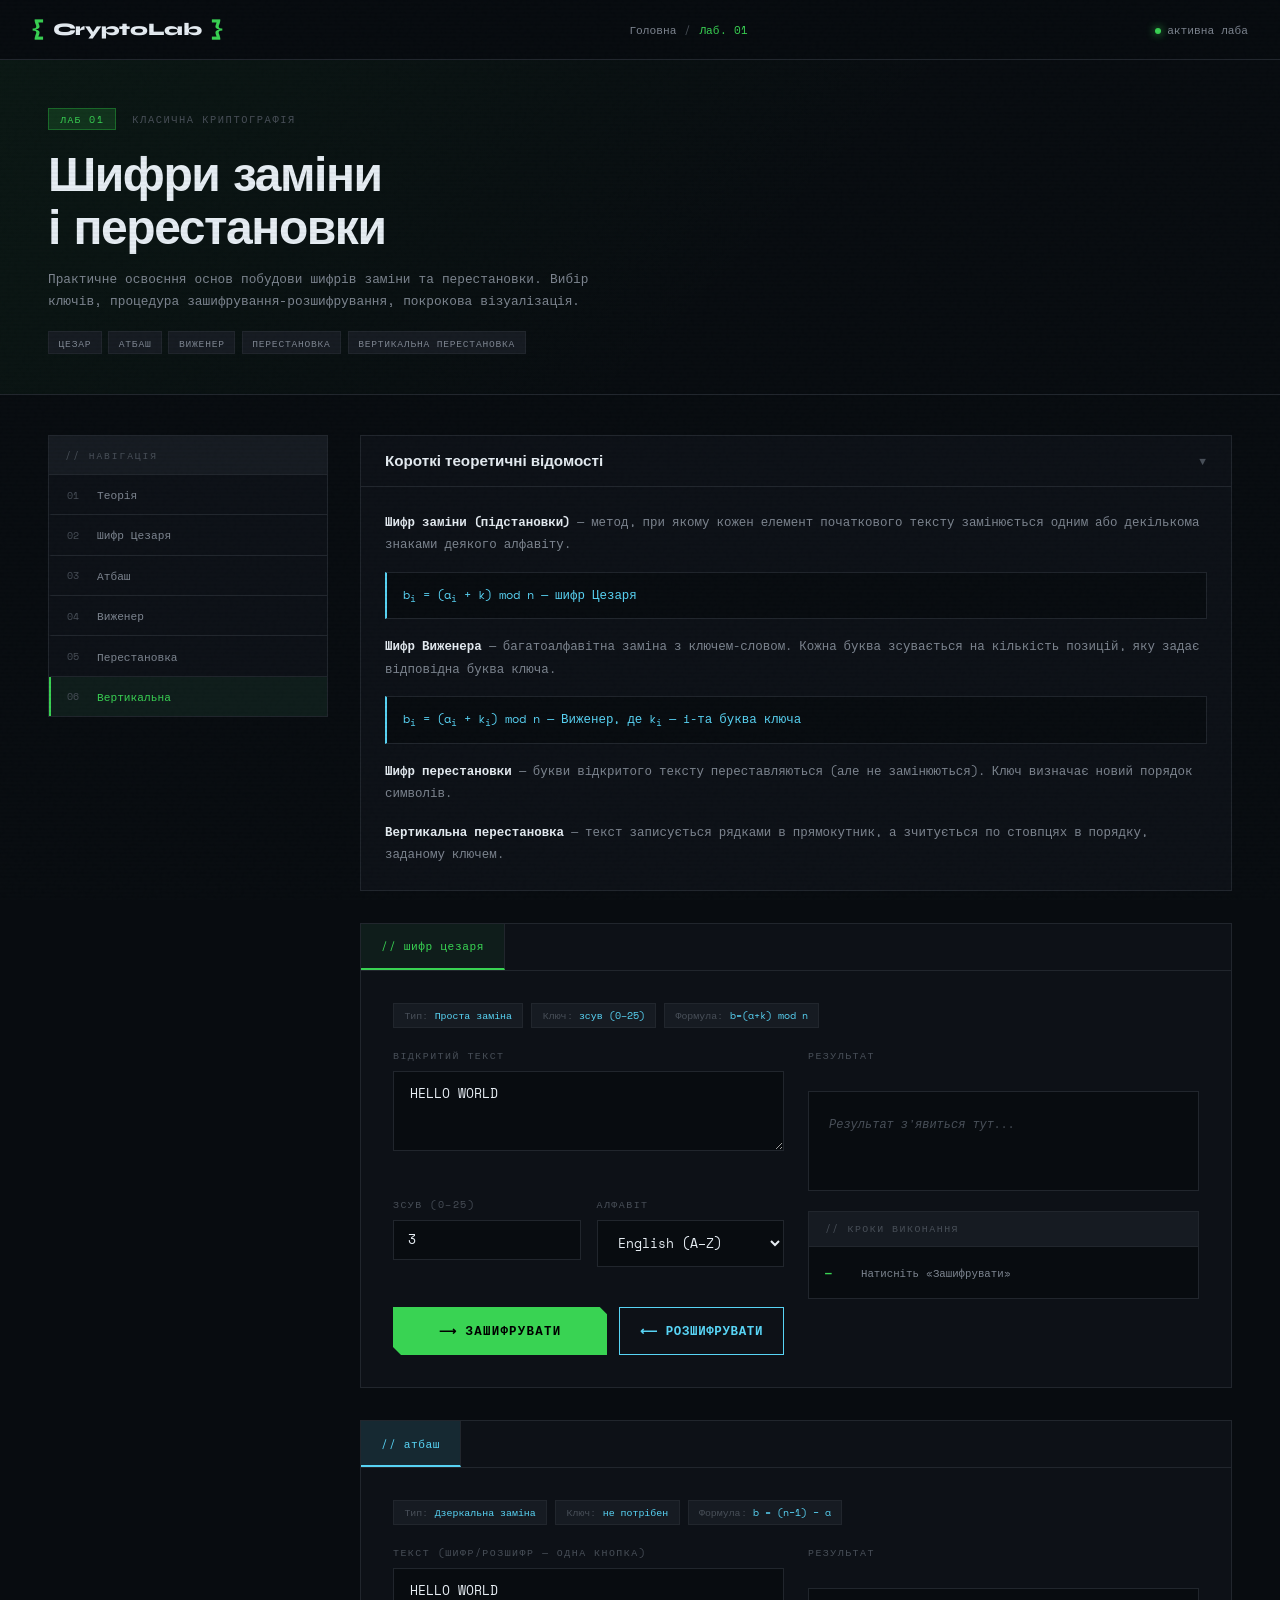
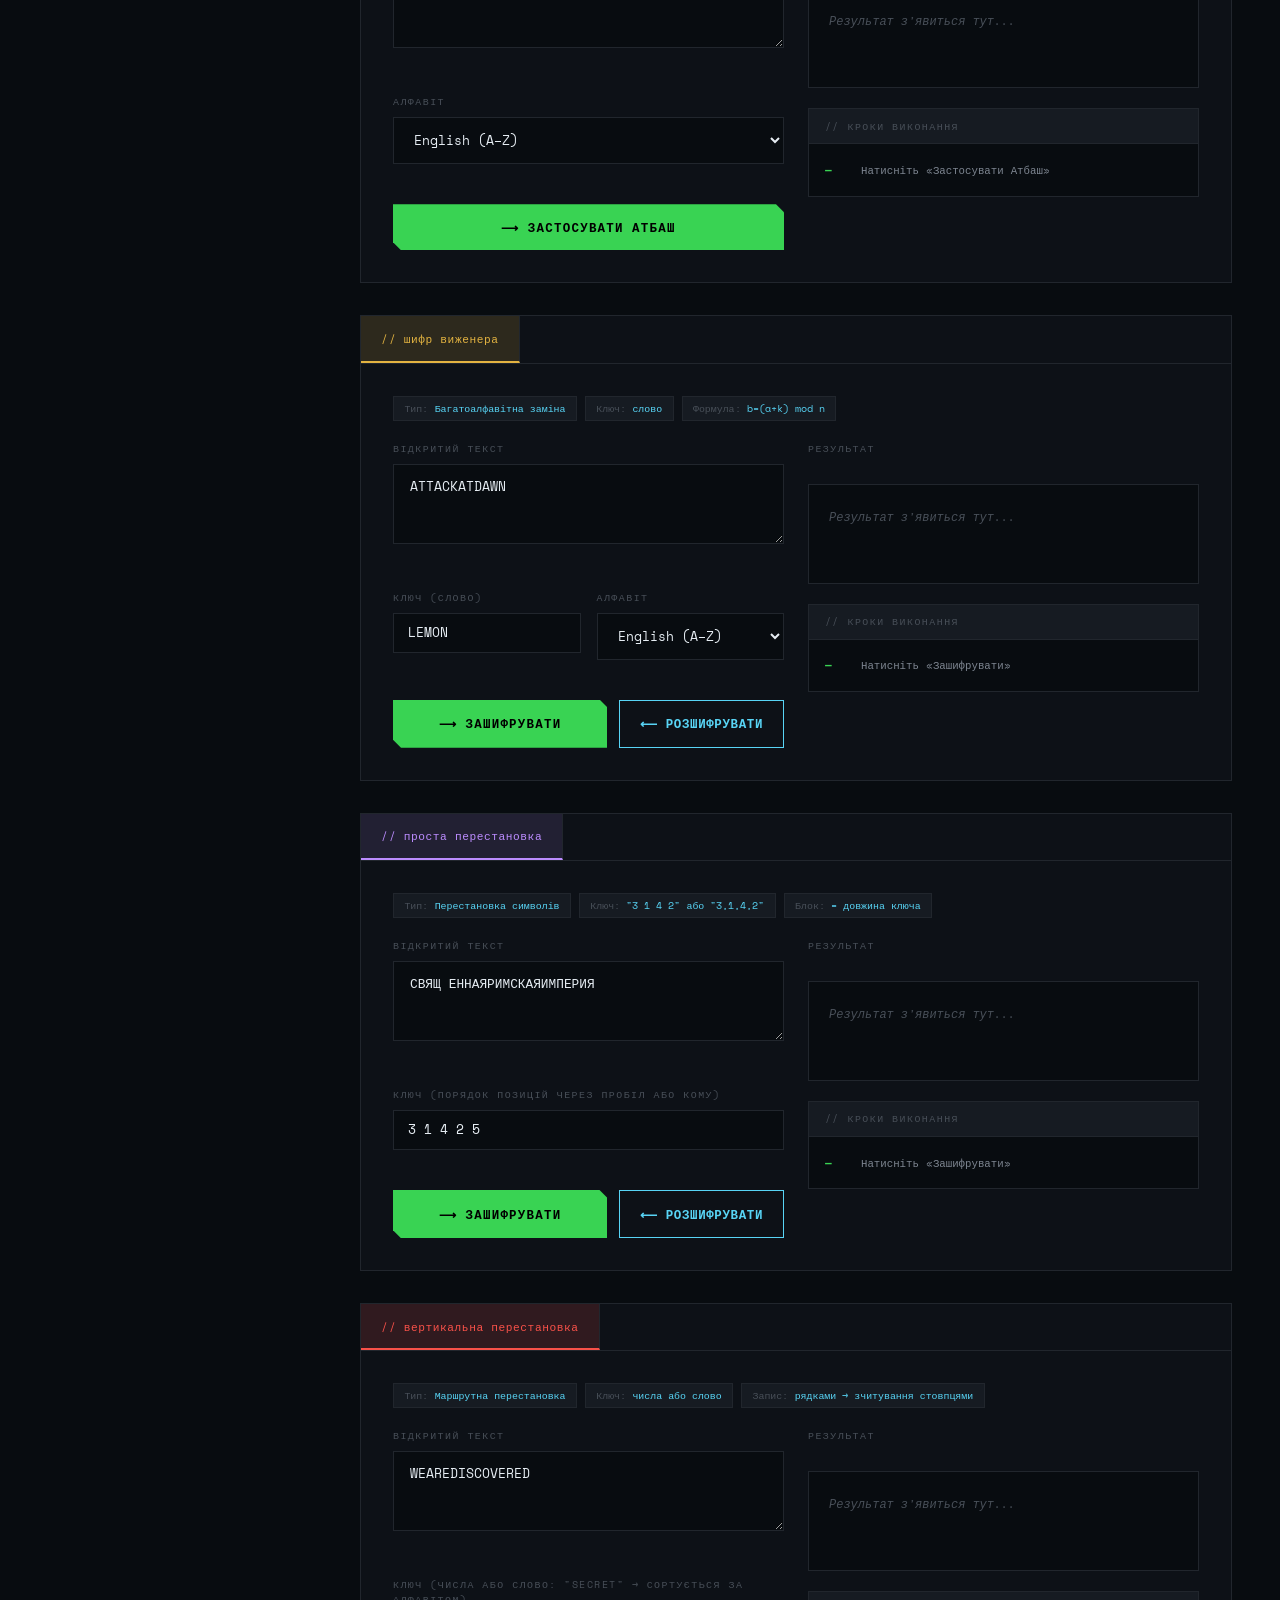
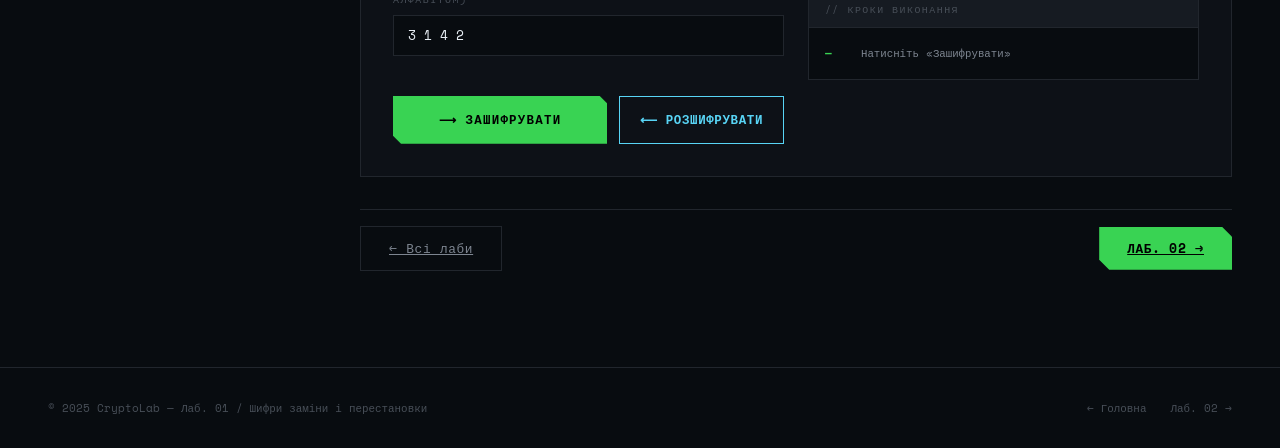
==== labs/lab01.html @ 8c00266a "feat: init CryptoLab project structure - index.html — landing page with 8 lab cards and live cipher " ====
<!DOCTYPE html>
<html lang="uk">
<head>
<meta charset="UTF-8">
<meta name="viewport" content="width=device-width, initial-scale=1.0">
<title>Лаб. 1 — Шифри заміни і перестановки | CryptoLab</title>
<link href="https://fonts.googleapis.com/css2?family=Space+Mono:ital,wght@0,400;0,700;1,400&family=Syne:wght@400;600;700;800&display=swap" rel="stylesheet">
<link rel="stylesheet" href="../css/styles.css">
</head>
<body>

<!-- HEADER -->
<header>
  <a href="../index.html" class="logo">
    <span class="logo-bracket">{</span>
    <span class="logo-text">CryptoLab</span>
    <span class="logo-bracket">}</span>
  </a>
  <div class="breadcrumb">
    <a href="../index.html">Головна</a>
    <span class="breadcrumb-sep">/</span>
    <span class="breadcrumb-current">Лаб. 01</span>
  </div>
  <div class="header-right">
    <span><span class="status-dot"></span>активна лаба</span>
  </div>
</header>

<div class="lab-page">

  <!-- LAB HERO -->
  <div class="lab-hero">
    <div class="lab-hero-inner">
      <div class="lab-hero-meta">
        <span class="lab-index-badge">ЛАБ 01</span>
        <span style="font-size:0.65rem;color:var(--text-dim);letter-spacing:0.15em;">КЛАСИЧНА КРИПТОГРАФІЯ</span>
      </div>
      <h1 class="lab-hero-title">Шифри заміни<br>і перестановки</h1>
      <p class="lab-hero-sub">
        Практичне освоєння основ побудови шифрів заміни та перестановки.
        Вибір ключів, процедура зашифрування-розшифрування, покрокова візуалізація.
      </p>
      <div class="lab-hero-chips">
        <span class="tag">Цезар</span>
        <span class="tag">Атбаш</span>
        <span class="tag">Виженер</span>
        <span class="tag">Перестановка</span>
        <span class="tag">Вертикальна перестановка</span>
      </div>
    </div>
  </div>

  <!-- CONTENT -->
  <div class="lab-content">
    <div class="lab-layout">

      <!-- SIDEBAR -->
      <aside class="lab-sidebar">
        <nav class="sidebar-nav">
          <div class="sidebar-nav-title">// навігація</div>
          <div class="sidebar-nav-item active" data-section="theory">
            <span class="sidebar-nav-num">01</span> Теорія
          </div>
          <div class="sidebar-nav-item" data-section="caesar">
            <span class="sidebar-nav-num">02</span> Шифр Цезаря
          </div>
          <div class="sidebar-nav-item" data-section="atbash">
            <span class="sidebar-nav-num">03</span> Атбаш
          </div>
          <div class="sidebar-nav-item" data-section="vigenere">
            <span class="sidebar-nav-num">04</span> Виженер
          </div>
          <div class="sidebar-nav-item" data-section="transposition">
            <span class="sidebar-nav-num">05</span> Перестановка
          </div>
          <div class="sidebar-nav-item" data-section="vertical">
            <span class="sidebar-nav-num">06</span> Вертикальна
          </div>
        </nav>
      </aside>

      <!-- MAIN -->
      <main>

        <!-- ── THEORY ─────────────────────────────────────── -->
        <section id="theory">
          <div class="theory-block">
            <div class="theory-header">
              <span class="theory-title">Короткі теоретичні відомості</span>
              <span class="theory-toggle">▼</span>
            </div>
            <div class="theory-body open">
              <p><strong>Шифр заміни (підстановки)</strong> — метод, при якому кожен елемент початкового тексту замінюється одним або декількома знаками деякого алфавіту.</p>
              <div class="formula">b<sub>i</sub> = (a<sub>i</sub> + k) mod n — шифр Цезаря</div>
              <p><strong>Шифр Виженера</strong> — багатоалфавітна заміна з ключем-словом. Кожна буква зсувається на кількість позицій, яку задає відповідна буква ключа.</p>
              <div class="formula">b<sub>i</sub> = (a<sub>i</sub> + k<sub>i</sub>) mod n — Виженер, де k<sub>i</sub> — i-та буква ключа</div>
              <p><strong>Шифр перестановки</strong> — букви відкритого тексту переставляються (але не замінюються). Ключ визначає новий порядок символів.</p>
              <p><strong>Вертикальна перестановка</strong> — текст записується рядками в прямокутник, а зчитується по стовпцях в порядку, заданому ключем.</p>
            </div>
          </div>
        </section>

        <!-- ── CAESAR ─────────────────────────────────────── -->
        <section id="caesar">
          <div class="cipher-workspace" style="margin-bottom:2rem;">
            <div class="workspace-tabs">
              <div class="workspace-tab active" style="cursor:default;color:var(--green);border-bottom-color:var(--green);background:var(--green-subtle);">
                // шифр цезаря
              </div>
            </div>
            <div class="workspace-panel active" style="display:block;">
              <div class="info-chips">
                <div class="info-chip"><span class="chip-label">Тип:</span><span class="chip-val">Проста заміна</span></div>
                <div class="info-chip"><span class="chip-label">Ключ:</span><span class="chip-val">зсув (0–25)</span></div>
                <div class="info-chip"><span class="chip-label">Формула:</span><span class="chip-val">b=(a+k) mod n</span></div>
              </div>

              <div class="workspace-grid">
                <div class="workspace-col">
                  <div class="input-group">
                    <label class="input-label">Відкритий текст</label>
                    <textarea class="input-field" id="caesar-text" placeholder="Введіть повідомлення...">HELLO WORLD</textarea>
                  </div>
                  <div class="input-row">
                    <div class="input-group">
                      <label class="input-label">Зсув (0–25)</label>
                      <input class="input-field-sm" id="caesar-shift" type="number" min="0" max="25" value="3">
                    </div>
                    <div class="input-group">
                      <label class="input-label">Алфавіт</label>
                      <select class="input-field-sm" id="caesar-lang">
                        <option value="en">English (A–Z)</option>
                        <option value="uk">Українська</option>
                      </select>
                    </div>
                  </div>
                  <div class="action-row">
                    <button class="encrypt-btn" onclick="runCaesar(false)">⟶ Зашифрувати</button>
                    <button class="decrypt-btn" onclick="runCaesar(true)">⟵ Розшифрувати</button>
                  </div>
                </div>

                <div class="workspace-col">
                  <label class="input-label">Результат</label>
                  <div class="result-box" id="caesar-output">
                    <span class="result-empty">Результат з'явиться тут...</span>
                  </div>
                  <div class="steps-log">
                    <div class="steps-log-header">// кроки виконання</div>
                    <div class="steps-log-body" id="caesar-steps">
                      <div class="log-line"><span class="log-idx">—</span><span class="log-text">Натисніть «Зашифрувати»</span></div>
                    </div>
                  </div>
                </div>
              </div>
            </div>
          </div>
        </section>

        <!-- ── ATBASH ──────────────────────────────────────── -->
        <section id="atbash">
          <div class="cipher-workspace" style="margin-bottom:2rem;">
            <div class="workspace-tabs">
              <div class="workspace-tab active" style="cursor:default;color:var(--cyan);border-bottom-color:var(--cyan);background:var(--cyan-dim);">
                // атбаш
              </div>
            </div>
            <div class="workspace-panel active" style="display:block;">
              <div class="info-chips">
                <div class="info-chip"><span class="chip-label">Тип:</span><span class="chip-val">Дзеркальна заміна</span></div>
                <div class="info-chip"><span class="chip-label">Ключ:</span><span class="chip-val">не потрібен</span></div>
                <div class="info-chip"><span class="chip-label">Формула:</span><span class="chip-val">b = (n−1) − a</span></div>
              </div>

              <div class="workspace-grid">
                <div class="workspace-col">
                  <div class="input-group">
                    <label class="input-label">Текст (шифр/розшифр — одна кнопка)</label>
                    <textarea class="input-field" id="atbash-text" placeholder="Введіть повідомлення...">HELLO WORLD</textarea>
                  </div>
                  <div class="input-group">
                    <label class="input-label">Алфавіт</label>
                    <select class="input-field-sm" id="atbash-lang">
                      <option value="en">English (A–Z)</option>
                      <option value="uk">Українська</option>
                    </select>
                  </div>
                  <div class="action-row">
                    <button class="encrypt-btn" onclick="runAtbash()">⟶ Застосувати Атбаш</button>
                  </div>
                </div>
                <div class="workspace-col">
                  <label class="input-label">Результат</label>
                  <div class="result-box" id="atbash-output"><span class="result-empty">Результат з'явиться тут...</span></div>
                  <div class="steps-log">
                    <div class="steps-log-header">// кроки виконання</div>
                    <div class="steps-log-body" id="atbash-steps">
                      <div class="log-line"><span class="log-idx">—</span><span class="log-text">Натисніть «Застосувати Атбаш»</span></div>
                    </div>
                  </div>
                </div>
              </div>
            </div>
          </div>
        </section>

        <!-- ── VIGENERE ────────────────────────────────────── -->
        <section id="vigenere">
          <div class="cipher-workspace" style="margin-bottom:2rem;">
            <div class="workspace-tabs">
              <div class="workspace-tab active" style="cursor:default;color:var(--yellow);border-bottom-color:var(--yellow);background:var(--yellow-dim);">
                // шифр виженера
              </div>
            </div>
            <div class="workspace-panel active" style="display:block;">
              <div class="info-chips">
                <div class="info-chip"><span class="chip-label">Тип:</span><span class="chip-val">Багатоалфавітна заміна</span></div>
                <div class="info-chip"><span class="chip-label">Ключ:</span><span class="chip-val">слово</span></div>
                <div class="info-chip"><span class="chip-label">Формула:</span><span class="chip-val">b=(a+k) mod n</span></div>
              </div>

              <div class="workspace-grid">
                <div class="workspace-col">
                  <div class="input-group">
                    <label class="input-label">Відкритий текст</label>
                    <textarea class="input-field" id="vigenere-text" placeholder="Введіть повідомлення...">ATTACKATDAWN</textarea>
                  </div>
                  <div class="input-row">
                    <div class="input-group">
                      <label class="input-label">Ключ (слово)</label>
                      <input class="input-field-sm" id="vigenere-key" value="LEMON" placeholder="Ключ...">
                    </div>
                    <div class="input-group">
                      <label class="input-label">Алфавіт</label>
                      <select class="input-field-sm" id="vigenere-lang">
                        <option value="en">English (A–Z)</option>
                        <option value="uk">Українська</option>
                      </select>
                    </div>
                  </div>
                  <div class="action-row">
                    <button class="encrypt-btn" onclick="runVigenere(false)">⟶ Зашифрувати</button>
                    <button class="decrypt-btn" onclick="runVigenere(true)">⟵ Розшифрувати</button>
                  </div>
                </div>
                <div class="workspace-col">
                  <label class="input-label">Результат</label>
                  <div class="result-box" id="vigenere-output"><span class="result-empty">Результат з'явиться тут...</span></div>
                  <div class="steps-log">
                    <div class="steps-log-header">// кроки виконання</div>
                    <div class="steps-log-body" id="vigenere-steps">
                      <div class="log-line"><span class="log-idx">—</span><span class="log-text">Натисніть «Зашифрувати»</span></div>
                    </div>
                  </div>
                </div>
              </div>
            </div>
          </div>
        </section>

        <!-- ── TRANSPOSITION ──────────────────────────────── -->
        <section id="transposition">
          <div class="cipher-workspace" style="margin-bottom:2rem;">
            <div class="workspace-tabs">
              <div class="workspace-tab active" style="cursor:default;color:var(--purple);border-bottom-color:var(--purple);background:var(--purple-dim);">
                // проста перестановка
              </div>
            </div>
            <div class="workspace-panel active" style="display:block;">
              <div class="info-chips">
                <div class="info-chip"><span class="chip-label">Тип:</span><span class="chip-val">Перестановка символів</span></div>
                <div class="info-chip"><span class="chip-label">Ключ:</span><span class="chip-val">"3 1 4 2" або "3,1,4,2"</span></div>
                <div class="info-chip"><span class="chip-label">Блок:</span><span class="chip-val">= довжина ключа</span></div>
              </div>

              <div class="workspace-grid">
                <div class="workspace-col">
                  <div class="input-group">
                    <label class="input-label">Відкритий текст</label>
                    <textarea class="input-field" id="transp-text" placeholder="Введіть повідомлення...">СВЯЩ ЕННАЯРИМСКАЯИМПЕРИЯ</textarea>
                  </div>
                  <div class="input-group">
                    <label class="input-label">Ключ (порядок позицій через пробіл або кому)</label>
                    <input class="input-field-sm" id="transp-key" value="3 1 4 2 5" placeholder="напр. 3 1 4 2">
                  </div>
                  <div class="action-row">
                    <button class="encrypt-btn" onclick="runTransp(false)">⟶ Зашифрувати</button>
                    <button class="decrypt-btn" onclick="runTransp(true)">⟵ Розшифрувати</button>
                  </div>
                </div>
                <div class="workspace-col">
                  <label class="input-label">Результат</label>
                  <div class="result-box" id="transp-output"><span class="result-empty">Результат з'явиться тут...</span></div>
                  <div class="steps-log">
                    <div class="steps-log-header">// кроки виконання</div>
                    <div class="steps-log-body" id="transp-steps">
                      <div class="log-line"><span class="log-idx">—</span><span class="log-text">Натисніть «Зашифрувати»</span></div>
                    </div>
                  </div>
                </div>
              </div>
            </div>
          </div>
        </section>

        <!-- ── VERTICAL TRANSPOSITION ──────────────────────── -->
        <section id="vertical">
          <div class="cipher-workspace" style="margin-bottom:2rem;">
            <div class="workspace-tabs">
              <div class="workspace-tab active" style="cursor:default;color:var(--red);border-bottom-color:var(--red);background:var(--red-dim);">
                // вертикальна перестановка
              </div>
            </div>
            <div class="workspace-panel active" style="display:block;">
              <div class="info-chips">
                <div class="info-chip"><span class="chip-label">Тип:</span><span class="chip-val">Маршрутна перестановка</span></div>
                <div class="info-chip"><span class="chip-label">Ключ:</span><span class="chip-val">числа або слово</span></div>
                <div class="info-chip"><span class="chip-label">Запис:</span><span class="chip-val">рядками → зчитування стовпцями</span></div>
              </div>

              <div class="workspace-grid">
                <div class="workspace-col">
                  <div class="input-group">
                    <label class="input-label">Відкритий текст</label>
                    <textarea class="input-field" id="vert-text" placeholder="Введіть повідомлення...">WEAREDISCOVERED</textarea>
                  </div>
                  <div class="input-group">
                    <label class="input-label">Ключ (числа або слово: "SECRET" → сортується за алфавітом)</label>
                    <input class="input-field-sm" id="vert-key" value="3 1 4 2" placeholder="напр. 3 1 4 2 або SECRET">
                  </div>
                  <div class="action-row">
                    <button class="encrypt-btn" onclick="runVert(false)">⟶ Зашифрувати</button>
                    <button class="decrypt-btn" onclick="runVert(true)">⟵ Розшифрувати</button>
                  </div>
                </div>
                <div class="workspace-col">
                  <label class="input-label">Результат</label>
                  <div class="result-box" id="vert-output"><span class="result-empty">Результат з'явиться тут...</span></div>
                  <div class="steps-log">
                    <div class="steps-log-header">// кроки виконання</div>
                    <div class="steps-log-body" id="vert-steps">
                      <div class="log-line"><span class="log-idx">—</span><span class="log-text">Натисніть «Зашифрувати»</span></div>
                    </div>
                  </div>
                </div>
              </div>
            </div>
          </div>
        </section>

        <!-- NAV BETWEEN LABS -->
        <div style="display:flex;justify-content:space-between;align-items:center;padding-top:1rem;border-top:1px solid var(--border);">
          <a href="../index.html" class="btn-secondary">← Всі лаби</a>
          <a href="lab02.html" class="btn-primary">Лаб. 02 →</a>
        </div>

      </main>
    </div>
  </div>
</div>

<!-- FOOTER -->
<footer>
  <span>© 2025 CryptoLab — Лаб. 01 / Шифри заміни і перестановки</span>
  <div class="footer-links">
    <a href="../index.html" class="footer-link">← Головна</a>
    <a href="lab02.html" class="footer-link">Лаб. 02 →</a>
  </div>
</footer>

<!-- SCRIPTS -->
<script src="../js/common.js"></script>
<script src="../js/ciphers/classical.js"></script>
<script>

function getVal(id) { return document.getElementById(id).value; }

function displayResult(outputId, stepsId, data) {
  renderOutput(outputId, data.result);
  renderSteps(stepsId, data.steps);
}

/* ── Caesar ─────────────────────────────────────────── */
function runCaesar(decrypt) {
  const text  = getVal('caesar-text');
  const shift = parseInt(getVal('caesar-shift')) || 3;
  const lang  = getVal('caesar-lang');
  const data  = CL.Caesar.run(text, shift, decrypt, lang);
  displayResult('caesar-output', 'caesar-steps', data);
}

/* ── Atbash ─────────────────────────────────────────── */
function runAtbash() {
  const text = getVal('atbash-text');
  const lang = getVal('atbash-lang');
  const data = CL.Atbash.run(text, lang);
  displayResult('atbash-output', 'atbash-steps', data);
}

/* ── Vigenere ───────────────────────────────────────── */
function runVigenere(decrypt) {
  const text = getVal('vigenere-text');
  const key  = getVal('vigenere-key');
  const lang = getVal('vigenere-lang');
  const data = CL.Vigenere.run(text, key, decrypt, lang);
  displayResult('vigenere-output', 'vigenere-steps', data);
}

/* ── Simple Transposition ───────────────────────────── */
function runTransp(decrypt) {
  const text = getVal('transp-text');
  const key  = getVal('transp-key');
  const data = CL.SimpleTransposition.run(text, key, decrypt);
  displayResult('transp-output', 'transp-steps', data);
}

/* ── Vertical Transposition ─────────────────────────── */
function runVert(decrypt) {
  const text = getVal('vert-text');
  const key  = getVal('vert-key');
  const data = CL.VerticalTransposition.run(text, key, decrypt);
  displayResult('vert-output', 'vert-steps', data);
}

/* ── ScrollSpy ──────────────────────────────────────── */
document.addEventListener('DOMContentLoaded', () => {
  initScrollSpy(['theory','caesar','atbash','vigenere','transposition','vertical']);
});

</script>
</body>
</html>
---- css/styles.css ----
/* ============================================================
   CryptoLab — Global Styles
   ============================================================ */

:root {
  --bg:           #080c10;
  --surface:      #0d1117;
  --surface2:     #161b22;
  --surface3:     #1c2128;
  --border:       #21262d;
  --border2:      #30363d;
  --green:        #39d353;
  --green-dim:    #1a6b2a;
  --green-glow:   rgba(57, 211, 83, 0.15);
  --green-subtle: rgba(57, 211, 83, 0.06);
  --cyan:         #58d4f5;
  --cyan-dim:     rgba(88, 212, 245, 0.12);
  --yellow:       #e3b341;
  --yellow-dim:   rgba(227, 179, 65, 0.15);
  --red:          #f85149;
  --red-dim:      rgba(248, 81, 73, 0.15);
  --purple:       #bc8cff;
  --purple-dim:   rgba(188, 140, 255, 0.12);
  --text:         #e6edf3;
  --text-muted:   #7d8590;
  --text-dim:     #484f58;
  --font-mono:    'Space Mono', monospace;
  --font-sans:    'Syne', sans-serif;
  --radius:       4px;
  --transition:   0.2s ease;
}

*, *::before, *::after { box-sizing: border-box; margin: 0; padding: 0; }

html { scroll-behavior: smooth; }

body {
  background: var(--bg);
  color: var(--text);
  font-family: var(--font-mono);
  overflow-x: hidden;
  cursor: default;
  min-height: 100vh;
}

/* ── Noise & Scanlines ─────────────────────────────────────── */
body::before {
  content: '';
  position: fixed; inset: 0;
  background-image: url("data:image/svg+xml,%3Csvg viewBox='0 0 256 256' xmlns='http://www.w3.org/2000/svg'%3E%3Cfilter id='noise'%3E%3CfeTurbulence type='fractalNoise' baseFrequency='0.9' numOctaves='4' stitchTiles='stitch'/%3E%3C/filter%3E%3Crect width='100%25' height='100%25' filter='url(%23noise)' opacity='0.04'/%3E%3C/svg%3E");
  pointer-events: none; z-index: 9999; opacity: 0.4;
}
body::after {
  content: '';
  position: fixed; inset: 0;
  background: repeating-linear-gradient(0deg, transparent, transparent 2px, rgba(0,0,0,0.03) 2px, rgba(0,0,0,0.03) 4px);
  pointer-events: none; z-index: 9998;
}

/* ── Scrollbar ─────────────────────────────────────────────── */
::-webkit-scrollbar { width: 6px; height: 6px; }
::-webkit-scrollbar-track { background: var(--surface); }
::-webkit-scrollbar-thumb { background: var(--border2); border-radius: 3px; }
::-webkit-scrollbar-thumb:hover { background: var(--text-dim); }

/* ── Typography helpers ────────────────────────────────────── */
.font-sans { font-family: var(--font-sans); }
.text-green { color: var(--green); }
.text-cyan  { color: var(--cyan); }
.text-muted { color: var(--text-muted); }
.text-dim   { color: var(--text-dim); }

/* ============================================================
   HEADER
   ============================================================ */
header {
  position: fixed; top: 0; left: 0; right: 0; z-index: 100;
  padding: 0 2rem; height: 60px;
  display: flex; align-items: center; justify-content: space-between;
  background: rgba(8, 12, 16, 0.9);
  backdrop-filter: blur(16px);
  border-bottom: 1px solid var(--border);
}

.logo {
  font-family: var(--font-sans); font-weight: 800;
  font-size: 1.1rem; letter-spacing: -0.02em;
  display: flex; align-items: center; gap: 0.5rem;
  text-decoration: none; color: var(--text);
}
.logo-bracket { color: var(--green); font-size: 1.3rem; }

.header-right {
  display: flex; align-items: center;
  gap: 1.5rem; font-size: 0.7rem; color: var(--text-muted);
}

.status-dot {
  width: 6px; height: 6px; border-radius: 50%;
  background: var(--green); box-shadow: 0 0 8px var(--green);
  animation: pulse 2s infinite; display: inline-block; margin-right: 0.4rem;
}

/* Breadcrumb */
.breadcrumb {
  display: flex; align-items: center; gap: 0.5rem;
  font-size: 0.7rem; color: var(--text-dim);
}
.breadcrumb a { color: var(--text-muted); text-decoration: none; transition: color var(--transition); }
.breadcrumb a:hover { color: var(--green); }
.breadcrumb-sep { color: var(--text-dim); }
.breadcrumb-current { color: var(--green); }

/* ============================================================
   HERO  (index page)
   ============================================================ */
.hero {
  min-height: 100vh;
  display: flex; flex-direction: column; justify-content: center;
  padding: 80px 3rem 3rem; position: relative; overflow: hidden;
}

.hero-grid {
  position: absolute; inset: 0;
  background-image:
    linear-gradient(rgba(57,211,83,0.04) 1px, transparent 1px),
    linear-gradient(90deg, rgba(57,211,83,0.04) 1px, transparent 1px);
  background-size: 60px 60px;
  mask-image: radial-gradient(ellipse 80% 60% at 50% 50%, black 30%, transparent 100%);
}
.hero-glow {
  position: absolute; width: 600px; height: 600px; border-radius: 50%;
  background: radial-gradient(circle, rgba(57,211,83,0.08) 0%, transparent 70%);
  top: 50%; left: 50%; transform: translate(-50%, -50%); pointer-events: none;
}

.hero-label {
  font-size: 0.7rem; color: var(--green); letter-spacing: 0.25em;
  text-transform: uppercase; margin-bottom: 1.5rem;
  display: flex; align-items: center; gap: 0.75rem;
  animation: fadeIn 0.6s ease both;
}
.hero-label::before { content: ''; width: 2rem; height: 1px; background: var(--green); }

.hero-title {
  font-family: var(--font-sans);
  font-size: clamp(3rem, 8vw, 6.5rem);
  font-weight: 800; line-height: 0.95;
  letter-spacing: -0.03em; max-width: 900px;
  animation: fadeUp 0.8s ease 0.1s both;
}
.hero-title .accent { color: var(--green); }
.hero-title .dim    { color: var(--text-dim); display: block; }

.hero-sub {
  margin-top: 2rem; font-size: 0.85rem; color: var(--text-muted);
  line-height: 1.8; max-width: 480px; animation: fadeUp 0.8s ease 0.2s both;
}
.hero-actions {
  margin-top: 2.5rem; display: flex; gap: 1rem;
  animation: fadeUp 0.8s ease 0.3s both;
}

/* ============================================================
   BUTTONS
   ============================================================ */
.btn-primary {
  padding: 0.75rem 1.75rem; background: var(--green); color: #000;
  font-family: var(--font-mono); font-size: 0.8rem; font-weight: 700;
  border: none; cursor: pointer;
  clip-path: polygon(0 0, calc(100% - 10px) 0, 100% 10px, 100% 100%, 10px 100%, 0 calc(100% - 10px));
  transition: all var(--transition); letter-spacing: 0.05em; text-transform: uppercase;
}
.btn-primary:hover { background: #5eff87; box-shadow: 0 0 30px rgba(57,211,83,0.4); transform: translateY(-1px); }

.btn-secondary {
  padding: 0.75rem 1.75rem; background: transparent; color: var(--text-muted);
  font-family: var(--font-mono); font-size: 0.8rem; border: 1px solid var(--border);
  cursor: pointer; transition: all var(--transition); letter-spacing: 0.05em;
}
.btn-secondary:hover { border-color: var(--green-dim); color: var(--green); }

.btn-icon {
  padding: 0.5rem 0.75rem; background: transparent; color: var(--text-dim);
  font-family: var(--font-mono); font-size: 0.7rem; border: 1px solid var(--border);
  cursor: pointer; transition: all var(--transition); letter-spacing: 0.08em;
}
.btn-icon:hover { color: var(--green); border-color: var(--green-dim); }

/* ============================================================
   TERMINAL WIDGET  (hero decoration)
   ============================================================ */
.terminal-preview {
  position: absolute; right: 3rem; top: 50%; transform: translateY(-50%);
  width: 380px; background: var(--surface); border: 1px solid var(--border);
  border-radius: 8px; overflow: hidden;
  box-shadow: 0 40px 80px rgba(0,0,0,0.6), 0 0 0 1px rgba(57,211,83,0.05);
  animation: fadeIn 1s ease 0.4s both;
}
.terminal-bar {
  padding: 0.6rem 1rem; background: var(--surface2);
  border-bottom: 1px solid var(--border);
  display: flex; align-items: center; gap: 0.5rem;
}
.dot { width: 10px; height: 10px; border-radius: 50%; }
.dot-r { background: #ff5f57; } .dot-y { background: #febc2e; } .dot-g { background: #28c840; }
.terminal-title { margin-left: 0.5rem; font-size: 0.7rem; color: var(--text-muted); letter-spacing: 0.05em; }
.terminal-body { padding: 1.25rem; font-size: 0.72rem; line-height: 2; }
.t-comment { color: var(--text-dim); }
.t-cmd     { color: var(--green); }
.t-key     { color: var(--cyan); }
.t-val     { color: var(--yellow); }
.t-out     { color: var(--text-muted); }
.t-cursor  { display: inline-block; width: 7px; height: 1em; background: var(--green); vertical-align: middle; animation: blink 1s step-end infinite; }

/* ============================================================
   STATS BAR
   ============================================================ */
.stats-bar {
  border-top: 1px solid var(--border); border-bottom: 1px solid var(--border);
  padding: 1.5rem 3rem; display: flex; gap: 3rem; align-items: center; flex-wrap: wrap;
}
.stat-item  { display: flex; flex-direction: column; gap: 0.2rem; }
.stat-val   { font-family: var(--font-sans); font-size: 2rem; font-weight: 800; color: var(--green); line-height: 1; letter-spacing: -0.03em; }
.stat-label { font-size: 0.65rem; color: var(--text-dim); letter-spacing: 0.15em; text-transform: uppercase; }
.stat-divider { width: 1px; height: 40px; background: var(--border); }

/* ============================================================
   SECTION  (index — labs grid)
   ============================================================ */
.section { padding: 6rem 3rem; max-width: 1300px; margin: 0 auto; }

.section-header {
  margin-bottom: 3rem;
  display: flex; align-items: flex-end; justify-content: space-between;
  gap: 2rem; flex-wrap: wrap;
}
.section-tag   { font-size: 0.65rem; color: var(--green); letter-spacing: 0.3em; text-transform: uppercase; margin-bottom: 0.75rem; }
.section-title { font-family: var(--font-sans); font-size: 2.5rem; font-weight: 800; letter-spacing: -0.03em; line-height: 1; }
.section-count { font-size: 0.75rem; color: var(--text-dim); padding-bottom: 0.25rem; }

/* ── Lab cards grid ─────────────────────────────────────────── */
.labs-grid {
  display: grid; grid-template-columns: repeat(auto-fill, minmax(340px, 1fr));
  gap: 1px; background: var(--border); border: 1px solid var(--border);
}

.lab-card {
  background: var(--surface); padding: 1.75rem; cursor: pointer;
  position: relative; overflow: hidden; transition: background var(--transition);
  text-decoration: none; display: block;
  animation: fadeUp 0.5s ease both;
}
.lab-card::before {
  content: ''; position: absolute; inset: 0;
  background: var(--green-glow); opacity: 0; transition: opacity 0.3s;
}
.lab-card:hover { background: var(--surface2); }
.lab-card:hover::before { opacity: 1; }
.lab-card:hover .lab-arrow { transform: translate(3px, -3px); color: var(--green); }
.lab-card:hover .tag { border-color: var(--green-dim); color: var(--green); }

.lab-card.featured { background: linear-gradient(135deg, var(--surface) 0%, rgba(57,211,83,0.05) 100%); border-left: 2px solid var(--green); }

.lab-card:nth-child(1) { animation-delay: 0.05s; }
.lab-card:nth-child(2) { animation-delay: 0.10s; }
.lab-card:nth-child(3) { animation-delay: 0.15s; }
.lab-card:nth-child(4) { animation-delay: 0.20s; }
.lab-card:nth-child(5) { animation-delay: 0.25s; }
.lab-card:nth-child(6) { animation-delay: 0.30s; }
.lab-card:nth-child(7) { animation-delay: 0.35s; }
.lab-card:nth-child(8) { animation-delay: 0.40s; }

.lab-num {
  font-size: 0.65rem; color: var(--text-dim); letter-spacing: 0.2em;
  margin-bottom: 1.25rem; display: flex; align-items: center; gap: 0.75rem;
}
.lab-num::after { content: ''; flex: 1; height: 1px; background: var(--border); }

.lab-title   { font-family: var(--font-sans); font-size: 1.1rem; font-weight: 700; margin-bottom: 0.75rem; line-height: 1.3; color: var(--text); }
.lab-desc    { font-size: 0.72rem; color: var(--text-muted); line-height: 1.7; margin-bottom: 1.5rem; }
.lab-tags    { display: flex; flex-wrap: wrap; gap: 0.4rem; margin-bottom: 1.25rem; }

.tag {
  font-size: 0.6rem; padding: 0.2rem 0.6rem;
  background: var(--surface2); border: 1px solid var(--border);
  color: var(--text-muted); letter-spacing: 0.08em; text-transform: uppercase;
  transition: all var(--transition);
}

.lab-footer  { display: flex; align-items: center; justify-content: space-between; margin-top: auto; }
.lab-difficulty { font-size: 0.62rem; color: var(--text-dim); display: flex; align-items: center; gap: 0.5rem; }
.diff-bars   { display: flex; gap: 2px; }
.diff-bar    { width: 12px; height: 3px; background: var(--border); transition: background var(--transition); }
.diff-bar.active { background: var(--green); }
.diff-bar.medium { background: var(--yellow); }
.diff-bar.hard   { background: var(--red); }
.lab-arrow   { font-size: 0.85rem; color: var(--text-dim); transition: all var(--transition); }

/* ============================================================
   DEMO SECTION  (index page)
   ============================================================ */
.demo-section { padding: 4rem 3rem 6rem; border-top: 1px solid var(--border); }
.demo-wrapper { max-width: 1300px; margin: 0 auto; }
.demo-container { display: grid; grid-template-columns: 1fr 1fr; gap: 1px; background: var(--border); border: 1px solid var(--border); margin-top: 3rem; }

.demo-panel { background: var(--surface); padding: 2rem; }
.demo-panel-header {
  display: flex; align-items: center; justify-content: space-between;
  margin-bottom: 1.5rem; padding-bottom: 1rem; border-bottom: 1px solid var(--border);
}
.demo-panel-title { font-size: 0.7rem; color: var(--text-muted); letter-spacing: 0.2em; text-transform: uppercase; }
.demo-badge { font-size: 0.6rem; padding: 0.15rem 0.5rem; background: var(--green-glow); border: 1px solid var(--green-dim); color: var(--green); letter-spacing: 0.1em; }

/* ── Cipher selector tabs ──────────────────────────────────── */
.cipher-selector { display: flex; gap: 0.5rem; margin-bottom: 1.5rem; flex-wrap: wrap; }
.cipher-btn {
  font-family: var(--font-mono); font-size: 0.68rem; padding: 0.4rem 0.9rem;
  background: transparent; border: 1px solid var(--border);
  color: var(--text-muted); cursor: pointer; transition: all var(--transition); letter-spacing: 0.05em;
}
.cipher-btn.active, .cipher-btn:hover { border-color: var(--green); color: var(--green); background: var(--green-glow); }

/* ── Form inputs ───────────────────────────────────────────── */
.input-group  { margin-bottom: 1.25rem; }
.input-label  { font-size: 0.62rem; color: var(--text-dim); letter-spacing: 0.15em; text-transform: uppercase; margin-bottom: 0.5rem; display: block; }
.input-row    { display: grid; grid-template-columns: 1fr 1fr; gap: 1rem; }

.input-field, .input-field-sm, select.input-field-sm {
  width: 100%; background: var(--bg); border: 1px solid var(--border);
  color: var(--text); font-family: var(--font-mono); font-size: 0.8rem;
  padding: 0.75rem 1rem; outline: none; transition: border-color var(--transition);
}
.input-field     { resize: vertical; min-height: 80px; }
.input-field-sm  { padding: 0.6rem 0.85rem; }
.input-field:focus,
.input-field-sm:focus { border-color: var(--green-dim); }

.encrypt-btn {
  width: 100%; padding: 0.85rem; background: var(--green); color: #000;
  font-family: var(--font-mono); font-size: 0.78rem; font-weight: 700;
  border: none; cursor: pointer; letter-spacing: 0.1em; text-transform: uppercase;
  transition: all var(--transition);
  clip-path: polygon(0 0, calc(100% - 8px) 0, 100% 8px, 100% 100%, 8px 100%, 0 calc(100% - 8px));
}
.encrypt-btn:hover { background: #5eff87; box-shadow: 0 0 25px rgba(57,211,83,0.35); }

/* ── Output & Steps ────────────────────────────────────────── */
.output-area {
  background: var(--bg); border: 1px solid var(--border);
  padding: 1.25rem; font-size: 0.78rem; line-height: 1.9; min-height: 120px;
  color: var(--green); word-break: break-all; position: relative; margin-bottom: 1.5rem;
}
.output-placeholder { color: var(--text-dim); font-style: italic; }

.steps-area { background: var(--bg); border: 1px solid var(--border); padding: 1.25rem; }
.step-item {
  display: flex; gap: 1rem; font-size: 0.68rem; padding: 0.5rem 0;
  border-bottom: 1px solid var(--border); color: var(--text-muted); align-items: flex-start;
}
.step-item:last-child { border-bottom: none; }
.step-num    { color: var(--green); min-width: 20px; font-weight: 700; }
.step-detail { color: var(--cyan); }

.copy-btn {
  position: absolute; top: 0.5rem; right: 0.5rem;
  font-size: 0.6rem; padding: 0.2rem 0.6rem;
  background: var(--surface2); border: 1px solid var(--border);
  color: var(--text-dim); cursor: pointer; font-family: var(--font-mono);
  letter-spacing: 0.08em; transition: all var(--transition);
}
.copy-btn:hover { color: var(--green); border-color: var(--green-dim); }

/* ============================================================
   LAB PAGE LAYOUT
   ============================================================ */
.lab-page { padding-top: 60px; }

/* ── Lab hero (top banner) ─────────────────────────────────── */
.lab-hero {
  padding: 3rem 3rem 2.5rem;
  border-bottom: 1px solid var(--border);
  position: relative; overflow: hidden;
}
.lab-hero::before {
  content: '';  position: absolute; inset: 0;
  background: linear-gradient(135deg, var(--green-subtle) 0%, transparent 60%);
  pointer-events: none;
}
.lab-hero-inner { max-width: 1300px; margin: 0 auto; position: relative; }

.lab-hero-meta {
  display: flex; align-items: center; gap: 1rem;
  margin-bottom: 1.25rem;
}
.lab-index-badge {
  font-size: 0.6rem; padding: 0.2rem 0.7rem;
  background: var(--green-glow); border: 1px solid var(--green-dim);
  color: var(--green); letter-spacing: 0.15em; text-transform: uppercase;
}
.lab-hero-title {
  font-family: var(--font-sans); font-size: clamp(1.8rem, 4vw, 3rem);
  font-weight: 800; letter-spacing: -0.03em; line-height: 1.1;
  margin-bottom: 0.75rem;
}
.lab-hero-sub { font-size: 0.8rem; color: var(--text-muted); line-height: 1.7; max-width: 600px; }
.lab-hero-chips { display: flex; flex-wrap: wrap; gap: 0.4rem; margin-top: 1.25rem; }

/* ── Content layout ────────────────────────────────────────── */
.lab-content { max-width: 1300px; margin: 0 auto; padding: 2.5rem 3rem 6rem; }
.lab-layout  { display: grid; grid-template-columns: 280px 1fr; gap: 2rem; align-items: start; }

/* ── Sidebar nav ───────────────────────────────────────────── */
.lab-sidebar { position: sticky; top: 80px; }

.sidebar-nav { background: var(--surface); border: 1px solid var(--border); padding: 0; overflow: hidden; }
.sidebar-nav-title {
  padding: 0.75rem 1rem; font-size: 0.6rem; color: var(--text-dim);
  letter-spacing: 0.2em; text-transform: uppercase;
  background: var(--surface2); border-bottom: 1px solid var(--border);
}
.sidebar-nav-item {
  display: flex; align-items: center; gap: 0.75rem;
  padding: 0.7rem 1rem; font-size: 0.7rem; color: var(--text-muted);
  text-decoration: none; border-bottom: 1px solid var(--border);
  transition: all var(--transition); cursor: pointer; border-left: 2px solid transparent;
}
.sidebar-nav-item:last-child { border-bottom: none; }
.sidebar-nav-item:hover { color: var(--text); background: var(--surface2); }
.sidebar-nav-item.active { color: var(--green); border-left-color: var(--green); background: var(--green-subtle); }
.sidebar-nav-num { color: var(--text-dim); font-size: 0.6rem; min-width: 18px; }

/* ── Theory block ──────────────────────────────────────────── */
.theory-block {
  background: var(--surface); border: 1px solid var(--border); margin-bottom: 2rem;
}
.theory-header {
  padding: 1rem 1.5rem; display: flex; align-items: center;
  justify-content: space-between; cursor: pointer;
  border-bottom: 1px solid var(--border); user-select: none;
  transition: background var(--transition);
}
.theory-header:hover { background: var(--surface2); }
.theory-title { font-family: var(--font-sans); font-size: 0.95rem; font-weight: 700; }
.theory-toggle { font-size: 0.7rem; color: var(--text-dim); letter-spacing: 0.1em; transition: transform var(--transition); }
.theory-toggle.open { transform: rotate(180deg); }
.theory-body { padding: 1.5rem; display: none; }
.theory-body.open { display: block; }
.theory-body p  { font-size: 0.78rem; color: var(--text-muted); line-height: 1.8; margin-bottom: 1rem; }
.theory-body p:last-child { margin-bottom: 0; }
.theory-body .formula {
  background: var(--bg); border: 1px solid var(--border); border-left: 2px solid var(--cyan);
  padding: 0.75rem 1rem; margin: 1rem 0; font-size: 0.78rem; color: var(--cyan);
  font-family: var(--font-mono);
}
.theory-body strong { color: var(--text); }

/* ── Cipher workspace ──────────────────────────────────────── */
.cipher-workspace { background: var(--surface); border: 1px solid var(--border); margin-bottom: 2rem; }

.workspace-tabs {
  display: flex; border-bottom: 1px solid var(--border); overflow-x: auto;
}
.workspace-tab {
  padding: 0.85rem 1.25rem; font-size: 0.7rem; color: var(--text-dim);
  cursor: pointer; border-bottom: 2px solid transparent;
  transition: all var(--transition); white-space: nowrap; letter-spacing: 0.05em;
  background: transparent; border-right: 1px solid var(--border); font-family: var(--font-mono);
}
.workspace-tab:hover  { color: var(--text); background: var(--surface2); }
.workspace-tab.active { color: var(--green); border-bottom-color: var(--green); background: var(--green-subtle); }

.workspace-panel { padding: 2rem; display: none; }
.workspace-panel.active { display: block; }

.workspace-grid { display: grid; grid-template-columns: 1fr 1fr; gap: 1.5rem; }
.workspace-col  { display: flex; flex-direction: column; gap: 1.25rem; }

/* ── Info chips (key info) ─────────────────────────────────── */
.info-chips { display: flex; flex-wrap: wrap; gap: 0.5rem; margin-bottom: 1.25rem; }
.info-chip  {
  font-size: 0.62rem; padding: 0.25rem 0.65rem;
  background: var(--surface2); border: 1px solid var(--border);
  color: var(--text-muted); display: flex; align-items: center; gap: 0.4rem;
}
.info-chip .chip-label { color: var(--text-dim); }
.info-chip .chip-val   { color: var(--cyan); }

/* ── Result output ─────────────────────────────────────────── */
.result-box {
  background: var(--bg); border: 1px solid var(--border);
  padding: 1.25rem; min-height: 100px; word-break: break-all;
  font-size: 0.82rem; line-height: 1.8; color: var(--green);
  position: relative;
}
.result-empty { color: var(--text-dim); font-style: italic; font-size: 0.75rem; }

/* ── Steps log ─────────────────────────────────────────────── */
.steps-log { background: var(--bg); border: 1px solid var(--border); overflow: hidden; }
.steps-log-header {
  padding: 0.6rem 1rem; background: var(--surface2);
  border-bottom: 1px solid var(--border);
  font-size: 0.62rem; color: var(--text-dim); letter-spacing: 0.15em; text-transform: uppercase;
}
.steps-log-body { padding: 0.75rem 0; max-height: 280px; overflow-y: auto; }
.log-line {
  display: grid; grid-template-columns: 28px 1fr; gap: 0.5rem;
  padding: 0.35rem 1rem; font-size: 0.67rem; line-height: 1.5;
  border-bottom: 1px solid rgba(33,38,45,0.5);
}
.log-line:last-child { border-bottom: none; }
.log-idx { color: var(--green); font-weight: 700; }
.log-text { color: var(--text-muted); }
.log-text .hl { color: var(--cyan); }
.log-text .val { color: var(--yellow); }

/* ── Action row ────────────────────────────────────────────── */
.action-row { display: flex; gap: 0.75rem; }
.action-row .encrypt-btn { flex: 1; }

.decrypt-btn {
  padding: 0.85rem 1.25rem; background: transparent; color: var(--cyan);
  font-family: var(--font-mono); font-size: 0.78rem; font-weight: 700;
  border: 1px solid var(--cyan); cursor: pointer; letter-spacing: 0.05em;
  text-transform: uppercase; transition: all var(--transition); white-space: nowrap;
}
.decrypt-btn:hover { background: var(--cyan-dim); box-shadow: 0 0 20px rgba(88,212,245,0.2); }

/* ── Notification toast ────────────────────────────────────── */
.toast {
  position: fixed; bottom: 2rem; right: 2rem; z-index: 9000;
  background: var(--surface2); border: 1px solid var(--green-dim); color: var(--green);
  padding: 0.65rem 1.25rem; font-size: 0.72rem; letter-spacing: 0.05em;
  opacity: 0; transform: translateY(8px); transition: all 0.3s;
  pointer-events: none;
}
.toast.show { opacity: 1; transform: translateY(0); }

/* ============================================================
   FOOTER
   ============================================================ */
footer {
  padding: 2rem 3rem; border-top: 1px solid var(--border);
  display: flex; align-items: center; justify-content: space-between;
  font-size: 0.68rem; color: var(--text-dim); flex-wrap: wrap; gap: 1rem;
}
.footer-links { display: flex; gap: 1.5rem; }
.footer-link  { color: var(--text-dim); text-decoration: none; transition: color var(--transition); }
.footer-link:hover { color: var(--green); }

/* ============================================================
   ANIMATIONS
   ============================================================ */
@keyframes pulse   { 0%, 100% { opacity: 1; }  50% { opacity: 0.3; } }
@keyframes blink   { 50% { opacity: 0; } }
@keyframes fadeIn  { from { opacity: 0; } to { opacity: 1; } }
@keyframes fadeUp  { from { opacity: 0; transform: translateY(20px); } to { opacity: 1; transform: translateY(0); } }
@keyframes slideIn { from { opacity: 0; transform: translateX(-10px); } to { opacity: 1; transform: translateX(0); } }

/* ============================================================
   RESPONSIVE
   ============================================================ */
@media (max-width: 1024px) {
  .lab-layout { grid-template-columns: 1fr; }
  .lab-sidebar { position: static; }
}
@media (max-width: 900px) {
  .terminal-preview { display: none; }
  .demo-container   { grid-template-columns: 1fr; }
  .workspace-grid   { grid-template-columns: 1fr; }
  .hero             { padding: 100px 1.5rem 3rem; }
  .section          { padding: 4rem 1.5rem; }
  .stats-bar        { padding: 1.5rem; gap: 1.5rem; }
  .lab-hero         { padding: 2rem 1.5rem; }
  .lab-content      { padding: 1.5rem 1.5rem 4rem; }
}
@media (max-width: 600px) {
  .input-row { grid-template-columns: 1fr; }
  .action-row { flex-direction: column; }
}
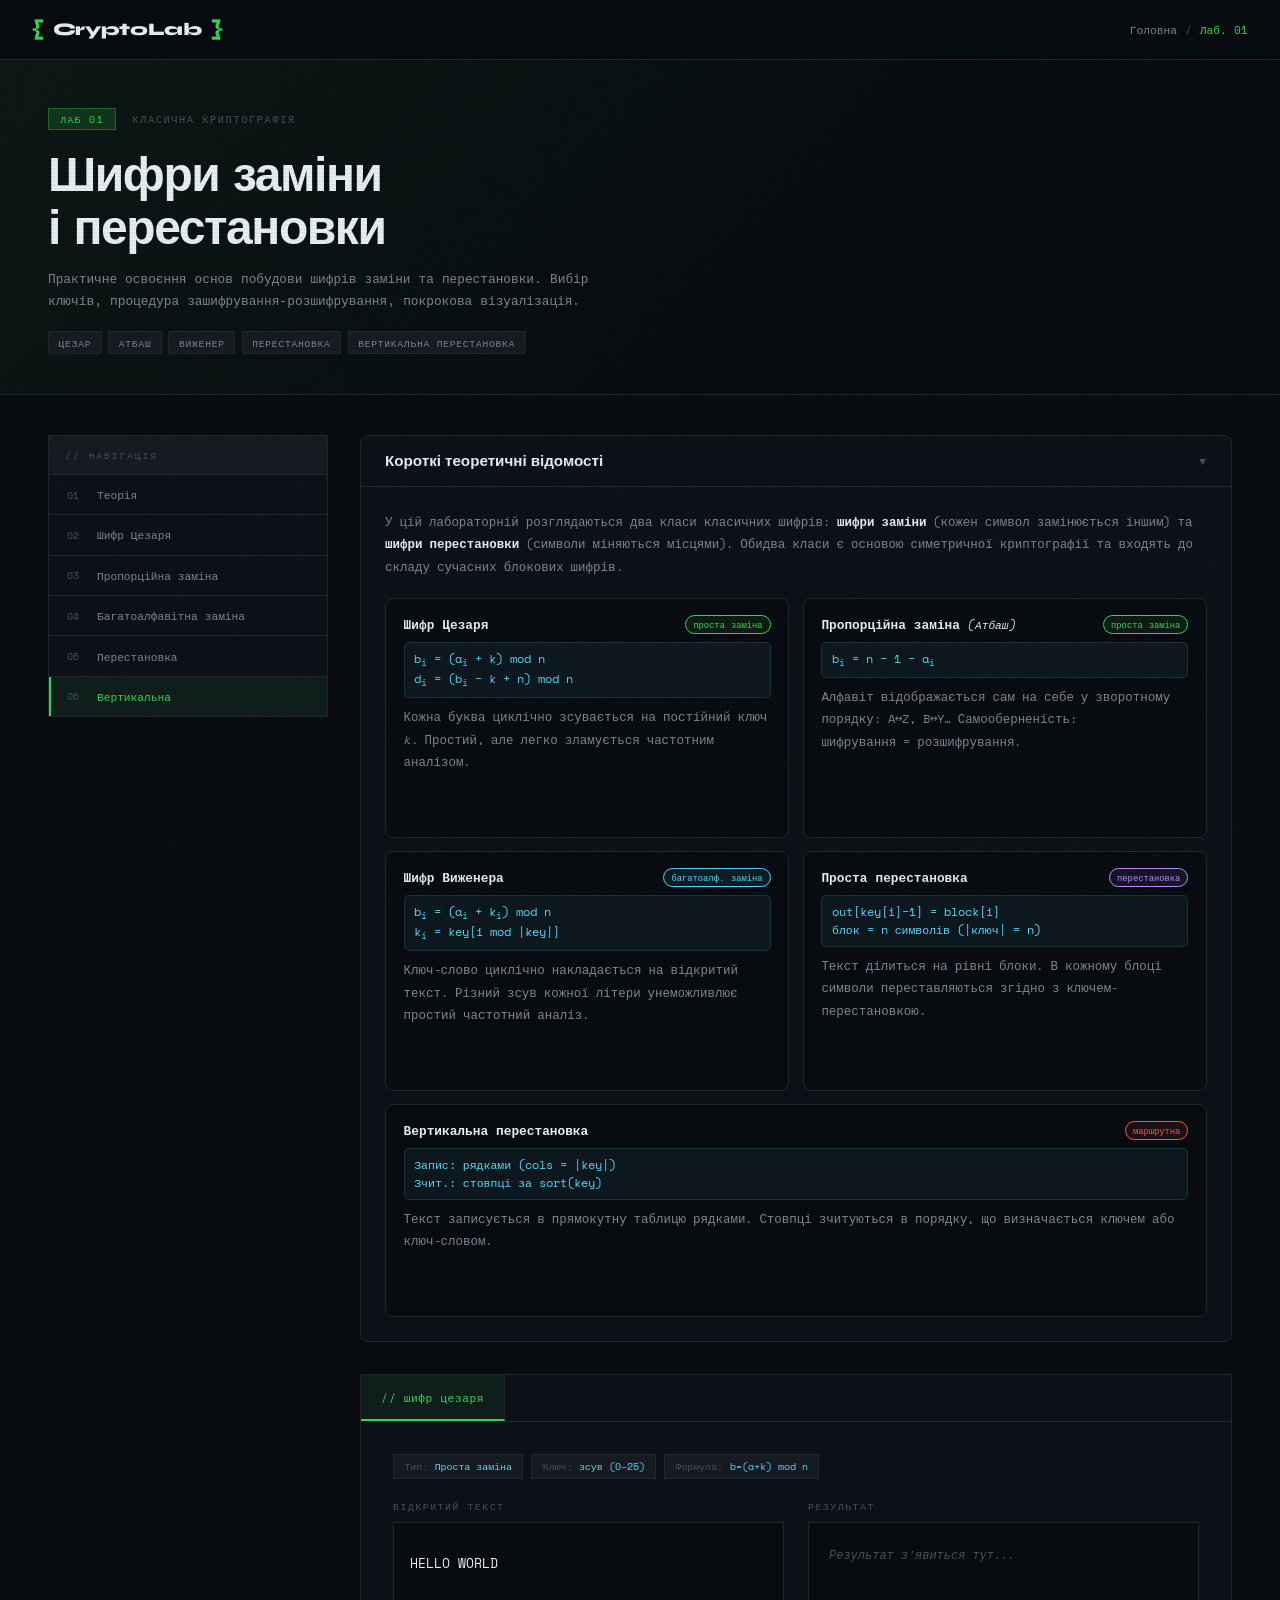
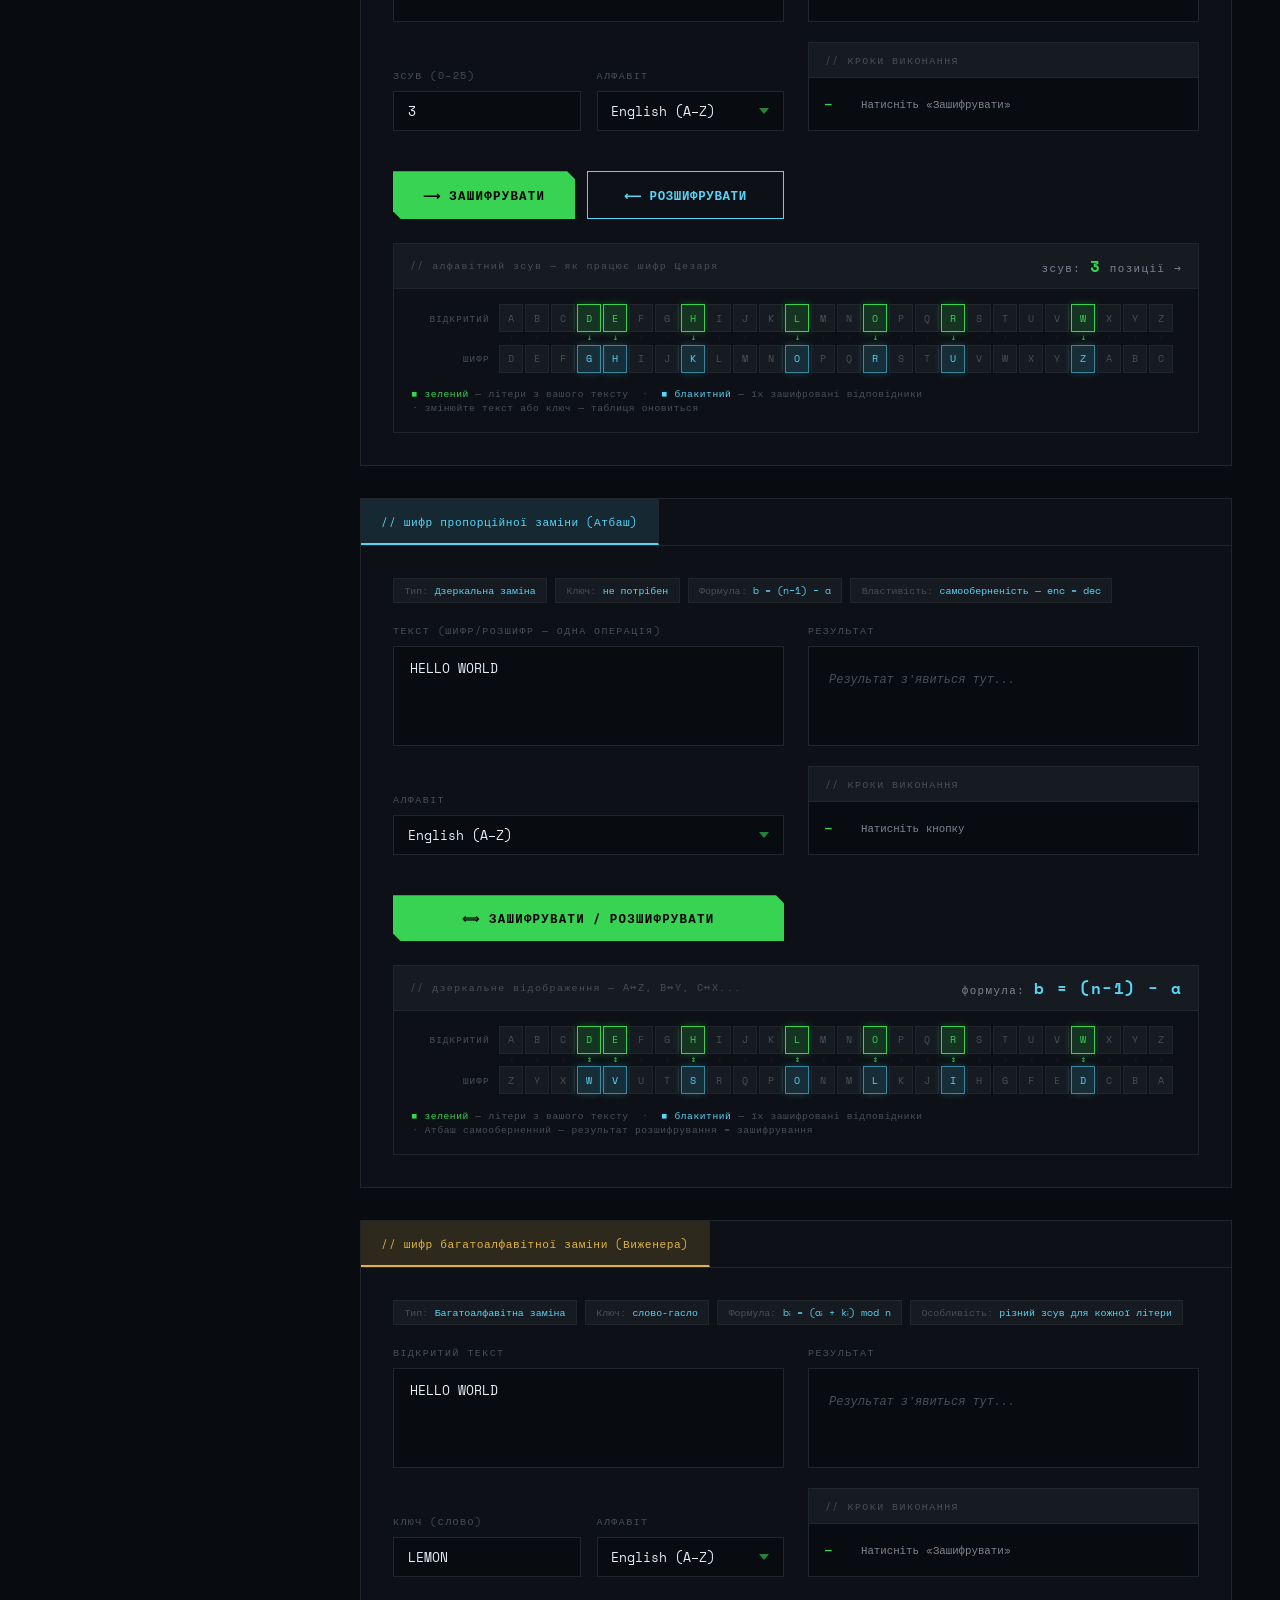
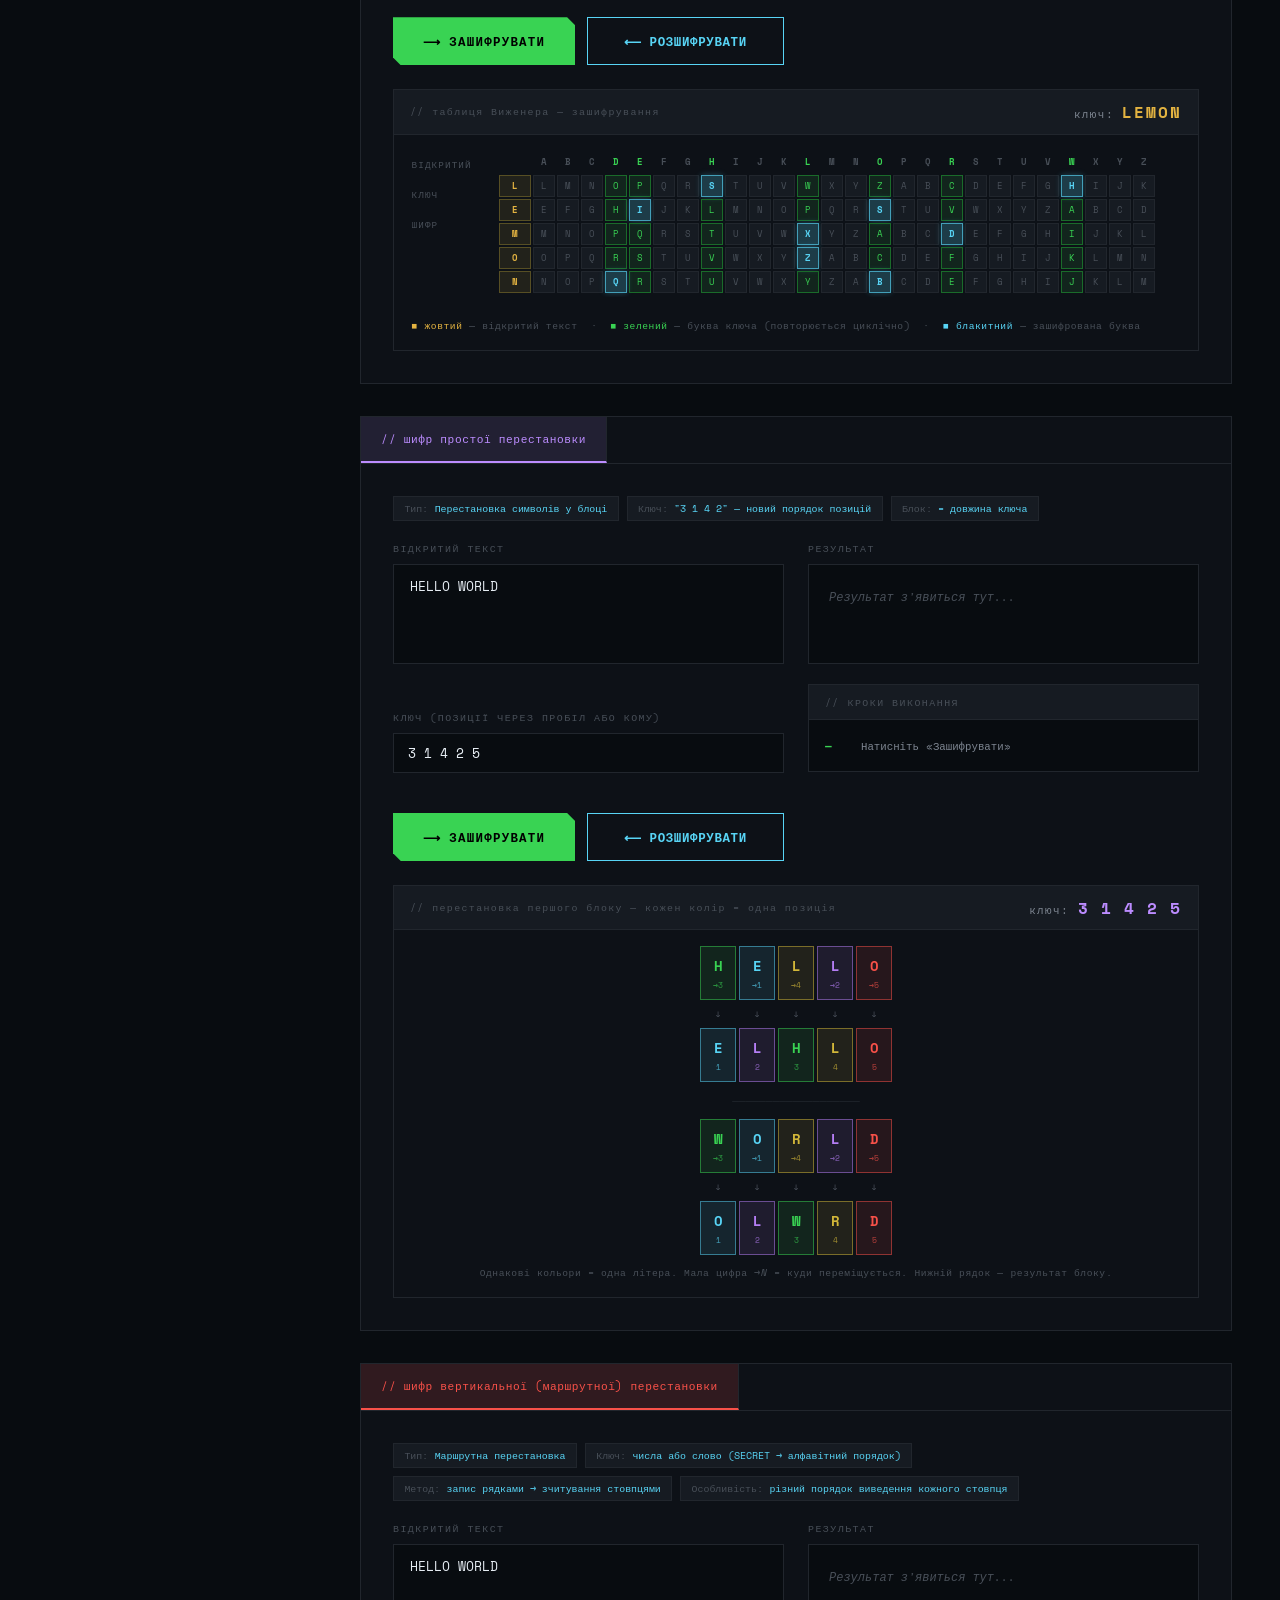
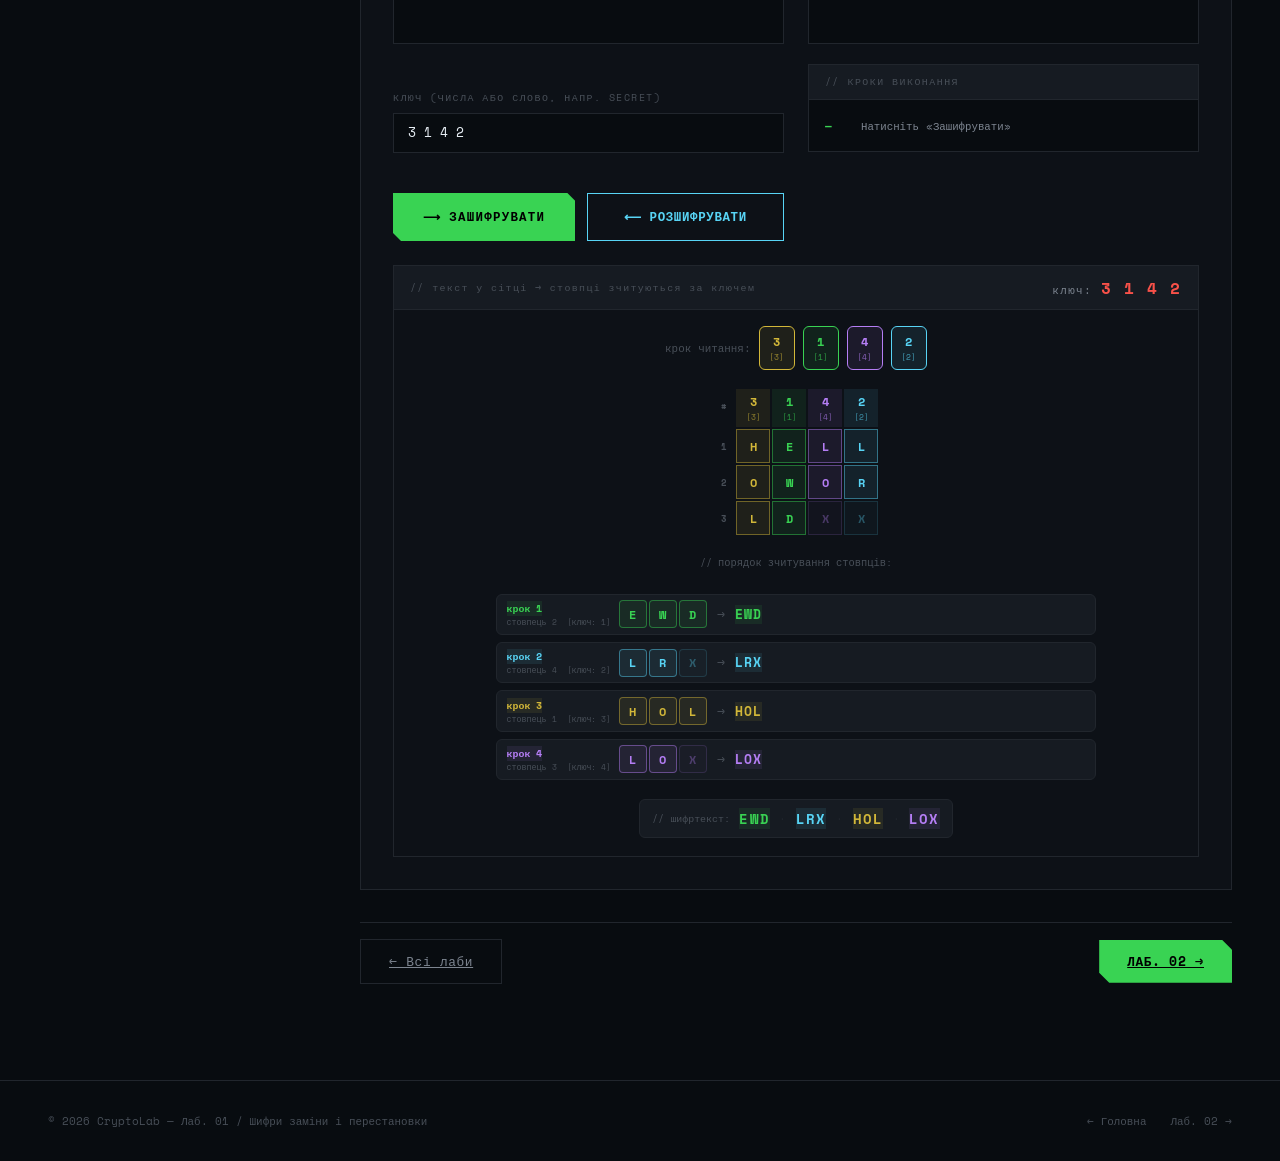
==== commit 868e155b: "feat(lab01): classical ciphers with interactive visualizers - Caesar, Atbash (proportional), Vigener" ====
--- a/labs/lab01.html
+++ b/labs/lab01.html
@@ -1,432 +1,2045 @@
-<!DOCTYPE html>
+<!doctype html>
 <html lang="uk">
-<head>
-<meta charset="UTF-8">
-<meta name="viewport" content="width=device-width, initial-scale=1.0">
-<title>Лаб. 1 — Шифри заміни і перестановки | CryptoLab</title>
-<link href="https://fonts.googleapis.com/css2?family=Space+Mono:ital,wght@0,400;0,700;1,400&family=Syne:wght@400;600;700;800&display=swap" rel="stylesheet">
-<link rel="stylesheet" href="../css/styles.css">
-</head>
-<body>
-
-<!-- HEADER -->
-<header>
-  <a href="../index.html" class="logo">
-    <span class="logo-bracket">{</span>
-    <span class="logo-text">CryptoLab</span>
-    <span class="logo-bracket">}</span>
-  </a>
-  <div class="breadcrumb">
-    <a href="../index.html">Головна</a>
-    <span class="breadcrumb-sep">/</span>
-    <span class="breadcrumb-current">Лаб. 01</span>
-  </div>
-  <div class="header-right">
-    <span><span class="status-dot"></span>активна лаба</span>
-  </div>
-</header>
-
-<div class="lab-page">
-
-  <!-- LAB HERO -->
-  <div class="lab-hero">
-    <div class="lab-hero-inner">
-      <div class="lab-hero-meta">
-        <span class="lab-index-badge">ЛАБ 01</span>
-        <span style="font-size:0.65rem;color:var(--text-dim);letter-spacing:0.15em;">КЛАСИЧНА КРИПТОГРАФІЯ</span>
+  <head>
+    <meta charset="UTF-8" />
+    <meta name="viewport" content="width=device-width, initial-scale=1.0" />
+    <title>Лаб. 1 — Шифри заміни і перестановки | CryptoLab</title>
+    <link
+      href="https://fonts.googleapis.com/css2?family=Space+Mono:ital,wght@0,400;0,700;1,400&family=Syne:wght@400;600;700;800&display=swap"
+      rel="stylesheet"
+    />
+    <link rel="stylesheet" href="../css/styles.css" />
+    <style>
+      /* ── Caesar alphabet visualizer ─────────────────────── */
+      .caesar-vis {
+        margin-top: 1.5rem;
+        border: 1px solid var(--border);
+        background: var(--surface);
+        overflow: hidden;
+        animation: fadeIn 0.5s ease both;
+      }
+      .cvis-header {
+        padding: 0.6rem 1rem;
+        background: var(--surface2);
+        border-bottom: 1px solid var(--border);
+        display: flex;
+        justify-content: space-between;
+        align-items: center;
+        font-size: 0.62rem;
+        letter-spacing: 0.14em;
+        color: var(--text-dim);
+      }
+      .cvis-shift-pill {
+        font-size: 0.68rem;
+        color: var(--text-muted);
+      }
+      .cvis-shift-pill strong {
+        color: var(--green);
+        font-size: 1rem;
+      }
+      .cvis-body {
+        padding: 1rem 1.1rem 1.1rem;
+        overflow-x: auto;
+      }
+      .cvis-strip {
+        display: flex;
+        align-items: center;
+        gap: 0.6rem;
+        white-space: nowrap;
+      }
+      .cvis-lbl {
+        font-size: 0.58rem;
+        color: var(--text-dim);
+        letter-spacing: 0.12em;
+        text-transform: uppercase;
+        min-width: 78px;
+        text-align: right;
+        flex-shrink: 0;
+      }
+      .cvis-row {
+        display: inline-flex;
+        gap: 2px;
+      }
+      .cvis-cell {
+        width: 24px;
+        height: 28px;
+        display: flex;
+        align-items: center;
+        justify-content: center;
+        font-size: 0.64rem;
+        font-family: var(--font-mono);
+        background: var(--surface2);
+        border: 1px solid var(--border);
+        color: var(--text-dim);
+        transition:
+          background 0.15s,
+          border-color 0.15s,
+          color 0.15s,
+          box-shadow 0.15s;
+        flex-shrink: 0;
+      }
+      .cvis-cell.hi-plain {
+        background: rgba(57, 211, 83, 0.18);
+        border-color: var(--green);
+        color: var(--green);
+        box-shadow: 0 0 7px rgba(57, 211, 83, 0.3);
+      }
+      .cvis-cell.hi-cipher {
+        background: rgba(88, 212, 245, 0.14);
+        border-color: rgba(88, 212, 245, 0.55);
+        color: #58d4f5;
+        box-shadow: 0 0 7px rgba(88, 212, 245, 0.22);
+      }
+      .cvis-mid {
+        display: flex;
+        align-items: center;
+        gap: 0.6rem;
+        margin: 2px 0;
+      }
+      .cvis-mid-spc {
+        min-width: 78px;
+        flex-shrink: 0;
+      }
+      .cvis-arrows {
+        display: inline-flex;
+        gap: 2px;
+      }
+      .cvis-arr {
+        width: 24px;
+        text-align: center;
+        font-size: 0.52rem;
+        color: var(--surface2);
+        flex-shrink: 0;
+        line-height: 1;
+        transition: color 0.15s;
+      }
+      .cvis-arr.hi {
+        color: var(--green);
+      }
+      .cvis-hint {
+        margin-top: 0.85rem;
+        font-size: 0.6rem;
+        color: var(--text-dim);
+        letter-spacing: 0.06em;
+      }
+      .cvis-hint .hi-p {
+        color: var(--green);
+      }
+      .cvis-hint .hi-c {
+        color: #58d4f5;
+      }
+
+      /* ── Vigenere Tabula Recta ──────────────────────── */
+      .vig-tab-wrap {
+        overflow-x: auto;
+        padding-bottom: 4px;
+      }
+      .vig-tab {
+        display: inline-flex;
+        flex-direction: column;
+        gap: 2px;
+        white-space: nowrap;
+      }
+      .vig-tab-row {
+        display: flex;
+        gap: 2px;
+      }
+      .vig-tc {
+        width: 22px;
+        height: 22px;
+        display: flex;
+        align-items: center;
+        justify-content: center;
+        font-size: 0.58rem;
+        font-family: var(--font-mono);
+        flex-shrink: 0;
+        transition:
+          background 0.12s,
+          color 0.12s;
+      }
+      .vig-tc-spc {
+        width: 32px;
+        min-width: 32px;
+      }
+      .vig-tc-head {
+        color: var(--text-dim);
+        background: transparent;
+        font-weight: 700;
+      }
+      .vig-tc-head.col-hi {
+        color: var(--green);
+      }
+      .vig-tc-key {
+        width: 32px;
+        min-width: 32px;
+        color: var(--yellow);
+        font-weight: 700;
+        background: rgba(210, 183, 57, 0.1);
+        border: 1px solid rgba(210, 183, 57, 0.3);
+      }
+      .vig-tc-cell {
+        background: var(--surface2);
+        border: 1px solid var(--border);
+        color: var(--text-dim);
+      }
+      .vig-tc-cell.col-hi {
+        background: rgba(57, 211, 83, 0.1);
+        border-color: var(--green-dim);
+        color: var(--green);
+      }
+      .vig-tc-cell.hit {
+        background: rgba(88, 212, 245, 0.22);
+        border-color: rgba(88, 212, 245, 0.65);
+        color: #58d4f5;
+        font-weight: 700;
+        box-shadow: 0 0 6px rgba(88, 212, 245, 0.28);
+      }
+
+      /* ── Vigenere key-expansion cells ──────────────── */
+      .vig-cell {
+        width: 26px;
+        height: 28px;
+        display: flex;
+        align-items: center;
+        justify-content: center;
+        font-size: 0.64rem;
+        font-family: var(--font-mono);
+        border: 1px solid var(--border);
+        background: var(--surface2);
+        color: var(--text-dim);
+        flex-shrink: 0;
+      }
+      .vig-cell.vig-plain {
+        color: var(--yellow);
+        border-color: rgba(210, 183, 57, 0.45);
+        background: rgba(210, 183, 57, 0.08);
+      }
+      .vig-cell.vig-key {
+        color: var(--green);
+        border-color: var(--green-dim);
+        background: var(--green-glow);
+      }
+      .vig-cell.vig-cipher {
+        color: #58d4f5;
+        border-color: rgba(88, 212, 245, 0.45);
+        background: rgba(88, 212, 245, 0.08);
+      }
+      .vig-cell.vig-skip {
+        opacity: 0.28;
+      }
+      .vig-col {
+        display: flex;
+        flex-direction: column;
+        gap: 2px;
+        flex-shrink: 0;
+      }
+
+      /* ── Transposition visualizer ───────────────────── */
+      .trsp-block {
+        display: flex;
+        gap: 3px;
+        overflow-x: auto;
+        flex-wrap: nowrap;
+      }
+      .trsp-cell {
+        width: 36px;
+        height: 54px;
+        display: flex;
+        flex-direction: column;
+        align-items: center;
+        justify-content: center;
+        gap: 3px;
+        background: var(--surface2);
+        border: 1px solid var(--border);
+        font-family: var(--font-mono);
+        flex-shrink: 0;
+        transition: all 0.15s;
+      }
+      .trsp-letter {
+        font-size: 0.88rem;
+        font-weight: 700;
+      }
+      .trsp-pos {
+        font-size: 0.5rem;
+        opacity: 0.7;
+      }
+      .trsp-arrows {
+        display: flex;
+        gap: 3px;
+        margin: 3px 0;
+      }
+      .trsp-arr {
+        width: 36px;
+        text-align: center;
+        font-size: 0.65rem;
+        color: var(--text-dim);
+        flex-shrink: 0;
+      }
+      .tp1 {
+        color: #39d353;
+        border-color: rgba(57, 211, 83, 0.5);
+        background: rgba(57, 211, 83, 0.1);
+      }
+      .tp2 {
+        color: #58d4f5;
+        border-color: rgba(88, 212, 245, 0.5);
+        background: rgba(88, 212, 245, 0.1);
+      }
+      .tp3 {
+        color: #d2b739;
+        border-color: rgba(210, 183, 57, 0.5);
+        background: rgba(210, 183, 57, 0.1);
+      }
+      .tp4 {
+        color: #b57ef5;
+        border-color: rgba(181, 126, 245, 0.5);
+        background: rgba(181, 126, 245, 0.1);
+      }
+      .tp5 {
+        color: #f85149;
+        border-color: rgba(248, 81, 73, 0.5);
+        background: rgba(248, 81, 73, 0.1);
+      }
+      .tp6 {
+        color: #f0883e;
+        border-color: rgba(240, 136, 62, 0.5);
+        background: rgba(240, 136, 62, 0.1);
+      }
+      .tp7 {
+        color: #79c0ff;
+        border-color: rgba(121, 192, 255, 0.5);
+        background: rgba(121, 192, 255, 0.1);
+      }
+      .tp8 {
+        color: #a8ff78;
+        border-color: rgba(168, 255, 120, 0.5);
+        background: rgba(168, 255, 120, 0.1);
+      }
+
+      /* ── Vertical Transposition — redesigned ───────────── */
+      .vert-vis-outer {
+        display: flex;
+        flex-direction: column;
+        gap: 1.2rem;
+      }
+
+      /* Key legend row */
+      .vert-key-legend {
+        display: flex;
+        align-items: center;
+        gap: 0.5rem;
+        flex-wrap: wrap;
+      }
+      .vert-kl-label {
+        font-size: 0.68rem;
+        color: var(--text-dim);
+        font-family: var(--font-mono);
+        flex-shrink: 0;
+      }
+      .vert-kpill {
+        display: inline-flex;
+        flex-direction: column;
+        align-items: center;
+        width: 36px;
+        height: 44px;
+        border-radius: 6px;
+        border: 1px solid;
+        justify-content: center;
+        gap: 1px;
+        font-family: var(--font-mono);
+      }
+      .vert-kpill-step {
+        font-size: 0.75rem;
+        font-weight: 700;
+      }
+      .vert-kpill-val {
+        font-size: 0.5rem;
+        opacity: 0.7;
+      }
+
+      /* Grid */
+      .vert-grid-outer {
+        overflow-x: auto;
+      }
+
+      /* Column strips */
+      .vert-strips {
+        display: flex;
+        flex-direction: column;
+        gap: 0.45rem;
+      }
+      .vert-strip {
+        display: flex;
+        align-items: center;
+        gap: 0.45rem;
+        padding: 0.35rem 0.6rem;
+        border-radius: 6px;
+        border: 1px solid var(--border);
+        background: var(--surface2);
+        flex-wrap: nowrap;
+        overflow-x: auto;
+      }
+      .vert-strip-lbl {
+        display: flex;
+        flex-direction: column;
+        align-items: flex-start;
+        min-width: 72px;
+        flex-shrink: 0;
+      }
+      .vert-strip-step {
+        font-size: 0.62rem;
+        font-weight: 700;
+        font-family: var(--font-mono);
+      }
+      .vert-strip-col {
+        font-size: 0.52rem;
+        color: var(--text-dim);
+        font-family: var(--font-mono);
+      }
+      .vert-strip-cells {
+        display: flex;
+        gap: 2px;
+      }
+      .vert-strip-cell {
+        width: 28px;
+        height: 28px;
+        display: flex;
+        align-items: center;
+        justify-content: center;
+        font-size: 0.72rem;
+        font-weight: 700;
+        font-family: var(--font-mono);
+        border-radius: 4px;
+        border: 1px solid;
+        flex-shrink: 0;
+      }
+      .vert-strip-arrow {
+        color: var(--text-dim);
+        font-size: 0.8rem;
+        flex-shrink: 0;
+        margin: 0 0.2rem;
+      }
+      .vert-strip-result {
+        font-family: var(--font-mono);
+        font-size: 0.8rem;
+        font-weight: 700;
+        letter-spacing: 0.08em;
+        flex-shrink: 0;
+      }
+
+      /* ── Vertical Transposition grid ────────────────── */
+      .vert-vis-wrap {
+        overflow-x: auto;
+      }
+      .vert-table {
+        display: inline-flex;
+        flex-direction: column;
+        gap: 2px;
+        white-space: nowrap;
+      }
+      .vert-row {
+        display: flex;
+        gap: 2px;
+      }
+      .vert-hdr {
+        width: 34px;
+        height: 38px;
+        display: flex;
+        flex-direction: column;
+        align-items: center;
+        justify-content: center;
+        flex-shrink: 0;
+        gap: 1px;
+        font-family: var(--font-mono);
+        font-size: 0.55rem;
+      }
+      .vert-hdr-num {
+        font-size: 0.75rem;
+        font-weight: 700;
+      }
+      .vert-cell {
+        width: 34px;
+        height: 34px;
+        display: flex;
+        align-items: center;
+        justify-content: center;
+        font-size: 0.78rem;
+        font-weight: 700;
+        font-family: var(--font-mono);
+        flex-shrink: 0;
+        border: 1px solid var(--border);
+        background: var(--surface2);
+      }
+      .vc1 {
+        color: #39d353;
+        border-color: rgba(57, 211, 83, 0.45);
+        background: rgba(57, 211, 83, 0.09);
+      }
+      .vc2 {
+        color: #58d4f5;
+        border-color: rgba(88, 212, 245, 0.45);
+        background: rgba(88, 212, 245, 0.09);
+      }
+      .vc3 {
+        color: #d2b739;
+        border-color: rgba(210, 183, 57, 0.45);
+        background: rgba(210, 183, 57, 0.09);
+      }
+      .vc4 {
+        color: #b57ef5;
+        border-color: rgba(181, 126, 245, 0.45);
+        background: rgba(181, 126, 245, 0.09);
+      }
+      .vc5 {
+        color: #f85149;
+        border-color: rgba(248, 81, 73, 0.45);
+        background: rgba(248, 81, 73, 0.09);
+      }
+      .vc6 {
+        color: #f0883e;
+        border-color: rgba(240, 136, 62, 0.45);
+        background: rgba(240, 136, 62, 0.09);
+      }
+
+      /* ── Caesar section — consistent sizing ─────────── */
+      #caesar .input-field {
+        resize: none;
+        height: 100px;
+        min-height: unset;
+      }
+      #caesar .result-box {
+        height: 100px;
+        min-height: unset;
+        overflow-y: auto;
+        box-sizing: border-box;
+      }
+      #caesar .input-field-sm,
+      #caesar select.input-field-sm {
+        height: 40px;
+        padding-top: 0;
+        padding-bottom: 0;
+        box-sizing: border-box;
+      }
+      #caesar .action-row .decrypt-btn {
+        flex: 1;
+      }
+    </style>
+  </head>
+  <body>
+    <!-- HEADER -->
+    <header>
+      <a href="../index.html" class="logo">
+        <span class="logo-bracket">{</span>
+        <span class="logo-text">CryptoLab</span>
+        <span class="logo-bracket">}</span>
+      </a>
+      <div class="breadcrumb">
+        <a href="../index.html">Головна</a>
+        <span class="breadcrumb-sep">/</span>
+        <span class="breadcrumb-current">Лаб. 01</span>
       </div>
-      <h1 class="lab-hero-title">Шифри заміни<br>і перестановки</h1>
-      <p class="lab-hero-sub">
-        Практичне освоєння основ побудови шифрів заміни та перестановки.
-        Вибір ключів, процедура зашифрування-розшифрування, покрокова візуалізація.
-      </p>
-      <div class="lab-hero-chips">
-        <span class="tag">Цезар</span>
-        <span class="tag">Атбаш</span>
-        <span class="tag">Виженер</span>
-        <span class="tag">Перестановка</span>
-        <span class="tag">Вертикальна перестановка</span>
+    </header>
+
+    <div class="lab-page">
+      <!-- LAB HERO -->
+      <div class="lab-hero">
+        <div class="lab-hero-inner">
+          <div class="lab-hero-meta">
+            <span class="lab-index-badge">ЛАБ 01</span>
+            <span
+              style="
+                font-size: 0.65rem;
+                color: var(--text-dim);
+                letter-spacing: 0.15em;
+              "
+              >КЛАСИЧНА КРИПТОГРАФІЯ</span
+            >
+          </div>
+          <h1 class="lab-hero-title">Шифри заміни<br />і перестановки</h1>
+          <p class="lab-hero-sub">
+            Практичне освоєння основ побудови шифрів заміни та перестановки.
+            Вибір ключів, процедура зашифрування-розшифрування, покрокова
+            візуалізація.
+          </p>
+          <div class="lab-hero-chips">
+            <span class="tag">Цезар</span>
+            <span class="tag">Атбаш</span>
+            <span class="tag">Виженер</span>
+            <span class="tag">Перестановка</span>
+            <span class="tag">Вертикальна перестановка</span>
+          </div>
+        </div>
       </div>
-    </div>
-  </div>
-
-  <!-- CONTENT -->
-  <div class="lab-content">
-    <div class="lab-layout">
-
-      <!-- SIDEBAR -->
-      <aside class="lab-sidebar">
-        <nav class="sidebar-nav">
-          <div class="sidebar-nav-title">// навігація</div>
-          <div class="sidebar-nav-item active" data-section="theory">
-            <span class="sidebar-nav-num">01</span> Теорія
-          </div>
-          <div class="sidebar-nav-item" data-section="caesar">
-            <span class="sidebar-nav-num">02</span> Шифр Цезаря
-          </div>
-          <div class="sidebar-nav-item" data-section="atbash">
-            <span class="sidebar-nav-num">03</span> Атбаш
-          </div>
-          <div class="sidebar-nav-item" data-section="vigenere">
-            <span class="sidebar-nav-num">04</span> Виженер
-          </div>
-          <div class="sidebar-nav-item" data-section="transposition">
-            <span class="sidebar-nav-num">05</span> Перестановка
-          </div>
-          <div class="sidebar-nav-item" data-section="vertical">
-            <span class="sidebar-nav-num">06</span> Вертикальна
-          </div>
-        </nav>
-      </aside>
-
-      <!-- MAIN -->
-      <main>
-
-        <!-- ── THEORY ─────────────────────────────────────── -->
-        <section id="theory">
-          <div class="theory-block">
-            <div class="theory-header">
-              <span class="theory-title">Короткі теоретичні відомості</span>
-              <span class="theory-toggle">▼</span>
-            </div>
-            <div class="theory-body open">
-              <p><strong>Шифр заміни (підстановки)</strong> — метод, при якому кожен елемент початкового тексту замінюється одним або декількома знаками деякого алфавіту.</p>
-              <div class="formula">b<sub>i</sub> = (a<sub>i</sub> + k) mod n — шифр Цезаря</div>
-              <p><strong>Шифр Виженера</strong> — багатоалфавітна заміна з ключем-словом. Кожна буква зсувається на кількість позицій, яку задає відповідна буква ключа.</p>
-              <div class="formula">b<sub>i</sub> = (a<sub>i</sub> + k<sub>i</sub>) mod n — Виженер, де k<sub>i</sub> — i-та буква ключа</div>
-              <p><strong>Шифр перестановки</strong> — букви відкритого тексту переставляються (але не замінюються). Ключ визначає новий порядок символів.</p>
-              <p><strong>Вертикальна перестановка</strong> — текст записується рядками в прямокутник, а зчитується по стовпцях в порядку, заданому ключем.</p>
-            </div>
-          </div>
-        </section>
-
-        <!-- ── CAESAR ─────────────────────────────────────── -->
-        <section id="caesar">
-          <div class="cipher-workspace" style="margin-bottom:2rem;">
-            <div class="workspace-tabs">
-              <div class="workspace-tab active" style="cursor:default;color:var(--green);border-bottom-color:var(--green);background:var(--green-subtle);">
-                // шифр цезаря
+
+      <!-- CONTENT -->
+      <div class="lab-content">
+        <div class="lab-layout">
+          <!-- SIDEBAR -->
+          <aside class="lab-sidebar">
+            <nav class="sidebar-nav">
+              <div class="sidebar-nav-title">// навігація</div>
+              <div class="sidebar-nav-item active" data-section="theory">
+                <span class="sidebar-nav-num">01</span> Теорія
               </div>
-            </div>
-            <div class="workspace-panel active" style="display:block;">
-              <div class="info-chips">
-                <div class="info-chip"><span class="chip-label">Тип:</span><span class="chip-val">Проста заміна</span></div>
-                <div class="info-chip"><span class="chip-label">Ключ:</span><span class="chip-val">зсув (0–25)</span></div>
-                <div class="info-chip"><span class="chip-label">Формула:</span><span class="chip-val">b=(a+k) mod n</span></div>
+              <div class="sidebar-nav-item" data-section="caesar">
+                <span class="sidebar-nav-num">02</span> Шифр Цезаря
               </div>
-
-              <div class="workspace-grid">
-                <div class="workspace-col">
-                  <div class="input-group">
-                    <label class="input-label">Відкритий текст</label>
-                    <textarea class="input-field" id="caesar-text" placeholder="Введіть повідомлення...">HELLO WORLD</textarea>
-                  </div>
-                  <div class="input-row">
-                    <div class="input-group">
-                      <label class="input-label">Зсув (0–25)</label>
-                      <input class="input-field-sm" id="caesar-shift" type="number" min="0" max="25" value="3">
-                    </div>
-                    <div class="input-group">
-                      <label class="input-label">Алфавіт</label>
-                      <select class="input-field-sm" id="caesar-lang">
-                        <option value="en">English (A–Z)</option>
-                        <option value="uk">Українська</option>
-                      </select>
-                    </div>
-                  </div>
-                  <div class="action-row">
-                    <button class="encrypt-btn" onclick="runCaesar(false)">⟶ Зашифрувати</button>
-                    <button class="decrypt-btn" onclick="runCaesar(true)">⟵ Розшифрувати</button>
+              <div class="sidebar-nav-item" data-section="atbash">
+                <span class="sidebar-nav-num">03</span> Пропорційна заміна
+              </div>
+              <div class="sidebar-nav-item" data-section="vigenere">
+                <span class="sidebar-nav-num">04</span> Багатоалфавітна заміна
+              </div>
+              <div class="sidebar-nav-item" data-section="transposition">
+                <span class="sidebar-nav-num">05</span> Перестановка
+              </div>
+              <div class="sidebar-nav-item" data-section="vertical">
+                <span class="sidebar-nav-num">06</span> Вертикальна
+              </div>
+            </nav>
+          </aside>
+
+          <!-- MAIN -->
+          <main>
+            <!-- ── THEORY ─────────────────────────────────────── -->
+            <section id="theory">
+              <div class="theory-block">
+                <div class="theory-header">
+                  <span class="theory-title">Короткі теоретичні відомості</span>
+                  <span class="theory-toggle">▼</span>
+                </div>
+                <div class="theory-body open">
+                  <div class="theory-body-inner">
+                    <p>
+                      У цій лабораторній розглядаються два класи класичних шифрів:
+                      <strong>шифри заміни</strong> (кожен символ замінюється іншим)
+                      та <strong>шифри перестановки</strong> (символи міняються місцями).
+                      Обидва класи є основою симетричної криптографії та входять до
+                      складу сучасних блокових шифрів.
+                    </p>
+
+                    <div class="algo-cards">
+
+                      <!-- Caesar -->
+                      <div class="algo-card" data-target="caesar">
+                        <div class="algo-card-head">
+                          <span class="algo-card-name">Шифр Цезаря</span>
+                          <span class="algo-card-badge badge-sub">проста заміна</span>
+                        </div>
+                        <div class="algo-card-formula">
+                          b<sub>i</sub> = (a<sub>i</sub> + k) mod n<br>
+                          d<sub>i</sub> = (b<sub>i</sub> &minus; k + n) mod n
+                        </div>
+                        <p class="algo-card-desc">
+                          Кожна буква циклічно зсувається на постійний ключ <em>k</em>.
+                          Простий, але легко зламується частотним аналізом.
+                        </p>
+                        <span class="algo-card-goto">перейти до розділу ↓</span>
+                      </div>
+
+                      <!-- Atbash -->
+                      <div class="algo-card" data-target="atbash">
+                        <div class="algo-card-head">
+                          <span class="algo-card-name">Пропорційна заміна <em style="font-weight:400;font-size:0.7rem;">(Атбаш)</em></span>
+                          <span class="algo-card-badge badge-sub">проста заміна</span>
+                        </div>
+                        <div class="algo-card-formula">
+                          b<sub>i</sub> = n &minus; 1 &minus; a<sub>i</sub>
+                        </div>
+                        <p class="algo-card-desc">
+                          Алфавіт відображається сам на себе у зворотному порядку:
+                          A&harr;Z, B&harr;Y&hellip; Самооберненість: шифрування&nbsp;=&nbsp;розшифрування.
+                        </p>
+                        <span class="algo-card-goto">перейти до розділу ↓</span>
+                      </div>
+
+                      <!-- Vigenere -->
+                      <div class="algo-card" data-target="vigenere">
+                        <div class="algo-card-head">
+                          <span class="algo-card-name">Шифр Виженера</span>
+                          <span class="algo-card-badge badge-poly">багатоалф. заміна</span>
+                        </div>
+                        <div class="algo-card-formula">
+                          b<sub>i</sub> = (a<sub>i</sub> + k<sub>i</sub>) mod n<br>
+                          k<sub>i</sub> = key[i mod |key|]
+                        </div>
+                        <p class="algo-card-desc">
+                          Ключ-слово циклічно накладається на відкритий текст.
+                          Різний зсув кожної літери унеможливлює простий частотний аналіз.
+                        </p>
+                        <span class="algo-card-goto">перейти до розділу ↓</span>
+                      </div>
+
+                      <!-- Simple transposition -->
+                      <div class="algo-card" data-target="transposition">
+                        <div class="algo-card-head">
+                          <span class="algo-card-name">Проста перестановка</span>
+                          <span class="algo-card-badge badge-perm">перестановка</span>
+                        </div>
+                        <div class="algo-card-formula">
+                          out[key[i]&minus;1] = block[i]<br>
+                          блок = n символів (|ключ| = n)
+                        </div>
+                        <p class="algo-card-desc">
+                          Текст ділиться на рівні блоки. В кожному блоці символи
+                          переставляються згідно з ключем-перестановкою.
+                        </p>
+                        <span class="algo-card-goto">перейти до розділу ↓</span>
+                      </div>
+
+                      <!-- Vertical transposition — last + odd → spans 2 cols -->
+                      <div class="algo-card" data-target="vertical">
+                        <div class="algo-card-head">
+                          <span class="algo-card-name">Вертикальна перестановка</span>
+                          <span class="algo-card-badge badge-vperm">маршрутна</span>
+                        </div>
+                        <div class="algo-card-formula">
+                          Запис: рядками (cols = |key|)<br>
+                          Зчит.: стовпці за sort(key)
+                        </div>
+                        <p class="algo-card-desc">
+                          Текст записується в прямокутну таблицю рядками.
+                          Стовпці зчитуються в порядку, що визначається ключем або ключ-словом.
+                        </p>
+                        <span class="algo-card-goto">перейти до розділу ↓</span>
+                      </div>
+
+                    </div><!-- /algo-cards -->
+                  </div><!-- /theory-body-inner -->
+                </div>
+              </div>
+            </section>
+
+            <!-- ── CAESAR ─────────────────────────────────────── -->
+            <section id="caesar">
+              <div class="cipher-workspace" style="margin-bottom: 2rem">
+                <div class="workspace-tabs">
+                  <div
+                    class="workspace-tab active"
+                    style="
+                      cursor: default;
+                      color: var(--green);
+                      border-bottom-color: var(--green);
+                      background: var(--green-subtle);
+                    "
+                  >
+                    // шифр цезаря
                   </div>
                 </div>
-
-                <div class="workspace-col">
-                  <label class="input-label">Результат</label>
-                  <div class="result-box" id="caesar-output">
-                    <span class="result-empty">Результат з'явиться тут...</span>
+                <div class="workspace-panel active" style="display: block">
+                  <div class="info-chips">
+                    <div class="info-chip">
+                      <span class="chip-label">Тип:</span
+                      ><span class="chip-val">Проста заміна</span>
+                    </div>
+                    <div class="info-chip">
+                      <span class="chip-label">Ключ:</span
+                      ><span class="chip-val">зсув (0–25)</span>
+                    </div>
+                    <div class="info-chip">
+                      <span class="chip-label">Формула:</span
+                      ><span class="chip-val">b=(a+k) mod n</span>
+                    </div>
                   </div>
-                  <div class="steps-log">
-                    <div class="steps-log-header">// кроки виконання</div>
-                    <div class="steps-log-body" id="caesar-steps">
-                      <div class="log-line"><span class="log-idx">—</span><span class="log-text">Натисніть «Зашифрувати»</span></div>
+
+                  <div class="workspace-grid">
+                    <!-- LEFT -->
+                    <div class="workspace-col">
+                      <div class="input-group">
+                        <div>
+                          <label class="input-label">Відкритий текст</label>
+                          <textarea
+                            class="input-field"
+                            id="caesar-text"
+                            placeholder="Введіть повідомлення..."
+                            style="
+                              resize: none;
+                              height: 100px;
+                              min-height: unset;
+                            "
+                          >
+                        
+HELLO WORLD</textarea
+                          >
+                        </div>
+                      </div>
+                      <div class="input-row">
+                        <div class="input-group">
+                          <label class="input-label">Зсув (0–25)</label>
+                          <input
+                            class="input-field-sm"
+                            id="caesar-shift"
+                            type="number"
+                            min="0"
+                            max="25"
+                            value="3"
+                            style="height: 40px"
+                          />
+                        </div>
+                        <div class="input-group">
+                          <label class="input-label">Алфавіт</label>
+                          <select
+                            class="input-field-sm"
+                            id="caesar-lang"
+                            style="height: 40px"
+                          >
+                            <option value="en">English (A–Z)</option>
+                            <option value="uk">Українська</option>
+                          </select>
+                        </div>
+                      </div>
+                      <div class="action-row">
+                        <button
+                          class="encrypt-btn"
+                          style="flex: 1"
+                          onclick="runCaesar(false)"
+                        >
+                          ⟶ Зашифрувати
+                        </button>
+                        <button
+                          class="decrypt-btn"
+                          style="flex: 1"
+                          onclick="runCaesar(true)"
+                        >
+                          ⟵ Розшифрувати
+                        </button>
+                      </div>
+                    </div>
+
+                    <!-- RIGHT -->
+                    <div class="workspace-col">
+                      <div>
+                        <label class="input-label">Результат</label>
+                        <div
+                          class="result-box"
+                          id="caesar-output"
+                          style="
+                            height: 100px;
+                            min-height: unset;
+                            overflow-y: auto;
+                            box-sizing: border-box;
+                          "
+                        >
+                          <span class="result-empty"
+                            >Результат з'явиться тут...</span
+                          >
+                        </div>
+                      </div>
+                      <div class="steps-log">
+                        <div class="steps-log-header">// кроки виконання</div>
+                        <div class="steps-log-body" id="caesar-steps">
+                          <div class="log-line">
+                            <span class="log-idx">—</span>
+                            <span class="log-text"
+                              >Натисніть «Зашифрувати»</span
+                            >
+                          </div>
+                        </div>
+                      </div>
+                    </div>
+                  </div>
+
+                  <!-- CAESAR VISUALIZER — всередині того самого workspace -->
+                  <div
+                    class="caesar-vis"
+                    id="caesar-vis"
+                    style="margin-top: 1.5rem"
+                  >
+                    <div class="cvis-header">
+                      // алфавітний зсув — як працює шифр Цезаря
+                      <span class="cvis-shift-pill"
+                        >зсув: <strong id="cvis-k">3</strong> позиції →</span
+                      >
+                    </div>
+                    <div class="cvis-body">
+                      <div class="cvis-strip">
+                        <span class="cvis-lbl">відкритий</span>
+                        <div class="cvis-row" id="cvis-plain"></div>
+                      </div>
+                      <div class="cvis-mid">
+                        <span class="cvis-mid-spc"></span>
+                        <div class="cvis-arrows" id="cvis-arrows"></div>
+                      </div>
+                      <div class="cvis-strip">
+                        <span class="cvis-lbl">шифр</span>
+                        <div class="cvis-row" id="cvis-cipher"></div>
+                      </div>
+                      <div class="cvis-hint">
+                        <span class="hi-p">■ зелений</span> — літери з вашого
+                        тексту &nbsp;·&nbsp;
+                        <span class="hi-c">■ блакитний</span> — їх зашифровані
+                        відповідники &nbsp;<br />·&nbsp;змінюйте текст або ключ
+                        — таблиця оновиться
+                      </div>
                     </div>
                   </div>
                 </div>
               </div>
-            </div>
-          </div>
-        </section>
-
-        <!-- ── ATBASH ──────────────────────────────────────── -->
-        <section id="atbash">
-          <div class="cipher-workspace" style="margin-bottom:2rem;">
-            <div class="workspace-tabs">
-              <div class="workspace-tab active" style="cursor:default;color:var(--cyan);border-bottom-color:var(--cyan);background:var(--cyan-dim);">
-                // атбаш
-              </div>
-            </div>
-            <div class="workspace-panel active" style="display:block;">
-              <div class="info-chips">
-                <div class="info-chip"><span class="chip-label">Тип:</span><span class="chip-val">Дзеркальна заміна</span></div>
-                <div class="info-chip"><span class="chip-label">Ключ:</span><span class="chip-val">не потрібен</span></div>
-                <div class="info-chip"><span class="chip-label">Формула:</span><span class="chip-val">b = (n−1) − a</span></div>
-              </div>
-
-              <div class="workspace-grid">
-                <div class="workspace-col">
-                  <div class="input-group">
-                    <label class="input-label">Текст (шифр/розшифр — одна кнопка)</label>
-                    <textarea class="input-field" id="atbash-text" placeholder="Введіть повідомлення...">HELLO WORLD</textarea>
-                  </div>
-                  <div class="input-group">
-                    <label class="input-label">Алфавіт</label>
-                    <select class="input-field-sm" id="atbash-lang">
-                      <option value="en">English (A–Z)</option>
-                      <option value="uk">Українська</option>
-                    </select>
-                  </div>
-                  <div class="action-row">
-                    <button class="encrypt-btn" onclick="runAtbash()">⟶ Застосувати Атбаш</button>
+            </section>
+
+            <!-- ── ATBASH ──────────────────────────────────────── -->
+            <section id="atbash">
+              <div class="cipher-workspace" style="margin-bottom: 2rem">
+                <div class="workspace-tabs">
+                  <div
+                    class="workspace-tab active"
+                    style="
+                      cursor: default;
+                      color: var(--cyan);
+                      border-bottom-color: var(--cyan);
+                      background: var(--cyan-dim);
+                    "
+                  >
+                    // шифр пропорційної заміни (Атбаш)
                   </div>
                 </div>
-                <div class="workspace-col">
-                  <label class="input-label">Результат</label>
-                  <div class="result-box" id="atbash-output"><span class="result-empty">Результат з'явиться тут...</span></div>
-                  <div class="steps-log">
-                    <div class="steps-log-header">// кроки виконання</div>
-                    <div class="steps-log-body" id="atbash-steps">
-                      <div class="log-line"><span class="log-idx">—</span><span class="log-text">Натисніть «Застосувати Атбаш»</span></div>
+                <div class="workspace-panel active" style="display: block">
+                  <div class="info-chips">
+                    <div class="info-chip">
+                      <span class="chip-label">Тип:</span
+                      ><span class="chip-val">Дзеркальна заміна</span>
+                    </div>
+                    <div class="info-chip">
+                      <span class="chip-label">Ключ:</span
+                      ><span class="chip-val">не потрібен</span>
+                    </div>
+                    <div class="info-chip">
+                      <span class="chip-label">Формула:</span
+                      ><span class="chip-val">b = (n−1) − a</span>
+                    </div>
+                    <div class="info-chip">
+                      <span class="chip-label">Властивість:</span
+                      ><span class="chip-val">самооберненість — enc = dec</span>
+                    </div>
+                  </div>
+
+                  <div class="workspace-grid">
+                    <!-- LEFT -->
+                    <div class="workspace-col">
+                      <div class="input-group">
+                        <label class="input-label"
+                          >Текст (шифр/розшифр — одна операція)</label
+                        >
+                        <textarea
+                          class="input-field"
+                          id="atbash-text"
+                          placeholder="Введіть повідомлення..."
+                          style="resize: none; height: 100px; min-height: unset"
+                        >
+HELLO WORLD</textarea
+                        >
+                      </div>
+                      <div class="input-group">
+                        <label class="input-label">Алфавіт</label>
+                        <select
+                          class="input-field-sm"
+                          id="atbash-lang"
+                          style="height: 40px"
+                        >
+                          <option value="en">English (A–Z)</option>
+                          <option value="uk">Українська</option>
+                        </select>
+                      </div>
+                      <div class="action-row">
+                        <button
+                          class="encrypt-btn"
+                          style="flex: 1"
+                          onclick="runAtbash()"
+                        >
+                          ⟺ Зашифрувати / Розшифрувати
+                        </button>
+                      </div>
+                    </div>
+
+                    <!-- RIGHT -->
+                    <div class="workspace-col">
+                      <div>
+                        <label class="input-label">Результат</label>
+                        <div
+                          class="result-box"
+                          id="atbash-output"
+                          style="
+                            height: 100px;
+                            min-height: unset;
+                            overflow-y: auto;
+                            box-sizing: border-box;
+                          "
+                        >
+                          <span class="result-empty"
+                            >Результат з'явиться тут...</span
+                          >
+                        </div>
+                      </div>
+                      <div class="steps-log">
+                        <div class="steps-log-header">// кроки виконання</div>
+                        <div class="steps-log-body" id="atbash-steps">
+                          <div class="log-line">
+                            <span class="log-idx">—</span>
+                            <span class="log-text">Натисніть кнопку</span>
+                          </div>
+                        </div>
+                      </div>
+                    </div>
+                  </div>
+
+                  <!-- ATBASH VISUALIZER -->
+                  <div
+                    class="caesar-vis"
+                    id="atbash-vis"
+                    style="margin-top: 1.5rem"
+                  >
+                    <div class="cvis-header">
+                      // дзеркальне відображення — A↔Z, B↔Y, C↔X...
+                      <span class="cvis-shift-pill"
+                        >формула:
+                        <strong style="color: var(--cyan)"
+                          >b = (n−1) − a</strong
+                        ></span
+                      >
+                    </div>
+                    <div class="cvis-body">
+                      <div class="cvis-strip">
+                        <span class="cvis-lbl">відкритий</span>
+                        <div class="cvis-row" id="atbash-cvis-plain"></div>
+                      </div>
+                      <div class="cvis-mid">
+                        <span class="cvis-mid-spc"></span>
+                        <div class="cvis-arrows" id="atbash-cvis-arrows"></div>
+                      </div>
+                      <div class="cvis-strip">
+                        <span class="cvis-lbl">шифр</span>
+                        <div class="cvis-row" id="atbash-cvis-cipher"></div>
+                      </div>
+                      <div class="cvis-hint">
+                        <span class="hi-p">■ зелений</span> — літери з вашого
+                        тексту &nbsp;·&nbsp;
+                        <span class="hi-c">■ блакитний</span> — їх зашифровані
+                        відповідники &nbsp;<br />·&nbsp;Атбаш самооберненний —
+                        результат розшифрування = зашифрування
+                      </div>
                     </div>
                   </div>
                 </div>
               </div>
-            </div>
-          </div>
-        </section>
-
-        <!-- ── VIGENERE ────────────────────────────────────── -->
-        <section id="vigenere">
-          <div class="cipher-workspace" style="margin-bottom:2rem;">
-            <div class="workspace-tabs">
-              <div class="workspace-tab active" style="cursor:default;color:var(--yellow);border-bottom-color:var(--yellow);background:var(--yellow-dim);">
-                // шифр виженера
-              </div>
-            </div>
-            <div class="workspace-panel active" style="display:block;">
-              <div class="info-chips">
-                <div class="info-chip"><span class="chip-label">Тип:</span><span class="chip-val">Багатоалфавітна заміна</span></div>
-                <div class="info-chip"><span class="chip-label">Ключ:</span><span class="chip-val">слово</span></div>
-                <div class="info-chip"><span class="chip-label">Формула:</span><span class="chip-val">b=(a+k) mod n</span></div>
-              </div>
-
-              <div class="workspace-grid">
-                <div class="workspace-col">
-                  <div class="input-group">
-                    <label class="input-label">Відкритий текст</label>
-                    <textarea class="input-field" id="vigenere-text" placeholder="Введіть повідомлення...">ATTACKATDAWN</textarea>
-                  </div>
-                  <div class="input-row">
-                    <div class="input-group">
-                      <label class="input-label">Ключ (слово)</label>
-                      <input class="input-field-sm" id="vigenere-key" value="LEMON" placeholder="Ключ...">
-                    </div>
-                    <div class="input-group">
-                      <label class="input-label">Алфавіт</label>
-                      <select class="input-field-sm" id="vigenere-lang">
-                        <option value="en">English (A–Z)</option>
-                        <option value="uk">Українська</option>
-                      </select>
-                    </div>
-                  </div>
-                  <div class="action-row">
-                    <button class="encrypt-btn" onclick="runVigenere(false)">⟶ Зашифрувати</button>
-                    <button class="decrypt-btn" onclick="runVigenere(true)">⟵ Розшифрувати</button>
+            </section>
+
+            <!-- ── VIGENERE ────────────────────────────────────── -->
+            <section id="vigenere">
+              <div class="cipher-workspace" style="margin-bottom: 2rem">
+                <div class="workspace-tabs">
+                  <div
+                    class="workspace-tab active"
+                    style="
+                      cursor: default;
+                      color: var(--yellow);
+                      border-bottom-color: var(--yellow);
+                      background: var(--yellow-dim);
+                    "
+                  >
+                    // шифр багатоалфавітної заміни (Виженера)
                   </div>
                 </div>
-                <div class="workspace-col">
-                  <label class="input-label">Результат</label>
-                  <div class="result-box" id="vigenere-output"><span class="result-empty">Результат з'явиться тут...</span></div>
-                  <div class="steps-log">
-                    <div class="steps-log-header">// кроки виконання</div>
-                    <div class="steps-log-body" id="vigenere-steps">
-                      <div class="log-line"><span class="log-idx">—</span><span class="log-text">Натисніть «Зашифрувати»</span></div>
+                <div class="workspace-panel active" style="display: block">
+                  <div class="info-chips">
+                    <div class="info-chip">
+                      <span class="chip-label">Тип:</span
+                      ><span class="chip-val">Багатоалфавітна заміна</span>
+                    </div>
+                    <div class="info-chip">
+                      <span class="chip-label">Ключ:</span
+                      ><span class="chip-val">слово-гасло</span>
+                    </div>
+                    <div class="info-chip">
+                      <span class="chip-label">Формула:</span
+                      ><span class="chip-val">bᵢ = (aᵢ + kᵢ) mod n</span>
+                    </div>
+                    <div class="info-chip">
+                      <span class="chip-label">Особливість:</span
+                      ><span class="chip-val"
+                        >різний зсув для кожної літери</span
+                      >
+                    </div>
+                  </div>
+
+                  <div class="workspace-grid">
+                    <!-- LEFT -->
+                    <div class="workspace-col">
+                      <div class="input-group">
+                        <label class="input-label">Відкритий текст</label>
+                        <textarea
+                          class="input-field"
+                          id="vigenere-text"
+                          placeholder="Введіть повідомлення..."
+                          style="resize: none; height: 100px; min-height: unset"
+                        >
+HELLO WORLD</textarea
+                        >
+                      </div>
+                      <div class="input-row">
+                        <div class="input-group">
+                          <label class="input-label">Ключ (слово)</label>
+                          <input
+                            class="input-field-sm"
+                            id="vigenere-key"
+                            value="LEMON"
+                            placeholder="Ключ..."
+                            style="height: 40px"
+                          />
+                        </div>
+                        <div class="input-group">
+                          <label class="input-label">Алфавіт</label>
+                          <select class="input-field-sm" id="vigenere-lang">
+                            <option value="en">English (A–Z)</option>
+                            <option value="uk">Українська</option>
+                          </select>
+                        </div>
+                      </div>
+                      <div class="action-row">
+                        <button
+                          class="encrypt-btn"
+                          style="flex: 1"
+                          onclick="runVigenere(false)"
+                        >
+                          ⟶ Зашифрувати
+                        </button>
+                        <button
+                          class="decrypt-btn"
+                          style="flex: 1"
+                          onclick="runVigenere(true)"
+                        >
+                          ⟵ Розшифрувати
+                        </button>
+                      </div>
+                    </div>
+
+                    <!-- RIGHT -->
+                    <div class="workspace-col">
+                      <div>
+                        <label class="input-label">Результат</label>
+                        <div
+                          class="result-box"
+                          id="vigenere-output"
+                          style="
+                            height: 100px;
+                            min-height: unset;
+                            overflow-y: auto;
+                            box-sizing: border-box;
+                          "
+                        >
+                          <span class="result-empty"
+                            >Результат з'явиться тут...</span
+                          >
+                        </div>
+                      </div>
+                      <div class="steps-log">
+                        <div class="steps-log-header">// кроки виконання</div>
+                        <div class="steps-log-body" id="vigenere-steps">
+                          <div class="log-line">
+                            <span class="log-idx">—</span>
+                            <span class="log-text"
+                              >Натисніть «Зашифрувати»</span
+                            >
+                          </div>
+                        </div>
+                      </div>
+                    </div>
+                  </div>
+
+                  <!-- VIGENERE VISUALIZER: key expansion table -->
+                  <div
+                    class="caesar-vis"
+                    id="vig-vis"
+                    style="margin-top: 1.5rem"
+                  >
+                    <div class="cvis-header">
+                      // розгортання ключа — накладання на відкритий текст
+                      <span class="cvis-shift-pill"
+                        >ключ:
+                        <strong
+                          id="vig-key-disp"
+                          style="color: var(--yellow); letter-spacing: 0.12em"
+                          >LEMON</strong
+                        ></span
+                      >
+                    </div>
+                    <div class="cvis-body">
+                      <div
+                        style="
+                          display: flex;
+                          align-items: flex-start;
+                          gap: 0.6rem;
+                          overflow-x: auto;
+                          padding-bottom: 0.5rem;
+                        "
+                      >
+                        <div
+                          style="
+                            display: flex;
+                            flex-direction: column;
+                            gap: 2px;
+                            min-width: 78px;
+                            align-items: flex-end;
+                            flex-shrink: 0;
+                            padding-top: 0;
+                          "
+                        >
+                          <div
+                            class="cvis-lbl"
+                            style="
+                              height: 28px;
+                              display: flex;
+                              align-items: center;
+                            "
+                          >
+                            відкритий
+                          </div>
+                          <div
+                            class="cvis-lbl"
+                            style="
+                              height: 28px;
+                              display: flex;
+                              align-items: center;
+                            "
+                          >
+                            ключ
+                          </div>
+                          <div
+                            class="cvis-lbl"
+                            style="
+                              height: 28px;
+                              display: flex;
+                              align-items: center;
+                            "
+                          >
+                            шифр
+                          </div>
+                        </div>
+                        <div
+                          id="vig-vis-table"
+                          style="display: flex; gap: 2px; flex-wrap: nowrap"
+                        ></div>
+                      </div>
+                      <div class="cvis-hint">
+                        <span style="color: var(--yellow)">■ жовтий</span> —
+                        відкритий текст &nbsp;·&nbsp;
+                        <span class="hi-p">■ зелений</span> — буква ключа
+                        (повторюється циклічно) &nbsp;·&nbsp;
+                        <span class="hi-c">■ блакитний</span> — зашифрована
+                        буква
+                      </div>
                     </div>
                   </div>
                 </div>
               </div>
-            </div>
-          </div>
-        </section>
-
-        <!-- ── TRANSPOSITION ──────────────────────────────── -->
-        <section id="transposition">
-          <div class="cipher-workspace" style="margin-bottom:2rem;">
-            <div class="workspace-tabs">
-              <div class="workspace-tab active" style="cursor:default;color:var(--purple);border-bottom-color:var(--purple);background:var(--purple-dim);">
-                // проста перестановка
-              </div>
-            </div>
-            <div class="workspace-panel active" style="display:block;">
-              <div class="info-chips">
-                <div class="info-chip"><span class="chip-label">Тип:</span><span class="chip-val">Перестановка символів</span></div>
-                <div class="info-chip"><span class="chip-label">Ключ:</span><span class="chip-val">"3 1 4 2" або "3,1,4,2"</span></div>
-                <div class="info-chip"><span class="chip-label">Блок:</span><span class="chip-val">= довжина ключа</span></div>
-              </div>
-
-              <div class="workspace-grid">
-                <div class="workspace-col">
-                  <div class="input-group">
-                    <label class="input-label">Відкритий текст</label>
-                    <textarea class="input-field" id="transp-text" placeholder="Введіть повідомлення...">СВЯЩ ЕННАЯРИМСКАЯИМПЕРИЯ</textarea>
-                  </div>
-                  <div class="input-group">
-                    <label class="input-label">Ключ (порядок позицій через пробіл або кому)</label>
-                    <input class="input-field-sm" id="transp-key" value="3 1 4 2 5" placeholder="напр. 3 1 4 2">
-                  </div>
-                  <div class="action-row">
-                    <button class="encrypt-btn" onclick="runTransp(false)">⟶ Зашифрувати</button>
-                    <button class="decrypt-btn" onclick="runTransp(true)">⟵ Розшифрувати</button>
+            </section>
+
+            <!-- ── TRANSPOSITION ──────────────────────────────── -->
+            <section id="transposition">
+              <div class="cipher-workspace" style="margin-bottom: 2rem">
+                <div class="workspace-tabs">
+                  <div
+                    class="workspace-tab active"
+                    style="
+                      cursor: default;
+                      color: var(--purple);
+                      border-bottom-color: var(--purple);
+                      background: var(--purple-dim);
+                    "
+                  >
+                    // шифр простої перестановки
                   </div>
                 </div>
-                <div class="workspace-col">
-                  <label class="input-label">Результат</label>
-                  <div class="result-box" id="transp-output"><span class="result-empty">Результат з'явиться тут...</span></div>
-                  <div class="steps-log">
-                    <div class="steps-log-header">// кроки виконання</div>
-                    <div class="steps-log-body" id="transp-steps">
-                      <div class="log-line"><span class="log-idx">—</span><span class="log-text">Натисніть «Зашифрувати»</span></div>
+                <div class="workspace-panel active" style="display: block">
+                  <div class="info-chips">
+                    <div class="info-chip">
+                      <span class="chip-label">Тип:</span
+                      ><span class="chip-val"
+                        >Перестановка символів у блоці</span
+                      >
+                    </div>
+                    <div class="info-chip">
+                      <span class="chip-label">Ключ:</span
+                      ><span class="chip-val"
+                        >"3 1 4 2" — новий порядок позицій</span
+                      >
+                    </div>
+                    <div class="info-chip">
+                      <span class="chip-label">Блок:</span
+                      ><span class="chip-val">= довжина ключа</span>
+                    </div>
+                  </div>
+
+                  <div class="workspace-grid">
+                    <div class="workspace-col">
+                      <div class="input-group">
+                        <label class="input-label">Відкритий текст</label>
+                        <textarea
+                          class="input-field"
+                          id="transp-text"
+                          placeholder="Введіть повідомлення..."
+                          style="resize: none; height: 100px; min-height: unset"
+                        >
+HELLO WORLD</textarea
+                        >
+                      </div>
+                      <div class="input-group">
+                        <label class="input-label"
+                          >Ключ (позиції через пробіл або кому)</label
+                        >
+                        <input
+                          class="input-field-sm"
+                          id="transp-key"
+                          value="3 1 4 2 5"
+                          placeholder="напр. 3 1 4 2"
+                          style="height: 40px"
+                        />
+                      </div>
+                      <div class="action-row">
+                        <button
+                          class="encrypt-btn"
+                          style="flex: 1"
+                          onclick="runTransp(false)"
+                        >
+                          ⟶ Зашифрувати
+                        </button>
+                        <button
+                          class="decrypt-btn"
+                          style="flex: 1"
+                          onclick="runTransp(true)"
+                        >
+                          ⟵ Розшифрувати
+                        </button>
+                      </div>
+                    </div>
+                    <div class="workspace-col">
+                      <div>
+                        <label class="input-label">Результат</label>
+                        <div
+                          class="result-box"
+                          id="transp-output"
+                          style="
+                            height: 100px;
+                            min-height: unset;
+                            overflow-y: auto;
+                            box-sizing: border-box;
+                          "
+                        >
+                          <span class="result-empty"
+                            >Результат з'явиться тут...</span
+                          >
+                        </div>
+                      </div>
+                      <div class="steps-log">
+                        <div class="steps-log-header">// кроки виконання</div>
+                        <div class="steps-log-body" id="transp-steps">
+                          <div class="log-line">
+                            <span class="log-idx">—</span
+                            ><span class="log-text"
+                              >Натисніть «Зашифрувати»</span
+                            >
+                          </div>
+                        </div>
+                      </div>
+                    </div>
+                  </div>
+
+                  <!-- TRANSPOSITION VISUALIZER -->
+                  <div
+                    class="caesar-vis"
+                    id="transp-vis"
+                    style="margin-top: 1.5rem"
+                  >
+                    <div class="cvis-header">
+                      // перестановка першого блоку — кожен колір = одна позиція
+                      <span class="cvis-shift-pill"
+                        >ключ:
+                        <strong
+                          id="transp-key-disp"
+                          style="color: var(--purple); letter-spacing: 0.1em"
+                          >3 1 4 2 5</strong
+                        ></span
+                      >
+                    </div>
+                    <div
+                      class="cvis-body"
+                      style="
+                        display: flex;
+                        flex-direction: column;
+                        align-items: center;
+                      "
+                    >
+                      <div
+                        id="transp-vis-content"
+                        style="
+                          width: 100%;
+                          display: flex;
+                          justify-content: center;
+                        "
+                      ></div>
+                      <div class="cvis-hint" style="margin-top: 0.65rem">
+                        Однакові кольори = одна літера. Мала цифра <em>→N</em> =
+                        куди переміщується. Нижній рядок — результат блоку.
+                      </div>
                     </div>
                   </div>
                 </div>
               </div>
-            </div>
-          </div>
-        </section>
-
-        <!-- ── VERTICAL TRANSPOSITION ──────────────────────── -->
-        <section id="vertical">
-          <div class="cipher-workspace" style="margin-bottom:2rem;">
-            <div class="workspace-tabs">
-              <div class="workspace-tab active" style="cursor:default;color:var(--red);border-bottom-color:var(--red);background:var(--red-dim);">
-                // вертикальна перестановка
-              </div>
-            </div>
-            <div class="workspace-panel active" style="display:block;">
-              <div class="info-chips">
-                <div class="info-chip"><span class="chip-label">Тип:</span><span class="chip-val">Маршрутна перестановка</span></div>
-                <div class="info-chip"><span class="chip-label">Ключ:</span><span class="chip-val">числа або слово</span></div>
-                <div class="info-chip"><span class="chip-label">Запис:</span><span class="chip-val">рядками → зчитування стовпцями</span></div>
-              </div>
-
-              <div class="workspace-grid">
-                <div class="workspace-col">
-                  <div class="input-group">
-                    <label class="input-label">Відкритий текст</label>
-                    <textarea class="input-field" id="vert-text" placeholder="Введіть повідомлення...">WEAREDISCOVERED</textarea>
-                  </div>
-                  <div class="input-group">
-                    <label class="input-label">Ключ (числа або слово: "SECRET" → сортується за алфавітом)</label>
-                    <input class="input-field-sm" id="vert-key" value="3 1 4 2" placeholder="напр. 3 1 4 2 або SECRET">
-                  </div>
-                  <div class="action-row">
-                    <button class="encrypt-btn" onclick="runVert(false)">⟶ Зашифрувати</button>
-                    <button class="decrypt-btn" onclick="runVert(true)">⟵ Розшифрувати</button>
+            </section>
+
+            <!-- ── VERTICAL TRANSPOSITION ──────────────────────── -->
+            <section id="vertical">
+              <div class="cipher-workspace" style="margin-bottom: 2rem">
+                <div class="workspace-tabs">
+                  <div
+                    class="workspace-tab active"
+                    style="
+                      cursor: default;
+                      color: var(--red);
+                      border-bottom-color: var(--red);
+                      background: var(--red-dim);
+                    "
+                  >
+                    // шифр вертикальної (маршрутної) перестановки
                   </div>
                 </div>
-                <div class="workspace-col">
-                  <label class="input-label">Результат</label>
-                  <div class="result-box" id="vert-output"><span class="result-empty">Результат з'явиться тут...</span></div>
-                  <div class="steps-log">
-                    <div class="steps-log-header">// кроки виконання</div>
-                    <div class="steps-log-body" id="vert-steps">
-                      <div class="log-line"><span class="log-idx">—</span><span class="log-text">Натисніть «Зашифрувати»</span></div>
+                <div class="workspace-panel active" style="display: block">
+                  <div class="info-chips">
+                    <div class="info-chip">
+                      <span class="chip-label">Тип:</span
+                      ><span class="chip-val">Маршрутна перестановка</span>
+                    </div>
+                    <div class="info-chip">
+                      <span class="chip-label">Ключ:</span
+                      ><span class="chip-val"
+                        >числа або слово (SECRET → алфавітний порядок)</span
+                      >
+                    </div>
+                    <div class="info-chip">
+                      <span class="chip-label">Метод:</span
+                      ><span class="chip-val"
+                        >запис рядками → зчитування стовпцями</span
+                      >
+                    </div>
+                    <div class="info-chip">
+                      <span class="chip-label">Особливість:</span
+                      ><span class="chip-val"
+                        >різний порядок виведення кожного стовпця</span
+                      >
+                    </div>
+                  </div>
+
+                  <div class="workspace-grid">
+                    <div class="workspace-col">
+                      <div class="input-group">
+                        <label class="input-label">Відкритий текст</label>
+                        <textarea
+                          class="input-field"
+                          id="vert-text"
+                          placeholder="Введіть повідомлення..."
+                          style="resize: none; height: 100px; min-height: unset"
+                        >
+HELLO WORLD</textarea
+                        >
+                      </div>
+                      <div class="input-group">
+                        <label class="input-label"
+                          >Ключ (числа або слово, напр. SECRET)</label
+                        >
+                        <input
+                          class="input-field-sm"
+                          id="vert-key"
+                          value="3 1 4 2"
+                          placeholder="напр. 3 1 4 2 або SECRET"
+                          style="height: 40px"
+                        />
+                      </div>
+                      <div class="action-row">
+                        <button
+                          class="encrypt-btn"
+                          style="flex: 1"
+                          onclick="runVert(false)"
+                        >
+                          ⟶ Зашифрувати
+                        </button>
+                        <button
+                          class="decrypt-btn"
+                          style="flex: 1"
+                          onclick="runVert(true)"
+                        >
+                          ⟵ Розшифрувати
+                        </button>
+                      </div>
+                    </div>
+                    <div class="workspace-col">
+                      <div>
+                        <label class="input-label">Результат</label>
+                        <div
+                          class="result-box"
+                          id="vert-output"
+                          style="
+                            height: 100px;
+                            min-height: unset;
+                            overflow-y: auto;
+                            box-sizing: border-box;
+                          "
+                        >
+                          <span class="result-empty"
+                            >Результат з'явиться тут...</span
+                          >
+                        </div>
+                      </div>
+                      <div class="steps-log">
+                        <div class="steps-log-header">// кроки виконання</div>
+                        <div class="steps-log-body" id="vert-steps">
+                          <div class="log-line">
+                            <span class="log-idx">—</span
+                            ><span class="log-text"
+                              >Натисніть «Зашифрувати»</span
+                            >
+                          </div>
+                        </div>
+                      </div>
+                    </div>
+                  </div>
+
+                  <!-- VERTICAL TRANSPOSITION VISUALIZER -->
+                  <div
+                    class="caesar-vis"
+                    id="vert-vis"
+                    style="margin-top: 1.5rem"
+                  >
+                    <div class="cvis-header">
+                      // текст у сітці → стовпці зчитуються за ключем
+                      <span class="cvis-shift-pill"
+                        >ключ:
+                        <strong
+                          id="vert-key-disp"
+                          style="color: var(--red); letter-spacing: 0.1em"
+                          >3 1 4 2</strong
+                        ></span
+                      >
+                    </div>
+                    <div class="cvis-body">
+                      <div id="vert-vis-content"></div>
                     </div>
                   </div>
                 </div>
               </div>
+            </section>
+
+            <!-- NAV BETWEEN LABS -->
+            <div
+              style="
+                display: flex;
+                justify-content: space-between;
+                align-items: center;
+                padding-top: 1rem;
+                border-top: 1px solid var(--border);
+              "
+            >
+              <a href="../index.html" class="btn-secondary">← Всі лаби</a>
+              <a href="lab02.html" class="btn-primary">Лаб. 02 →</a>
             </div>
-          </div>
-        </section>
-
-        <!-- NAV BETWEEN LABS -->
-        <div style="display:flex;justify-content:space-between;align-items:center;padding-top:1rem;border-top:1px solid var(--border);">
-          <a href="../index.html" class="btn-secondary">← Всі лаби</a>
-          <a href="lab02.html" class="btn-primary">Лаб. 02 →</a>
+          </main>
         </div>
-
-      </main>
+      </div>
     </div>
-  </div>
-</div>
-
-<!-- FOOTER -->
-<footer>
-  <span>© 2025 CryptoLab — Лаб. 01 / Шифри заміни і перестановки</span>
-  <div class="footer-links">
-    <a href="../index.html" class="footer-link">← Головна</a>
-    <a href="lab02.html" class="footer-link">Лаб. 02 →</a>
-  </div>
-</footer>
-
-<!-- SCRIPTS -->
-<script src="../js/common.js"></script>
-<script src="../js/ciphers/classical.js"></script>
-<script>
-
-function getVal(id) { return document.getElementById(id).value; }
-
-function displayResult(outputId, stepsId, data) {
-  renderOutput(outputId, data.result);
-  renderSteps(stepsId, data.steps);
-}
-
-/* ── Caesar ─────────────────────────────────────────── */
-function runCaesar(decrypt) {
-  const text  = getVal('caesar-text');
-  const shift = parseInt(getVal('caesar-shift')) || 3;
-  const lang  = getVal('caesar-lang');
-  const data  = CL.Caesar.run(text, shift, decrypt, lang);
-  displayResult('caesar-output', 'caesar-steps', data);
-}
-
-/* ── Atbash ─────────────────────────────────────────── */
-function runAtbash() {
-  const text = getVal('atbash-text');
-  const lang = getVal('atbash-lang');
-  const data = CL.Atbash.run(text, lang);
-  displayResult('atbash-output', 'atbash-steps', data);
-}
-
-/* ── Vigenere ───────────────────────────────────────── */
-function runVigenere(decrypt) {
-  const text = getVal('vigenere-text');
-  const key  = getVal('vigenere-key');
-  const lang = getVal('vigenere-lang');
-  const data = CL.Vigenere.run(text, key, decrypt, lang);
-  displayResult('vigenere-output', 'vigenere-steps', data);
-}
-
-/* ── Simple Transposition ───────────────────────────── */
-function runTransp(decrypt) {
-  const text = getVal('transp-text');
-  const key  = getVal('transp-key');
-  const data = CL.SimpleTransposition.run(text, key, decrypt);
-  displayResult('transp-output', 'transp-steps', data);
-}
-
-/* ── Vertical Transposition ─────────────────────────── */
-function runVert(decrypt) {
-  const text = getVal('vert-text');
-  const key  = getVal('vert-key');
-  const data = CL.VerticalTransposition.run(text, key, decrypt);
-  displayResult('vert-output', 'vert-steps', data);
-}
-
-/* ── ScrollSpy ──────────────────────────────────────── */
-document.addEventListener('DOMContentLoaded', () => {
-  initScrollSpy(['theory','caesar','atbash','vigenere','transposition','vertical']);
-});
-
-</script>
-</body>
+
+    <!-- FOOTER -->
+    <footer>
+      <span>© 2026 CryptoLab — Лаб. 01 / Шифри заміни і перестановки</span>
+      <div class="footer-links">
+        <a href="../index.html" class="footer-link">← Головна</a>
+        <a href="lab02.html" class="footer-link">Лаб. 02 →</a>
+      </div>
+    </footer>
+
+    <!-- SCRIPTS -->
+    <script src="../js/common.js"></script>
+    <script src="../js/ciphers/classical.js"></script>
+    <script>
+      function getVal(id) {
+        return document.getElementById(id).value;
+      }
+
+      function displayResult(outputId, stepsId, data) {
+        renderOutput(outputId, data.result);
+        renderSteps(stepsId, data.steps);
+      }
+
+      /* ── Caesar ─────────────────────────────────────────── */
+      function runCaesar(decrypt) {
+        const text = getVal("caesar-text");
+        const shift = parseInt(getVal("caesar-shift")) || 3;
+        const lang = getVal("caesar-lang");
+        const data = CL.Caesar.run(text, shift, decrypt, lang);
+        displayResult("caesar-output", "caesar-steps", data);
+        buildCaesarVis();
+      }
+
+      function buildCaesarVis() {
+        const EN = "ABCDEFGHIJKLMNOPQRSTUVWXYZ";
+        const UK = "АБВГҐДЕЄЖЗИІЇЙКЛМНОПРСТУФХЦЧШЩЬЮЯ";
+        const lang = getVal("caesar-lang");
+        const alpha = lang === "uk" ? UK : EN;
+        const n = alpha.length;
+        const k = (((parseInt(getVal("caesar-shift")) || 0) % n) + n) % n;
+        const text = getVal("caesar-text").toUpperCase();
+
+        const inText = new Set([...text].filter((c) => alpha.includes(c)));
+        const plainArr = [...alpha];
+        const cipherArr = plainArr.map((_, i) => alpha[(i + k) % n]);
+        const inCipher = new Set(
+          plainArr
+            .filter((c) => inText.has(c))
+            .map((c) => alpha[(alpha.indexOf(c) + k) % n]),
+        );
+
+        document.getElementById("cvis-k").textContent = k;
+
+        document.getElementById("cvis-plain").innerHTML = plainArr
+          .map(
+            (c) =>
+              `<span class="cvis-cell${inText.has(c) ? " hi-plain" : ""}">${c}</span>`,
+          )
+          .join("");
+
+        document.getElementById("cvis-cipher").innerHTML = cipherArr
+          .map(
+            (c, i) =>
+              `<span class="cvis-cell${inText.has(plainArr[i]) ? " hi-cipher" : ""}">${c}</span>`,
+          )
+          .join("");
+
+        document.getElementById("cvis-arrows").innerHTML = plainArr
+          .map(
+            (c) =>
+              `<span class="cvis-arr${inText.has(c) ? " hi" : ""}">↓</span>`,
+          )
+          .join("");
+      }
+
+      /* ── Atbash ─────────────────────────────────────────── */
+      function runAtbash() {
+        const text = getVal("atbash-text");
+        const lang = getVal("atbash-lang");
+        const data = CL.Atbash.run(text, lang);
+        displayResult("atbash-output", "atbash-steps", data);
+        buildAtbashVis();
+      }
+
+      function buildAtbashVis() {
+        const EN = "ABCDEFGHIJKLMNOPQRSTUVWXYZ";
+        const UK = "АБВГҐДЕЄЖЗИІЇЙКЛМНОПРСТУФХЦЧШЩЬЮЯ";
+        const lang = getVal("atbash-lang");
+        const alpha = lang === "uk" ? UK : EN;
+        const n = alpha.length;
+        const text = getVal("atbash-text").toUpperCase();
+
+        const inText = new Set([...text].filter((c) => alpha.includes(c)));
+        const plainArr = [...alpha];
+        const cipherArr = plainArr.map((_, i) => alpha[n - 1 - i]);
+
+        document.getElementById("atbash-cvis-plain").innerHTML = plainArr
+          .map(
+            (c) =>
+              `<span class="cvis-cell${inText.has(c) ? " hi-plain" : ""}">${c}</span>`,
+          )
+          .join("");
+
+        document.getElementById("atbash-cvis-cipher").innerHTML = cipherArr
+          .map(
+            (c, i) =>
+              `<span class="cvis-cell${inText.has(plainArr[i]) ? " hi-cipher" : ""}">${c}</span>`,
+          )
+          .join("");
+
+        document.getElementById("atbash-cvis-arrows").innerHTML = plainArr
+          .map(
+            (c) =>
+              `<span class="cvis-arr${inText.has(c) ? " hi" : ""}">↕</span>`,
+          )
+          .join("");
+      }
+
+      /* ── Vigenere ───────────────────────────────────────── */
+      let _vigDecrypt = false;
+
+      function runVigenere(decrypt) {
+        _vigDecrypt = decrypt;
+        const text = getVal("vigenere-text");
+        const key = getVal("vigenere-key");
+        const lang = getVal("vigenere-lang");
+        const data = CL.Vigenere.run(text, key, decrypt, lang);
+        displayResult("vigenere-output", "vigenere-steps", data);
+        buildVigenereVis();
+      }
+
+      function buildVigenereVis() {
+        const EN = "ABCDEFGHIJKLMNOPQRSTUVWXYZ";
+        const UK = "АБВГҐДЕЄЖЗИІЇЙКЛМНОПРСТУФХЦЧШЩЬЮЯ";
+        const lang = getVal("vigenere-lang");
+        const alpha = lang === "uk" ? UK : EN;
+        const n = alpha.length;
+        const text = getVal("vigenere-text").toUpperCase();
+        const rawKey = getVal("vigenere-key")
+          .toUpperCase()
+          .replace(/[^A-ZАБВГҐДЕЄЖЗИІЇЙКЛМНОПРСТУФХЦЧШЩЬЮЯ]/g, "");
+        const key = rawKey || "KEY";
+        const decrypt = _vigDecrypt;
+
+        document.getElementById("vig-key-disp").textContent = key;
+
+        const hdr = document.querySelector("#vig-vis .cvis-header");
+        if (hdr)
+          hdr.childNodes[0].textContent = decrypt
+            ? "// таблиця Виженера — розшифрування "
+            : "// таблиця Виженера — зашифрування ";
+
+        // Build plain-key-cipher pairs (up to 24 alpha chars)
+        let ki = 0;
+        const pairs = [];
+        for (const ch of text) {
+          const pi = alpha.indexOf(ch);
+          if (pi === -1) continue;
+          const kChar = key[ki % key.length];
+          const kIdx = alpha.indexOf(kChar);
+          const cIdx = (((decrypt ? pi - kIdx : pi + kIdx) % n) + n) % n;
+          pairs.push({ plain: ch, keyLetter: kChar, cipher: alpha[cIdx] });
+          ki++;
+          if (ki >= 24) break;
+        }
+
+        // Unique key letters in order of first use (max 6 rows)
+        const seen = new Set();
+        const keyRows = [];
+        for (const p of pairs) {
+          if (!seen.has(p.keyLetter)) {
+            seen.add(p.keyLetter);
+            keyRows.push(p.keyLetter);
+          }
+          if (keyRows.length >= 6) break;
+        }
+
+        // For each key letter, which plain letters map through it?
+        const keyToPlain = {};
+        for (const p of pairs) {
+          if (!keyToPlain[p.keyLetter]) keyToPlain[p.keyLetter] = new Set();
+          keyToPlain[p.keyLetter].add(p.plain);
+        }
+
+        // Active plain-text columns
+        const activeCols = new Set(pairs.map((p) => p.plain));
+        const alphaArr = [...alpha];
+
+        let html = '<div class="vig-tab-wrap"><div class="vig-tab">';
+
+        // Header row: alphabet columns
+        html += '<div class="vig-tab-row">';
+        html += '<span class="vig-tc vig-tc-spc"></span>';
+        html += alphaArr
+          .map(
+            (c) =>
+              `<span class="vig-tc vig-tc-head${activeCols.has(c) ? " col-hi" : ""}">${c}</span>`,
+          )
+          .join("");
+        html += "</div>";
+
+        // One row per unique key letter
+        for (const kLetter of keyRows) {
+          const kIdx = alpha.indexOf(kLetter);
+          const plainSet = keyToPlain[kLetter] || new Set();
+          html += '<div class="vig-tab-row">';
+          html += `<span class="vig-tc vig-tc-key">${kLetter}</span>`;
+          html += alphaArr
+            .map((_, ci) => {
+              const plain = alphaArr[ci];
+              const cipher =
+                alphaArr[(((decrypt ? ci - kIdx : ci + kIdx) % n) + n) % n];
+              const isHit = plainSet.has(plain);
+              const cls = isHit
+                ? " hit"
+                : activeCols.has(plain)
+                  ? " col-hi"
+                  : "";
+              return `<span class="vig-tc vig-tc-cell${cls}">${cipher}</span>`;
+            })
+            .join("");
+          html += "</div>";
+        }
+
+        html += "</div></div>";
+        document.getElementById("vig-vis-table").innerHTML = html;
+      }
+
+      /* ── Simple Transposition ───────────────────────────── */
+
+      /* ── Vertical Transposition ─────────────────────────── */
+
+      /* ── ScrollSpy + Caesar vis init ────────────────────── */
+      /* ── Simple Transposition ───────────────────────────── */
+      function runTransp(decrypt) {
+        const text = getVal("transp-text");
+        const key = getVal("transp-key");
+        const data = CL.SimpleTransposition.run(text, key, decrypt);
+        displayResult("transp-output", "transp-steps", data);
+        buildTranspVis();
+      }
+
+      function buildTranspVis() {
+        const COLORS = ["tp1", "tp2", "tp3", "tp4", "tp5", "tp6", "tp7", "tp8"];
+        const raw = getVal("transp-key")
+          .trim()
+          .split(/[\s,]+/)
+          .map(Number)
+          .filter((x) => !isNaN(x) && x > 0);
+        const key = raw.length ? raw : [1];
+        const n = key.length;
+        const text = getVal("transp-text").toUpperCase().replace(/\s/g, "");
+        const padded = text.padEnd(Math.ceil(text.length / n) * n, "X");
+
+        document.getElementById("transp-key-disp").textContent = key.join(" ");
+
+        // Inverse colours: result[key[i]-1] = orig[i]
+        const resColor = new Array(n);
+        key.forEach((pos, i) => {
+          resColor[pos - 1] = i;
+        });
+
+        // Build each block (max 4 to keep UI sane)
+        const maxBlocks = Math.min(Math.ceil(padded.length / n), 4);
+        let html =
+          '<div style="display:flex;flex-direction:column;align-items:center;gap:0.6rem;">';
+        for (let b = 0; b < maxBlocks; b++) {
+          const block = padded.slice(b * n, (b + 1) * n).split("");
+          const out = new Array(n);
+          key.forEach((pos, i) => {
+            out[pos - 1] = block[i];
+          });
+
+          // original row
+          html +=
+            '<div style="display:flex;flex-direction:column;align-items:center;gap:3px;">';
+          html += '<div class="trsp-block">';
+          block.forEach((ch, i) => {
+            html += `<div class="trsp-cell ${COLORS[i % 8]}"><span class="trsp-letter">${ch}</span><span class="trsp-pos">&#8594;${key[i]}</span></div>`;
+          });
+          html += "</div>";
+          html +=
+            '<div class="trsp-arrows">' +
+            block.map(() => '<span class="trsp-arr">&#8595;</span>').join("") +
+            "</div>";
+          // result row
+          html += '<div class="trsp-block">';
+          out.forEach((ch, i) => {
+            html += `<div class="trsp-cell ${COLORS[resColor[i] % 8]}"><span class="trsp-letter">${ch}</span><span class="trsp-pos">${i + 1}</span></div>`;
+          });
+          html += "</div></div>";
+
+          if (b < maxBlocks - 1)
+            html +=
+              '<div style="color:var(--border);font-size:0.7rem;">───────────────────</div>';
+        }
+        if (Math.ceil(padded.length / n) > maxBlocks) {
+          html += `<div style="color:var(--text-dim);font-size:0.7rem;">... ще ${Math.ceil(padded.length / n) - maxBlocks} блок(ів)</div>`;
+        }
+        html += "</div>";
+        document.getElementById("transp-vis-content").innerHTML = html;
+      }
+
+      /* ── Vertical Transposition ─────────────────────────── */
+      function runVert(decrypt) {
+        const text = getVal("vert-text");
+        const key = getVal("vert-key");
+        const data = CL.VerticalTransposition.run(text, key, decrypt);
+        displayResult("vert-output", "vert-steps", data);
+        buildVertVis();
+      }
+
+      function buildVertVis() {
+        const COL_CLS = ["vc1", "vc2", "vc3", "vc4", "vc5", "vc6"];
+        const keyStr = getVal("vert-key").trim();
+        let order;
+        if (/^[\d\s,]+$/.test(keyStr)) {
+          order = keyStr
+            .split(/[\s,]+/)
+            .map(Number)
+            .filter((x) => !isNaN(x) && x > 0);
+        } else {
+          const chars = keyStr.toUpperCase().split("");
+          const sorted = [...chars].sort();
+          order = chars.map((c) => sorted.indexOf(c) + 1);
+        }
+        if (!order.length) return;
+
+        document.getElementById("vert-key-disp").textContent = keyStr || "?";
+
+        const cols = order.length;
+        const text = getVal("vert-text").toUpperCase().replace(/\s/g, "");
+        const padded = text.padEnd(Math.ceil(text.length / cols) * cols, "X");
+        const rows = padded.length / cols;
+
+        // sortedCols[step] = col index read at that step (0-based)
+        const sortedCols = order
+          .map((_, i) => i)
+          .sort((a, b) => order[a] - order[b]);
+        const readStep = new Array(cols); // readStep[col] = 1-based step
+        const colClass = new Array(cols); // colClass[col] = CSS class
+        sortedCols.forEach((col, step) => {
+          readStep[col] = step + 1;
+          colClass[col] = COL_CLS[step % 6];
+        });
+
+        // Build 2D table
+        const table = [];
+        for (let r = 0; r < rows; r++)
+          table.push(padded.slice(r * cols, (r + 1) * cols).split(""));
+
+        let html = '<div class="vert-vis-outer" style="align-items:center;">';
+
+        // ── Key legend ──────────────────────────────────────────
+        html += '<div class="vert-key-legend" style="justify-content:center;">';
+        html += '<span class="vert-kl-label">крок&nbsp;читання:</span>';
+        for (let c = 0; c < cols; c++) {
+          html += `<div class="vert-kpill ${colClass[c]}" style="border-color:currentColor;">
+            <span class="vert-kpill-step">${readStep[c]}</span>
+            <span class="vert-kpill-val">[${order[c]}]</span>
+          </div>`;
+        }
+        html += "</div>";
+
+        // ── Grid ────────────────────────────────────────────────
+        html += '<div class="vert-grid-outer" style="display:flex;justify-content:center;"><div class="vert-table">';
+
+        // Column header row
+        html += '<div class="vert-row">';
+        html +=
+          '<span class="vert-cell" style="background:transparent;border-color:transparent;color:var(--text-dim);font-size:0.55rem;width:20px;">#</span>';
+        for (let c = 0; c < cols; c++) {
+          html += `<div class="vert-hdr ${colClass[c]}">
+            <span class="vert-hdr-num">${readStep[c]}</span>
+            <span style="font-size:0.48rem;opacity:0.65;">[${order[c]}]</span>
+          </div>`;
+        }
+        html += "</div>";
+
+        // Data rows with row number
+        for (let r = 0; r < rows; r++) {
+          html += '<div class="vert-row">';
+          html += `<span class="vert-cell" style="background:transparent;border-color:transparent;color:var(--text-dim);font-size:0.55rem;width:20px;">${r + 1}</span>`;
+          for (let c = 0; c < cols; c++) {
+            const isPad = r * cols + c >= text.length;
+            const cellStyle = isPad ? ' style="opacity:0.35;"' : "";
+            html += `<span class="vert-cell ${colClass[c]}"${cellStyle}>${table[r][c]}</span>`;
+          }
+          html += "</div>";
+        }
+        html += "</div></div>";
+
+        // ── Column reading strips ────────────────────────────────
+        html +=
+          '<div style="font-size:0.65rem;color:var(--text-dim);font-family:var(--font-mono);margin-bottom:0.25rem;">// порядок зчитування стовпців:</div>';
+        html += '<div class="vert-strips" style="width:100%;max-width:600px;">';
+        sortedCols.forEach((col, step) => {
+          const cls = COL_CLS[step % 6];
+          const cells = table.map((row) => row[col]);
+          const word = cells.join("");
+          html += `<div class="vert-strip">
+            <div class="vert-strip-lbl">
+              <span class="vert-strip-step ${cls}">крок ${step + 1}</span>
+              <span class="vert-strip-col">стовпець ${col + 1} &nbsp;[ключ: ${order[col]}]</span>
+            </div>
+            <div class="vert-strip-cells">`;
+          cells.forEach((ch, ri) => {
+            const isPad = ri * cols + col >= text.length;
+            const style = isPad ? ' style="opacity:0.35;"' : "";
+            html += `<span class="vert-strip-cell ${cls}"${style}>${ch}</span>`;
+          });
+          html += `</div>
+            <span class="vert-strip-arrow">&#8594;</span>
+            <span class="vert-strip-result ${cls}">${word}</span>
+          </div>`;
+        });
+        html += "</div>";
+
+        // ── Final ciphertext assembly ────────────────────────────
+        const cipher = sortedCols
+          .map((col) => table.map((row) => row[col]).join(""))
+          .join("");
+        html += `<div style="display:flex;align-items:center;gap:0.6rem;padding:0.5rem 0.75rem;
+          border:1px solid var(--border);border-radius:6px;background:var(--surface2);flex-wrap:wrap;max-width:600px;justify-content:center;">
+          <span style="font-size:0.62rem;color:var(--text-dim);font-family:var(--font-mono);flex-shrink:0;">// шифртекст:</span>`;
+        let pos = 0;
+        sortedCols.forEach((col, step) => {
+          const cls = COL_CLS[step % 6];
+          const word = table.map((row) => row[col]).join("");
+          html += `<span class="${cls}" style="font-family:var(--font-mono);font-weight:700;font-size:0.88rem;letter-spacing:0.08em;">${word}</span>`;
+          if (step < cols - 1)
+            html +=
+              '<span style="color:var(--border);font-size:0.7rem;">·</span>';
+          pos += word.length;
+        });
+        html += "</div>";
+
+        html += "</div>";
+        document.getElementById("vert-vis-content").innerHTML = html;
+      }
+
+      document.addEventListener("DOMContentLoaded", () => {
+        initScrollSpy([
+          "theory",
+          "caesar",
+          "atbash",
+          "vigenere",
+          "transposition",
+          "vertical",
+        ]);
+        buildCaesarVis();
+        document
+          .getElementById("caesar-text")
+          .addEventListener("input", buildCaesarVis);
+        document
+          .getElementById("caesar-shift")
+          .addEventListener("input", buildCaesarVis);
+        document
+          .getElementById("caesar-lang")
+          .addEventListener("change", buildCaesarVis);
+
+        buildAtbashVis();
+        document
+          .getElementById("atbash-text")
+          .addEventListener("input", buildAtbashVis);
+        document
+          .getElementById("atbash-lang")
+          .addEventListener("change", buildAtbashVis);
+
+        buildVigenereVis();
+        document
+          .getElementById("vigenere-text")
+          .addEventListener("input", buildVigenereVis);
+        document
+          .getElementById("vigenere-key")
+          .addEventListener("input", buildVigenereVis);
+        document
+          .getElementById("vigenere-lang")
+          .addEventListener("change", buildVigenereVis);
+
+        buildTranspVis();
+        document
+          .getElementById("transp-text")
+          .addEventListener("input", buildTranspVis);
+        document
+          .getElementById("transp-key")
+          .addEventListener("input", buildTranspVis);
+
+        buildVertVis();
+        document
+          .getElementById("vert-text")
+          .addEventListener("input", buildVertVis);
+        document
+          .getElementById("vert-key")
+          .addEventListener("input", buildVertVis);
+      });
+    </script>
+  </body>
 </html>
--- a/css/styles.css
+++ b/css/styles.css
@@ -330,9 +330,21 @@
   width: 100%; background: var(--bg); border: 1px solid var(--border);
   color: var(--text); font-family: var(--font-mono); font-size: 0.8rem;
   padding: 0.75rem 1rem; outline: none; transition: border-color var(--transition);
-}
-.input-field     { resize: vertical; min-height: 80px; }
-.input-field-sm  { padding: 0.6rem 0.85rem; }
+  box-sizing: border-box;
+}
+.input-field    { resize: vertical; min-height: 80px; }
+.input-field-sm { padding: 0.6rem 0.85rem; height: 40px; }
+select.input-field-sm {
+  padding: 0 0.85rem;
+  height: 40px;
+  cursor: pointer;
+  -webkit-appearance: none;
+  appearance: none;
+  background-image: url("data:image/svg+xml,%3Csvg xmlns='http://www.w3.org/2000/svg' width='10' height='6' viewBox='0 0 10 6'%3E%3Cpath d='M0 0l5 6 5-6z' fill='%2339d353' opacity='0.6'/%3E%3C/svg%3E");
+  background-repeat: no-repeat;
+  background-position: right 0.85rem center;
+  padding-right: 2.2rem;
+}
 .input-field:focus,
 .input-field-sm:focus { border-color: var(--green-dim); }
 
@@ -433,27 +445,91 @@
 /* ── Theory block ──────────────────────────────────────────── */
 .theory-block {
   background: var(--surface); border: 1px solid var(--border); margin-bottom: 2rem;
+  border-radius: 8px; overflow: hidden;
 }
 .theory-header {
   padding: 1rem 1.5rem; display: flex; align-items: center;
   justify-content: space-between; cursor: pointer;
-  border-bottom: 1px solid var(--border); user-select: none;
-  transition: background var(--transition);
+  user-select: none; transition: background var(--transition);
 }
 .theory-header:hover { background: var(--surface2); }
 .theory-title { font-family: var(--font-sans); font-size: 0.95rem; font-weight: 700; }
-.theory-toggle { font-size: 0.7rem; color: var(--text-dim); letter-spacing: 0.1em; transition: transform var(--transition); }
+.theory-toggle {
+  font-size: 0.7rem; color: var(--text-dim); letter-spacing: 0.1em;
+  transition: transform 0.35s ease;
+}
 .theory-toggle.open { transform: rotate(180deg); }
-.theory-body { padding: 1.5rem; display: none; }
-.theory-body.open { display: block; }
-.theory-body p  { font-size: 0.78rem; color: var(--text-muted); line-height: 1.8; margin-bottom: 1rem; }
+
+/* Smooth accordion via max-height */
+.theory-body {
+  max-height: 0;
+  overflow: hidden;
+  transition: max-height 0.45s cubic-bezier(0.4, 0, 0.2, 1);
+  border-top: 0px solid var(--border);
+}
+.theory-body.open {
+  max-height: 2400px;
+  border-top-width: 1px;
+}
+.theory-body-inner {
+  padding: 1.5rem;
+}
+
+.theory-body p { font-size: 0.78rem; color: var(--text-muted); line-height: 1.8; margin-bottom: 1rem; }
 .theory-body p:last-child { margin-bottom: 0; }
+.theory-body strong { color: var(--text); }
 .theory-body .formula {
   background: var(--bg); border: 1px solid var(--border); border-left: 2px solid var(--cyan);
   padding: 0.75rem 1rem; margin: 1rem 0; font-size: 0.78rem; color: var(--cyan);
   font-family: var(--font-mono);
 }
-.theory-body strong { color: var(--text); }
+
+/* Algorithm cards grid */
+.algo-cards {
+  display: grid;
+  grid-template-columns: repeat(2, 1fr);
+  gap: 0.85rem;
+  margin-top: 1.25rem;
+}
+/* Odd last card spans full width */
+.algo-card:last-child:nth-child(odd) { grid-column: span 2; }
+.algo-card {
+  background: var(--bg); border: 1px solid var(--border); border-radius: 8px;
+  padding: 1rem 1.1rem; display: flex; flex-direction: column; gap: 0.5rem;
+  cursor: pointer;
+  transition: border-color var(--transition), background var(--transition),
+              transform 0.15s ease, box-shadow 0.15s ease;
+  text-decoration: none; color: inherit;
+}
+.algo-card:hover {
+  border-color: var(--border-active); background: var(--surface2);
+  transform: translateY(-2px);
+  box-shadow: 0 4px 16px rgba(0,0,0,0.25);
+}
+.algo-card:active { transform: translateY(0); }
+.algo-card-head { display: flex; align-items: center; justify-content: space-between; gap: 0.4rem; }
+.algo-card-name { font-size: 0.8rem; font-weight: 700; color: var(--text); }
+.algo-card-badge {
+  font-size: 0.55rem; font-family: var(--font-mono); padding: 2px 7px;
+  border-radius: 99px; border: 1px solid; white-space: nowrap; flex-shrink: 0;
+}
+.badge-sub  { color: var(--green);  border-color: var(--green);  background: rgba(57,211,83,0.08);  }
+.badge-poly { color: var(--cyan);   border-color: var(--cyan);   background: rgba(88,212,245,0.08); }
+.badge-perm { color: var(--purple); border-color: var(--purple); background: rgba(181,126,245,0.08);}
+.badge-vperm{ color: var(--red);    border-color: var(--red);    background: rgba(248,81,73,0.08);  }
+.algo-card-formula {
+  font-family: var(--font-mono); font-size: 0.72rem; color: var(--cyan);
+  background: rgba(88,212,245,0.06); border: 1px solid rgba(88,212,245,0.15);
+  border-radius: 5px; padding: 0.4rem 0.6rem; line-height: 1.6;
+}
+.algo-card-desc { font-size: 0.72rem; color: var(--text-muted); line-height: 1.65; }
+.algo-card-goto {
+  display: block; margin-top: auto; padding-top: 0.5rem;
+  font-size: 0.62rem; font-family: var(--font-mono);
+  color: var(--text-dim); opacity: 0;
+  transition: opacity 0.2s ease;
+}
+.algo-card:hover .algo-card-goto { opacity: 1; }
 
 /* ── Cipher workspace ──────────────────────────────────────── */
 .cipher-workspace { background: var(--surface); border: 1px solid var(--border); margin-bottom: 2rem; }
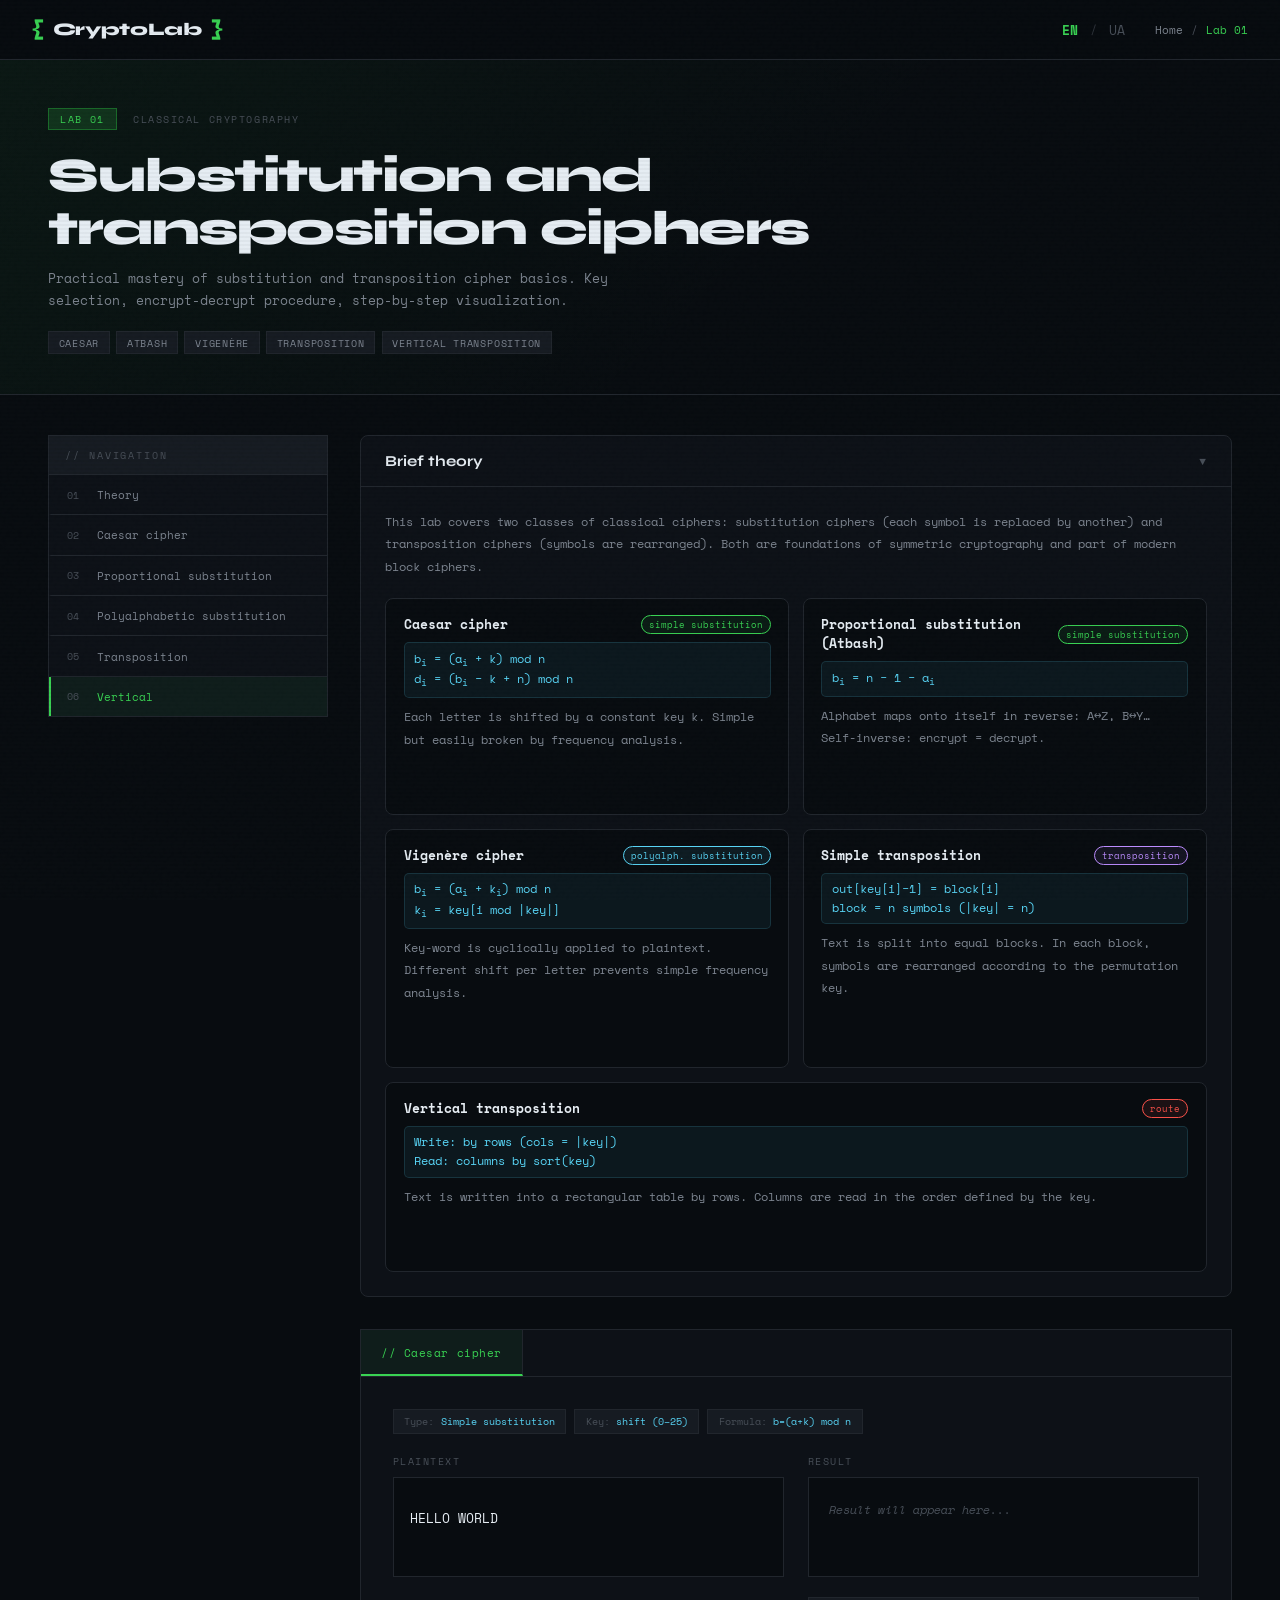
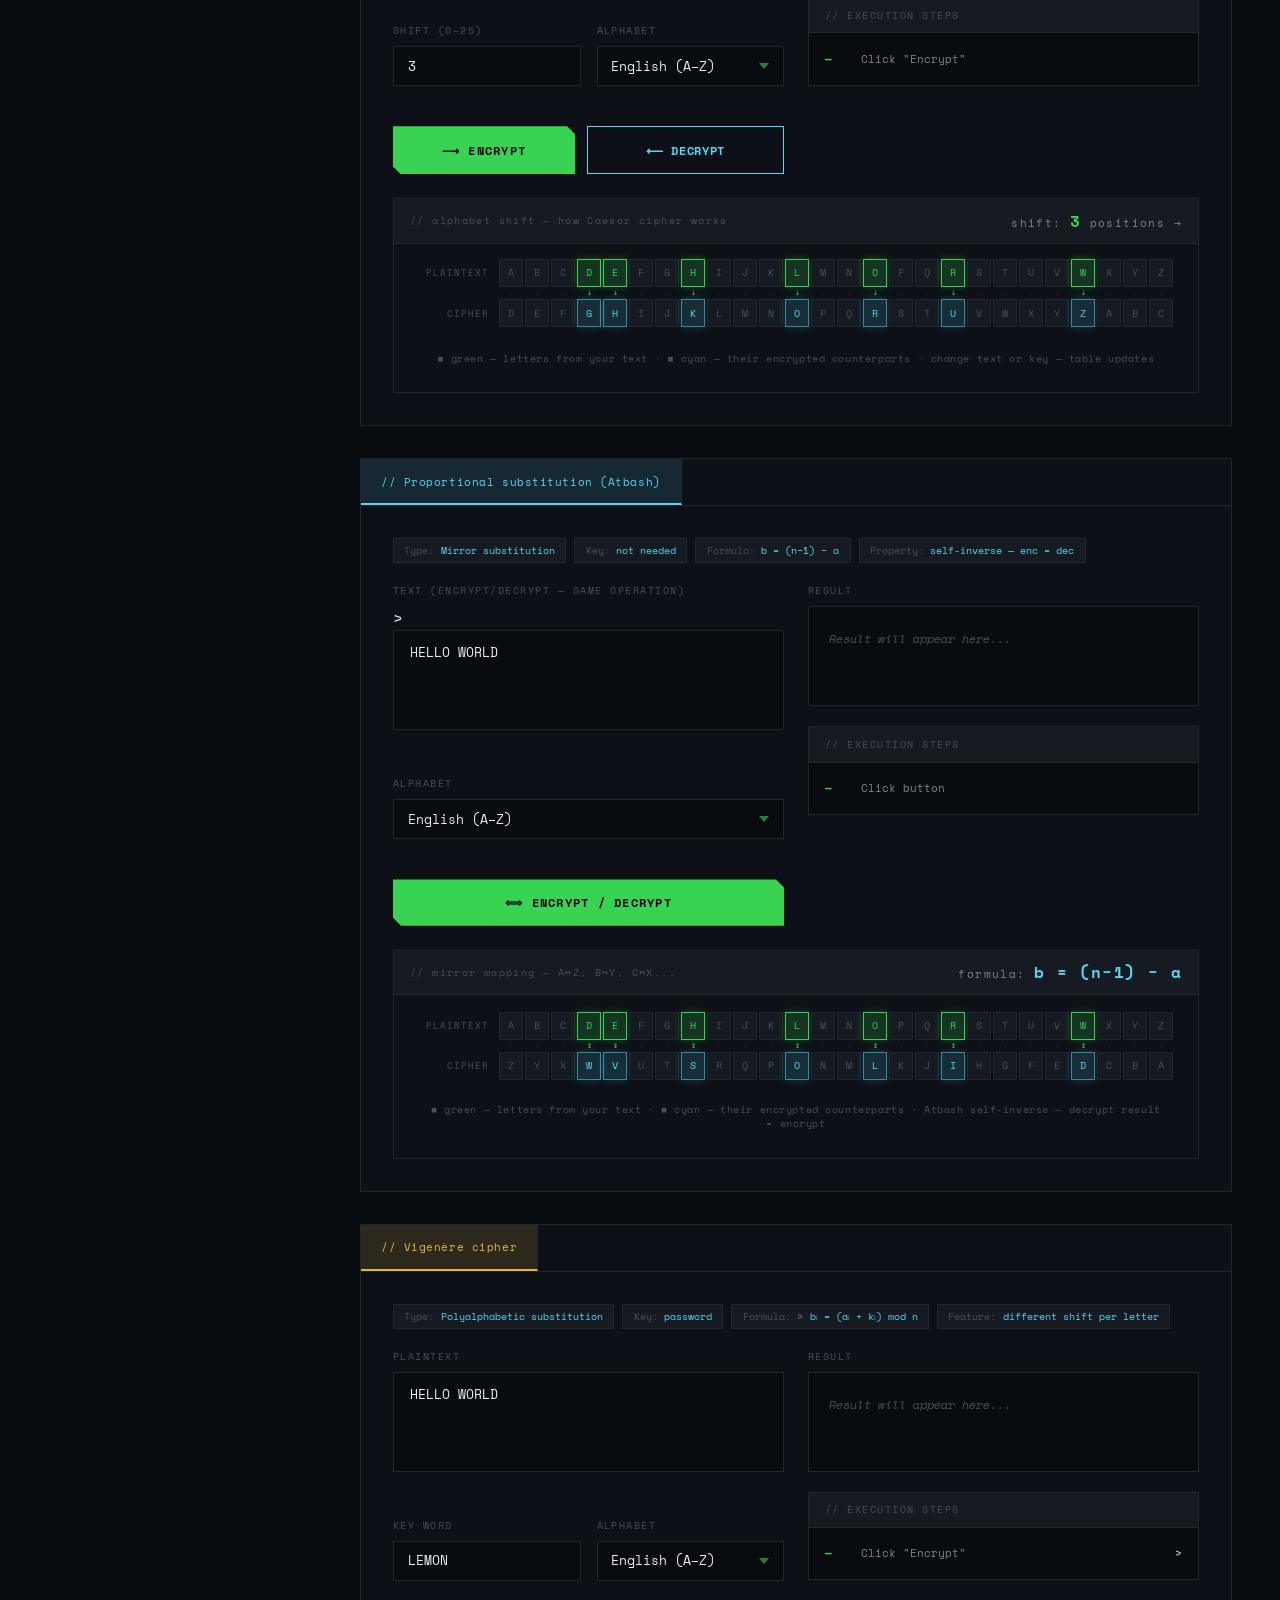
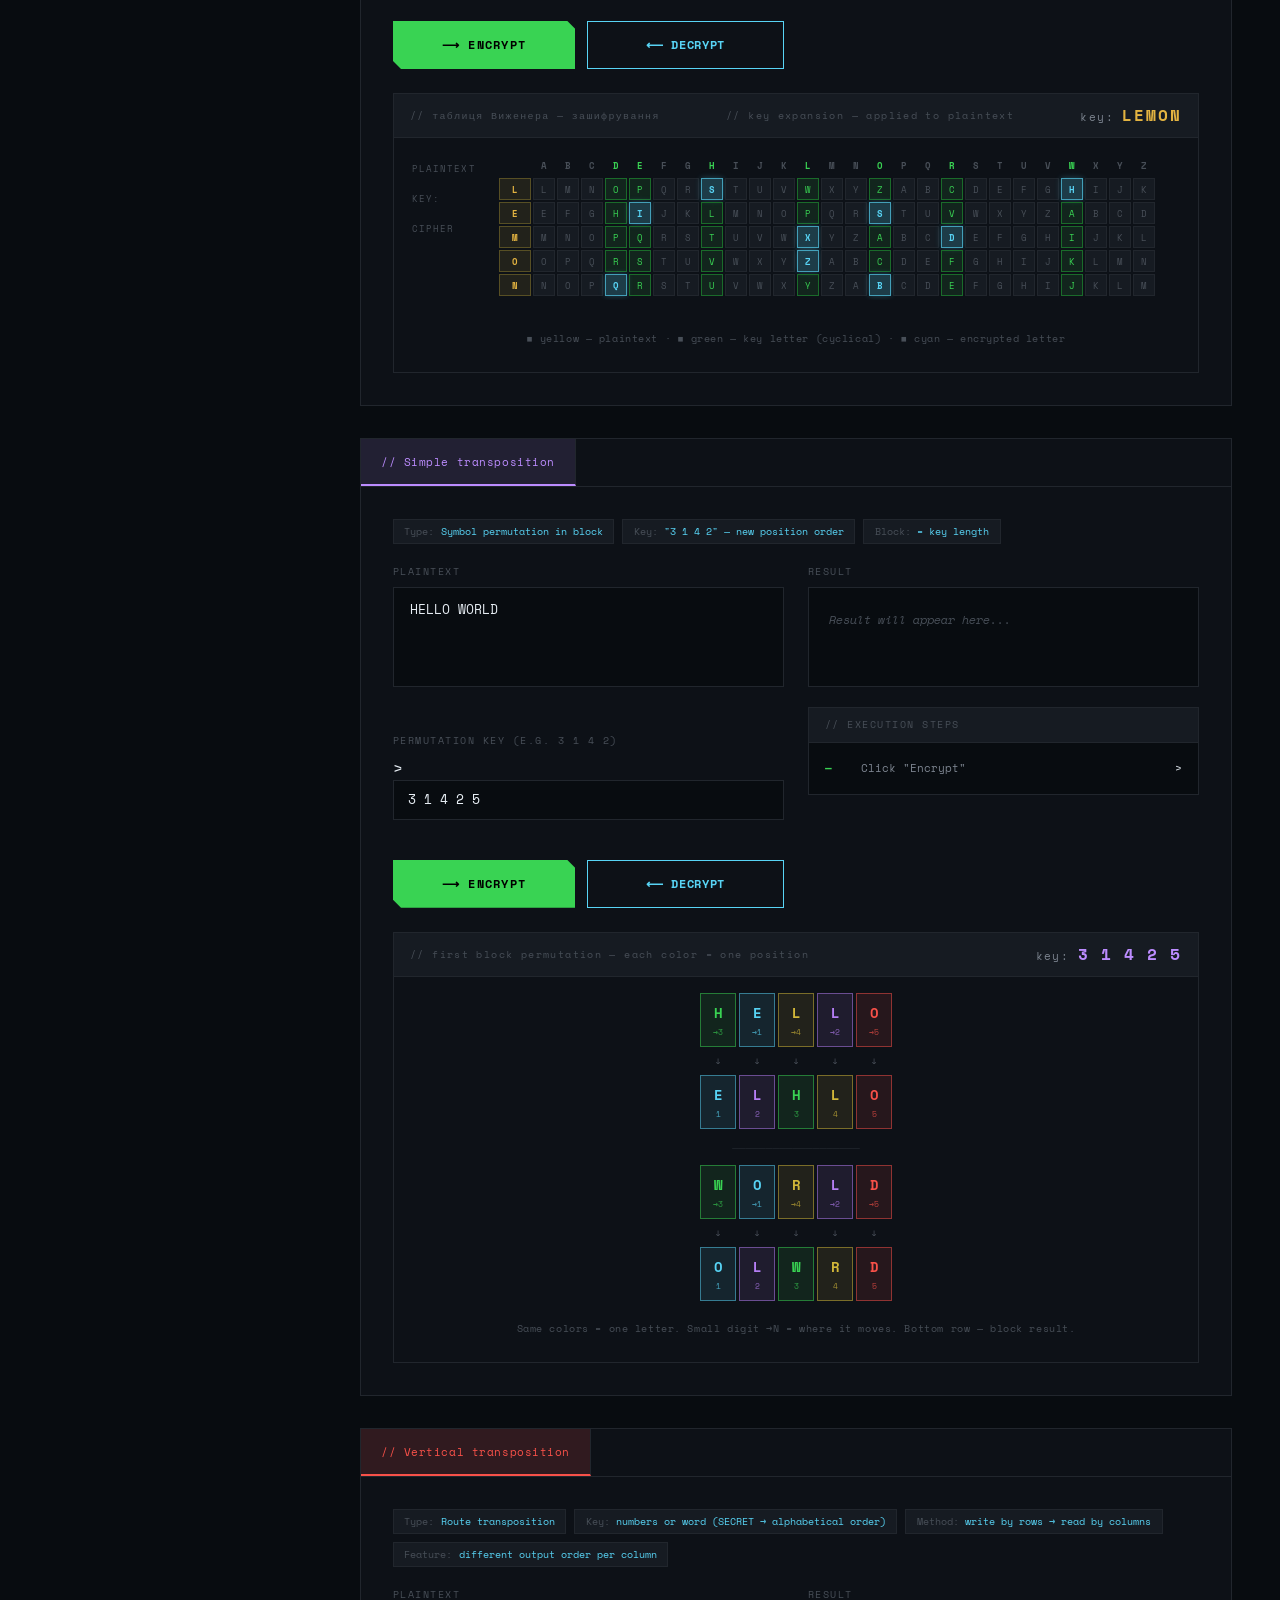
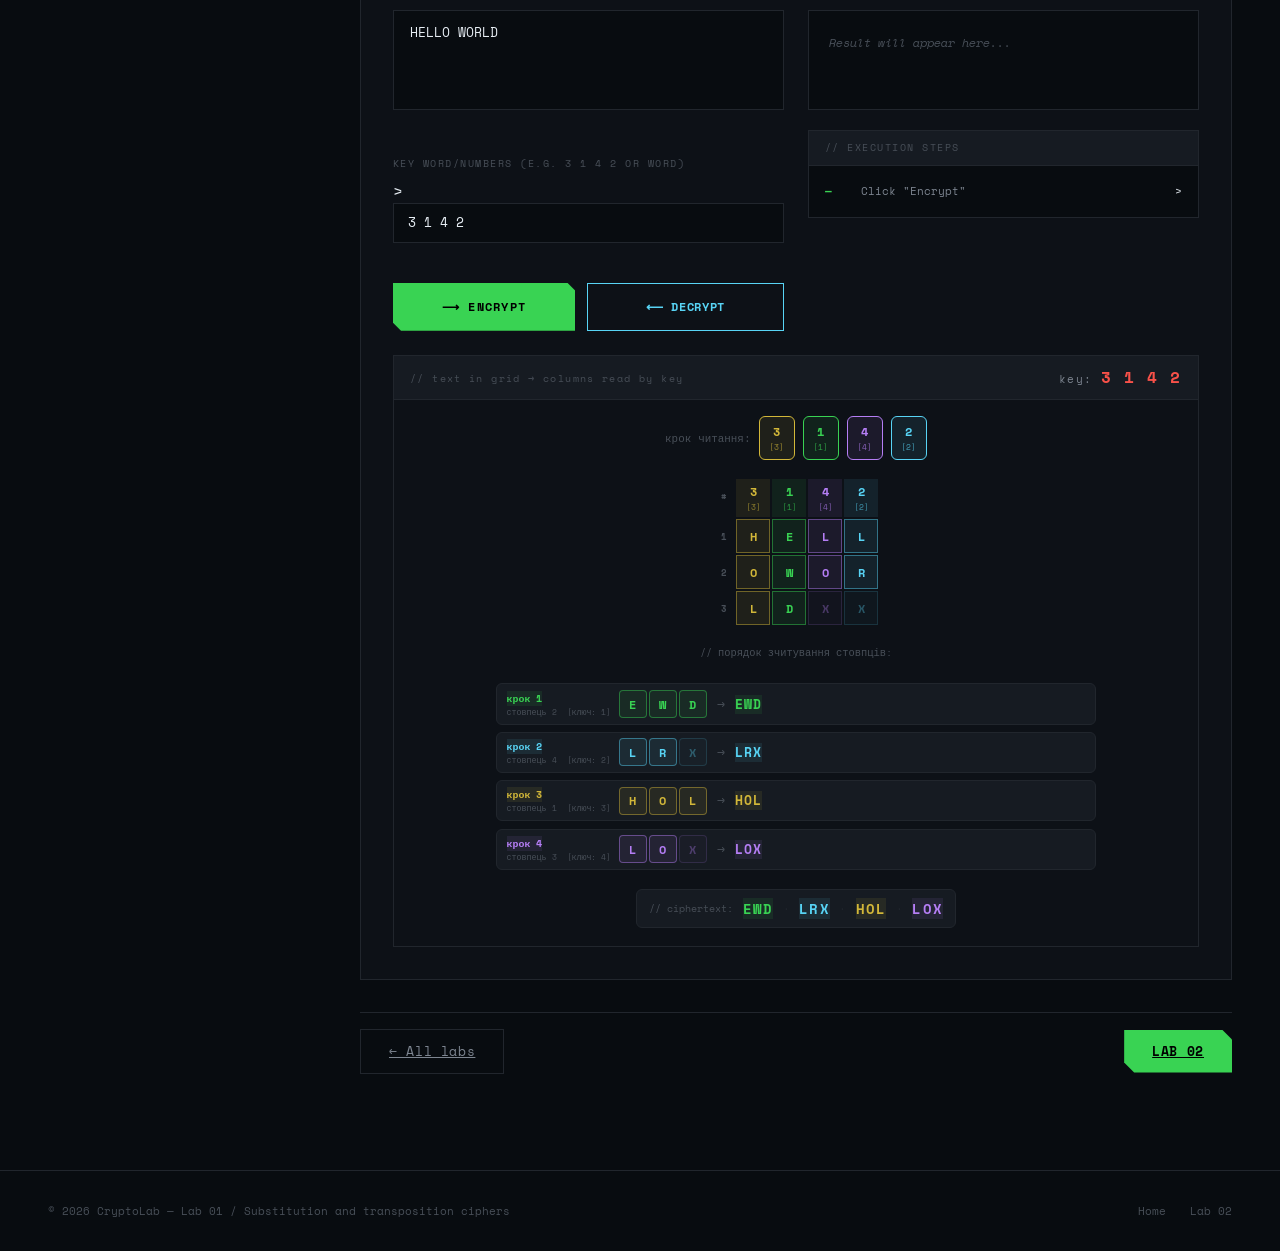
==== commit ce1e32d7: "add translate" ====
--- a/labs/lab01.html
+++ b/labs/lab01.html
@@ -1,529 +1,15 @@
 <!doctype html>
-<html lang="uk">
+<html lang="en">
   <head>
     <meta charset="UTF-8" />
     <meta name="viewport" content="width=device-width, initial-scale=1.0" />
-    <title>Лаб. 1 — Шифри заміни і перестановки | CryptoLab</title>
+    <title>Lab 01 — Substitution and transposition ciphers | CryptoLab</title>
     <link
       href="https://fonts.googleapis.com/css2?family=Space+Mono:ital,wght@0,400;0,700;1,400&family=Syne:wght@400;600;700;800&display=swap"
       rel="stylesheet"
     />
     <link rel="stylesheet" href="../css/styles.css" />
-    <style>
-      /* ── Caesar alphabet visualizer ─────────────────────── */
-      .caesar-vis {
-        margin-top: 1.5rem;
-        border: 1px solid var(--border);
-        background: var(--surface);
-        overflow: hidden;
-        animation: fadeIn 0.5s ease both;
-      }
-      .cvis-header {
-        padding: 0.6rem 1rem;
-        background: var(--surface2);
-        border-bottom: 1px solid var(--border);
-        display: flex;
-        justify-content: space-between;
-        align-items: center;
-        font-size: 0.62rem;
-        letter-spacing: 0.14em;
-        color: var(--text-dim);
-      }
-      .cvis-shift-pill {
-        font-size: 0.68rem;
-        color: var(--text-muted);
-      }
-      .cvis-shift-pill strong {
-        color: var(--green);
-        font-size: 1rem;
-      }
-      .cvis-body {
-        padding: 1rem 1.1rem 1.1rem;
-        overflow-x: auto;
-      }
-      .cvis-strip {
-        display: flex;
-        align-items: center;
-        gap: 0.6rem;
-        white-space: nowrap;
-      }
-      .cvis-lbl {
-        font-size: 0.58rem;
-        color: var(--text-dim);
-        letter-spacing: 0.12em;
-        text-transform: uppercase;
-        min-width: 78px;
-        text-align: right;
-        flex-shrink: 0;
-      }
-      .cvis-row {
-        display: inline-flex;
-        gap: 2px;
-      }
-      .cvis-cell {
-        width: 24px;
-        height: 28px;
-        display: flex;
-        align-items: center;
-        justify-content: center;
-        font-size: 0.64rem;
-        font-family: var(--font-mono);
-        background: var(--surface2);
-        border: 1px solid var(--border);
-        color: var(--text-dim);
-        transition:
-          background 0.15s,
-          border-color 0.15s,
-          color 0.15s,
-          box-shadow 0.15s;
-        flex-shrink: 0;
-      }
-      .cvis-cell.hi-plain {
-        background: rgba(57, 211, 83, 0.18);
-        border-color: var(--green);
-        color: var(--green);
-        box-shadow: 0 0 7px rgba(57, 211, 83, 0.3);
-      }
-      .cvis-cell.hi-cipher {
-        background: rgba(88, 212, 245, 0.14);
-        border-color: rgba(88, 212, 245, 0.55);
-        color: #58d4f5;
-        box-shadow: 0 0 7px rgba(88, 212, 245, 0.22);
-      }
-      .cvis-mid {
-        display: flex;
-        align-items: center;
-        gap: 0.6rem;
-        margin: 2px 0;
-      }
-      .cvis-mid-spc {
-        min-width: 78px;
-        flex-shrink: 0;
-      }
-      .cvis-arrows {
-        display: inline-flex;
-        gap: 2px;
-      }
-      .cvis-arr {
-        width: 24px;
-        text-align: center;
-        font-size: 0.52rem;
-        color: var(--surface2);
-        flex-shrink: 0;
-        line-height: 1;
-        transition: color 0.15s;
-      }
-      .cvis-arr.hi {
-        color: var(--green);
-      }
-      .cvis-hint {
-        margin-top: 0.85rem;
-        font-size: 0.6rem;
-        color: var(--text-dim);
-        letter-spacing: 0.06em;
-      }
-      .cvis-hint .hi-p {
-        color: var(--green);
-      }
-      .cvis-hint .hi-c {
-        color: #58d4f5;
-      }
-
-      /* ── Vigenere Tabula Recta ──────────────────────── */
-      .vig-tab-wrap {
-        overflow-x: auto;
-        padding-bottom: 4px;
-      }
-      .vig-tab {
-        display: inline-flex;
-        flex-direction: column;
-        gap: 2px;
-        white-space: nowrap;
-      }
-      .vig-tab-row {
-        display: flex;
-        gap: 2px;
-      }
-      .vig-tc {
-        width: 22px;
-        height: 22px;
-        display: flex;
-        align-items: center;
-        justify-content: center;
-        font-size: 0.58rem;
-        font-family: var(--font-mono);
-        flex-shrink: 0;
-        transition:
-          background 0.12s,
-          color 0.12s;
-      }
-      .vig-tc-spc {
-        width: 32px;
-        min-width: 32px;
-      }
-      .vig-tc-head {
-        color: var(--text-dim);
-        background: transparent;
-        font-weight: 700;
-      }
-      .vig-tc-head.col-hi {
-        color: var(--green);
-      }
-      .vig-tc-key {
-        width: 32px;
-        min-width: 32px;
-        color: var(--yellow);
-        font-weight: 700;
-        background: rgba(210, 183, 57, 0.1);
-        border: 1px solid rgba(210, 183, 57, 0.3);
-      }
-      .vig-tc-cell {
-        background: var(--surface2);
-        border: 1px solid var(--border);
-        color: var(--text-dim);
-      }
-      .vig-tc-cell.col-hi {
-        background: rgba(57, 211, 83, 0.1);
-        border-color: var(--green-dim);
-        color: var(--green);
-      }
-      .vig-tc-cell.hit {
-        background: rgba(88, 212, 245, 0.22);
-        border-color: rgba(88, 212, 245, 0.65);
-        color: #58d4f5;
-        font-weight: 700;
-        box-shadow: 0 0 6px rgba(88, 212, 245, 0.28);
-      }
-
-      /* ── Vigenere key-expansion cells ──────────────── */
-      .vig-cell {
-        width: 26px;
-        height: 28px;
-        display: flex;
-        align-items: center;
-        justify-content: center;
-        font-size: 0.64rem;
-        font-family: var(--font-mono);
-        border: 1px solid var(--border);
-        background: var(--surface2);
-        color: var(--text-dim);
-        flex-shrink: 0;
-      }
-      .vig-cell.vig-plain {
-        color: var(--yellow);
-        border-color: rgba(210, 183, 57, 0.45);
-        background: rgba(210, 183, 57, 0.08);
-      }
-      .vig-cell.vig-key {
-        color: var(--green);
-        border-color: var(--green-dim);
-        background: var(--green-glow);
-      }
-      .vig-cell.vig-cipher {
-        color: #58d4f5;
-        border-color: rgba(88, 212, 245, 0.45);
-        background: rgba(88, 212, 245, 0.08);
-      }
-      .vig-cell.vig-skip {
-        opacity: 0.28;
-      }
-      .vig-col {
-        display: flex;
-        flex-direction: column;
-        gap: 2px;
-        flex-shrink: 0;
-      }
-
-      /* ── Transposition visualizer ───────────────────── */
-      .trsp-block {
-        display: flex;
-        gap: 3px;
-        overflow-x: auto;
-        flex-wrap: nowrap;
-      }
-      .trsp-cell {
-        width: 36px;
-        height: 54px;
-        display: flex;
-        flex-direction: column;
-        align-items: center;
-        justify-content: center;
-        gap: 3px;
-        background: var(--surface2);
-        border: 1px solid var(--border);
-        font-family: var(--font-mono);
-        flex-shrink: 0;
-        transition: all 0.15s;
-      }
-      .trsp-letter {
-        font-size: 0.88rem;
-        font-weight: 700;
-      }
-      .trsp-pos {
-        font-size: 0.5rem;
-        opacity: 0.7;
-      }
-      .trsp-arrows {
-        display: flex;
-        gap: 3px;
-        margin: 3px 0;
-      }
-      .trsp-arr {
-        width: 36px;
-        text-align: center;
-        font-size: 0.65rem;
-        color: var(--text-dim);
-        flex-shrink: 0;
-      }
-      .tp1 {
-        color: #39d353;
-        border-color: rgba(57, 211, 83, 0.5);
-        background: rgba(57, 211, 83, 0.1);
-      }
-      .tp2 {
-        color: #58d4f5;
-        border-color: rgba(88, 212, 245, 0.5);
-        background: rgba(88, 212, 245, 0.1);
-      }
-      .tp3 {
-        color: #d2b739;
-        border-color: rgba(210, 183, 57, 0.5);
-        background: rgba(210, 183, 57, 0.1);
-      }
-      .tp4 {
-        color: #b57ef5;
-        border-color: rgba(181, 126, 245, 0.5);
-        background: rgba(181, 126, 245, 0.1);
-      }
-      .tp5 {
-        color: #f85149;
-        border-color: rgba(248, 81, 73, 0.5);
-        background: rgba(248, 81, 73, 0.1);
-      }
-      .tp6 {
-        color: #f0883e;
-        border-color: rgba(240, 136, 62, 0.5);
-        background: rgba(240, 136, 62, 0.1);
-      }
-      .tp7 {
-        color: #79c0ff;
-        border-color: rgba(121, 192, 255, 0.5);
-        background: rgba(121, 192, 255, 0.1);
-      }
-      .tp8 {
-        color: #a8ff78;
-        border-color: rgba(168, 255, 120, 0.5);
-        background: rgba(168, 255, 120, 0.1);
-      }
-
-      /* ── Vertical Transposition — redesigned ───────────── */
-      .vert-vis-outer {
-        display: flex;
-        flex-direction: column;
-        gap: 1.2rem;
-      }
-
-      /* Key legend row */
-      .vert-key-legend {
-        display: flex;
-        align-items: center;
-        gap: 0.5rem;
-        flex-wrap: wrap;
-      }
-      .vert-kl-label {
-        font-size: 0.68rem;
-        color: var(--text-dim);
-        font-family: var(--font-mono);
-        flex-shrink: 0;
-      }
-      .vert-kpill {
-        display: inline-flex;
-        flex-direction: column;
-        align-items: center;
-        width: 36px;
-        height: 44px;
-        border-radius: 6px;
-        border: 1px solid;
-        justify-content: center;
-        gap: 1px;
-        font-family: var(--font-mono);
-      }
-      .vert-kpill-step {
-        font-size: 0.75rem;
-        font-weight: 700;
-      }
-      .vert-kpill-val {
-        font-size: 0.5rem;
-        opacity: 0.7;
-      }
-
-      /* Grid */
-      .vert-grid-outer {
-        overflow-x: auto;
-      }
-
-      /* Column strips */
-      .vert-strips {
-        display: flex;
-        flex-direction: column;
-        gap: 0.45rem;
-      }
-      .vert-strip {
-        display: flex;
-        align-items: center;
-        gap: 0.45rem;
-        padding: 0.35rem 0.6rem;
-        border-radius: 6px;
-        border: 1px solid var(--border);
-        background: var(--surface2);
-        flex-wrap: nowrap;
-        overflow-x: auto;
-      }
-      .vert-strip-lbl {
-        display: flex;
-        flex-direction: column;
-        align-items: flex-start;
-        min-width: 72px;
-        flex-shrink: 0;
-      }
-      .vert-strip-step {
-        font-size: 0.62rem;
-        font-weight: 700;
-        font-family: var(--font-mono);
-      }
-      .vert-strip-col {
-        font-size: 0.52rem;
-        color: var(--text-dim);
-        font-family: var(--font-mono);
-      }
-      .vert-strip-cells {
-        display: flex;
-        gap: 2px;
-      }
-      .vert-strip-cell {
-        width: 28px;
-        height: 28px;
-        display: flex;
-        align-items: center;
-        justify-content: center;
-        font-size: 0.72rem;
-        font-weight: 700;
-        font-family: var(--font-mono);
-        border-radius: 4px;
-        border: 1px solid;
-        flex-shrink: 0;
-      }
-      .vert-strip-arrow {
-        color: var(--text-dim);
-        font-size: 0.8rem;
-        flex-shrink: 0;
-        margin: 0 0.2rem;
-      }
-      .vert-strip-result {
-        font-family: var(--font-mono);
-        font-size: 0.8rem;
-        font-weight: 700;
-        letter-spacing: 0.08em;
-        flex-shrink: 0;
-      }
-
-      /* ── Vertical Transposition grid ────────────────── */
-      .vert-vis-wrap {
-        overflow-x: auto;
-      }
-      .vert-table {
-        display: inline-flex;
-        flex-direction: column;
-        gap: 2px;
-        white-space: nowrap;
-      }
-      .vert-row {
-        display: flex;
-        gap: 2px;
-      }
-      .vert-hdr {
-        width: 34px;
-        height: 38px;
-        display: flex;
-        flex-direction: column;
-        align-items: center;
-        justify-content: center;
-        flex-shrink: 0;
-        gap: 1px;
-        font-family: var(--font-mono);
-        font-size: 0.55rem;
-      }
-      .vert-hdr-num {
-        font-size: 0.75rem;
-        font-weight: 700;
-      }
-      .vert-cell {
-        width: 34px;
-        height: 34px;
-        display: flex;
-        align-items: center;
-        justify-content: center;
-        font-size: 0.78rem;
-        font-weight: 700;
-        font-family: var(--font-mono);
-        flex-shrink: 0;
-        border: 1px solid var(--border);
-        background: var(--surface2);
-      }
-      .vc1 {
-        color: #39d353;
-        border-color: rgba(57, 211, 83, 0.45);
-        background: rgba(57, 211, 83, 0.09);
-      }
-      .vc2 {
-        color: #58d4f5;
-        border-color: rgba(88, 212, 245, 0.45);
-        background: rgba(88, 212, 245, 0.09);
-      }
-      .vc3 {
-        color: #d2b739;
-        border-color: rgba(210, 183, 57, 0.45);
-        background: rgba(210, 183, 57, 0.09);
-      }
-      .vc4 {
-        color: #b57ef5;
-        border-color: rgba(181, 126, 245, 0.45);
-        background: rgba(181, 126, 245, 0.09);
-      }
-      .vc5 {
-        color: #f85149;
-        border-color: rgba(248, 81, 73, 0.45);
-        background: rgba(248, 81, 73, 0.09);
-      }
-      .vc6 {
-        color: #f0883e;
-        border-color: rgba(240, 136, 62, 0.45);
-        background: rgba(240, 136, 62, 0.09);
-      }
-
-      /* ── Caesar section — consistent sizing ─────────── */
-      #caesar .input-field {
-        resize: none;
-        height: 100px;
-        min-height: unset;
-      }
-      #caesar .result-box {
-        height: 100px;
-        min-height: unset;
-        overflow-y: auto;
-        box-sizing: border-box;
-      }
-      #caesar .input-field-sm,
-      #caesar select.input-field-sm {
-        height: 40px;
-        padding-top: 0;
-        padding-bottom: 0;
-        box-sizing: border-box;
-      }
-      #caesar .action-row .decrypt-btn {
-        flex: 1;
-      }
-    </style>
+    
   </head>
   <body>
     <!-- HEADER -->
@@ -533,10 +19,17 @@
         <span class="logo-text">CryptoLab</span>
         <span class="logo-bracket">}</span>
       </a>
-      <div class="breadcrumb">
-        <a href="../index.html">Головна</a>
-        <span class="breadcrumb-sep">/</span>
-        <span class="breadcrumb-current">Лаб. 01</span>
+      <div style="display:flex;align-items:center;gap:1.5rem;">
+        <div class="lang-switcher">
+          <button class="lang-btn" data-lang="en" aria-label="English">EN</button>
+          <span class="lang-sep">/</span>
+          <button class="lang-btn" data-lang="uk" aria-label="Українська">UA</button>
+        </div>
+        <div class="breadcrumb">
+          <a href="../index.html" data-i18n="home">Home</a>
+          <span class="breadcrumb-sep">/</span>
+          <span class="breadcrumb-current" data-i18n="lab01Label">Lab 01</span>
+        </div>
       </div>
     </header>
 
@@ -545,28 +38,17 @@
       <div class="lab-hero">
         <div class="lab-hero-inner">
           <div class="lab-hero-meta">
-            <span class="lab-index-badge">ЛАБ 01</span>
-            <span
-              style="
-                font-size: 0.65rem;
-                color: var(--text-dim);
-                letter-spacing: 0.15em;
-              "
-              >КЛАСИЧНА КРИПТОГРАФІЯ</span
-            >
+            <span class="lab-index-badge" data-i18n="labNum01">LAB 01</span>
+            <span style="font-size: 0.65rem; color: var(--text-dim); letter-spacing: 0.15em;" data-i18n="lab01Meta">CLASSICAL CRYPTOGRAPHY</span>
           </div>
-          <h1 class="lab-hero-title">Шифри заміни<br />і перестановки</h1>
-          <p class="lab-hero-sub">
-            Практичне освоєння основ побудови шифрів заміни та перестановки.
-            Вибір ключів, процедура зашифрування-розшифрування, покрокова
-            візуалізація.
-          </p>
+          <h1 class="lab-hero-title" data-i18n-html="lab01HeroTitleHtml">Substitution and<br>transposition ciphers</h1>
+          <p class="lab-hero-sub" data-i18n="lab01HeroSub">Practical mastery of substitution and transposition cipher basics. Key selection, encrypt-decrypt procedure, step-by-step visualization.</p>
           <div class="lab-hero-chips">
-            <span class="tag">Цезар</span>
-            <span class="tag">Атбаш</span>
-            <span class="tag">Виженер</span>
-            <span class="tag">Перестановка</span>
-            <span class="tag">Вертикальна перестановка</span>
+            <span class="tag">Caesar</span>
+            <span class="tag">Atbash</span>
+            <span class="tag">Vigenère</span>
+            <span class="tag">Transposition</span>
+            <span class="tag">Vertical transposition</span>
           </div>
         </div>
       </div>
@@ -577,24 +59,24 @@
           <!-- SIDEBAR -->
           <aside class="lab-sidebar">
             <nav class="sidebar-nav">
-              <div class="sidebar-nav-title">// навігація</div>
+              <div class="sidebar-nav-title" data-i18n="labNav">// navigation</div>
               <div class="sidebar-nav-item active" data-section="theory">
-                <span class="sidebar-nav-num">01</span> Теорія
+                <span class="sidebar-nav-num">01</span> <span data-i18n="labTheory">Theory</span>
               </div>
               <div class="sidebar-nav-item" data-section="caesar">
-                <span class="sidebar-nav-num">02</span> Шифр Цезаря
+                <span class="sidebar-nav-num">02</span> <span data-i18n="lab01NavCaesar">Caesar cipher</span>
               </div>
               <div class="sidebar-nav-item" data-section="atbash">
-                <span class="sidebar-nav-num">03</span> Пропорційна заміна
+                <span class="sidebar-nav-num">03</span> <span data-i18n="lab01NavAtbash">Proportional substitution</span>
               </div>
               <div class="sidebar-nav-item" data-section="vigenere">
-                <span class="sidebar-nav-num">04</span> Багатоалфавітна заміна
+                <span class="sidebar-nav-num">04</span> <span data-i18n="lab01NavVigenere">Polyalphabetic substitution</span>
               </div>
               <div class="sidebar-nav-item" data-section="transposition">
-                <span class="sidebar-nav-num">05</span> Перестановка
+                <span class="sidebar-nav-num">05</span> <span data-i18n="lab01NavTransp">Transposition</span>
               </div>
               <div class="sidebar-nav-item" data-section="vertical">
-                <span class="sidebar-nav-num">06</span> Вертикальна
+                <span class="sidebar-nav-num">06</span> <span data-i18n="lab01NavVertical">Vertical</span>
               </div>
             </nav>
           </aside>
@@ -605,103 +87,82 @@
             <section id="theory">
               <div class="theory-block">
                 <div class="theory-header">
-                  <span class="theory-title">Короткі теоретичні відомості</span>
+                  <span class="theory-title" data-i18n="lab01TheoryTitle">Brief theory</span>
                   <span class="theory-toggle">▼</span>
                 </div>
                 <div class="theory-body open">
                   <div class="theory-body-inner">
-                    <p>
-                      У цій лабораторній розглядаються два класи класичних шифрів:
-                      <strong>шифри заміни</strong> (кожен символ замінюється іншим)
-                      та <strong>шифри перестановки</strong> (символи міняються місцями).
-                      Обидва класи є основою симетричної криптографії та входять до
-                      складу сучасних блокових шифрів.
-                    </p>
+                    <p data-i18n="lab01TheoryBody">This lab covers two classes of classical ciphers: substitution ciphers (each symbol is replaced by another) and transposition ciphers (symbols are rearranged). Both are foundations of symmetric cryptography and part of modern block ciphers.</p>
 
                     <div class="algo-cards">
 
                       <!-- Caesar -->
                       <div class="algo-card" data-target="caesar">
                         <div class="algo-card-head">
-                          <span class="algo-card-name">Шифр Цезаря</span>
-                          <span class="algo-card-badge badge-sub">проста заміна</span>
+                          <span class="algo-card-name" data-i18n="lab01AlgoCaesar">Caesar cipher</span>
+                          <span class="algo-card-badge badge-sub" data-i18n="lab01BadgeSub">simple substitution</span>
                         </div>
                         <div class="algo-card-formula">
                           b<sub>i</sub> = (a<sub>i</sub> + k) mod n<br>
                           d<sub>i</sub> = (b<sub>i</sub> &minus; k + n) mod n
                         </div>
-                        <p class="algo-card-desc">
-                          Кожна буква циклічно зсувається на постійний ключ <em>k</em>.
-                          Простий, але легко зламується частотним аналізом.
-                        </p>
-                        <span class="algo-card-goto">перейти до розділу ↓</span>
+                        <p class="algo-card-desc" data-i18n="lab01CaesarDesc">Each letter is shifted by a constant key k. Simple but easily broken by frequency analysis.</p>
+                        <span class="algo-card-goto" data-i18n="lab01Goto">go to section ↓</span>
                       </div>
 
                       <!-- Atbash -->
                       <div class="algo-card" data-target="atbash">
                         <div class="algo-card-head">
-                          <span class="algo-card-name">Пропорційна заміна <em style="font-weight:400;font-size:0.7rem;">(Атбаш)</em></span>
-                          <span class="algo-card-badge badge-sub">проста заміна</span>
+                          <span class="algo-card-name" data-i18n="lab01AlgoAtbash">Proportional substitution (Atbash)</span>
+                          <span class="algo-card-badge badge-sub" data-i18n="lab01BadgeSub">simple substitution</span>
                         </div>
                         <div class="algo-card-formula">
                           b<sub>i</sub> = n &minus; 1 &minus; a<sub>i</sub>
                         </div>
-                        <p class="algo-card-desc">
-                          Алфавіт відображається сам на себе у зворотному порядку:
-                          A&harr;Z, B&harr;Y&hellip; Самооберненість: шифрування&nbsp;=&nbsp;розшифрування.
-                        </p>
-                        <span class="algo-card-goto">перейти до розділу ↓</span>
+                        <p class="algo-card-desc" data-i18n="lab01AtbashDesc">Alphabet maps onto itself in reverse: A↔Z, B↔Y… Self-inverse: encrypt = decrypt.</p>
+                        <span class="algo-card-goto" data-i18n="lab01Goto">go to section ↓</span>
                       </div>
 
                       <!-- Vigenere -->
                       <div class="algo-card" data-target="vigenere">
                         <div class="algo-card-head">
-                          <span class="algo-card-name">Шифр Виженера</span>
-                          <span class="algo-card-badge badge-poly">багатоалф. заміна</span>
+                          <span class="algo-card-name" data-i18n="lab01AlgoVigenere">Vigenère cipher</span>
+                          <span class="algo-card-badge badge-poly" data-i18n="lab01BadgePoly">polyalph. substitution</span>
                         </div>
                         <div class="algo-card-formula">
                           b<sub>i</sub> = (a<sub>i</sub> + k<sub>i</sub>) mod n<br>
                           k<sub>i</sub> = key[i mod |key|]
                         </div>
-                        <p class="algo-card-desc">
-                          Ключ-слово циклічно накладається на відкритий текст.
-                          Різний зсув кожної літери унеможливлює простий частотний аналіз.
-                        </p>
-                        <span class="algo-card-goto">перейти до розділу ↓</span>
+                        <p class="algo-card-desc" data-i18n="lab01VigenereDesc">Key-word is cyclically applied to plaintext. Different shift per letter prevents simple frequency analysis.</p>
+                        <span class="algo-card-goto" data-i18n="lab01Goto">go to section ↓</span>
                       </div>
 
                       <!-- Simple transposition -->
                       <div class="algo-card" data-target="transposition">
                         <div class="algo-card-head">
-                          <span class="algo-card-name">Проста перестановка</span>
-                          <span class="algo-card-badge badge-perm">перестановка</span>
+                          <span class="algo-card-name" data-i18n="lab01AlgoTransp">Simple transposition</span>
+                          <span class="algo-card-badge badge-perm" data-i18n="lab01BadgePerm">transposition</span>
                         </div>
                         <div class="algo-card-formula">
                           out[key[i]&minus;1] = block[i]<br>
-                          блок = n символів (|ключ| = n)
-                        </div>
-                        <p class="algo-card-desc">
-                          Текст ділиться на рівні блоки. В кожному блоці символи
-                          переставляються згідно з ключем-перестановкою.
-                        </p>
-                        <span class="algo-card-goto">перейти до розділу ↓</span>
-                      </div>
-
-                      <!-- Vertical transposition — last + odd → spans 2 cols -->
+                          block = n symbols (|key| = n)
+                        </div>
+                        <p class="algo-card-desc" data-i18n="lab01TranspDesc">Text is split into equal blocks. In each block, symbols are rearranged according to the permutation key.</p>
+                        <span class="algo-card-goto" data-i18n="lab01Goto">go to section ↓</span>
+                      </div>
+
+                      <!-- Vertical transposition -->
                       <div class="algo-card" data-target="vertical">
                         <div class="algo-card-head">
-                          <span class="algo-card-name">Вертикальна перестановка</span>
-                          <span class="algo-card-badge badge-vperm">маршрутна</span>
+                          <span class="algo-card-name" data-i18n="lab01AlgoVertical">Vertical transposition</span>
+                          <span class="algo-card-badge badge-vperm" data-i18n="lab01BadgeVperm">route</span>
                         </div>
                         <div class="algo-card-formula">
-                          Запис: рядками (cols = |key|)<br>
-                          Зчит.: стовпці за sort(key)
-                        </div>
-                        <p class="algo-card-desc">
-                          Текст записується в прямокутну таблицю рядками.
-                          Стовпці зчитуються в порядку, що визначається ключем або ключ-словом.
-                        </p>
-                        <span class="algo-card-goto">перейти до розділу ↓</span>
+                          Write: by rows (cols = |key|)<br>
+                          Read: columns by sort(key)
+                        </div>
+                        <p class="algo-card-desc" data-i18n="lab01VerticalDesc">Text is written into a rectangular table by rows. Columns are read in the order defined by the key.</p>
+                        <span class="algo-card-goto" data-i18n="lab01Goto">go to section ↓</span>
                       </div>
 
                     </div><!-- /algo-cards -->
@@ -723,22 +184,22 @@
                       background: var(--green-subtle);
                     "
                   >
-                    // шифр цезаря
+                    <span data-i18n="lab01SecCaesar">// Caesar cipher</span>
                   </div>
                 </div>
                 <div class="workspace-panel active" style="display: block">
                   <div class="info-chips">
                     <div class="info-chip">
-                      <span class="chip-label">Тип:</span
-                      ><span class="chip-val">Проста заміна</span>
-                    </div>
-                    <div class="info-chip">
-                      <span class="chip-label">Ключ:</span
-                      ><span class="chip-val">зсув (0–25)</span>
-                    </div>
-                    <div class="info-chip">
-                      <span class="chip-label">Формула:</span
-                      ><span class="chip-val">b=(a+k) mod n</span>
+                      <span class="chip-label" data-i18n="lab01ChipType">Type:</span>
+                      <span class="chip-val" data-i18n="lab01ValSimple">Simple substitution</span>
+                    </div>
+                    <div class="info-chip">
+                      <span class="chip-label" data-i18n="lab01ChipKey">Key:</span>
+                      <span class="chip-val" data-i18n="lab01ValShift">shift (0–25)</span>
+                    </div>
+                    <div class="info-chip">
+                      <span class="chip-label" data-i18n="lab01ChipFormula">Formula:</span>
+                      <span class="chip-val">b=(a+k) mod n</span>
                     </div>
                   </div>
 
@@ -747,11 +208,11 @@
                     <div class="workspace-col">
                       <div class="input-group">
                         <div>
-                          <label class="input-label">Відкритий текст</label>
+                          <label class="input-label" data-i18n="plaintext">Plaintext</label>
                           <textarea
                             class="input-field"
                             id="caesar-text"
-                            placeholder="Введіть повідомлення..."
+                            data-i18n-placeholder="placeholderMsg"
                             style="
                               resize: none;
                               height: 100px;
@@ -765,7 +226,7 @@
                       </div>
                       <div class="input-row">
                         <div class="input-group">
-                          <label class="input-label">Зсув (0–25)</label>
+                          <label class="input-label" data-i18n="lab01Shift">Shift (0–25)</label>
                           <input
                             class="input-field-sm"
                             id="caesar-shift"
@@ -777,7 +238,7 @@
                           />
                         </div>
                         <div class="input-group">
-                          <label class="input-label">Алфавіт</label>
+                          <label class="input-label" data-i18n="lab01Alphabet">Alphabet</label>
                           <select
                             class="input-field-sm"
                             id="caesar-lang"
@@ -794,14 +255,14 @@
                           style="flex: 1"
                           onclick="runCaesar(false)"
                         >
-                          ⟶ Зашифрувати
+                          <span data-i18n="lab01BtnEncrypt">⟶ Encrypt</span>
                         </button>
                         <button
                           class="decrypt-btn"
                           style="flex: 1"
                           onclick="runCaesar(true)"
                         >
-                          ⟵ Розшифрувати
+                          <span data-i18n="lab01BtnDecrypt">⟵ Decrypt</span>
                         </button>
                       </div>
                     </div>
@@ -809,7 +270,7 @@
                     <!-- RIGHT -->
                     <div class="workspace-col">
                       <div>
-                        <label class="input-label">Результат</label>
+                        <label class="input-label" data-i18n="lab01Result">Result</label>
                         <div
                           class="result-box"
                           id="caesar-output"
@@ -820,19 +281,15 @@
                             box-sizing: border-box;
                           "
                         >
-                          <span class="result-empty"
-                            >Результат з'явиться тут...</span
-                          >
+                          <span class="result-empty" data-i18n="placeholderResult">Result will appear here...</span>
                         </div>
                       </div>
                       <div class="steps-log">
-                        <div class="steps-log-header">// кроки виконання</div>
+                        <div class="steps-log-header" data-i18n="lab01Steps">// execution steps</div>
                         <div class="steps-log-body" id="caesar-steps">
                           <div class="log-line">
                             <span class="log-idx">—</span>
-                            <span class="log-text"
-                              >Натисніть «Зашифрувати»</span
-                            >
+                            <span class="log-text" data-i18n="lab01ClickEncrypt">Click "Encrypt"</span>
                           </div>
                         </div>
                       </div>
@@ -846,14 +303,12 @@
                     style="margin-top: 1.5rem"
                   >
                     <div class="cvis-header">
-                      // алфавітний зсув — як працює шифр Цезаря
-                      <span class="cvis-shift-pill"
-                        >зсув: <strong id="cvis-k">3</strong> позиції →</span
-                      >
+                      <span data-i18n="lab01CvisTitle">// alphabet shift — how Caesar cipher works</span>
+                      <span class="cvis-shift-pill"><span data-i18n="lab01CvisShift">shift:</span> <strong id="cvis-k">3</strong> <span data-i18n="lab01CvisPos">positions →</span></span>
                     </div>
                     <div class="cvis-body">
                       <div class="cvis-strip">
-                        <span class="cvis-lbl">відкритий</span>
+                        <span class="cvis-lbl" data-i18n="lab01CvisPlain">plaintext</span>
                         <div class="cvis-row" id="cvis-plain"></div>
                       </div>
                       <div class="cvis-mid">
@@ -861,16 +316,10 @@
                         <div class="cvis-arrows" id="cvis-arrows"></div>
                       </div>
                       <div class="cvis-strip">
-                        <span class="cvis-lbl">шифр</span>
+                        <span class="cvis-lbl" data-i18n="lab01CvisCipher">cipher</span>
                         <div class="cvis-row" id="cvis-cipher"></div>
                       </div>
-                      <div class="cvis-hint">
-                        <span class="hi-p">■ зелений</span> — літери з вашого
-                        тексту &nbsp;·&nbsp;
-                        <span class="hi-c">■ блакитний</span> — їх зашифровані
-                        відповідники &nbsp;<br />·&nbsp;змінюйте текст або ключ
-                        — таблиця оновиться
-                      </div>
+                      <div class="cvis-hint" data-i18n="lab01CvisHint">■ green — letters from your text  ·  ■ cyan — their encrypted counterparts  ·  change text or key — table updates</div>
                     </div>
                   </div>
                 </div>
@@ -890,26 +339,26 @@
                       background: var(--cyan-dim);
                     "
                   >
-                    // шифр пропорційної заміни (Атбаш)
+                    <span data-i18n="lab01SecAtbash">// Proportional substitution (Atbash)</span>
                   </div>
                 </div>
                 <div class="workspace-panel active" style="display: block">
                   <div class="info-chips">
                     <div class="info-chip">
-                      <span class="chip-label">Тип:</span
-                      ><span class="chip-val">Дзеркальна заміна</span>
-                    </div>
-                    <div class="info-chip">
-                      <span class="chip-label">Ключ:</span
-                      ><span class="chip-val">не потрібен</span>
-                    </div>
-                    <div class="info-chip">
-                      <span class="chip-label">Формула:</span
-                      ><span class="chip-val">b = (n−1) − a</span>
-                    </div>
-                    <div class="info-chip">
-                      <span class="chip-label">Властивість:</span
-                      ><span class="chip-val">самооберненість — enc = dec</span>
+                      <span class="chip-label" data-i18n="lab01ChipType">Type:</span>
+                      <span class="chip-val" data-i18n="lab01AtbashValMirror">Mirror substitution</span>
+                    </div>
+                    <div class="info-chip">
+                      <span class="chip-label" data-i18n="lab01ChipKey">Key:</span>
+                      <span class="chip-val" data-i18n="lab01AtbashValNone">not needed</span>
+                    </div>
+                    <div class="info-chip">
+                      <span class="chip-label" data-i18n="lab01ChipFormula">Formula:</span>
+                      <span class="chip-val">b = (n−1) − a</span>
+                    </div>
+                    <div class="info-chip">
+                      <span class="chip-label" data-i18n="lab01ChipProp">Property:</span>
+                      <span class="chip-val" data-i18n="lab01AtbashValSelfInv">self-inverse — enc = dec</span>
                     </div>
                   </div>
 
@@ -917,20 +366,19 @@
                     <!-- LEFT -->
                     <div class="workspace-col">
                       <div class="input-group">
-                        <label class="input-label"
-                          >Текст (шифр/розшифр — одна операція)</label
+                        <label class="input-label" data-i18n="lab01TextBoth">Text (encrypt/decrypt — same operation)</label>
                         >
                         <textarea
                           class="input-field"
                           id="atbash-text"
-                          placeholder="Введіть повідомлення..."
+                          data-i18n-placeholder="placeholderMsg"
                           style="resize: none; height: 100px; min-height: unset"
                         >
 HELLO WORLD</textarea
                         >
                       </div>
                       <div class="input-group">
-                        <label class="input-label">Алфавіт</label>
+                        <label class="input-label" data-i18n="lab01Alphabet">Alphabet</label>
                         <select
                           class="input-field-sm"
                           id="atbash-lang"
@@ -946,7 +394,7 @@
                           style="flex: 1"
                           onclick="runAtbash()"
                         >
-                          ⟺ Зашифрувати / Розшифрувати
+                          <span data-i18n="lab01BtnBoth">⟺ Encrypt / Decrypt</span>
                         </button>
                       </div>
                     </div>
@@ -954,7 +402,7 @@
                     <!-- RIGHT -->
                     <div class="workspace-col">
                       <div>
-                        <label class="input-label">Результат</label>
+                        <label class="input-label" data-i18n="lab01Result">Result</label>
                         <div
                           class="result-box"
                           id="atbash-output"
@@ -965,17 +413,15 @@
                             box-sizing: border-box;
                           "
                         >
-                          <span class="result-empty"
-                            >Результат з'явиться тут...</span
-                          >
+                          <span class="result-empty" data-i18n="placeholderResult">Result will appear here...</span>
                         </div>
                       </div>
                       <div class="steps-log">
-                        <div class="steps-log-header">// кроки виконання</div>
+                        <div class="steps-log-header" data-i18n="lab01Steps">// execution steps</div>
                         <div class="steps-log-body" id="atbash-steps">
                           <div class="log-line">
                             <span class="log-idx">—</span>
-                            <span class="log-text">Натисніть кнопку</span>
+                            <span class="log-text" data-i18n="lab01ClickBtn">Click button</span>
                           </div>
                         </div>
                       </div>
@@ -989,9 +435,8 @@
                     style="margin-top: 1.5rem"
                   >
                     <div class="cvis-header">
-                      // дзеркальне відображення — A↔Z, B↔Y, C↔X...
-                      <span class="cvis-shift-pill"
-                        >формула:
+                      <span data-i18n="lab01AtbashCvis">// mirror mapping — A↔Z, B↔Y, C↔X...</span>
+                      <span class="cvis-shift-pill"><span data-i18n="lab01AtbashFormula">formula:</span>
                         <strong style="color: var(--cyan)"
                           >b = (n−1) − a</strong
                         ></span
@@ -999,7 +444,7 @@
                     </div>
                     <div class="cvis-body">
                       <div class="cvis-strip">
-                        <span class="cvis-lbl">відкритий</span>
+                        <span class="cvis-lbl" data-i18n="lab01CvisPlain">plaintext</span>
                         <div class="cvis-row" id="atbash-cvis-plain"></div>
                       </div>
                       <div class="cvis-mid">
@@ -1007,16 +452,10 @@
                         <div class="cvis-arrows" id="atbash-cvis-arrows"></div>
                       </div>
                       <div class="cvis-strip">
-                        <span class="cvis-lbl">шифр</span>
+                        <span class="cvis-lbl" data-i18n="lab01CvisCipher">cipher</span>
                         <div class="cvis-row" id="atbash-cvis-cipher"></div>
                       </div>
-                      <div class="cvis-hint">
-                        <span class="hi-p">■ зелений</span> — літери з вашого
-                        тексту &nbsp;·&nbsp;
-                        <span class="hi-c">■ блакитний</span> — їх зашифровані
-                        відповідники &nbsp;<br />·&nbsp;Атбаш самооберненний —
-                        результат розшифрування = зашифрування
-                      </div>
+                      <div class="cvis-hint" data-i18n="lab01AtbashHint">■ green — letters from your text  ·  ■ cyan — their encrypted counterparts  ·  Atbash self-inverse — decrypt result = encrypt</div>
                     </div>
                   </div>
                 </div>
@@ -1036,28 +475,26 @@
                       background: var(--yellow-dim);
                     "
                   >
-                    // шифр багатоалфавітної заміни (Виженера)
+                    <span data-i18n="lab01SecVigenere">// Vigenère cipher</span>
                   </div>
                 </div>
                 <div class="workspace-panel active" style="display: block">
                   <div class="info-chips">
                     <div class="info-chip">
-                      <span class="chip-label">Тип:</span
-                      ><span class="chip-val">Багатоалфавітна заміна</span>
-                    </div>
-                    <div class="info-chip">
-                      <span class="chip-label">Ключ:</span
-                      ><span class="chip-val">слово-гасло</span>
-                    </div>
-                    <div class="info-chip">
-                      <span class="chip-label">Формула:</span
+                      <span class="chip-label" data-i18n="lab01ChipType">Type:</span>
+                      <span class="chip-val" data-i18n="lab01VigenereValPoly">Polyalphabetic substitution</span>
+                    </div>
+                    <div class="info-chip">
+                      <span class="chip-label" data-i18n="lab01ChipKey">Key:</span>
+                      <span class="chip-val" data-i18n="lab01VigenereValPass">password</span>
+                    </div>
+                    <div class="info-chip">
+                      <span class="chip-label" data-i18n="lab01ChipFormula">Formula:</span>
                       ><span class="chip-val">bᵢ = (aᵢ + kᵢ) mod n</span>
                     </div>
                     <div class="info-chip">
-                      <span class="chip-label">Особливість:</span
-                      ><span class="chip-val"
-                        >різний зсув для кожної літери</span
-                      >
+                      <span class="chip-label" data-i18n="lab01VigenereFeature">Feature:</span>
+                      <span class="chip-val" data-i18n="lab01VigenereValShift">different shift per letter</span>
                     </div>
                   </div>
 
@@ -1065,11 +502,11 @@
                     <!-- LEFT -->
                     <div class="workspace-col">
                       <div class="input-group">
-                        <label class="input-label">Відкритий текст</label>
+                        <label class="input-label" data-i18n="plaintext">Plaintext</label>
                         <textarea
                           class="input-field"
                           id="vigenere-text"
-                          placeholder="Введіть повідомлення..."
+                          data-i18n-placeholder="placeholderMsg"
                           style="resize: none; height: 100px; min-height: unset"
                         >
 HELLO WORLD</textarea
@@ -1077,17 +514,17 @@
                       </div>
                       <div class="input-row">
                         <div class="input-group">
-                          <label class="input-label">Ключ (слово)</label>
+                          <label class="input-label" data-i18n="lab01KeyWord">Key word</label>
                           <input
                             class="input-field-sm"
                             id="vigenere-key"
                             value="LEMON"
-                            placeholder="Ключ..."
+                            data-i18n-placeholder="placeholderMsg"
                             style="height: 40px"
                           />
                         </div>
                         <div class="input-group">
-                          <label class="input-label">Алфавіт</label>
+                          <label class="input-label" data-i18n="lab01Alphabet">Alphabet</label>
                           <select class="input-field-sm" id="vigenere-lang">
                             <option value="en">English (A–Z)</option>
                             <option value="uk">Українська</option>
@@ -1100,14 +537,14 @@
                           style="flex: 1"
                           onclick="runVigenere(false)"
                         >
-                          ⟶ Зашифрувати
+                          <span data-i18n="lab01BtnEncrypt">⟶ Encrypt</span>
                         </button>
                         <button
                           class="decrypt-btn"
                           style="flex: 1"
                           onclick="runVigenere(true)"
                         >
-                          ⟵ Розшифрувати
+                          <span data-i18n="lab01BtnDecrypt">⟵ Decrypt</span>
                         </button>
                       </div>
                     </div>
@@ -1115,7 +552,7 @@
                     <!-- RIGHT -->
                     <div class="workspace-col">
                       <div>
-                        <label class="input-label">Результат</label>
+                        <label class="input-label" data-i18n="lab01Result">Result</label>
                         <div
                           class="result-box"
                           id="vigenere-output"
@@ -1126,18 +563,16 @@
                             box-sizing: border-box;
                           "
                         >
-                          <span class="result-empty"
-                            >Результат з'явиться тут...</span
-                          >
+                          <span class="result-empty" data-i18n="placeholderResult">Result will appear here...</span>
                         </div>
                       </div>
                       <div class="steps-log">
-                        <div class="steps-log-header">// кроки виконання</div>
+                        <div class="steps-log-header" data-i18n="lab01Steps">// execution steps</div>
                         <div class="steps-log-body" id="vigenere-steps">
                           <div class="log-line">
                             <span class="log-idx">—</span>
                             <span class="log-text"
-                              >Натисніть «Зашифрувати»</span
+                               data-i18n="lab01ClickEncrypt">Click "Encrypt"</span>
                             >
                           </div>
                         </div>
@@ -1152,9 +587,8 @@
                     style="margin-top: 1.5rem"
                   >
                     <div class="cvis-header">
-                      // розгортання ключа — накладання на відкритий текст
-                      <span class="cvis-shift-pill"
-                        >ключ:
+                      <span data-i18n="lab01VigenereCvis">// key expansion — applied to plaintext</span>
+                      <span class="cvis-shift-pill"><span data-i18n="lab01VigenereKey">key:</span>
                         <strong
                           id="vig-key-disp"
                           style="color: var(--yellow); letter-spacing: 0.12em"
@@ -1191,7 +625,7 @@
                               align-items: center;
                             "
                           >
-                            відкритий
+                            <span data-i18n="lab01CvisPlain">plaintext</span>
                           </div>
                           <div
                             class="cvis-lbl"
@@ -1201,7 +635,7 @@
                               align-items: center;
                             "
                           >
-                            ключ
+                            <span data-i18n="lab01VigenereKey">key</span>
                           </div>
                           <div
                             class="cvis-lbl"
@@ -1211,7 +645,7 @@
                               align-items: center;
                             "
                           >
-                            шифр
+                            <span data-i18n="lab01CvisCipher">cipher</span>
                           </div>
                         </div>
                         <div
@@ -1220,12 +654,7 @@
                         ></div>
                       </div>
                       <div class="cvis-hint">
-                        <span style="color: var(--yellow)">■ жовтий</span> —
-                        відкритий текст &nbsp;·&nbsp;
-                        <span class="hi-p">■ зелений</span> — буква ключа
-                        (повторюється циклічно) &nbsp;·&nbsp;
-                        <span class="hi-c">■ блакитний</span> — зашифрована
-                        буква
+                        <span data-i18n="lab01VigenereHint">■ yellow — plaintext  ·  ■ green — key letter (cyclical)  ·  ■ cyan — encrypted letter</span>
                       </div>
                     </div>
                   </div>
@@ -1246,51 +675,46 @@
                       background: var(--purple-dim);
                     "
                   >
-                    // шифр простої перестановки
+                    <span data-i18n="lab01SecTransp">// Simple transposition</span>
                   </div>
                 </div>
                 <div class="workspace-panel active" style="display: block">
                   <div class="info-chips">
                     <div class="info-chip">
-                      <span class="chip-label">Тип:</span
-                      ><span class="chip-val"
-                        >Перестановка символів у блоці</span
-                      >
-                    </div>
-                    <div class="info-chip">
-                      <span class="chip-label">Ключ:</span
-                      ><span class="chip-val"
-                        >"3 1 4 2" — новий порядок позицій</span
-                      >
-                    </div>
-                    <div class="info-chip">
-                      <span class="chip-label">Блок:</span
-                      ><span class="chip-val">= довжина ключа</span>
+                      <span class="chip-label" data-i18n="lab01ChipType">Type:</span>
+                      <span class="chip-val" data-i18n="lab01TranspValBlock">Symbol permutation in block</span>
+                    </div>
+                    <div class="info-chip">
+                      <span class="chip-label" data-i18n="lab01ChipKey">Key:</span>
+                      <span class="chip-val" data-i18n="lab01TranspValKey">"3 1 4 2" — new position order</span>
+                    </div>
+                    <div class="info-chip">
+                      <span class="chip-label" data-i18n="lab01TranspBlock">Block:</span>
+                      <span class="chip-val" data-i18n="lab01TranspValBlockLen">= key length</span>
                     </div>
                   </div>
 
                   <div class="workspace-grid">
                     <div class="workspace-col">
                       <div class="input-group">
-                        <label class="input-label">Відкритий текст</label>
+                        <label class="input-label" data-i18n="plaintext">Plaintext</label>
                         <textarea
                           class="input-field"
                           id="transp-text"
-                          placeholder="Введіть повідомлення..."
+                          data-i18n-placeholder="placeholderMsg"
                           style="resize: none; height: 100px; min-height: unset"
                         >
 HELLO WORLD</textarea
                         >
                       </div>
                       <div class="input-group">
-                        <label class="input-label"
-                          >Ключ (позиції через пробіл або кому)</label
+                        <label class="input-label" data-i18n="lab01KeyPerm">Key (positions with space or comma)</label>
                         >
                         <input
                           class="input-field-sm"
                           id="transp-key"
                           value="3 1 4 2 5"
-                          placeholder="напр. 3 1 4 2"
+                          data-i18n-placeholder="lab01PlaceholderKey"
                           style="height: 40px"
                         />
                       </div>
@@ -1300,20 +724,20 @@
                           style="flex: 1"
                           onclick="runTransp(false)"
                         >
-                          ⟶ Зашифрувати
+                          <span data-i18n="lab01BtnEncrypt">⟶ Encrypt</span>
                         </button>
                         <button
                           class="decrypt-btn"
                           style="flex: 1"
                           onclick="runTransp(true)"
                         >
-                          ⟵ Розшифрувати
+                          <span data-i18n="lab01BtnDecrypt">⟵ Decrypt</span>
                         </button>
                       </div>
                     </div>
                     <div class="workspace-col">
                       <div>
-                        <label class="input-label">Результат</label>
+                        <label class="input-label" data-i18n="lab01Result">Result</label>
                         <div
                           class="result-box"
                           id="transp-output"
@@ -1324,18 +748,16 @@
                             box-sizing: border-box;
                           "
                         >
-                          <span class="result-empty"
-                            >Результат з'явиться тут...</span
-                          >
+                          <span class="result-empty" data-i18n="placeholderResult">Result will appear here...</span>
                         </div>
                       </div>
                       <div class="steps-log">
-                        <div class="steps-log-header">// кроки виконання</div>
+                        <div class="steps-log-header" data-i18n="lab01Steps">// execution steps</div>
                         <div class="steps-log-body" id="transp-steps">
                           <div class="log-line">
                             <span class="log-idx">—</span
                             ><span class="log-text"
-                              >Натисніть «Зашифрувати»</span
+                               data-i18n="lab01ClickEncrypt">Click "Encrypt"</span>
                             >
                           </div>
                         </div>
@@ -1350,9 +772,8 @@
                     style="margin-top: 1.5rem"
                   >
                     <div class="cvis-header">
-                      // перестановка першого блоку — кожен колір = одна позиція
-                      <span class="cvis-shift-pill"
-                        >ключ:
+                      <span data-i18n="lab01TranspCvis">// first block permutation — each color = one position</span>
+                      <span class="cvis-shift-pill"><span data-i18n="lab01VigenereKey">key:</span>
                         <strong
                           id="transp-key-disp"
                           style="color: var(--purple); letter-spacing: 0.1em"
@@ -1377,8 +798,7 @@
                         "
                       ></div>
                       <div class="cvis-hint" style="margin-top: 0.65rem">
-                        Однакові кольори = одна літера. Мала цифра <em>→N</em> =
-                        куди переміщується. Нижній рядок — результат блоку.
+                        <span data-i18n="lab01TranspHint">Same colors = one letter. Small digit →N = where it moves. Bottom row — block result.</span>
                       </div>
                     </div>
                   </div>
@@ -1399,57 +819,50 @@
                       background: var(--red-dim);
                     "
                   >
-                    // шифр вертикальної (маршрутної) перестановки
+                    <span data-i18n="lab01SecVertical">// Vertical transposition</span>
                   </div>
                 </div>
                 <div class="workspace-panel active" style="display: block">
                   <div class="info-chips">
                     <div class="info-chip">
-                      <span class="chip-label">Тип:</span
-                      ><span class="chip-val">Маршрутна перестановка</span>
-                    </div>
-                    <div class="info-chip">
-                      <span class="chip-label">Ключ:</span
-                      ><span class="chip-val"
-                        >числа або слово (SECRET → алфавітний порядок)</span
-                      >
-                    </div>
-                    <div class="info-chip">
-                      <span class="chip-label">Метод:</span
-                      ><span class="chip-val"
-                        >запис рядками → зчитування стовпцями</span
-                      >
-                    </div>
-                    <div class="info-chip">
-                      <span class="chip-label">Особливість:</span
-                      ><span class="chip-val"
-                        >різний порядок виведення кожного стовпця</span
-                      >
+                      <span class="chip-label" data-i18n="lab01ChipType">Type:</span>
+                      <span class="chip-val" data-i18n="lab01VertValRoute">Route transposition</span>
+                    </div>
+                    <div class="info-chip">
+                      <span class="chip-label" data-i18n="lab01ChipKey">Key:</span>
+                      <span class="chip-val" data-i18n="lab01VertValKey">numbers or word (SECRET → alphabetical order)</span>
+                    </div>
+                    <div class="info-chip">
+                      <span class="chip-label" data-i18n="lab01VertMethod">Method:</span>
+                      <span class="chip-val" data-i18n="lab01VertValMethod">write by rows → read by columns</span>
+                    </div>
+                    <div class="info-chip">
+                      <span class="chip-label" data-i18n="lab01VertFeature">Feature:</span>
+                      <span class="chip-val" data-i18n="lab01VertValFeature">different output order per column</span>
                     </div>
                   </div>
 
                   <div class="workspace-grid">
                     <div class="workspace-col">
                       <div class="input-group">
-                        <label class="input-label">Відкритий текст</label>
+                        <label class="input-label" data-i18n="plaintext">Plaintext</label>
                         <textarea
                           class="input-field"
                           id="vert-text"
-                          placeholder="Введіть повідомлення..."
+                          data-i18n-placeholder="placeholderMsg"
                           style="resize: none; height: 100px; min-height: unset"
                         >
 HELLO WORLD</textarea
                         >
                       </div>
                       <div class="input-group">
-                        <label class="input-label"
-                          >Ключ (числа або слово, напр. SECRET)</label
+                        <label class="input-label" data-i18n="lab01KeyVert">Key (numbers or word, e.g. SECRET)</label>
                         >
                         <input
                           class="input-field-sm"
                           id="vert-key"
                           value="3 1 4 2"
-                          placeholder="напр. 3 1 4 2 або SECRET"
+                          data-i18n-placeholder="lab01PlaceholderKeyWord"
                           style="height: 40px"
                         />
                       </div>
@@ -1459,20 +872,20 @@
                           style="flex: 1"
                           onclick="runVert(false)"
                         >
-                          ⟶ Зашифрувати
+                          <span data-i18n="lab01BtnEncrypt">⟶ Encrypt</span>
                         </button>
                         <button
                           class="decrypt-btn"
                           style="flex: 1"
                           onclick="runVert(true)"
                         >
-                          ⟵ Розшифрувати
+                          <span data-i18n="lab01BtnDecrypt">⟵ Decrypt</span>
                         </button>
                       </div>
                     </div>
                     <div class="workspace-col">
                       <div>
-                        <label class="input-label">Результат</label>
+                        <label class="input-label" data-i18n="lab01Result">Result</label>
                         <div
                           class="result-box"
                           id="vert-output"
@@ -1483,18 +896,16 @@
                             box-sizing: border-box;
                           "
                         >
-                          <span class="result-empty"
-                            >Результат з'явиться тут...</span
-                          >
+                          <span class="result-empty" data-i18n="placeholderResult">Result will appear here...</span>
                         </div>
                       </div>
                       <div class="steps-log">
-                        <div class="steps-log-header">// кроки виконання</div>
+                        <div class="steps-log-header" data-i18n="lab01Steps">// execution steps</div>
                         <div class="steps-log-body" id="vert-steps">
                           <div class="log-line">
                             <span class="log-idx">—</span
                             ><span class="log-text"
-                              >Натисніть «Зашифрувати»</span
+                               data-i18n="lab01ClickEncrypt">Click "Encrypt"</span>
                             >
                           </div>
                         </div>
@@ -1509,9 +920,8 @@
                     style="margin-top: 1.5rem"
                   >
                     <div class="cvis-header">
-                      // текст у сітці → стовпці зчитуються за ключем
-                      <span class="cvis-shift-pill"
-                        >ключ:
+                      <span data-i18n="lab01VertCvis">// text in grid → columns read by key</span>
+                      <span class="cvis-shift-pill"><span data-i18n="lab01VigenereKey">key:</span>
                         <strong
                           id="vert-key-disp"
                           style="color: var(--red); letter-spacing: 0.1em"
@@ -1537,8 +947,8 @@
                 border-top: 1px solid var(--border);
               "
             >
-              <a href="../index.html" class="btn-secondary">← Всі лаби</a>
-              <a href="lab02.html" class="btn-primary">Лаб. 02 →</a>
+              <a href="../index.html" class="btn-secondary" data-i18n="allLabs">← All labs</a>
+              <a href="lab02.html" class="btn-primary" data-i18n="lab02Link">Lab 02 →</a>
             </div>
           </main>
         </div>
@@ -1547,14 +957,28 @@
 
     <!-- FOOTER -->
     <footer>
-      <span>© 2026 CryptoLab — Лаб. 01 / Шифри заміни і перестановки</span>
+      <span data-i18n="lab01Footer">© 2026 CryptoLab — Lab 01 / Substitution and transposition ciphers</span>
       <div class="footer-links">
-        <a href="../index.html" class="footer-link">← Головна</a>
-        <a href="lab02.html" class="footer-link">Лаб. 02 →</a>
+        <a href="../index.html" class="footer-link" data-i18n="home">← Home</a>
+        <a href="lab02.html" class="footer-link" data-i18n="lab02Link">Lab 02 →</a>
       </div>
     </footer>
 
     <!-- SCRIPTS -->
+    <script src="../js/i18n.js"></script>
+    <script>
+      document.addEventListener('DOMContentLoaded', function() {
+        var lang = window.CL && window.CL.i18n ? window.CL.i18n.getLang() : 'en';
+        document.querySelectorAll('.lang-btn').forEach(function(btn) {
+          btn.classList.toggle('active', btn.dataset.lang === lang);
+          btn.addEventListener('click', function() {
+            var l = this.dataset.lang;
+            if (window.CL && window.CL.i18n) window.CL.i18n.setLang(l);
+            document.querySelectorAll('.lang-btn').forEach(function(b) { b.classList.toggle('active', b.dataset.lang === l); });
+          });
+        });
+      });
+    </script>
     <script src="../js/common.js"></script>
     <script src="../js/ciphers/classical.js"></script>
     <script>
@@ -1968,7 +1392,7 @@
           .join("");
         html += `<div style="display:flex;align-items:center;gap:0.6rem;padding:0.5rem 0.75rem;
           border:1px solid var(--border);border-radius:6px;background:var(--surface2);flex-wrap:wrap;max-width:600px;justify-content:center;">
-          <span style="font-size:0.62rem;color:var(--text-dim);font-family:var(--font-mono);flex-shrink:0;">// шифртекст:</span>`;
+          <span style="font-size:0.62rem;color:var(--text-dim);font-family:var(--font-mono);flex-shrink:0;">${CL.i18n.t('lab01VertCiphertext')}</span>`;
         let pos = 0;
         sortedCols.forEach((col, step) => {
           const cls = COL_CLS[step % 6];
--- a/css/styles.css
+++ b/css/styles.css
@@ -3,36 +3,44 @@
    ============================================================ */
 
 :root {
-  --bg:           #080c10;
-  --surface:      #0d1117;
-  --surface2:     #161b22;
-  --surface3:     #1c2128;
-  --border:       #21262d;
-  --border2:      #30363d;
-  --green:        #39d353;
-  --green-dim:    #1a6b2a;
-  --green-glow:   rgba(57, 211, 83, 0.15);
+  --bg: #080c10;
+  --surface: #0d1117;
+  --surface2: #161b22;
+  --surface3: #1c2128;
+  --border: #21262d;
+  --border2: #30363d;
+  --green: #39d353;
+  --green-dim: #1a6b2a;
+  --green-glow: rgba(57, 211, 83, 0.15);
   --green-subtle: rgba(57, 211, 83, 0.06);
-  --cyan:         #58d4f5;
-  --cyan-dim:     rgba(88, 212, 245, 0.12);
-  --yellow:       #e3b341;
-  --yellow-dim:   rgba(227, 179, 65, 0.15);
-  --red:          #f85149;
-  --red-dim:      rgba(248, 81, 73, 0.15);
-  --purple:       #bc8cff;
-  --purple-dim:   rgba(188, 140, 255, 0.12);
-  --text:         #e6edf3;
-  --text-muted:   #7d8590;
-  --text-dim:     #484f58;
-  --font-mono:    'Space Mono', monospace;
-  --font-sans:    'Syne', sans-serif;
-  --radius:       4px;
-  --transition:   0.2s ease;
-}
-
-*, *::before, *::after { box-sizing: border-box; margin: 0; padding: 0; }
-
-html { scroll-behavior: smooth; }
+  --cyan: #58d4f5;
+  --cyan-dim: rgba(88, 212, 245, 0.12);
+  --yellow: #e3b341;
+  --yellow-dim: rgba(227, 179, 65, 0.15);
+  --red: #f85149;
+  --red-dim: rgba(248, 81, 73, 0.15);
+  --purple: #bc8cff;
+  --purple-dim: rgba(188, 140, 255, 0.12);
+  --text: #e6edf3;
+  --text-muted: #7d8590;
+  --text-dim: #484f58;
+  --font-mono: "Space Mono", monospace;
+  --font-sans: "Syne", sans-serif;
+  --radius: 4px;
+  --transition: 0.2s ease;
+}
+
+*,
+*::before,
+*::after {
+  box-sizing: border-box;
+  margin: 0;
+  padding: 0;
+}
+
+html {
+  scroll-behavior: smooth;
+}
 
 body {
   background: var(--bg);
@@ -45,119 +53,256 @@
 
 /* ── Noise & Scanlines ─────────────────────────────────────── */
 body::before {
-  content: '';
-  position: fixed; inset: 0;
+  content: "";
+  position: fixed;
+  inset: 0;
   background-image: url("data:image/svg+xml,%3Csvg viewBox='0 0 256 256' xmlns='http://www.w3.org/2000/svg'%3E%3Cfilter id='noise'%3E%3CfeTurbulence type='fractalNoise' baseFrequency='0.9' numOctaves='4' stitchTiles='stitch'/%3E%3C/filter%3E%3Crect width='100%25' height='100%25' filter='url(%23noise)' opacity='0.04'/%3E%3C/svg%3E");
-  pointer-events: none; z-index: 9999; opacity: 0.4;
+  pointer-events: none;
+  z-index: 9999;
+  opacity: 0.4;
 }
 body::after {
-  content: '';
-  position: fixed; inset: 0;
-  background: repeating-linear-gradient(0deg, transparent, transparent 2px, rgba(0,0,0,0.03) 2px, rgba(0,0,0,0.03) 4px);
-  pointer-events: none; z-index: 9998;
+  content: "";
+  position: fixed;
+  inset: 0;
+  background: repeating-linear-gradient(
+    0deg,
+    transparent,
+    transparent 2px,
+    rgba(0, 0, 0, 0.03) 2px,
+    rgba(0, 0, 0, 0.03) 4px
+  );
+  pointer-events: none;
+  z-index: 9998;
 }
 
 /* ── Scrollbar ─────────────────────────────────────────────── */
-::-webkit-scrollbar { width: 6px; height: 6px; }
-::-webkit-scrollbar-track { background: var(--surface); }
-::-webkit-scrollbar-thumb { background: var(--border2); border-radius: 3px; }
-::-webkit-scrollbar-thumb:hover { background: var(--text-dim); }
+::-webkit-scrollbar {
+  width: 6px;
+  height: 6px;
+}
+::-webkit-scrollbar-track {
+  background: var(--surface);
+}
+::-webkit-scrollbar-thumb {
+  background: var(--border2);
+  border-radius: 3px;
+}
+::-webkit-scrollbar-thumb:hover {
+  background: var(--text-dim);
+}
 
 /* ── Typography helpers ────────────────────────────────────── */
-.font-sans { font-family: var(--font-sans); }
-.text-green { color: var(--green); }
-.text-cyan  { color: var(--cyan); }
-.text-muted { color: var(--text-muted); }
-.text-dim   { color: var(--text-dim); }
+.font-sans {
+  font-family: var(--font-sans);
+}
+.text-green {
+  color: var(--green);
+}
+.text-cyan {
+  color: var(--cyan);
+}
+.text-muted {
+  color: var(--text-muted);
+}
+.text-dim {
+  color: var(--text-dim);
+}
 
 /* ============================================================
    HEADER
    ============================================================ */
 header {
-  position: fixed; top: 0; left: 0; right: 0; z-index: 100;
-  padding: 0 2rem; height: 60px;
-  display: flex; align-items: center; justify-content: space-between;
+  position: fixed;
+  top: 0;
+  left: 0;
+  right: 0;
+  z-index: 100;
+  padding: 0 2rem;
+  height: 60px;
+  display: flex;
+  align-items: center;
+  justify-content: space-between;
   background: rgba(8, 12, 16, 0.9);
   backdrop-filter: blur(16px);
   border-bottom: 1px solid var(--border);
 }
 
 .logo {
-  font-family: var(--font-sans); font-weight: 800;
-  font-size: 1.1rem; letter-spacing: -0.02em;
-  display: flex; align-items: center; gap: 0.5rem;
-  text-decoration: none; color: var(--text);
-}
-.logo-bracket { color: var(--green); font-size: 1.3rem; }
+  font-family: var(--font-sans);
+  font-weight: 800;
+  font-size: 1.1rem;
+  letter-spacing: -0.02em;
+  display: flex;
+  align-items: center;
+  gap: 0.5rem;
+  text-decoration: none;
+  color: var(--text);
+}
+.logo-bracket {
+  color: var(--green);
+  font-size: 1.3rem;
+}
 
 .header-right {
-  display: flex; align-items: center;
-  gap: 1.5rem; font-size: 0.7rem; color: var(--text-muted);
+  display: flex;
+  align-items: center;
+  gap: 1.5rem;
+  font-size: 0.7rem;
+  color: var(--text-muted);
+}
+
+/* Language switcher */
+.lang-switcher {
+  display: flex;
+  align-items: center;
+  gap: 0.35rem;
+  font-size: 0.75rem;
+}
+.lang-btn {
+  background: none;
+  border: none;
+  color: var(--text-dim);
+  cursor: pointer;
+  font-family: var(--font-mono);
+  padding: 0.2rem 0.4rem;
+  transition: color 0.2s;
+}
+.lang-btn:hover {
+  color: var(--text);
+}
+.lang-btn.active {
+  color: var(--green);
+  font-weight: 700;
+}
+.lang-sep {
+  color: var(--text-dim);
+  opacity: 0.6;
 }
 
 .status-dot {
-  width: 6px; height: 6px; border-radius: 50%;
-  background: var(--green); box-shadow: 0 0 8px var(--green);
-  animation: pulse 2s infinite; display: inline-block; margin-right: 0.4rem;
+  width: 6px;
+  height: 6px;
+  border-radius: 50%;
+  background: var(--green);
+  box-shadow: 0 0 8px var(--green);
+  animation: pulse 2s infinite;
+  display: inline-block;
+  margin-right: 0.4rem;
 }
 
 /* Breadcrumb */
 .breadcrumb {
-  display: flex; align-items: center; gap: 0.5rem;
-  font-size: 0.7rem; color: var(--text-dim);
-}
-.breadcrumb a { color: var(--text-muted); text-decoration: none; transition: color var(--transition); }
-.breadcrumb a:hover { color: var(--green); }
-.breadcrumb-sep { color: var(--text-dim); }
-.breadcrumb-current { color: var(--green); }
+  display: flex;
+  align-items: center;
+  gap: 0.5rem;
+  font-size: 0.7rem;
+  color: var(--text-dim);
+}
+.breadcrumb a {
+  color: var(--text-muted);
+  text-decoration: none;
+  transition: color var(--transition);
+}
+.breadcrumb a:hover {
+  color: var(--green);
+}
+.breadcrumb-sep {
+  color: var(--text-dim);
+}
+.breadcrumb-current {
+  color: var(--green);
+}
 
 /* ============================================================
    HERO  (index page)
    ============================================================ */
 .hero {
   min-height: 100vh;
-  display: flex; flex-direction: column; justify-content: center;
-  padding: 80px 3rem 3rem; position: relative; overflow: hidden;
+  display: flex;
+  flex-direction: column;
+  justify-content: center;
+  padding: 80px 3rem 3rem;
+  position: relative;
+  overflow: hidden;
 }
 
 .hero-grid {
-  position: absolute; inset: 0;
+  position: absolute;
+  inset: 0;
   background-image:
-    linear-gradient(rgba(57,211,83,0.04) 1px, transparent 1px),
-    linear-gradient(90deg, rgba(57,211,83,0.04) 1px, transparent 1px);
+    linear-gradient(rgba(57, 211, 83, 0.04) 1px, transparent 1px),
+    linear-gradient(90deg, rgba(57, 211, 83, 0.04) 1px, transparent 1px);
   background-size: 60px 60px;
-  mask-image: radial-gradient(ellipse 80% 60% at 50% 50%, black 30%, transparent 100%);
+  mask-image: radial-gradient(
+    ellipse 80% 60% at 50% 50%,
+    black 30%,
+    transparent 100%
+  );
 }
 .hero-glow {
-  position: absolute; width: 600px; height: 600px; border-radius: 50%;
-  background: radial-gradient(circle, rgba(57,211,83,0.08) 0%, transparent 70%);
-  top: 50%; left: 50%; transform: translate(-50%, -50%); pointer-events: none;
+  position: absolute;
+  width: 600px;
+  height: 600px;
+  border-radius: 50%;
+  background: radial-gradient(
+    circle,
+    rgba(57, 211, 83, 0.08) 0%,
+    transparent 70%
+  );
+  top: 50%;
+  left: 50%;
+  transform: translate(-50%, -50%);
+  pointer-events: none;
 }
 
 .hero-label {
-  font-size: 0.7rem; color: var(--green); letter-spacing: 0.25em;
-  text-transform: uppercase; margin-bottom: 1.5rem;
-  display: flex; align-items: center; gap: 0.75rem;
+  font-size: 0.7rem;
+  color: var(--green);
+  letter-spacing: 0.25em;
+  text-transform: uppercase;
+  margin-bottom: 1.5rem;
+  display: flex;
+  align-items: center;
+  gap: 0.75rem;
   animation: fadeIn 0.6s ease both;
 }
-.hero-label::before { content: ''; width: 2rem; height: 1px; background: var(--green); }
+.hero-label::before {
+  content: "";
+  width: 2rem;
+  height: 1px;
+  background: var(--green);
+}
 
 .hero-title {
   font-family: var(--font-sans);
   font-size: clamp(3rem, 8vw, 6.5rem);
-  font-weight: 800; line-height: 0.95;
-  letter-spacing: -0.03em; max-width: 900px;
+  font-weight: 800;
+  line-height: 0.95;
+  letter-spacing: -0.03em;
+  max-width: 900px;
   animation: fadeUp 0.8s ease 0.1s both;
 }
-.hero-title .accent { color: var(--green); }
-.hero-title .dim    { color: var(--text-dim); display: block; }
+.hero-title .accent {
+  color: var(--green);
+}
+.hero-title .dim {
+  color: var(--text-dim);
+  display: block;
+}
 
 .hero-sub {
-  margin-top: 2rem; font-size: 0.85rem; color: var(--text-muted);
-  line-height: 1.8; max-width: 480px; animation: fadeUp 0.8s ease 0.2s both;
+  margin-top: 2rem;
+  font-size: 0.85rem;
+  color: var(--text-muted);
+  line-height: 1.8;
+  max-width: 480px;
+  animation: fadeUp 0.8s ease 0.2s both;
 }
 .hero-actions {
-  margin-top: 2.5rem; display: flex; gap: 1rem;
+  margin-top: 2.5rem;
+  display: flex;
+  gap: 1rem;
   animation: fadeUp 0.8s ease 0.3s both;
 }
 
@@ -165,175 +310,488 @@
    BUTTONS
    ============================================================ */
 .btn-primary {
-  padding: 0.75rem 1.75rem; background: var(--green); color: #000;
-  font-family: var(--font-mono); font-size: 0.8rem; font-weight: 700;
-  border: none; cursor: pointer;
-  clip-path: polygon(0 0, calc(100% - 10px) 0, 100% 10px, 100% 100%, 10px 100%, 0 calc(100% - 10px));
-  transition: all var(--transition); letter-spacing: 0.05em; text-transform: uppercase;
-}
-.btn-primary:hover { background: #5eff87; box-shadow: 0 0 30px rgba(57,211,83,0.4); transform: translateY(-1px); }
+  padding: 0.75rem 1.75rem;
+  background: var(--green);
+  color: #000;
+  font-family: var(--font-mono);
+  font-size: 0.8rem;
+  font-weight: 700;
+  border: none;
+  cursor: pointer;
+  clip-path: polygon(
+    0 0,
+    calc(100% - 10px) 0,
+    100% 10px,
+    100% 100%,
+    10px 100%,
+    0 calc(100% - 10px)
+  );
+  transition: all var(--transition);
+  letter-spacing: 0.05em;
+  text-transform: uppercase;
+}
+.btn-primary:hover {
+  background: #5eff87;
+  box-shadow: 0 0 30px rgba(57, 211, 83, 0.4);
+  transform: translateY(-1px);
+}
 
 .btn-secondary {
-  padding: 0.75rem 1.75rem; background: transparent; color: var(--text-muted);
-  font-family: var(--font-mono); font-size: 0.8rem; border: 1px solid var(--border);
-  cursor: pointer; transition: all var(--transition); letter-spacing: 0.05em;
-}
-.btn-secondary:hover { border-color: var(--green-dim); color: var(--green); }
+  padding: 0.75rem 1.75rem;
+  background: transparent;
+  color: var(--text-muted);
+  font-family: var(--font-mono);
+  font-size: 0.8rem;
+  border: 1px solid var(--border);
+  cursor: pointer;
+  transition: all var(--transition);
+  letter-spacing: 0.05em;
+}
+.btn-secondary:hover {
+  border-color: var(--green-dim);
+  color: var(--green);
+}
 
 .btn-icon {
-  padding: 0.5rem 0.75rem; background: transparent; color: var(--text-dim);
-  font-family: var(--font-mono); font-size: 0.7rem; border: 1px solid var(--border);
-  cursor: pointer; transition: all var(--transition); letter-spacing: 0.08em;
-}
-.btn-icon:hover { color: var(--green); border-color: var(--green-dim); }
+  padding: 0.5rem 0.75rem;
+  background: transparent;
+  color: var(--text-dim);
+  font-family: var(--font-mono);
+  font-size: 0.7rem;
+  border: 1px solid var(--border);
+  cursor: pointer;
+  transition: all var(--transition);
+  letter-spacing: 0.08em;
+}
+.btn-icon:hover {
+  color: var(--green);
+  border-color: var(--green-dim);
+}
 
 /* ============================================================
    TERMINAL WIDGET  (hero decoration)
    ============================================================ */
 .terminal-preview {
-  position: absolute; right: 3rem; top: 50%; transform: translateY(-50%);
-  width: 380px; background: var(--surface); border: 1px solid var(--border);
-  border-radius: 8px; overflow: hidden;
-  box-shadow: 0 40px 80px rgba(0,0,0,0.6), 0 0 0 1px rgba(57,211,83,0.05);
+  position: absolute;
+  right: 3rem;
+  top: 50%;
+  transform: translateY(-50%);
+  width: 380px;
+  background: var(--surface);
+  border: 1px solid var(--border);
+  border-radius: 8px;
+  overflow: hidden;
+  box-shadow:
+    0 40px 80px rgba(0, 0, 0, 0.6),
+    0 0 0 1px rgba(57, 211, 83, 0.05);
   animation: fadeIn 1s ease 0.4s both;
 }
 .terminal-bar {
-  padding: 0.6rem 1rem; background: var(--surface2);
+  padding: 0.6rem 1rem;
+  background: var(--surface2);
   border-bottom: 1px solid var(--border);
-  display: flex; align-items: center; gap: 0.5rem;
-}
-.dot { width: 10px; height: 10px; border-radius: 50%; }
-.dot-r { background: #ff5f57; } .dot-y { background: #febc2e; } .dot-g { background: #28c840; }
-.terminal-title { margin-left: 0.5rem; font-size: 0.7rem; color: var(--text-muted); letter-spacing: 0.05em; }
-.terminal-body { padding: 1.25rem; font-size: 0.72rem; line-height: 2; }
-.t-comment { color: var(--text-dim); }
-.t-cmd     { color: var(--green); }
-.t-key     { color: var(--cyan); }
-.t-val     { color: var(--yellow); }
-.t-out     { color: var(--text-muted); }
-.t-cursor  { display: inline-block; width: 7px; height: 1em; background: var(--green); vertical-align: middle; animation: blink 1s step-end infinite; }
+  display: flex;
+  align-items: center;
+  gap: 0.5rem;
+}
+.dot {
+  width: 10px;
+  height: 10px;
+  border-radius: 50%;
+}
+.dot-r {
+  background: #ff5f57;
+}
+.dot-y {
+  background: #febc2e;
+}
+.dot-g {
+  background: #28c840;
+}
+.terminal-title {
+  margin-left: 0.5rem;
+  font-size: 0.7rem;
+  color: var(--text-muted);
+  letter-spacing: 0.05em;
+}
+.terminal-body {
+  padding: 1.25rem;
+  font-size: 0.72rem;
+  line-height: 2;
+}
+.t-comment {
+  color: var(--text-dim);
+}
+.t-cmd {
+  color: var(--green);
+}
+.t-key {
+  color: var(--cyan);
+}
+.t-val {
+  color: var(--yellow);
+}
+.t-out {
+  color: var(--text-muted);
+}
+.t-cursor {
+  display: inline-block;
+  width: 7px;
+  height: 1em;
+  background: var(--green);
+  vertical-align: middle;
+  animation: blink 1s step-end infinite;
+}
 
 /* ============================================================
    STATS BAR
    ============================================================ */
 .stats-bar {
-  border-top: 1px solid var(--border); border-bottom: 1px solid var(--border);
-  padding: 1.5rem 3rem; display: flex; gap: 3rem; align-items: center; flex-wrap: wrap;
-}
-.stat-item  { display: flex; flex-direction: column; gap: 0.2rem; }
-.stat-val   { font-family: var(--font-sans); font-size: 2rem; font-weight: 800; color: var(--green); line-height: 1; letter-spacing: -0.03em; }
-.stat-label { font-size: 0.65rem; color: var(--text-dim); letter-spacing: 0.15em; text-transform: uppercase; }
-.stat-divider { width: 1px; height: 40px; background: var(--border); }
+  border-top: 1px solid var(--border);
+  border-bottom: 1px solid var(--border);
+  padding: 1.5rem 3rem;
+  display: flex;
+  gap: 3rem;
+  align-items: center;
+  flex-wrap: wrap;
+}
+.stat-item {
+  display: flex;
+  flex-direction: column;
+  gap: 0.2rem;
+}
+.stat-val {
+  font-family: var(--font-sans);
+  font-size: 2rem;
+  font-weight: 800;
+  color: var(--green);
+  line-height: 1;
+  letter-spacing: -0.03em;
+}
+.stat-label {
+  font-size: 0.65rem;
+  color: var(--text-dim);
+  letter-spacing: 0.15em;
+  text-transform: uppercase;
+}
+.stat-divider {
+  width: 1px;
+  height: 40px;
+  background: var(--border);
+}
 
 /* ============================================================
    SECTION  (index — labs grid)
    ============================================================ */
-.section { padding: 6rem 3rem; max-width: 1300px; margin: 0 auto; }
+.section {
+  padding: 6rem 3rem;
+  max-width: 1300px;
+  margin: 0 auto;
+}
 
 .section-header {
   margin-bottom: 3rem;
-  display: flex; align-items: flex-end; justify-content: space-between;
-  gap: 2rem; flex-wrap: wrap;
-}
-.section-tag   { font-size: 0.65rem; color: var(--green); letter-spacing: 0.3em; text-transform: uppercase; margin-bottom: 0.75rem; }
-.section-title { font-family: var(--font-sans); font-size: 2.5rem; font-weight: 800; letter-spacing: -0.03em; line-height: 1; }
-.section-count { font-size: 0.75rem; color: var(--text-dim); padding-bottom: 0.25rem; }
-
-/* ── Lab cards grid ─────────────────────────────────────────── */
-.labs-grid {
-  display: grid; grid-template-columns: repeat(auto-fill, minmax(340px, 1fr));
-  gap: 1px; background: var(--border); border: 1px solid var(--border);
+  display: flex;
+  align-items: flex-end;
+  justify-content: space-between;
+  gap: 2rem;
+  flex-wrap: wrap;
+}
+.section-tag {
+  font-size: 0.65rem;
+  color: var(--green);
+  letter-spacing: 0.3em;
+  text-transform: uppercase;
+  margin-bottom: 0.75rem;
+}
+.section-title {
+  font-family: var(--font-sans);
+  font-size: 2.5rem;
+  font-weight: 800;
+  letter-spacing: -0.03em;
+  line-height: 1;
+}
+.section-count {
+  font-size: 0.75rem;
+  color: var(--text-dim);
+  padding-bottom: 0.25rem;
+}
+
+/* ── Lab cards grid (ізольовано в .labs-grid-root) ────────────── */
+.labs-grid-root .labs-grid {
+  display: grid;
+  grid-template-columns: repeat(auto-fill, minmax(340px, 1fr));
+  gap: 1px;
+  background: var(--border);
+  border: 1px solid var(--border);
+}
+
+@media (min-width: 1024px) {
+  .labs-grid-root .labs-grid {
+    grid-template-columns: repeat(3, minmax(0, 1fr));
+  }
 }
 
 .lab-card {
-  background: var(--surface); padding: 1.75rem; cursor: pointer;
-  position: relative; overflow: hidden; transition: background var(--transition);
-  text-decoration: none; display: block;
+  background: var(--surface);
+  padding: 1.75rem;
+  cursor: pointer;
+  position: relative;
+  overflow: hidden;
+  transition: background var(--transition);
+  text-decoration: none;
+  display: block;
   animation: fadeUp 0.5s ease both;
 }
 .lab-card::before {
-  content: ''; position: absolute; inset: 0;
-  background: var(--green-glow); opacity: 0; transition: opacity 0.3s;
-}
-.lab-card:hover { background: var(--surface2); }
-.lab-card:hover::before { opacity: 1; }
-.lab-card:hover .lab-arrow { transform: translate(3px, -3px); color: var(--green); }
-.lab-card:hover .tag { border-color: var(--green-dim); color: var(--green); }
-
-.lab-card.featured { background: linear-gradient(135deg, var(--surface) 0%, rgba(57,211,83,0.05) 100%); border-left: 2px solid var(--green); }
-
-.lab-card:nth-child(1) { animation-delay: 0.05s; }
-.lab-card:nth-child(2) { animation-delay: 0.10s; }
-.lab-card:nth-child(3) { animation-delay: 0.15s; }
-.lab-card:nth-child(4) { animation-delay: 0.20s; }
-.lab-card:nth-child(5) { animation-delay: 0.25s; }
-.lab-card:nth-child(6) { animation-delay: 0.30s; }
-.lab-card:nth-child(7) { animation-delay: 0.35s; }
-.lab-card:nth-child(8) { animation-delay: 0.40s; }
+  content: "";
+  position: absolute;
+  inset: 0;
+  background: var(--green-glow);
+  opacity: 0;
+  transition: opacity 0.3s;
+}
+.lab-card:hover {
+  background: var(--surface2);
+}
+.lab-card:hover::before {
+  opacity: 1;
+}
+.lab-card:hover .lab-arrow {
+  transform: translate(3px, -3px);
+  color: var(--green);
+}
+.lab-card:hover .tag {
+  border-color: var(--green-dim);
+  color: var(--green);
+}
+
+.lab-card.featured {
+  background: linear-gradient(
+    135deg,
+    var(--surface) 0%,
+    rgba(57, 211, 83, 0.05) 100%
+  );
+  border-left: 2px solid var(--green);
+}
+
+.lab-card:nth-child(1) {
+  animation-delay: 0.05s;
+}
+.lab-card:nth-child(2) {
+  animation-delay: 0.1s;
+}
+.lab-card:nth-child(3) {
+  animation-delay: 0.15s;
+}
+.lab-card:nth-child(4) {
+  animation-delay: 0.2s;
+}
+.lab-card:nth-child(5) {
+  animation-delay: 0.25s;
+}
+.lab-card:nth-child(6) {
+  animation-delay: 0.3s;
+}
 
 .lab-num {
-  font-size: 0.65rem; color: var(--text-dim); letter-spacing: 0.2em;
-  margin-bottom: 1.25rem; display: flex; align-items: center; gap: 0.75rem;
-}
-.lab-num::after { content: ''; flex: 1; height: 1px; background: var(--border); }
-
-.lab-title   { font-family: var(--font-sans); font-size: 1.1rem; font-weight: 700; margin-bottom: 0.75rem; line-height: 1.3; color: var(--text); }
-.lab-desc    { font-size: 0.72rem; color: var(--text-muted); line-height: 1.7; margin-bottom: 1.5rem; }
-.lab-tags    { display: flex; flex-wrap: wrap; gap: 0.4rem; margin-bottom: 1.25rem; }
+  font-size: 0.65rem;
+  color: var(--text-dim);
+  letter-spacing: 0.2em;
+  margin-bottom: 1.25rem;
+  display: flex;
+  align-items: center;
+  gap: 0.75rem;
+}
+.lab-num::after {
+  content: "";
+  flex: 1;
+  height: 1px;
+  background: var(--border);
+}
+
+.lab-title {
+  font-family: var(--font-sans);
+  font-size: 1.1rem;
+  font-weight: 700;
+  margin-bottom: 0.75rem;
+  line-height: 1.3;
+  color: var(--text);
+}
+.lab-desc {
+  font-size: 0.72rem;
+  color: var(--text-muted);
+  line-height: 1.7;
+  margin-bottom: 1.5rem;
+}
+.lab-tags {
+  display: flex;
+  flex-wrap: wrap;
+  gap: 0.4rem;
+  margin-bottom: 1.25rem;
+}
 
 .tag {
-  font-size: 0.6rem; padding: 0.2rem 0.6rem;
-  background: var(--surface2); border: 1px solid var(--border);
-  color: var(--text-muted); letter-spacing: 0.08em; text-transform: uppercase;
+  font-size: 0.6rem;
+  padding: 0.2rem 0.6rem;
+  background: var(--surface2);
+  border: 1px solid var(--border);
+  color: var(--text-muted);
+  letter-spacing: 0.08em;
+  text-transform: uppercase;
   transition: all var(--transition);
 }
 
-.lab-footer  { display: flex; align-items: center; justify-content: space-between; margin-top: auto; }
-.lab-difficulty { font-size: 0.62rem; color: var(--text-dim); display: flex; align-items: center; gap: 0.5rem; }
-.diff-bars   { display: flex; gap: 2px; }
-.diff-bar    { width: 12px; height: 3px; background: var(--border); transition: background var(--transition); }
-.diff-bar.active { background: var(--green); }
-.diff-bar.medium { background: var(--yellow); }
-.diff-bar.hard   { background: var(--red); }
-.lab-arrow   { font-size: 0.85rem; color: var(--text-dim); transition: all var(--transition); }
+.lab-footer {
+  display: flex;
+  align-items: center;
+  justify-content: space-between;
+  margin-top: auto;
+}
+.lab-difficulty {
+  font-size: 0.62rem;
+  color: var(--text-dim);
+  display: flex;
+  align-items: center;
+  gap: 0.5rem;
+}
+.diff-bars {
+  display: flex;
+  gap: 2px;
+}
+.diff-bar {
+  width: 12px;
+  height: 3px;
+  background: var(--border);
+  transition: background var(--transition);
+}
+.diff-bar.active {
+  background: var(--green);
+}
+.diff-bar.medium {
+  background: var(--yellow);
+}
+.diff-bar.hard {
+  background: var(--red);
+}
+.lab-arrow {
+  font-size: 0.85rem;
+  color: var(--text-dim);
+  transition: all var(--transition);
+}
 
 /* ============================================================
    DEMO SECTION  (index page)
    ============================================================ */
-.demo-section { padding: 4rem 3rem 6rem; border-top: 1px solid var(--border); }
-.demo-wrapper { max-width: 1300px; margin: 0 auto; }
-.demo-container { display: grid; grid-template-columns: 1fr 1fr; gap: 1px; background: var(--border); border: 1px solid var(--border); margin-top: 3rem; }
-
-.demo-panel { background: var(--surface); padding: 2rem; }
+.demo-section {
+  padding: 4rem 3rem 6rem;
+  border-top: 1px solid var(--border);
+}
+.demo-wrapper {
+  max-width: 1300px;
+  margin: 0 auto;
+}
+.demo-container {
+  display: grid;
+  grid-template-columns: 1fr 1fr;
+  gap: 1px;
+  background: var(--border);
+  border: 1px solid var(--border);
+  margin-top: 3rem;
+}
+
+.demo-panel {
+  background: var(--surface);
+  padding: 2rem;
+}
 .demo-panel-header {
-  display: flex; align-items: center; justify-content: space-between;
-  margin-bottom: 1.5rem; padding-bottom: 1rem; border-bottom: 1px solid var(--border);
-}
-.demo-panel-title { font-size: 0.7rem; color: var(--text-muted); letter-spacing: 0.2em; text-transform: uppercase; }
-.demo-badge { font-size: 0.6rem; padding: 0.15rem 0.5rem; background: var(--green-glow); border: 1px solid var(--green-dim); color: var(--green); letter-spacing: 0.1em; }
+  display: flex;
+  align-items: center;
+  justify-content: space-between;
+  margin-bottom: 1.5rem;
+  padding-bottom: 1rem;
+  border-bottom: 1px solid var(--border);
+}
+.demo-panel-title {
+  font-size: 0.7rem;
+  color: var(--text-muted);
+  letter-spacing: 0.2em;
+  text-transform: uppercase;
+}
+.demo-badge {
+  font-size: 0.6rem;
+  padding: 0.15rem 0.5rem;
+  background: var(--green-glow);
+  border: 1px solid var(--green-dim);
+  color: var(--green);
+  letter-spacing: 0.1em;
+}
 
 /* ── Cipher selector tabs ──────────────────────────────────── */
-.cipher-selector { display: flex; gap: 0.5rem; margin-bottom: 1.5rem; flex-wrap: wrap; }
+.cipher-selector {
+  display: flex;
+  gap: 0.5rem;
+  margin-bottom: 1.5rem;
+  flex-wrap: wrap;
+}
 .cipher-btn {
-  font-family: var(--font-mono); font-size: 0.68rem; padding: 0.4rem 0.9rem;
-  background: transparent; border: 1px solid var(--border);
-  color: var(--text-muted); cursor: pointer; transition: all var(--transition); letter-spacing: 0.05em;
-}
-.cipher-btn.active, .cipher-btn:hover { border-color: var(--green); color: var(--green); background: var(--green-glow); }
+  font-family: var(--font-mono);
+  font-size: 0.68rem;
+  padding: 0.4rem 0.9rem;
+  background: transparent;
+  border: 1px solid var(--border);
+  color: var(--text-muted);
+  cursor: pointer;
+  transition: all var(--transition);
+  letter-spacing: 0.05em;
+}
+.cipher-btn.active,
+.cipher-btn:hover {
+  border-color: var(--green);
+  color: var(--green);
+  background: var(--green-glow);
+}
 
 /* ── Form inputs ───────────────────────────────────────────── */
-.input-group  { margin-bottom: 1.25rem; }
-.input-label  { font-size: 0.62rem; color: var(--text-dim); letter-spacing: 0.15em; text-transform: uppercase; margin-bottom: 0.5rem; display: block; }
-.input-row    { display: grid; grid-template-columns: 1fr 1fr; gap: 1rem; }
-
-.input-field, .input-field-sm, select.input-field-sm {
-  width: 100%; background: var(--bg); border: 1px solid var(--border);
-  color: var(--text); font-family: var(--font-mono); font-size: 0.8rem;
-  padding: 0.75rem 1rem; outline: none; transition: border-color var(--transition);
+.input-group {
+  margin-bottom: 1.25rem;
+}
+.input-label {
+  font-size: 0.62rem;
+  color: var(--text-dim);
+  letter-spacing: 0.15em;
+  text-transform: uppercase;
+  margin-bottom: 0.5rem;
+  display: block;
+}
+.input-row {
+  display: grid;
+  grid-template-columns: 1fr 1fr;
+  gap: 1rem;
+}
+
+.input-field,
+.input-field-sm,
+select.input-field-sm {
+  width: 100%;
+  background: var(--bg);
+  border: 1px solid var(--border);
+  color: var(--text);
+  font-family: var(--font-mono);
+  font-size: 0.8rem;
+  padding: 0.75rem 1rem;
+  outline: none;
+  transition: border-color var(--transition);
   box-sizing: border-box;
 }
-.input-field    { resize: vertical; min-height: 80px; }
-.input-field-sm { padding: 0.6rem 0.85rem; height: 40px; }
+.input-field {
+  resize: vertical;
+  min-height: 80px;
+}
+.input-field-sm {
+  padding: 0.6rem 0.85rem;
+  height: 40px;
+}
 select.input-field-sm {
   padding: 0 0.85rem;
   height: 40px;
@@ -346,119 +804,262 @@
   padding-right: 2.2rem;
 }
 .input-field:focus,
-.input-field-sm:focus { border-color: var(--green-dim); }
+.input-field-sm:focus {
+  border-color: var(--green-dim);
+}
 
 .encrypt-btn {
-  width: 100%; padding: 0.85rem; background: var(--green); color: #000;
-  font-family: var(--font-mono); font-size: 0.78rem; font-weight: 700;
-  border: none; cursor: pointer; letter-spacing: 0.1em; text-transform: uppercase;
+  width: 100%;
+  padding: 0.85rem;
+  background: var(--green);
+  color: #000;
+  font-family: var(--font-mono);
+  font-size: 0.78rem;
+  font-weight: 700;
+  border: none;
+  cursor: pointer;
+  letter-spacing: 0.1em;
+  text-transform: uppercase;
   transition: all var(--transition);
-  clip-path: polygon(0 0, calc(100% - 8px) 0, 100% 8px, 100% 100%, 8px 100%, 0 calc(100% - 8px));
-}
-.encrypt-btn:hover { background: #5eff87; box-shadow: 0 0 25px rgba(57,211,83,0.35); }
+  clip-path: polygon(
+    0 0,
+    calc(100% - 8px) 0,
+    100% 8px,
+    100% 100%,
+    8px 100%,
+    0 calc(100% - 8px)
+  );
+}
+.encrypt-btn:hover {
+  background: #5eff87;
+  box-shadow: 0 0 25px rgba(57, 211, 83, 0.35);
+}
 
 /* ── Output & Steps ────────────────────────────────────────── */
 .output-area {
-  background: var(--bg); border: 1px solid var(--border);
-  padding: 1.25rem; font-size: 0.78rem; line-height: 1.9; min-height: 120px;
-  color: var(--green); word-break: break-all; position: relative; margin-bottom: 1.5rem;
-}
-.output-placeholder { color: var(--text-dim); font-style: italic; }
-
-.steps-area { background: var(--bg); border: 1px solid var(--border); padding: 1.25rem; }
+  background: var(--bg);
+  border: 1px solid var(--border);
+  padding: 1.25rem;
+  font-size: 0.78rem;
+  line-height: 1.9;
+  min-height: 120px;
+  color: var(--green);
+  word-break: break-all;
+  position: relative;
+  margin-bottom: 1.5rem;
+}
+.output-placeholder {
+  color: var(--text-dim);
+  font-style: italic;
+}
+
+.steps-area {
+  background: var(--bg);
+  border: 1px solid var(--border);
+  padding: 1.25rem;
+}
 .step-item {
-  display: flex; gap: 1rem; font-size: 0.68rem; padding: 0.5rem 0;
-  border-bottom: 1px solid var(--border); color: var(--text-muted); align-items: flex-start;
-}
-.step-item:last-child { border-bottom: none; }
-.step-num    { color: var(--green); min-width: 20px; font-weight: 700; }
-.step-detail { color: var(--cyan); }
+  display: flex;
+  gap: 1rem;
+  font-size: 0.68rem;
+  padding: 0.5rem 0;
+  border-bottom: 1px solid var(--border);
+  color: var(--text-muted);
+  align-items: flex-start;
+}
+.step-item:last-child {
+  border-bottom: none;
+}
+.step-num {
+  color: var(--green);
+  min-width: 20px;
+  font-weight: 700;
+}
+.step-detail {
+  color: var(--cyan);
+}
 
 .copy-btn {
-  position: absolute; top: 0.5rem; right: 0.5rem;
-  font-size: 0.6rem; padding: 0.2rem 0.6rem;
-  background: var(--surface2); border: 1px solid var(--border);
-  color: var(--text-dim); cursor: pointer; font-family: var(--font-mono);
-  letter-spacing: 0.08em; transition: all var(--transition);
-}
-.copy-btn:hover { color: var(--green); border-color: var(--green-dim); }
+  position: absolute;
+  top: 0.5rem;
+  right: 0.5rem;
+  font-size: 0.6rem;
+  padding: 0.2rem 0.6rem;
+  background: var(--surface2);
+  border: 1px solid var(--border);
+  color: var(--text-dim);
+  cursor: pointer;
+  font-family: var(--font-mono);
+  letter-spacing: 0.08em;
+  transition: all var(--transition);
+}
+.copy-btn:hover {
+  color: var(--green);
+  border-color: var(--green-dim);
+}
 
 /* ============================================================
    LAB PAGE LAYOUT
    ============================================================ */
-.lab-page { padding-top: 60px; }
+.lab-page {
+  padding-top: 60px;
+}
 
 /* ── Lab hero (top banner) ─────────────────────────────────── */
 .lab-hero {
   padding: 3rem 3rem 2.5rem;
   border-bottom: 1px solid var(--border);
-  position: relative; overflow: hidden;
+  position: relative;
+  overflow: hidden;
 }
 .lab-hero::before {
-  content: '';  position: absolute; inset: 0;
+  content: "";
+  position: absolute;
+  inset: 0;
   background: linear-gradient(135deg, var(--green-subtle) 0%, transparent 60%);
   pointer-events: none;
 }
-.lab-hero-inner { max-width: 1300px; margin: 0 auto; position: relative; }
+.lab-hero-inner {
+  max-width: 1300px;
+  margin: 0 auto;
+  position: relative;
+}
 
 .lab-hero-meta {
-  display: flex; align-items: center; gap: 1rem;
+  display: flex;
+  align-items: center;
+  gap: 1rem;
   margin-bottom: 1.25rem;
 }
 .lab-index-badge {
-  font-size: 0.6rem; padding: 0.2rem 0.7rem;
-  background: var(--green-glow); border: 1px solid var(--green-dim);
-  color: var(--green); letter-spacing: 0.15em; text-transform: uppercase;
+  font-size: 0.6rem;
+  padding: 0.2rem 0.7rem;
+  background: var(--green-glow);
+  border: 1px solid var(--green-dim);
+  color: var(--green);
+  letter-spacing: 0.15em;
+  text-transform: uppercase;
 }
 .lab-hero-title {
-  font-family: var(--font-sans); font-size: clamp(1.8rem, 4vw, 3rem);
-  font-weight: 800; letter-spacing: -0.03em; line-height: 1.1;
+  font-family: var(--font-sans);
+  font-size: clamp(1.8rem, 4vw, 3rem);
+  font-weight: 800;
+  letter-spacing: -0.03em;
+  line-height: 1.1;
   margin-bottom: 0.75rem;
 }
-.lab-hero-sub { font-size: 0.8rem; color: var(--text-muted); line-height: 1.7; max-width: 600px; }
-.lab-hero-chips { display: flex; flex-wrap: wrap; gap: 0.4rem; margin-top: 1.25rem; }
+.lab-hero-sub {
+  font-size: 0.8rem;
+  color: var(--text-muted);
+  line-height: 1.7;
+  max-width: 600px;
+}
+.lab-hero-chips {
+  display: flex;
+  flex-wrap: wrap;
+  gap: 0.4rem;
+  margin-top: 1.25rem;
+}
 
 /* ── Content layout ────────────────────────────────────────── */
-.lab-content { max-width: 1300px; margin: 0 auto; padding: 2.5rem 3rem 6rem; }
-.lab-layout  { display: grid; grid-template-columns: 280px 1fr; gap: 2rem; align-items: start; }
+.lab-content {
+  max-width: 1300px;
+  margin: 0 auto;
+  padding: 2.5rem 3rem 6rem;
+}
+.lab-layout {
+  display: grid;
+  grid-template-columns: 280px 1fr;
+  gap: 2rem;
+  align-items: start;
+}
 
 /* ── Sidebar nav ───────────────────────────────────────────── */
-.lab-sidebar { position: sticky; top: 80px; }
-
-.sidebar-nav { background: var(--surface); border: 1px solid var(--border); padding: 0; overflow: hidden; }
+.lab-sidebar {
+  position: sticky;
+  top: 80px;
+}
+
+.sidebar-nav {
+  background: var(--surface);
+  border: 1px solid var(--border);
+  padding: 0;
+  overflow: hidden;
+}
 .sidebar-nav-title {
-  padding: 0.75rem 1rem; font-size: 0.6rem; color: var(--text-dim);
-  letter-spacing: 0.2em; text-transform: uppercase;
-  background: var(--surface2); border-bottom: 1px solid var(--border);
+  padding: 0.75rem 1rem;
+  font-size: 0.6rem;
+  color: var(--text-dim);
+  letter-spacing: 0.2em;
+  text-transform: uppercase;
+  background: var(--surface2);
+  border-bottom: 1px solid var(--border);
 }
 .sidebar-nav-item {
-  display: flex; align-items: center; gap: 0.75rem;
-  padding: 0.7rem 1rem; font-size: 0.7rem; color: var(--text-muted);
-  text-decoration: none; border-bottom: 1px solid var(--border);
-  transition: all var(--transition); cursor: pointer; border-left: 2px solid transparent;
-}
-.sidebar-nav-item:last-child { border-bottom: none; }
-.sidebar-nav-item:hover { color: var(--text); background: var(--surface2); }
-.sidebar-nav-item.active { color: var(--green); border-left-color: var(--green); background: var(--green-subtle); }
-.sidebar-nav-num { color: var(--text-dim); font-size: 0.6rem; min-width: 18px; }
+  display: flex;
+  align-items: center;
+  gap: 0.75rem;
+  padding: 0.7rem 1rem;
+  font-size: 0.7rem;
+  color: var(--text-muted);
+  text-decoration: none;
+  border-bottom: 1px solid var(--border);
+  transition: all var(--transition);
+  cursor: pointer;
+  border-left: 2px solid transparent;
+}
+.sidebar-nav-item:last-child {
+  border-bottom: none;
+}
+.sidebar-nav-item:hover {
+  color: var(--text);
+  background: var(--surface2);
+}
+.sidebar-nav-item.active {
+  color: var(--green);
+  border-left-color: var(--green);
+  background: var(--green-subtle);
+}
+.sidebar-nav-num {
+  color: var(--text-dim);
+  font-size: 0.6rem;
+  min-width: 18px;
+}
 
 /* ── Theory block ──────────────────────────────────────────── */
 .theory-block {
-  background: var(--surface); border: 1px solid var(--border); margin-bottom: 2rem;
-  border-radius: 8px; overflow: hidden;
+  background: var(--surface);
+  border: 1px solid var(--border);
+  margin-bottom: 2rem;
+  border-radius: 8px;
+  overflow: hidden;
 }
 .theory-header {
-  padding: 1rem 1.5rem; display: flex; align-items: center;
-  justify-content: space-between; cursor: pointer;
-  user-select: none; transition: background var(--transition);
-}
-.theory-header:hover { background: var(--surface2); }
-.theory-title { font-family: var(--font-sans); font-size: 0.95rem; font-weight: 700; }
+  padding: 1rem 1.5rem;
+  display: flex;
+  align-items: center;
+  justify-content: space-between;
+  cursor: pointer;
+  user-select: none;
+  transition: background var(--transition);
+}
+.theory-header:hover {
+  background: var(--surface2);
+}
+.theory-title {
+  font-family: var(--font-sans);
+  font-size: 0.95rem;
+  font-weight: 700;
+}
 .theory-toggle {
-  font-size: 0.7rem; color: var(--text-dim); letter-spacing: 0.1em;
+  font-size: 0.7rem;
+  color: var(--text-dim);
+  letter-spacing: 0.1em;
   transition: transform 0.35s ease;
 }
-.theory-toggle.open { transform: rotate(180deg); }
+.theory-toggle.open {
+  transform: rotate(180deg);
+}
 
 /* Smooth accordion via max-height */
 .theory-body {
@@ -475,12 +1076,26 @@
   padding: 1.5rem;
 }
 
-.theory-body p { font-size: 0.78rem; color: var(--text-muted); line-height: 1.8; margin-bottom: 1rem; }
-.theory-body p:last-child { margin-bottom: 0; }
-.theory-body strong { color: var(--text); }
+.theory-body p {
+  font-size: 0.78rem;
+  color: var(--text-muted);
+  line-height: 1.8;
+  margin-bottom: 1rem;
+}
+.theory-body p:last-child {
+  margin-bottom: 0;
+}
+.theory-body strong {
+  color: var(--text);
+}
 .theory-body .formula {
-  background: var(--bg); border: 1px solid var(--border); border-left: 2px solid var(--cyan);
-  padding: 0.75rem 1rem; margin: 1rem 0; font-size: 0.78rem; color: var(--cyan);
+  background: var(--bg);
+  border: 1px solid var(--border);
+  border-left: 2px solid var(--cyan);
+  padding: 0.75rem 1rem;
+  margin: 1rem 0;
+  font-size: 0.78rem;
+  color: var(--cyan);
   font-family: var(--font-mono);
 }
 
@@ -492,165 +1107,3312 @@
   margin-top: 1.25rem;
 }
 /* Odd last card spans full width */
-.algo-card:last-child:nth-child(odd) { grid-column: span 2; }
+.algo-card:last-child:nth-child(odd) {
+  grid-column: span 2;
+}
 .algo-card {
-  background: var(--bg); border: 1px solid var(--border); border-radius: 8px;
-  padding: 1rem 1.1rem; display: flex; flex-direction: column; gap: 0.5rem;
+  background: var(--bg);
+  border: 1px solid var(--border);
+  border-radius: 8px;
+  padding: 1rem 1.1rem;
+  display: flex;
+  flex-direction: column;
+  gap: 0.5rem;
   cursor: pointer;
-  transition: border-color var(--transition), background var(--transition),
-              transform 0.15s ease, box-shadow 0.15s ease;
-  text-decoration: none; color: inherit;
+  transition:
+    border-color var(--transition),
+    background var(--transition),
+    transform 0.15s ease,
+    box-shadow 0.15s ease;
+  text-decoration: none;
+  color: inherit;
 }
 .algo-card:hover {
-  border-color: var(--border-active); background: var(--surface2);
+  border-color: var(--border-active);
+  background: var(--surface2);
   transform: translateY(-2px);
-  box-shadow: 0 4px 16px rgba(0,0,0,0.25);
-}
-.algo-card:active { transform: translateY(0); }
-.algo-card-head { display: flex; align-items: center; justify-content: space-between; gap: 0.4rem; }
-.algo-card-name { font-size: 0.8rem; font-weight: 700; color: var(--text); }
+  box-shadow: 0 4px 16px rgba(0, 0, 0, 0.25);
+}
+.algo-card:active {
+  transform: translateY(0);
+}
+.algo-card-head {
+  display: flex;
+  align-items: center;
+  justify-content: space-between;
+  gap: 0.4rem;
+}
+.algo-card-name {
+  font-size: 0.8rem;
+  font-weight: 700;
+  color: var(--text);
+}
 .algo-card-badge {
-  font-size: 0.55rem; font-family: var(--font-mono); padding: 2px 7px;
-  border-radius: 99px; border: 1px solid; white-space: nowrap; flex-shrink: 0;
-}
-.badge-sub  { color: var(--green);  border-color: var(--green);  background: rgba(57,211,83,0.08);  }
-.badge-poly { color: var(--cyan);   border-color: var(--cyan);   background: rgba(88,212,245,0.08); }
-.badge-perm { color: var(--purple); border-color: var(--purple); background: rgba(181,126,245,0.08);}
-.badge-vperm{ color: var(--red);    border-color: var(--red);    background: rgba(248,81,73,0.08);  }
+  font-size: 0.55rem;
+  font-family: var(--font-mono);
+  padding: 2px 7px;
+  border-radius: 99px;
+  border: 1px solid;
+  white-space: nowrap;
+  flex-shrink: 0;
+}
+.badge-sub {
+  color: var(--green);
+  border-color: var(--green);
+  background: rgba(57, 211, 83, 0.08);
+}
+.badge-poly {
+  color: var(--cyan);
+  border-color: var(--cyan);
+  background: rgba(88, 212, 245, 0.08);
+}
+.badge-perm {
+  color: var(--purple);
+  border-color: var(--purple);
+  background: rgba(181, 126, 245, 0.08);
+}
+.badge-vperm {
+  color: var(--red);
+  border-color: var(--red);
+  background: rgba(248, 81, 73, 0.08);
+}
 .algo-card-formula {
-  font-family: var(--font-mono); font-size: 0.72rem; color: var(--cyan);
-  background: rgba(88,212,245,0.06); border: 1px solid rgba(88,212,245,0.15);
-  border-radius: 5px; padding: 0.4rem 0.6rem; line-height: 1.6;
-}
-.algo-card-desc { font-size: 0.72rem; color: var(--text-muted); line-height: 1.65; }
+  font-family: var(--font-mono);
+  font-size: 0.72rem;
+  color: var(--cyan);
+  background: rgba(88, 212, 245, 0.06);
+  border: 1px solid rgba(88, 212, 245, 0.15);
+  border-radius: 5px;
+  padding: 0.4rem 0.6rem;
+  line-height: 1.6;
+}
+.algo-card-desc {
+  font-size: 0.72rem;
+  color: var(--text-muted);
+  line-height: 1.65;
+}
 .algo-card-goto {
-  display: block; margin-top: auto; padding-top: 0.5rem;
-  font-size: 0.62rem; font-family: var(--font-mono);
-  color: var(--text-dim); opacity: 0;
+  display: block;
+  margin-top: auto;
+  padding-top: 0.5rem;
+  font-size: 0.62rem;
+  font-family: var(--font-mono);
+  color: var(--text-dim);
+  opacity: 0;
   transition: opacity 0.2s ease;
 }
-.algo-card:hover .algo-card-goto { opacity: 1; }
+.algo-card:hover .algo-card-goto {
+  opacity: 1;
+}
 
 /* ── Cipher workspace ──────────────────────────────────────── */
-.cipher-workspace { background: var(--surface); border: 1px solid var(--border); margin-bottom: 2rem; }
+.cipher-workspace {
+  background: var(--surface);
+  border: 1px solid var(--border);
+  margin-bottom: 2rem;
+}
 
 .workspace-tabs {
-  display: flex; border-bottom: 1px solid var(--border); overflow-x: auto;
+  display: flex;
+  border-bottom: 1px solid var(--border);
+  overflow-x: auto;
 }
 .workspace-tab {
-  padding: 0.85rem 1.25rem; font-size: 0.7rem; color: var(--text-dim);
-  cursor: pointer; border-bottom: 2px solid transparent;
-  transition: all var(--transition); white-space: nowrap; letter-spacing: 0.05em;
-  background: transparent; border-right: 1px solid var(--border); font-family: var(--font-mono);
-}
-.workspace-tab:hover  { color: var(--text); background: var(--surface2); }
-.workspace-tab.active { color: var(--green); border-bottom-color: var(--green); background: var(--green-subtle); }
-
-.workspace-panel { padding: 2rem; display: none; }
-.workspace-panel.active { display: block; }
-
-.workspace-grid { display: grid; grid-template-columns: 1fr 1fr; gap: 1.5rem; }
-.workspace-col  { display: flex; flex-direction: column; gap: 1.25rem; }
+  padding: 0.85rem 1.25rem;
+  font-size: 0.7rem;
+  color: var(--text-dim);
+  cursor: pointer;
+  border-bottom: 2px solid transparent;
+  transition: all var(--transition);
+  white-space: nowrap;
+  letter-spacing: 0.05em;
+  background: transparent;
+  border-right: 1px solid var(--border);
+  font-family: var(--font-mono);
+}
+.workspace-tab:hover {
+  color: var(--text);
+  background: var(--surface2);
+}
+.workspace-tab.active {
+  color: var(--green);
+  border-bottom-color: var(--green);
+  background: var(--green-subtle);
+}
+
+.workspace-panel {
+  padding: 2rem;
+  display: none;
+}
+.workspace-panel.active {
+  display: block;
+}
+
+.workspace-grid {
+  display: grid;
+  grid-template-columns: 1fr 1fr;
+  gap: 1.5rem;
+}
+.workspace-col {
+  display: flex;
+  flex-direction: column;
+  gap: 1.25rem;
+}
 
 /* ── Info chips (key info) ─────────────────────────────────── */
-.info-chips { display: flex; flex-wrap: wrap; gap: 0.5rem; margin-bottom: 1.25rem; }
-.info-chip  {
-  font-size: 0.62rem; padding: 0.25rem 0.65rem;
-  background: var(--surface2); border: 1px solid var(--border);
-  color: var(--text-muted); display: flex; align-items: center; gap: 0.4rem;
-}
-.info-chip .chip-label { color: var(--text-dim); }
-.info-chip .chip-val   { color: var(--cyan); }
+.info-chips {
+  display: flex;
+  flex-wrap: wrap;
+  gap: 0.5rem;
+  margin-bottom: 1.25rem;
+}
+.info-chip {
+  font-size: 0.62rem;
+  padding: 0.25rem 0.65rem;
+  background: var(--surface2);
+  border: 1px solid var(--border);
+  color: var(--text-muted);
+  display: flex;
+  align-items: center;
+  gap: 0.4rem;
+}
+.info-chip .chip-label {
+  color: var(--text-dim);
+}
+.info-chip .chip-val {
+  color: var(--cyan);
+}
 
 /* ── Result output ─────────────────────────────────────────── */
 .result-box {
-  background: var(--bg); border: 1px solid var(--border);
-  padding: 1.25rem; min-height: 100px; word-break: break-all;
-  font-size: 0.82rem; line-height: 1.8; color: var(--green);
+  background: var(--bg);
+  border: 1px solid var(--border);
+  padding: 1.25rem;
+  min-height: 100px;
+  word-break: break-all;
+  font-size: 0.82rem;
+  line-height: 1.8;
+  color: var(--green);
   position: relative;
 }
-.result-empty { color: var(--text-dim); font-style: italic; font-size: 0.75rem; }
+.result-empty {
+  color: var(--text-dim);
+  font-style: italic;
+  font-size: 0.75rem;
+}
 
 /* ── Steps log ─────────────────────────────────────────────── */
-.steps-log { background: var(--bg); border: 1px solid var(--border); overflow: hidden; }
+.steps-log {
+  background: var(--bg);
+  border: 1px solid var(--border);
+  overflow: hidden;
+}
 .steps-log-header {
-  padding: 0.6rem 1rem; background: var(--surface2);
+  padding: 0.6rem 1rem;
+  background: var(--surface2);
   border-bottom: 1px solid var(--border);
-  font-size: 0.62rem; color: var(--text-dim); letter-spacing: 0.15em; text-transform: uppercase;
-}
-.steps-log-body { padding: 0.75rem 0; max-height: 280px; overflow-y: auto; }
+  font-size: 0.62rem;
+  color: var(--text-dim);
+  letter-spacing: 0.15em;
+  text-transform: uppercase;
+}
+.steps-log-body {
+  padding: 0.75rem 0;
+  max-height: 280px;
+  overflow-y: auto;
+}
 .log-line {
-  display: grid; grid-template-columns: 28px 1fr; gap: 0.5rem;
-  padding: 0.35rem 1rem; font-size: 0.67rem; line-height: 1.5;
-  border-bottom: 1px solid rgba(33,38,45,0.5);
-}
-.log-line:last-child { border-bottom: none; }
-.log-idx { color: var(--green); font-weight: 700; }
-.log-text { color: var(--text-muted); }
-.log-text .hl { color: var(--cyan); }
-.log-text .val { color: var(--yellow); }
+  display: grid;
+  grid-template-columns: 28px 1fr auto;
+  gap: 0.5rem;
+  padding: 0.35rem 1rem;
+  font-size: 0.67rem;
+  line-height: 1.5;
+  border-bottom: 1px solid rgba(33, 38, 45, 0.5);
+}
+.log-detail {
+  color: var(--text-dim);
+  white-space: nowrap;
+  font-family: var(--font-mono);
+}
+.log-line:last-child {
+  border-bottom: none;
+}
+.log-idx {
+  color: var(--green);
+  font-weight: 700;
+}
+.log-text {
+  color: var(--text-muted);
+}
+.log-text .hl {
+  color: var(--cyan);
+}
+.log-text .val {
+  color: var(--yellow);
+}
 
 /* ── Action row ────────────────────────────────────────────── */
-.action-row { display: flex; gap: 0.75rem; }
-.action-row .encrypt-btn { flex: 1; }
+.action-row {
+  display: flex;
+  gap: 0.75rem;
+}
+.action-row .encrypt-btn {
+  flex: 1;
+}
 
 .decrypt-btn {
-  padding: 0.85rem 1.25rem; background: transparent; color: var(--cyan);
-  font-family: var(--font-mono); font-size: 0.78rem; font-weight: 700;
-  border: 1px solid var(--cyan); cursor: pointer; letter-spacing: 0.05em;
-  text-transform: uppercase; transition: all var(--transition); white-space: nowrap;
-}
-.decrypt-btn:hover { background: var(--cyan-dim); box-shadow: 0 0 20px rgba(88,212,245,0.2); }
+  padding: 0.85rem 1.25rem;
+  background: transparent;
+  color: var(--cyan);
+  font-family: var(--font-mono);
+  font-size: 0.78rem;
+  font-weight: 700;
+  border: 1px solid var(--cyan);
+  cursor: pointer;
+  letter-spacing: 0.05em;
+  text-transform: uppercase;
+  transition: all var(--transition);
+  white-space: nowrap;
+}
+.decrypt-btn:hover {
+  background: var(--cyan-dim);
+  box-shadow: 0 0 20px rgba(88, 212, 245, 0.2);
+}
 
 /* ── Notification toast ────────────────────────────────────── */
 .toast {
-  position: fixed; bottom: 2rem; right: 2rem; z-index: 9000;
-  background: var(--surface2); border: 1px solid var(--green-dim); color: var(--green);
-  padding: 0.65rem 1.25rem; font-size: 0.72rem; letter-spacing: 0.05em;
-  opacity: 0; transform: translateY(8px); transition: all 0.3s;
+  position: fixed;
+  bottom: 2rem;
+  right: 2rem;
+  z-index: 9000;
+  background: var(--surface2);
+  border: 1px solid var(--green-dim);
+  color: var(--green);
+  padding: 0.65rem 1.25rem;
+  font-size: 0.72rem;
+  letter-spacing: 0.05em;
+  opacity: 0;
+  transform: translateY(8px);
+  transition: all 0.3s;
   pointer-events: none;
 }
-.toast.show { opacity: 1; transform: translateY(0); }
+.toast.show {
+  opacity: 1;
+  transform: translateY(0);
+}
 
 /* ============================================================
    FOOTER
    ============================================================ */
 footer {
-  padding: 2rem 3rem; border-top: 1px solid var(--border);
-  display: flex; align-items: center; justify-content: space-between;
-  font-size: 0.68rem; color: var(--text-dim); flex-wrap: wrap; gap: 1rem;
-}
-.footer-links { display: flex; gap: 1.5rem; }
-.footer-link  { color: var(--text-dim); text-decoration: none; transition: color var(--transition); }
-.footer-link:hover { color: var(--green); }
+  padding: 2rem 3rem;
+  border-top: 1px solid var(--border);
+  display: flex;
+  align-items: center;
+  justify-content: space-between;
+  font-size: 0.68rem;
+  color: var(--text-dim);
+  flex-wrap: wrap;
+  gap: 1rem;
+}
+.footer-links {
+  display: flex;
+  gap: 1.5rem;
+}
+.footer-link {
+  color: var(--text-dim);
+  text-decoration: none;
+  transition: color var(--transition);
+}
+.footer-link:hover {
+  color: var(--green);
+}
 
 /* ============================================================
    ANIMATIONS
    ============================================================ */
-@keyframes pulse   { 0%, 100% { opacity: 1; }  50% { opacity: 0.3; } }
-@keyframes blink   { 50% { opacity: 0; } }
-@keyframes fadeIn  { from { opacity: 0; } to { opacity: 1; } }
-@keyframes fadeUp  { from { opacity: 0; transform: translateY(20px); } to { opacity: 1; transform: translateY(0); } }
-@keyframes slideIn { from { opacity: 0; transform: translateX(-10px); } to { opacity: 1; transform: translateX(0); } }
+@keyframes pulse {
+  0%,
+  100% {
+    opacity: 1;
+  }
+  50% {
+    opacity: 0.3;
+  }
+}
+@keyframes blink {
+  50% {
+    opacity: 0;
+  }
+}
+@keyframes fadeIn {
+  from {
+    opacity: 0;
+  }
+  to {
+    opacity: 1;
+  }
+}
+@keyframes fadeUp {
+  from {
+    opacity: 0;
+    transform: translateY(20px);
+  }
+  to {
+    opacity: 1;
+    transform: translateY(0);
+  }
+}
+@keyframes slideIn {
+  from {
+    opacity: 0;
+    transform: translateX(-10px);
+  }
+  to {
+    opacity: 1;
+    transform: translateX(0);
+  }
+}
 
 /* ============================================================
    RESPONSIVE
    ============================================================ */
 @media (max-width: 1024px) {
-  .lab-layout { grid-template-columns: 1fr; }
-  .lab-sidebar { position: static; }
+  .lab-layout {
+    grid-template-columns: 1fr;
+  }
+  .lab-sidebar {
+    position: static;
+  }
 }
 @media (max-width: 900px) {
-  .terminal-preview { display: none; }
-  .demo-container   { grid-template-columns: 1fr; }
-  .workspace-grid   { grid-template-columns: 1fr; }
-  .hero             { padding: 100px 1.5rem 3rem; }
-  .section          { padding: 4rem 1.5rem; }
-  .stats-bar        { padding: 1.5rem; gap: 1.5rem; }
-  .lab-hero         { padding: 2rem 1.5rem; }
-  .lab-content      { padding: 1.5rem 1.5rem 4rem; }
+  .terminal-preview {
+    display: none;
+  }
+  .demo-container {
+    grid-template-columns: 1fr;
+  }
+  .workspace-grid {
+    grid-template-columns: 1fr;
+  }
+  .hero {
+    padding: 100px 1.5rem 3rem;
+  }
+  .section {
+    padding: 4rem 1.5rem;
+  }
+  .stats-bar {
+    padding: 1.5rem;
+    gap: 1.5rem;
+  }
+  .lab-hero {
+    padding: 2rem 1.5rem;
+  }
+  .lab-content {
+    padding: 1.5rem 1.5rem 4rem;
+  }
 }
 @media (max-width: 600px) {
-  .input-row { grid-template-columns: 1fr; }
-  .action-row { flex-direction: column; }
-}
+  .input-row {
+    grid-template-columns: 1fr;
+  }
+  .action-row {
+    flex-direction: column;
+  }
+}
+
+/* ═══════════════════════════════════════════════════════════
+   Lab 02 — Polybius Square & Gronsfeld
+   ═══════════════════════════════════════════════════════════ */
+
+/* Polybius grid */
+.poly-grid-outer {
+  overflow-x: auto;
+  display: flex;
+  justify-content: center;
+}
+.poly-grid {
+  display: inline-grid;
+  gap: 2px;
+}
+.poly-cell {
+  width: 36px;
+  height: 36px;
+  display: flex;
+  align-items: center;
+  justify-content: center;
+  font-size: 0.8rem;
+  font-weight: 700;
+  font-family: var(--font-mono);
+  background: var(--surface2);
+  border: 1px solid var(--border);
+  border-radius: 4px;
+  transition:
+    background 0.15s,
+    border-color 0.15s,
+    color 0.15s;
+  flex-shrink: 0;
+}
+.poly-cell.is-header {
+  background: transparent;
+  border-color: transparent;
+  color: var(--text-dim);
+  font-size: 0.6rem;
+  font-weight: 400;
+}
+.poly-cell.hi-plain {
+  color: #d2b739;
+  border-color: rgba(210, 183, 57, 0.6);
+  background: rgba(210, 183, 57, 0.14);
+}
+.poly-cell.hi-cipher {
+  color: #39d353;
+  border-color: rgba(57, 211, 83, 0.6);
+  background: rgba(57, 211, 83, 0.14);
+}
+.poly-cell.key-letter {
+  color: var(--cyan);
+  border-color: rgba(88, 212, 245, 0.5);
+  background: rgba(88, 212, 245, 0.08);
+}
+
+/* Gronsfeld strip table */
+.gron-vis-wrap {
+  overflow-x: auto;
+}
+.gron-table {
+  display: inline-flex;
+  flex-direction: column;
+  gap: 3px;
+}
+.gron-row {
+  display: flex;
+  gap: 2px;
+  align-items: center;
+}
+.gron-lbl {
+  min-width: 72px;
+  font-size: 0.6rem;
+  color: var(--text-dim);
+  font-family: var(--font-mono);
+  text-align: right;
+  padding-right: 6px;
+  flex-shrink: 0;
+}
+.gron-cell {
+  width: 34px;
+  height: 34px;
+  display: flex;
+  align-items: center;
+  justify-content: center;
+  font-size: 0.76rem;
+  font-weight: 700;
+  font-family: var(--font-mono);
+  border: 1px solid var(--border);
+  background: var(--surface2);
+  flex-shrink: 0;
+}
+.gron-cell.plain {
+  color: #d2b739;
+  border-color: rgba(210, 183, 57, 0.5);
+  background: rgba(210, 183, 57, 0.1);
+}
+.gron-cell.key {
+  color: #b57ef5;
+  border-color: rgba(181, 126, 245, 0.5);
+  background: rgba(181, 126, 245, 0.1);
+}
+.gron-cell.cipher {
+  color: #58d4f5;
+  border-color: rgba(88, 212, 245, 0.5);
+  background: rgba(88, 212, 245, 0.1);
+}
+
+/* ── Gronsfeld shift cards ───────────────────────────────────── */
+.gron-cards {
+  display: flex;
+  flex-wrap: wrap;
+  gap: 0.55rem;
+  justify-content: center;
+  margin-top: 0.2rem;
+}
+.gron-card {
+  display: flex;
+  flex-direction: column;
+  align-items: center;
+  gap: 2px;
+  padding: 0.45rem 0.5rem;
+  background: var(--surface2);
+  border: 1px solid var(--border);
+  border-radius: 6px;
+  min-width: 52px;
+}
+.gron-card-letter {
+  width: 34px;
+  height: 34px;
+  display: flex;
+  align-items: center;
+  justify-content: center;
+  font-size: 1rem;
+  font-weight: 700;
+  font-family: var(--font-mono);
+  border: 1px solid;
+  border-radius: 4px;
+}
+.gron-card-letter.plain {
+  color: #d2b739;
+  border-color: rgba(210, 183, 57, 0.6);
+  background: rgba(210, 183, 57, 0.14);
+}
+.gron-card-letter.cipher {
+  color: #58d4f5;
+  border-color: rgba(88, 212, 245, 0.6);
+  background: rgba(88, 212, 245, 0.14);
+}
+.gron-card-shift {
+  font-size: 0.7rem;
+  font-weight: 700;
+  font-family: var(--font-mono);
+  color: #b57ef5;
+  line-height: 1.2;
+}
+.gron-card-arrow {
+  font-size: 0.72rem;
+  color: var(--text-dim);
+  line-height: 1;
+}
+
+/* ═══════════════════════════════════════════════════════════
+   Cipher Visualizer — shared (cvis-*, vig-*, trsp-*, vert-*)
+   ═══════════════════════════════════════════════════════════ */
+
+/* ── Caesar alphabet visualizer ─────────────────────── */
+.caesar-vis {
+  margin-top: 1.5rem;
+  border: 1px solid var(--border);
+  background: var(--surface);
+  overflow: hidden;
+  animation: fadeIn 0.5s ease both;
+}
+.cvis-header {
+  padding: 0.6rem 1rem;
+  background: var(--surface2);
+  border-bottom: 1px solid var(--border);
+  display: flex;
+  justify-content: space-between;
+  align-items: center;
+  font-size: 0.62rem;
+  letter-spacing: 0.14em;
+  color: var(--text-dim);
+}
+.cvis-shift-pill {
+  font-size: 0.68rem;
+  color: var(--text-muted);
+}
+.cvis-shift-pill strong {
+  color: var(--green);
+  font-size: 1rem;
+}
+.cvis-body {
+  padding: 1rem 1.1rem 1.1rem;
+  overflow-x: auto;
+}
+.cvis-body-centered {
+  display: flex;
+  flex-direction: column;
+  align-items: center;
+  text-align: center;
+}
+.cvis-body-centered #text-hex-display {
+  display: flex;
+  flex-direction: column;
+  align-items: center;
+  text-align: center;
+  width: 100%;
+}
+.cvis-body-centered #text-hex-display > * {
+  text-align: center;
+}
+.cvis-strip {
+  display: flex;
+  align-items: center;
+  gap: 0.6rem;
+  white-space: nowrap;
+}
+.cvis-lbl {
+  font-size: 0.58rem;
+  color: var(--text-dim);
+  letter-spacing: 0.12em;
+  text-transform: uppercase;
+  min-width: 78px;
+  text-align: right;
+  flex-shrink: 0;
+}
+.cvis-row {
+  display: inline-flex;
+  gap: 2px;
+}
+.cvis-cell {
+  width: 24px;
+  height: 28px;
+  display: flex;
+  align-items: center;
+  justify-content: center;
+  font-size: 0.64rem;
+  font-family: var(--font-mono);
+  background: var(--surface2);
+  border: 1px solid var(--border);
+  color: var(--text-dim);
+  transition:
+    background 0.15s,
+    border-color 0.15s,
+    color 0.15s,
+    box-shadow 0.15s;
+  flex-shrink: 0;
+}
+.cvis-cell.hi-plain {
+  background: rgba(57, 211, 83, 0.18);
+  border-color: var(--green);
+  color: var(--green);
+  box-shadow: 0 0 7px rgba(57, 211, 83, 0.3);
+}
+.cvis-cell.hi-cipher {
+  background: rgba(88, 212, 245, 0.14);
+  border-color: rgba(88, 212, 245, 0.55);
+  color: #58d4f5;
+  box-shadow: 0 0 7px rgba(88, 212, 245, 0.22);
+}
+.cvis-mid {
+  display: flex;
+  align-items: center;
+  gap: 0.6rem;
+  margin: 2px 0;
+}
+.cvis-mid-spc {
+  min-width: 78px;
+  flex-shrink: 0;
+}
+.cvis-arrows {
+  display: inline-flex;
+  gap: 2px;
+}
+.cvis-arr {
+  width: 24px;
+  text-align: center;
+  font-size: 0.52rem;
+  color: var(--surface2);
+  flex-shrink: 0;
+  line-height: 1;
+  transition: color 0.15s;
+}
+.cvis-arr.hi {
+  color: var(--green);
+}
+.cvis-hint {
+  margin-top: 0.85rem;
+  font-size: 0.6rem;
+  color: var(--text-dim);
+  letter-spacing: 0.06em;
+  padding: 0.6rem 1rem;
+  text-align: center;
+}
+.cvis-hint .cvis-legend {
+  display: inline-flex;
+  flex-wrap: wrap;
+  align-items: center;
+  justify-content: center;
+  gap: 0.4rem;
+}
+.cvis-dot {
+  display: inline-block;
+  width: 8px;
+  height: 8px;
+  border-radius: 2px;
+  margin-right: 0.25rem;
+}
+.cvis-dot.green { background: #39d353; }
+.cvis-dot.yellow { background: #d2b739; }
+.cvis-dot.orange { background: #ff9550; }
+.cvis-dot.cyan { background: #58d4f5; }
+.cvis-dot.purple { background: #b57ef5; }
+.cvis-label-green { color: #39d353; }
+.cvis-label-yellow { color: #d2b739; }
+.cvis-label-orange { color: #ff9550; }
+.cvis-label-cyan { color: #58d4f5; }
+.cvis-label-purple { color: #b57ef5; }
+.cvis-hint .hi-p {
+  color: var(--green);
+}
+.cvis-hint .hi-c {
+  color: #58d4f5;
+}
+
+/* ── Vigenere Tabula Recta ──────────────────────── */
+.vig-tab-wrap {
+  overflow-x: auto;
+  padding-bottom: 4px;
+}
+.vig-tab {
+  display: inline-flex;
+  flex-direction: column;
+  gap: 2px;
+  white-space: nowrap;
+}
+.vig-tab-row {
+  display: flex;
+  gap: 2px;
+}
+.vig-tc {
+  width: 22px;
+  height: 22px;
+  display: flex;
+  align-items: center;
+  justify-content: center;
+  font-size: 0.58rem;
+  font-family: var(--font-mono);
+  flex-shrink: 0;
+  transition:
+    background 0.12s,
+    color 0.12s;
+}
+.vig-tc-spc {
+  width: 32px;
+  min-width: 32px;
+}
+.vig-tc-head {
+  color: var(--text-dim);
+  background: transparent;
+  font-weight: 700;
+}
+.vig-tc-head.col-hi {
+  color: var(--green);
+}
+.vig-tc-key {
+  width: 32px;
+  min-width: 32px;
+  color: var(--yellow);
+  font-weight: 700;
+  background: rgba(210, 183, 57, 0.1);
+  border: 1px solid rgba(210, 183, 57, 0.3);
+}
+.vig-tc-cell {
+  background: var(--surface2);
+  border: 1px solid var(--border);
+  color: var(--text-dim);
+}
+.vig-tc-cell.col-hi {
+  background: rgba(57, 211, 83, 0.1);
+  border-color: var(--green-dim);
+  color: var(--green);
+}
+.vig-tc-cell.hit {
+  background: rgba(88, 212, 245, 0.22);
+  border-color: rgba(88, 212, 245, 0.65);
+  color: #58d4f5;
+  font-weight: 700;
+  box-shadow: 0 0 6px rgba(88, 212, 245, 0.28);
+}
+
+/* ── Vigenere key-expansion cells ──────────────── */
+.vig-cell {
+  width: 26px;
+  height: 28px;
+  display: flex;
+  align-items: center;
+  justify-content: center;
+  font-size: 0.64rem;
+  font-family: var(--font-mono);
+  border: 1px solid var(--border);
+  background: var(--surface2);
+  color: var(--text-dim);
+  flex-shrink: 0;
+}
+.vig-cell.vig-plain {
+  color: var(--yellow);
+  border-color: rgba(210, 183, 57, 0.45);
+  background: rgba(210, 183, 57, 0.08);
+}
+.vig-cell.vig-key {
+  color: var(--green);
+  border-color: var(--green-dim);
+  background: var(--green-glow);
+}
+.vig-cell.vig-cipher {
+  color: #58d4f5;
+  border-color: rgba(88, 212, 245, 0.45);
+  background: rgba(88, 212, 245, 0.08);
+}
+.vig-cell.vig-skip {
+  opacity: 0.28;
+}
+.vig-col {
+  display: flex;
+  flex-direction: column;
+  gap: 2px;
+  flex-shrink: 0;
+}
+
+/* ── Transposition visualizer ───────────────────── */
+.trsp-block {
+  display: flex;
+  gap: 3px;
+  overflow-x: auto;
+  flex-wrap: nowrap;
+}
+.trsp-cell {
+  width: 36px;
+  height: 54px;
+  display: flex;
+  flex-direction: column;
+  align-items: center;
+  justify-content: center;
+  gap: 3px;
+  background: var(--surface2);
+  border: 1px solid var(--border);
+  font-family: var(--font-mono);
+  flex-shrink: 0;
+  transition: all 0.15s;
+}
+.trsp-letter {
+  font-size: 0.88rem;
+  font-weight: 700;
+}
+.trsp-pos {
+  font-size: 0.5rem;
+  opacity: 0.7;
+}
+.trsp-arrows {
+  display: flex;
+  gap: 3px;
+  margin: 3px 0;
+}
+.trsp-arr {
+  width: 36px;
+  text-align: center;
+  font-size: 0.65rem;
+  color: var(--text-dim);
+  flex-shrink: 0;
+}
+.tp1 {
+  color: #39d353;
+  border-color: rgba(57, 211, 83, 0.5);
+  background: rgba(57, 211, 83, 0.1);
+}
+.tp2 {
+  color: #58d4f5;
+  border-color: rgba(88, 212, 245, 0.5);
+  background: rgba(88, 212, 245, 0.1);
+}
+.tp3 {
+  color: #d2b739;
+  border-color: rgba(210, 183, 57, 0.5);
+  background: rgba(210, 183, 57, 0.1);
+}
+.tp4 {
+  color: #b57ef5;
+  border-color: rgba(181, 126, 245, 0.5);
+  background: rgba(181, 126, 245, 0.1);
+}
+.tp5 {
+  color: #f85149;
+  border-color: rgba(248, 81, 73, 0.5);
+  background: rgba(248, 81, 73, 0.1);
+}
+.tp6 {
+  color: #f0883e;
+  border-color: rgba(240, 136, 62, 0.5);
+  background: rgba(240, 136, 62, 0.1);
+}
+.tp7 {
+  color: #79c0ff;
+  border-color: rgba(121, 192, 255, 0.5);
+  background: rgba(121, 192, 255, 0.1);
+}
+.tp8 {
+  color: #a8ff78;
+  border-color: rgba(168, 255, 120, 0.5);
+  background: rgba(168, 255, 120, 0.1);
+}
+
+/* ── Vertical Transposition — redesigned ───────────── */
+.vert-vis-outer {
+  display: flex;
+  flex-direction: column;
+  gap: 1.2rem;
+}
+
+/* Key legend row */
+.vert-key-legend {
+  display: flex;
+  align-items: center;
+  gap: 0.5rem;
+  flex-wrap: wrap;
+}
+.vert-kl-label {
+  font-size: 0.68rem;
+  color: var(--text-dim);
+  font-family: var(--font-mono);
+  flex-shrink: 0;
+}
+.vert-kpill {
+  display: inline-flex;
+  flex-direction: column;
+  align-items: center;
+  width: 36px;
+  height: 44px;
+  border-radius: 6px;
+  border: 1px solid;
+  justify-content: center;
+  gap: 1px;
+  font-family: var(--font-mono);
+}
+.vert-kpill-step {
+  font-size: 0.75rem;
+  font-weight: 700;
+}
+.vert-kpill-val {
+  font-size: 0.5rem;
+  opacity: 0.7;
+}
+
+/* Grid */
+.vert-grid-outer {
+  overflow-x: auto;
+}
+
+/* Column strips */
+.vert-strips {
+  display: flex;
+  flex-direction: column;
+  gap: 0.45rem;
+}
+.vert-strip {
+  display: flex;
+  align-items: center;
+  gap: 0.45rem;
+  padding: 0.35rem 0.6rem;
+  border-radius: 6px;
+  border: 1px solid var(--border);
+  background: var(--surface2);
+  flex-wrap: nowrap;
+  overflow-x: auto;
+}
+.vert-strip-lbl {
+  display: flex;
+  flex-direction: column;
+  align-items: flex-start;
+  min-width: 72px;
+  flex-shrink: 0;
+}
+.vert-strip-step {
+  font-size: 0.62rem;
+  font-weight: 700;
+  font-family: var(--font-mono);
+}
+.vert-strip-col {
+  font-size: 0.52rem;
+  color: var(--text-dim);
+  font-family: var(--font-mono);
+}
+.vert-strip-cells {
+  display: flex;
+  gap: 2px;
+}
+.vert-strip-cell {
+  width: 28px;
+  height: 28px;
+  display: flex;
+  align-items: center;
+  justify-content: center;
+  font-size: 0.72rem;
+  font-weight: 700;
+  font-family: var(--font-mono);
+  border-radius: 4px;
+  border: 1px solid;
+  flex-shrink: 0;
+}
+.vert-strip-arrow {
+  color: var(--text-dim);
+  font-size: 0.8rem;
+  flex-shrink: 0;
+  margin: 0 0.2rem;
+}
+.vert-strip-result {
+  font-family: var(--font-mono);
+  font-size: 0.8rem;
+  font-weight: 700;
+  letter-spacing: 0.08em;
+  flex-shrink: 0;
+}
+
+/* ── Vertical Transposition grid ────────────────── */
+.vert-vis-wrap {
+  overflow-x: auto;
+}
+.vert-table {
+  display: inline-flex;
+  flex-direction: column;
+  gap: 2px;
+  white-space: nowrap;
+}
+.vert-row {
+  display: flex;
+  gap: 2px;
+}
+.vert-hdr {
+  width: 34px;
+  height: 38px;
+  display: flex;
+  flex-direction: column;
+  align-items: center;
+  justify-content: center;
+  flex-shrink: 0;
+  gap: 1px;
+  font-family: var(--font-mono);
+  font-size: 0.55rem;
+}
+.vert-hdr-num {
+  font-size: 0.75rem;
+  font-weight: 700;
+}
+.vert-cell {
+  width: 34px;
+  height: 34px;
+  display: flex;
+  align-items: center;
+  justify-content: center;
+  font-size: 0.78rem;
+  font-weight: 700;
+  font-family: var(--font-mono);
+  flex-shrink: 0;
+  border: 1px solid var(--border);
+  background: var(--surface2);
+}
+.vc1 {
+  color: #39d353;
+  border-color: rgba(57, 211, 83, 0.45);
+  background: rgba(57, 211, 83, 0.09);
+}
+.vc2 {
+  color: #58d4f5;
+  border-color: rgba(88, 212, 245, 0.45);
+  background: rgba(88, 212, 245, 0.09);
+}
+.vc3 {
+  color: #d2b739;
+  border-color: rgba(210, 183, 57, 0.45);
+  background: rgba(210, 183, 57, 0.09);
+}
+.vc4 {
+  color: #b57ef5;
+  border-color: rgba(181, 126, 245, 0.45);
+  background: rgba(181, 126, 245, 0.09);
+}
+.vc5 {
+  color: #f85149;
+  border-color: rgba(248, 81, 73, 0.45);
+  background: rgba(248, 81, 73, 0.09);
+}
+.vc6 {
+  color: #f0883e;
+  border-color: rgba(240, 136, 62, 0.45);
+  background: rgba(240, 136, 62, 0.09);
+}
+
+/* ── Caesar section — consistent sizing ─────────── */
+#caesar .input-field {
+  resize: none;
+  height: 100px;
+  min-height: unset;
+}
+#caesar .result-box {
+  height: 100px;
+  min-height: unset;
+  overflow-y: auto;
+  box-sizing: border-box;
+}
+#caesar .input-field-sm,
+#caesar select.input-field-sm {
+  height: 40px;
+  padding-top: 0;
+  padding-bottom: 0;
+  box-sizing: border-box;
+}
+#caesar .action-row .decrypt-btn {
+  flex: 1;
+}
+
+/* ── Polybius mapping cards (lab02) ─────────────────────────── */
+.poly-maps {
+  display: flex;
+  flex-wrap: wrap;
+  gap: 0.6rem;
+  justify-content: center;
+  margin-top: 0.2rem;
+}
+.poly-map-card {
+  display: flex;
+  flex-direction: column;
+  align-items: center;
+  gap: 2px;
+  padding: 0.45rem 0.5rem;
+  background: var(--surface2);
+  border: 1px solid var(--border);
+  border-radius: 6px;
+  min-width: 58px;
+}
+.poly-map-coord {
+  font-size: 0.48rem;
+  color: var(--text-dim);
+  font-family: var(--font-mono);
+  letter-spacing: 0.05em;
+}
+.poly-map-letter {
+  width: 34px;
+  height: 34px;
+  display: flex;
+  align-items: center;
+  justify-content: center;
+  font-size: 1rem;
+  font-weight: 700;
+  font-family: var(--font-mono);
+  border: 1px solid;
+  border-radius: 4px;
+}
+.poly-map-letter.plain {
+  color: #d2b739;
+  border-color: rgba(210, 183, 57, 0.6);
+  background: rgba(210, 183, 57, 0.14);
+}
+.poly-map-letter.cipher {
+  color: #39d353;
+  border-color: rgba(57, 211, 83, 0.6);
+  background: rgba(57, 211, 83, 0.14);
+}
+.poly-map-arrow {
+  font-size: 0.75rem;
+  color: var(--text-dim);
+  line-height: 1;
+}
+
+/* ── Playfair bigram cards (lab03) ──────────────────────────── */
+.pf-bigrams {
+  display: flex;
+  flex-wrap: wrap;
+  gap: 0.6rem;
+  justify-content: center;
+  margin-top: 0.2rem;
+}
+.pf-bigram-card {
+  display: flex;
+  flex-direction: column;
+  align-items: center;
+  gap: 3px;
+  padding: 0.5rem 0.6rem;
+  background: var(--surface2);
+  border: 1px solid var(--border);
+  border-radius: 6px;
+  min-width: 80px;
+}
+.pf-bigram-pair {
+  display: flex;
+  gap: 3px;
+}
+.pf-bigram-rule {
+  font-size: 0.5rem;
+  color: var(--text-dim);
+  letter-spacing: 0.06em;
+  text-transform: uppercase;
+  text-align: center;
+}
+.pf-bigram-arrow {
+  font-size: 0.75rem;
+  color: var(--text-dim);
+  line-height: 1;
+}
+
+/* ── Vernam XOR cards (lab03) ───────────────────────────────── */
+.vn-cards {
+  display: flex;
+  flex-wrap: wrap;
+  gap: 0.55rem;
+  justify-content: center;
+  margin-top: 0.2rem;
+}
+.vn-card {
+  display: flex;
+  flex-direction: column;
+  align-items: center;
+  gap: 1px;
+  padding: 0.45rem 0.5rem;
+  background: var(--surface2);
+  border: 1px solid var(--border);
+  border-radius: 6px;
+  min-width: 54px;
+}
+.vn-card-char {
+  width: 34px;
+  height: 34px;
+  display: flex;
+  align-items: center;
+  justify-content: center;
+  font-size: 1rem;
+  font-weight: 700;
+  font-family: var(--font-mono);
+  border: 1px solid;
+  border-radius: 4px;
+}
+.vn-card-char.plain {
+  color: #d2b739;
+  border-color: rgba(210, 183, 57, 0.6);
+  background: rgba(210, 183, 57, 0.14);
+}
+.vn-card-char.key {
+  color: #b57ef5;
+  border-color: rgba(181, 126, 245, 0.6);
+  background: rgba(181, 126, 245, 0.14);
+}
+.vn-card-char.result {
+  color: #58d4f5;
+  border-color: rgba(88, 212, 245, 0.6);
+  background: rgba(88, 212, 245, 0.14);
+}
+.vn-card-code {
+  font-size: 0.48rem;
+  color: var(--text-dim);
+  font-family: var(--font-mono);
+}
+.vn-card-xor {
+  font-size: 0.85rem;
+  color: var(--text-dim);
+  line-height: 1.1;
+  font-family: var(--font-mono);
+}
+.vn-card-hex {
+  font-size: 0.72rem;
+  font-weight: 700;
+  font-family: var(--font-mono);
+  color: #58d4f5;
+}
+
+/* ── badge-bigram (жовтий) ──────────────────────────────────── */
+.badge-bigram {
+  color: var(--yellow);
+  border-color: var(--yellow);
+  background: rgba(210, 183, 57, 0.08);
+}
+
+/* ── Playfair interactive visualizer (lab03) ────────────────── */
+.pf-bigram-strip {
+  display: flex;
+  flex-wrap: wrap;
+  gap: 0.4rem;
+  justify-content: center;
+  margin-bottom: 0.85rem;
+}
+.pf-strip-pill {
+  display: flex;
+  align-items: center;
+  gap: 3px;
+  padding: 0.25rem 0.5rem;
+  border: 1px solid var(--border);
+  border-radius: 4px;
+  cursor: pointer;
+  background: var(--surface2);
+  font-size: 0.68rem;
+  font-family: var(--font-mono);
+  transition: all 0.15s;
+}
+.pf-strip-pill:hover {
+  border-color: rgba(210, 183, 57, 0.55);
+  color: #d2b739;
+}
+.pf-strip-pill.active {
+  border-color: #d2b739;
+  background: rgba(210, 183, 57, 0.12);
+}
+.pf-strip-pill-plain {
+  color: #d2b739;
+  font-weight: 700;
+}
+.pf-strip-pill-cipher {
+  color: #39d353;
+  font-weight: 700;
+}
+.pf-strip-pill-arrow {
+  color: var(--text-dim);
+  font-size: 0.52rem;
+}
+
+.pf-vis-main {
+  display: flex;
+  align-items: center;
+  justify-content: center;
+  gap: 1.1rem;
+  flex-wrap: wrap;
+}
+.pf-vis-side {
+  display: flex;
+  gap: 5px;
+}
+.pf-vis-arrow {
+  font-size: 1.6rem;
+  color: var(--text-dim);
+  line-height: 1;
+}
+
+.pf-big-letter {
+  width: 54px;
+  height: 54px;
+  display: flex;
+  align-items: center;
+  justify-content: center;
+  font-size: 1.65rem;
+  font-weight: 700;
+  font-family: var(--font-mono);
+  border: 2px solid;
+  border-radius: 6px;
+  transition: all 0.15s;
+}
+.pf-big-letter.plain {
+  color: #d2b739;
+  border-color: rgba(210, 183, 57, 0.7);
+  background: rgba(210, 183, 57, 0.14);
+}
+.pf-big-letter.cipher {
+  color: #39d353;
+  border-color: rgba(57, 211, 83, 0.7);
+  background: rgba(57, 211, 83, 0.14);
+}
+
+.pf-rule-badge {
+  text-align: center;
+  margin-top: 0.45rem;
+  font-size: 0.6rem;
+  letter-spacing: 0.12em;
+  text-transform: uppercase;
+  color: #d2b739;
+  font-family: var(--font-mono);
+}
+.pf-nav {
+  display: flex;
+  align-items: center;
+  gap: 0.75rem;
+  justify-content: center;
+  margin-top: 0.75rem;
+}
+.pf-nav-btn {
+  width: 30px;
+  height: 30px;
+  border: 1px solid var(--border);
+  background: var(--surface2);
+  color: var(--text-dim);
+  display: flex;
+  align-items: center;
+  justify-content: center;
+  border-radius: 4px;
+  cursor: pointer;
+  font-size: 0.85rem;
+  transition: all 0.15s;
+}
+.pf-nav-btn:hover {
+  border-color: #d2b739;
+  color: #d2b739;
+}
+.pf-step-counter {
+  font-size: 0.65rem;
+  color: var(--text-dim);
+  font-family: var(--font-mono);
+  min-width: 44px;
+  text-align: center;
+}
+
+/* Grid zone highlights for Playfair */
+.poly-cell.hi-zone {
+  background: rgba(210, 183, 57, 0.05);
+  border-color: rgba(210, 183, 57, 0.22);
+}
+.poly-cell.hi-plain-pos {
+  color: #d2b739;
+  border-color: rgba(210, 183, 57, 0.8);
+  background: rgba(210, 183, 57, 0.2);
+  box-shadow: 0 0 9px rgba(210, 183, 57, 0.4);
+  font-weight: 700;
+}
+.poly-cell.hi-cipher-pos {
+  color: #39d353;
+  border-color: rgba(57, 211, 83, 0.8);
+  background: rgba(57, 211, 83, 0.2);
+  box-shadow: 0 0 9px rgba(57, 211, 83, 0.4);
+  font-weight: 700;
+}
+
+/* ── Vernam binary cards (lab03) ────────────────────────────── */
+.vn-bin-cards {
+  display: flex;
+  flex-wrap: wrap;
+  gap: 0.6rem;
+  justify-content: center;
+}
+.vn-bin-card {
+  background: var(--surface2);
+  border: 1px solid var(--border);
+  border-radius: 6px;
+  padding: 0.5rem 0.6rem;
+  display: flex;
+  flex-direction: column;
+  gap: 2px;
+  min-width: 164px;
+}
+.vn-bin-row {
+  display: flex;
+  align-items: center;
+  gap: 0.4rem;
+}
+.vn-bin-char {
+  width: 18px;
+  text-align: center;
+  font-size: 0.85rem;
+  font-weight: 700;
+  font-family: var(--font-mono);
+  flex-shrink: 0;
+}
+.vn-bin-char.plain {
+  color: #d2b739;
+}
+.vn-bin-char.key {
+  color: #b57ef5;
+}
+.vn-bin-char.result {
+  color: #58d4f5;
+}
+.vn-bin-dec {
+  width: 26px;
+  text-align: right;
+  font-size: 0.52rem;
+  color: var(--text-dim);
+  font-family: var(--font-mono);
+  flex-shrink: 0;
+}
+.vn-bin-bits {
+  display: flex;
+  gap: 1px;
+  font-family: var(--font-mono);
+  font-size: 0.6rem;
+}
+.vn-bit {
+  width: 13px;
+  height: 16px;
+  display: flex;
+  align-items: center;
+  justify-content: center;
+  border-radius: 2px;
+  font-size: 0.58rem;
+  transition: background 0.1s;
+}
+.vn-bit.b0 {
+  color: var(--text-dim);
+  background: rgba(255, 255, 255, 0.03);
+}
+.vn-bit.b1-plain {
+  color: #d2b739;
+  background: rgba(210, 183, 57, 0.18);
+  font-weight: 700;
+}
+.vn-bit.b1-key {
+  color: #b57ef5;
+  background: rgba(181, 126, 245, 0.18);
+  font-weight: 700;
+}
+.vn-bit.b1-result {
+  color: #58d4f5;
+  background: rgba(88, 212, 245, 0.2);
+  font-weight: 700;
+}
+.vn-bin-sep {
+  width: 3px;
+  flex-shrink: 0;
+}
+.vn-bin-op {
+  font-size: 0.7rem;
+  color: var(--text-dim);
+  padding-left: 44px;
+  font-family: var(--font-mono);
+  letter-spacing: 0.05em;
+}
+.vn-bin-divider {
+  height: 1px;
+  background: var(--border);
+  margin: 2px 0 3px;
+}
+.vn-bin-hex {
+  font-size: 0.58rem;
+  font-family: var(--font-mono);
+  color: var(--text-dim);
+  padding-left: 44px;
+}
+.vn-bin-hex strong {
+  color: #58d4f5;
+}
+
+/* ── Vernam interactive focus view (lab03) ──────────────────── */
+.vn-strip {
+  display: flex;
+  flex-wrap: wrap;
+  gap: 0.35rem;
+  justify-content: center;
+  margin-bottom: 0.85rem;
+}
+.vn-strip-pill {
+  width: 30px;
+  height: 30px;
+  display: flex;
+  align-items: center;
+  justify-content: center;
+  border: 1px solid var(--border);
+  border-radius: 4px;
+  cursor: pointer;
+  font-size: 0.78rem;
+  font-weight: 700;
+  font-family: var(--font-mono);
+  color: var(--text-dim);
+  background: var(--surface2);
+  transition: all 0.12s;
+}
+.vn-strip-pill:hover {
+  border-color: rgba(88, 212, 245, 0.55);
+  color: #58d4f5;
+}
+.vn-strip-pill.active {
+  border-color: #58d4f5;
+  background: rgba(88, 212, 245, 0.1);
+  color: #58d4f5;
+}
+
+.vn-focus-title {
+  text-align: center;
+  font-size: 1.1rem;
+  font-family: var(--font-mono);
+  font-weight: 700;
+  letter-spacing: 0.06em;
+  margin-bottom: 0.75rem;
+  line-height: 1.4;
+}
+.vn-focus-title .fc-plain {
+  color: #d2b739;
+}
+.vn-focus-title .fc-key {
+  color: #b57ef5;
+}
+.vn-focus-title .fc-result {
+  color: #58d4f5;
+}
+.vn-focus-title .fc-dim {
+  color: var(--text-dim);
+  font-weight: 400;
+  font-size: 0.75rem;
+}
+
+.vn-focus-block {
+  display: flex;
+  flex-direction: column;
+  gap: 4px;
+  background: var(--surface2);
+  border: 1px solid var(--border);
+  border-radius: 8px;
+  padding: 0.85rem 1rem;
+}
+.vn-focus-row {
+  display: flex;
+  align-items: center;
+  gap: 0.5rem;
+}
+.vn-focus-char {
+  width: 32px;
+  height: 36px;
+  display: flex;
+  align-items: center;
+  justify-content: center;
+  font-size: 1.25rem;
+  font-weight: 700;
+  font-family: var(--font-mono);
+  border: 1px solid;
+  border-radius: 4px;
+  flex-shrink: 0;
+}
+.vn-focus-char.plain {
+  color: #d2b739;
+  border-color: rgba(210, 183, 57, 0.6);
+  background: rgba(210, 183, 57, 0.12);
+}
+.vn-focus-char.key {
+  color: #b57ef5;
+  border-color: rgba(181, 126, 245, 0.6);
+  background: rgba(181, 126, 245, 0.12);
+}
+.vn-focus-char.result {
+  color: #58d4f5;
+  border-color: rgba(88, 212, 245, 0.6);
+  background: rgba(88, 212, 245, 0.12);
+}
+.vn-focus-dec {
+  width: 28px;
+  text-align: right;
+  font-size: 0.58rem;
+  color: var(--text-dim);
+  font-family: var(--font-mono);
+  flex-shrink: 0;
+}
+.vn-focus-bits {
+  display: flex;
+  gap: 2px;
+}
+.vn-focus-bit {
+  width: 22px;
+  height: 28px;
+  display: flex;
+  align-items: center;
+  justify-content: center;
+  font-size: 0.72rem;
+  font-weight: 700;
+  font-family: var(--font-mono);
+  border-radius: 3px;
+  cursor: default;
+  transition:
+    filter 0.1s,
+    outline 0.1s;
+}
+.vn-focus-bit.b0 {
+  color: rgba(255, 255, 255, 0.18);
+  background: rgba(255, 255, 255, 0.04);
+}
+.vn-focus-bit.b1-plain {
+  color: #d2b739;
+  background: rgba(210, 183, 57, 0.2);
+}
+.vn-focus-bit.b1-key {
+  color: #b57ef5;
+  background: rgba(181, 126, 245, 0.2);
+}
+.vn-focus-bit.b1-result {
+  color: #58d4f5;
+  background: rgba(88, 212, 245, 0.22);
+}
+.vn-focus-bit.col-hi {
+  outline: 2px solid rgba(255, 255, 255, 0.22);
+  filter: brightness(1.4);
+}
+.vn-focus-sep {
+  width: 5px;
+  flex-shrink: 0;
+}
+.vn-focus-op {
+  font-size: 0.7rem;
+  color: var(--text-dim);
+  font-family: var(--font-mono);
+  padding-left: 62px;
+  letter-spacing: 0.05em;
+}
+.vn-focus-divider {
+  height: 1px;
+  background: var(--border);
+  margin: 3px 0;
+}
+.vn-focus-hex {
+  padding-left: 62px;
+  font-size: 0.58rem;
+  font-family: var(--font-mono);
+  color: var(--text-dim);
+  margin-top: 2px;
+}
+.vn-focus-hex strong {
+  color: #58d4f5;
+}
+
+/* ── DES Visualizer ─────────────────────────────────────────── */
+.des-vis {
+  margin-top: 1.5rem;
+}
+
+/* Pipeline strip */
+.des-pipeline {
+  display: flex;
+  align-items: center;
+  justify-content: center;
+  gap: 0;
+  overflow-x: auto;
+  padding: 0.75rem 1rem;
+  background: rgba(255, 255, 255, 0.02);
+  border: 1px solid var(--border);
+  border-radius: 6px;
+  margin-bottom: 1rem;
+  scrollbar-width: thin;
+  flex-wrap: nowrap;
+}
+.des-pipe-node {
+  flex-shrink: 0;
+  padding: 0.45rem 0.65rem;
+  background: rgba(255, 255, 255, 0.04);
+  border: 1px solid var(--border);
+  border-radius: 5px;
+  font-size: 0.6rem;
+  font-family: var(--font-mono);
+  color: var(--text-dim);
+  text-align: center;
+  line-height: 1.4;
+}
+.des-pipe-node.hi {
+  background: rgba(210, 183, 57, 0.12);
+  border-color: rgba(210, 183, 57, 0.4);
+  color: #d2b739;
+}
+.des-pipe-node.des-pipe-ip {
+  background: rgba(181, 126, 245, 0.1);
+  border-color: rgba(181, 126, 245, 0.3);
+  color: #b57ef5;
+  font-weight: 700;
+}
+.des-pipe-node.des-pipe-feistel {
+  background: rgba(88, 212, 245, 0.1);
+  border-color: rgba(88, 212, 245, 0.35);
+  color: #58d4f5;
+  font-weight: 700;
+  padding: 0.45rem 1rem;
+}
+.des-pipe-arrow {
+  flex-shrink: 0;
+  font-size: 0.65rem;
+  color: var(--text-dim);
+  padding: 0 0.3rem;
+  opacity: 0.5;
+}
+
+/* Hex display */
+.des-pipe-hex {
+  font-size: 0.52rem;
+  color: var(--text-muted);
+  font-family: var(--font-mono);
+  letter-spacing: 0.03em;
+  margin-top: 2px;
+  opacity: 0.8;
+}
+
+/* Round table */
+.des-rounds-wrap {
+  overflow-x: auto;
+  border: 1px solid var(--border);
+  border-radius: 6px;
+  scrollbar-width: thin;
+}
+.des-rounds-table {
+  width: 100%;
+  border-collapse: collapse;
+  font-family: var(--font-mono);
+  font-size: 0.62rem;
+}
+.des-rounds-table thead th {
+  padding: 0.5rem 0.85rem;
+  text-align: left;
+  color: var(--text-dim);
+  font-weight: 700;
+  font-size: 0.58rem;
+  letter-spacing: 0.07em;
+  text-transform: uppercase;
+  border-bottom: 1px solid var(--border);
+  background: rgba(255, 255, 255, 0.02);
+}
+.des-rounds-table thead th:nth-child(2) { color: #d2b739; }
+.des-rounds-table thead th:nth-child(3) { color: #58d4f5; }
+.des-rounds-table thead th:nth-child(4) { color: #b57ef5; }
+.des-rounds-table thead th:nth-child(5) { color: #39d353; }
+.des-rounds-table tbody tr {
+  border-bottom: 1px solid rgba(33, 38, 45, 0.5);
+  transition: background 0.15s;
+}
+.des-rounds-table tbody tr:hover {
+  background: rgba(255, 255, 255, 0.03);
+}
+.des-rounds-table tbody tr.des-row-ip {
+  background: rgba(181, 126, 245, 0.06);
+}
+.des-rounds-table tbody tr.des-row-ip td:first-child {
+  color: #b57ef5;
+  font-weight: 700;
+}
+.des-rounds-table tbody tr.des-row-last {
+  background: rgba(88, 212, 245, 0.06);
+}
+.des-rounds-table tbody tr.des-row-last td:first-child {
+  color: #58d4f5;
+  font-weight: 700;
+}
+.des-rounds-table td {
+  padding: 0.35rem 0.85rem;
+  color: var(--text-dim);
+}
+.des-rounds-table td.des-round-num {
+  color: var(--text-muted);
+  font-size: 0.58rem;
+  width: 60px;
+}
+.des-rounds-table td.des-l-cell {
+  color: rgba(210, 183, 57, 0.85);
+  letter-spacing: 0.08em;
+}
+.des-rounds-table td.des-r-cell {
+  color: rgba(88, 212, 245, 0.85);
+  letter-spacing: 0.08em;
+}
+.des-rounds-empty {
+  text-align: center;
+  padding: 2rem 1rem;
+  font-size: 0.67rem;
+  color: var(--text-muted);
+  font-family: var(--font-mono);
+  letter-spacing: 0.05em;
+}
+
+/* Mode badge for DES */
+.badge-des {
+  background: rgba(88, 212, 245, 0.15);
+  color: #58d4f5;
+  border: 1px solid rgba(88, 212, 245, 0.3);
+  font-size: 0.57rem;
+  padding: 0.15rem 0.5rem;
+  border-radius: 3px;
+  font-family: var(--font-mono);
+  text-transform: uppercase;
+  letter-spacing: 0.08em;
+}
+
+/* Input limit hint */
+.des-input-hint {
+  font-size: 0.57rem;
+  color: var(--text-muted);
+  font-family: var(--font-mono);
+  margin-top: 0.25rem;
+  opacity: 0.7;
+}
+.des-key-hint {
+  font-size: 0.55rem;
+  color: var(--text-muted);
+  margin-top: 0.4rem;
+  line-height: 1.5;
+  opacity: 0.85;
+}
+
+/* ── DES Round Navigator ─────────────────────────────────────── */
+.des-rnav-row {
+  display: flex;
+  align-items: center;
+  gap: 0.4rem;
+  margin-bottom: 0.65rem;
+}
+.des-rnav-row-circles {
+  justify-content: center;
+  padding: 0.4rem 0;
+  gap: 0.3rem;
+}
+.des-rnav-row-circles #des-round-dots {
+  display: flex;
+  justify-content: center;
+  flex-wrap: wrap;
+}
+.des-rnav-btn {
+  flex-shrink: 0;
+  background: rgba(255, 255, 255, 0.04);
+  border: 1px solid var(--border);
+  color: var(--text-dim);
+  font-family: var(--font-mono);
+  font-size: 0.75rem;
+  padding: 0.3rem 0.7rem;
+  border-radius: 4px;
+  cursor: pointer;
+  transition: background 0.12s, color 0.12s;
+  line-height: 1;
+}
+.des-rnav-btn:hover {
+  background: rgba(255, 255, 255, 0.1);
+  color: var(--text);
+}
+.des-rstrip {
+  display: flex;
+  gap: 0.25rem;
+  overflow-x: auto;
+  flex: 1;
+  scrollbar-width: thin;
+  padding: 0.15rem 0;
+}
+.des-rstrip-pill {
+  flex-shrink: 0;
+  padding: 0.28rem 0.55rem;
+  background: rgba(255, 255, 255, 0.03);
+  border: 1px solid var(--border);
+  border-radius: 4px;
+  font-size: 0.57rem;
+  font-family: var(--font-mono);
+  color: var(--text-muted);
+  cursor: pointer;
+  transition: all 0.13s;
+  text-align: center;
+  min-width: 34px;
+}
+.des-rstrip-pill:hover {
+  background: rgba(255, 255, 255, 0.07);
+  color: var(--text-dim);
+}
+.des-rstrip-pill.active {
+  background: rgba(88, 212, 245, 0.15);
+  border-color: rgba(88, 212, 245, 0.45);
+  color: #58d4f5;
+  font-weight: 700;
+}
+.des-rstep-ctr {
+  font-size: 0.6rem;
+  font-family: var(--font-mono);
+  color: var(--text-muted);
+  min-width: 40px;
+  text-align: center;
+}
+
+/* ── Feistel Focus Diagram ───────────────────────────────────── */
+@keyframes des-ff-card-in {
+  from { opacity: 0; transform: translateY(6px); }
+  to   { opacity: 1; transform: translateY(0);   }
+}
+.des-ff-card {
+  border: 1px solid var(--border);
+  border-radius: 10px;
+  overflow: hidden;
+  animation: des-ff-card-in 0.22s ease-out both;
+}
+.des-ff-title {
+  display: flex;
+  align-items: center;
+  justify-content: space-between;
+  padding: 0.6rem 1rem;
+  background: rgba(88, 212, 245, 0.07);
+  border-bottom: 1px solid var(--border);
+  font-family: var(--font-mono);
+  font-size: 0.62rem;
+  color: #58d4f5;
+  letter-spacing: 0.1em;
+  gap: 0.5rem;
+  flex-wrap: wrap;
+}
+.des-ff-key-badge {
+  font-size: 0.52rem;
+  color: #b57ef5;
+  background: rgba(181, 126, 245, 0.12);
+  border: 1px solid rgba(181, 126, 245, 0.3);
+  border-radius: 3px;
+  padding: 0.1rem 0.45rem;
+  letter-spacing: 0.06em;
+  flex-shrink: 0;
+}
+
+/* ── Round progress dots ─────────────────────────────────────── */
+.des-prog-bar {
+  display: flex;
+  align-items: center;
+  gap: 3px;
+  flex: 1;
+  justify-content: center;
+  flex-wrap: wrap;
+}
+.des-prog-dot {
+  width: 7px;
+  height: 7px;
+  border-radius: 50%;
+  cursor: pointer;
+  transition: transform 0.12s, background 0.12s;
+  flex-shrink: 0;
+}
+.des-prog-dot.done    { background: rgba(88,212,245,.4); }
+.des-prog-dot.current { width: 10px; height: 10px; background: #58d4f5; box-shadow: 0 0 7px rgba(88,212,245,.7); }
+.des-prog-dot.future  { background: rgba(255,255,255,.1); }
+.des-prog-dot:hover   { transform: scale(1.5); }
+
+/* ── Input / Output halves ───────────────────────────────────── */
+.des-ff-row {
+  display: grid;
+  grid-template-columns: 1fr 1px 1fr;
+}
+.des-ff-divider {
+  background: var(--border);
+  width: 1px;
+}
+.des-ff-half {
+  padding: 0.85rem 1rem;
+  display: flex;
+  flex-direction: column;
+  gap: 0.3rem;
+}
+.des-ff-hlabel {
+  font-size: 0.54rem;
+  color: var(--text-muted);
+  font-family: var(--font-mono);
+  letter-spacing: 0.04em;
+}
+.des-ff-hval {
+  font-size: 1.05rem;
+  font-family: var(--font-mono);
+  font-weight: 700;
+  letter-spacing: 0.1em;
+  word-break: break-all;
+}
+.des-ff-hbits {
+  font-size: 0.5rem;
+  color: var(--text-muted);
+  font-family: var(--font-mono);
+  opacity: 0.65;
+}
+.des-ff-half.l-in  .des-ff-hval { color: #d2b739; }
+.des-ff-half.r-in  .des-ff-hval { color: #58d4f5; }
+.des-ff-half.l-out .des-ff-hval { color: #58d4f5; }
+.des-ff-half.r-out .des-ff-hval { color: #39d353; }
+.des-ff-half.l-in  { border-bottom: 2px solid rgba(210, 183, 57, 0.3); }
+.des-ff-half.r-in  { border-bottom: 2px solid rgba(88, 212, 245, 0.3); }
+.des-ff-half.l-out { border-top: 2px solid rgba(88, 212, 245, 0.3); }
+.des-ff-half.r-out { border-top: 2px solid rgba(57, 211, 83, 0.3); }
+
+/* ── Cross area ──────────────────────────────────────────────── */
+.des-ff-cross-area {
+  display: grid;
+  grid-template-columns: 1fr 1px 1fr;
+  background: rgba(0, 0, 0, 0.12);
+  border-top: 1px solid var(--border);
+  border-bottom: 1px solid var(--border);
+}
+.des-ff-pass-col {
+  padding: 1rem 1rem;
+  display: flex;
+  flex-direction: column;
+  align-items: center;
+  justify-content: center;
+  gap: 0.5rem;
+}
+.des-ff-pass-arrow {
+  font-size: 1.6rem;
+  color: #58d4f5;
+  opacity: 0.45;
+  line-height: 1;
+}
+.des-ff-pass-badge {
+  font-size: 0.47rem;
+  letter-spacing: 0.1em;
+  text-transform: uppercase;
+  color: var(--text-muted);
+  background: rgba(255,255,255,.04);
+  border: 1px solid var(--border);
+  border-radius: 3px;
+  padding: 0.12rem 0.5rem;
+}
+.des-ff-pass-desc {
+  font-size: 0.56rem;
+  font-family: var(--font-mono);
+  color: var(--text-muted);
+  text-align: center;
+  line-height: 1.6;
+}
+.des-ff-pass-desc strong { color: #58d4f5; }
+
+/* ── f-function column ───────────────────────────────────────── */
+.des-ff-f-col {
+  padding: 0.85rem 1rem;
+  display: flex;
+  flex-direction: column;
+  gap: 0.5rem;
+}
+.des-ff-f-box {
+  border: 1px solid rgba(181, 126, 245, 0.38);
+  background: rgba(181, 126, 245, 0.06);
+  border-radius: 7px;
+  padding: 0.55rem 0.75rem;
+  width: 100%;
+  box-sizing: border-box;
+}
+.des-ff-f-title {
+  font-size: 0.6rem;
+  color: #b57ef5;
+  font-family: var(--font-mono);
+  letter-spacing: 0.06em;
+  margin-bottom: 0.45rem;
+  font-weight: 700;
+}
+
+/* f-function pipeline stages */
+@keyframes des-stage-in {
+  from { opacity: 0; transform: translateX(8px); }
+  to   { opacity: 1; transform: translateX(0);   }
+}
+.des-f-pipeline {
+  display: flex;
+  flex-direction: column;
+  gap: 0;
+}
+.des-f-stage {
+  display: flex;
+  align-items: center;
+  gap: 0.55rem;
+  padding: 0.42rem 0.6rem;
+  border-radius: 5px;
+  border: 1px solid;
+  font-family: var(--font-mono);
+  opacity: 0;
+  animation: des-stage-in 0.25s ease-out forwards;
+  box-sizing: border-box;
+}
+.des-f-stage.e-exp  { border-color: rgba(88,212,245,.35);  background: rgba(88,212,245,.07);  }
+.des-f-stage.xor-k  { border-color: rgba(210,183,57,.35);  background: rgba(210,183,57,.07);  }
+.des-f-stage.sbox   { border-color: rgba(255,149,80,.35);  background: rgba(255,149,80,.07);  }
+.des-f-stage.p-perm { border-color: rgba(57,211,83,.35);   background: rgba(57,211,83,.07);   }
+.des-f-stage-arr { text-align: center; font-size: 0.75rem; color: var(--text-dim); opacity: 0.35; padding: 0.1rem 0; }
+.des-f-stage-icon {
+  font-size: 0.85rem;
+  font-weight: 800;
+  font-family: var(--font-mono);
+  min-width: 1.3rem;
+  text-align: center;
+  flex-shrink: 0;
+}
+.des-f-stage-info { display: flex; flex-direction: column; gap: 0.04rem; min-width: 0; }
+.des-f-stage-name { font-size: 0.58rem; font-weight: 700; white-space: nowrap; }
+.des-f-stage-bits { font-size: 0.48rem; opacity: 0.7; }
+.des-f-stage-desc { font-size: 0.45rem; color: var(--text-muted); }
+.des-f-stage.e-exp  .des-f-stage-icon,
+.des-f-stage.e-exp  .des-f-stage-name { color: #58d4f5; }
+.des-f-stage.xor-k  .des-f-stage-icon,
+.des-f-stage.xor-k  .des-f-stage-name { color: #d2b739; }
+.des-f-stage.sbox   .des-f-stage-icon,
+.des-f-stage.sbox   .des-f-stage-name { color: #ff9550; }
+.des-f-stage.p-perm .des-f-stage-icon,
+.des-f-stage.p-perm .des-f-stage-name { color: #39d353; }
+
+/* ── XOR result area ─────────────────────────────────────────── */
+@keyframes des-xor-pop {
+  0%   { transform: scale(0.85); opacity: 0; }
+  60%  { transform: scale(1.06); }
+  100% { transform: scale(1);    opacity: 1; }
+}
+.des-ff-xor-area {
+  display: flex;
+  align-items: center;
+  justify-content: center;
+  gap: 0.4rem;
+  padding: 0.45rem 0.6rem;
+  border: 1px solid rgba(210,183,57,.3);
+  border-radius: 6px;
+  background: rgba(210,183,57,.06);
+  font-family: var(--font-mono);
+  animation: des-xor-pop 0.3s ease-out 0.32s both;
+}
+.des-ff-xor-lhs { font-size: 0.6rem; color: #d2b739; }
+.des-ff-xor-sym { font-size: 1.4rem; color: #d2b739; line-height: 1; }
+.des-ff-xor-rhs { font-size: 0.6rem; color: #b57ef5; }
+.des-ff-xor-eq  { font-size: 0.85rem; color: var(--text-muted); }
+.des-ff-xor-res { font-size: 0.65rem; font-weight: 700; color: #39d353; }
+
+/* legacy kept for compat */
+.des-ff-f-stages { display: flex; gap: 0.2rem; align-items: center; flex-wrap: wrap; justify-content: center; }
+.des-ff-op { font-size: 0.45rem; color: var(--text-muted); }
+.des-ff-xor-label { font-size: 0.52rem; color: var(--text-muted); font-family: var(--font-mono); text-align: center; line-height: 1.5; }
+
+/* ══════════════════════════════════════════════════════════════
+   DES Detailed Round View  (повний покроковий розпис)
+   ══════════════════════════════════════════════════════════════ */
+
+/* card */
+.des-detail-card {
+  border: 1px solid var(--border);
+  border-radius: 10px;
+  overflow: hidden;
+  font-family: var(--font-mono);
+  animation: des-ff-card-in 0.22s ease-out both;
+}
+
+/* section separator */
+.des-det-section {
+  border-bottom: 1px solid var(--border);
+  padding: 0.75rem 1rem;
+}
+.des-det-section:last-child { border-bottom: none; }
+.des-det-section-head {
+  font-size: 0.5rem;
+  letter-spacing: 0.14em;
+  text-transform: uppercase;
+  color: var(--text-muted);
+  margin-bottom: 0.5rem;
+  display: flex;
+  align-items: center;
+  gap: 0.5rem;
+}
+.des-det-section-head .des-sec-badge {
+  padding: 0.08rem 0.45rem;
+  border-radius: 3px;
+  font-size: 0.47rem;
+  border: 1px solid;
+}
+
+/* IO row — L and R side by side */
+.des-io-row {
+  display: grid;
+  grid-template-columns: 1fr 1px 1fr;
+  gap: 0;
+}
+.des-io-half {
+  padding: 0.6rem 0.8rem;
+  display: flex;
+  flex-direction: column;
+  gap: 0.2rem;
+}
+.des-io-label { font-size: 0.52rem; color: var(--text-muted); }
+.des-io-val   { font-size: 0.92rem; font-weight: 700; letter-spacing: 0.08em; word-break: break-all; }
+.des-io-size  { font-size: 0.45rem; color: var(--text-muted); opacity: 0.65; }
+.des-io-half.io-l .des-io-val { color: #d2b739; }
+.des-io-half.io-r .des-io-val { color: #58d4f5; }
+.des-io-half.io-l-out .des-io-val { color: #58d4f5; }
+.des-io-half.io-r-out .des-io-val { color: #39d353; }
+.des-io-divider { background: var(--border); width: 1px; }
+
+/* step rows */
+.des-step-row {
+  display: flex;
+  align-items: flex-start;
+  gap: 0.5rem;
+  padding: 0.22rem 0;
+  font-size: 0.61rem;
+}
+.des-step-lbl {
+  color: var(--text-muted);
+  font-size: 0.52rem;
+  min-width: 110px;
+  flex-shrink: 0;
+  padding-top: 0.1rem;
+}
+.des-step-val {
+  font-weight: 700;
+  letter-spacing: 0.05em;
+  word-break: break-all;
+  flex: 1;
+}
+.des-step-sz {
+  font-size: 0.46rem;
+  color: var(--text-muted);
+  opacity: 0.6;
+  flex-shrink: 0;
+  white-space: nowrap;
+  padding-top: 0.1rem;
+}
+.des-step-arr {
+  text-align: center;
+  color: var(--text-dim);
+  opacity: 0.3;
+  font-size: 0.9rem;
+  padding: 0.05rem 0;
+}
+
+/* colour classes */
+.dv-yellow { color: #d2b739; }
+.dv-cyan   { color: #58d4f5; }
+.dv-green  { color: #39d353; }
+.dv-purple { color: #b57ef5; }
+.dv-orange { color: #ff9550; }
+.dv-dim    { color: var(--text-dim); }
+
+/* XOR display row */
+.des-xor-block {
+  display: flex;
+  align-items: center;
+  flex-wrap: wrap;
+  gap: 0.35rem;
+  padding: 0.5rem 0.75rem;
+  background: rgba(210,183,57,.06);
+  border: 1px solid rgba(210,183,57,.28);
+  border-radius: 6px;
+  margin: 0.35rem 0;
+  font-family: var(--font-mono);
+}
+.des-xor-block .xb-val { font-size: 0.62rem; word-break: break-all; }
+.des-xor-block .xb-op  { font-size: 1.25rem; color: #d2b739; line-height: 1; flex-shrink: 0; }
+.des-xor-block .xb-eq  { font-size: 0.8rem; color: var(--text-muted); flex-shrink: 0; }
+.des-xor-block .xb-res { color: #39d353; font-weight: 700; }
+
+/* S-box grid */
+.des-sbox-grid {
+  display: grid;
+  grid-template-columns: repeat(4, 1fr);
+  gap: 0.4rem;
+  margin-top: 0.4rem;
+}
+@keyframes des-sbox-in {
+  from { opacity: 0; transform: scale(0.92); }
+  to   { opacity: 1; transform: scale(1); }
+}
+.des-sbox-card {
+  border: 1px solid rgba(255,149,80,.32);
+  background: rgba(255,149,80,.05);
+  border-radius: 6px;
+  padding: 0.38rem 0.45rem;
+  font-family: var(--font-mono);
+  font-size: 0.5rem;
+  opacity: 0;
+  animation: des-sbox-in 0.2s ease-out forwards;
+}
+.des-sbox-card:nth-child(1) { animation-delay: 0.05s; }
+.des-sbox-card:nth-child(2) { animation-delay: 0.10s; }
+.des-sbox-card:nth-child(3) { animation-delay: 0.15s; }
+.des-sbox-card:nth-child(4) { animation-delay: 0.20s; }
+.des-sbox-card:nth-child(5) { animation-delay: 0.25s; }
+.des-sbox-card:nth-child(6) { animation-delay: 0.30s; }
+.des-sbox-card:nth-child(7) { animation-delay: 0.35s; }
+.des-sbox-card:nth-child(8) { animation-delay: 0.40s; }
+
+.des-sbox-title { font-size: 0.6rem; font-weight: 700; color: #ff9550; margin-bottom: 0.25rem; }
+.des-sbox-bits  { color: var(--text-dim); letter-spacing: 0.04em; font-size: 0.52rem; }
+.des-sbox-bits .sb-outer { color: #b57ef5; font-weight: 700; }
+.des-sbox-bits .sb-inner { color: #58d4f5; }
+.des-sbox-calc  { margin-top: 0.18rem; color: var(--text-muted); font-size: 0.48rem; line-height: 1.5; }
+.des-sbox-result{ margin-top: 0.1rem; color: #ff9550; font-weight: 700; font-size: 0.56rem; }
+
+/* S-box output sum line */
+.des-sout-line {
+  display: flex;
+  align-items: center;
+  gap: 0.35rem;
+  margin-top: 0.5rem;
+  padding: 0.3rem 0.5rem;
+  background: rgba(255,149,80,.06);
+  border: 1px solid rgba(255,149,80,.25);
+  border-radius: 5px;
+  font-size: 0.58rem;
+  font-family: var(--font-mono);
+}
+.des-sout-label { color: var(--text-muted); font-size: 0.5rem; }
+.des-sout-val   { color: #ff9550; font-weight: 700; flex: 1; word-break: break-all; }
+.des-sout-sz    { color: var(--text-muted); font-size: 0.46rem; }
+
+/* ════════════════════════════════════════════════════════════════
+   RSA Visualizer
+   ════════════════════════════════════════════════════════════════ */
+
+/* ── Badge ───────────────────────────────────────────────────── */
+.badge-rsa {
+  background: rgba(181, 126, 245, 0.15);
+  color: #b57ef5;
+  border: 1px solid rgba(181, 126, 245, 0.3);
+  font-size: 0.57rem;
+  padding: 0.15rem 0.5rem;
+  border-radius: 3px;
+  font-family: var(--font-mono);
+  text-transform: uppercase;
+  letter-spacing: 0.08em;
+}
+
+/* ── Key Generation Flow ─────────────────────────────────────── */
+.rsa-keygen-flow {
+  display: flex;
+  flex-direction: column;
+  align-items: center;
+  gap: 0;
+  padding: 0.5rem 0;
+}
+.rsa-flow-row {
+  display: flex;
+  align-items: center;
+  gap: 0.5rem;
+  flex-wrap: wrap;
+  justify-content: center;
+}
+.rsa-flow-op {
+  font-size: 0.9rem;
+  color: var(--text-muted);
+  font-family: var(--font-mono);
+}
+.rsa-flow-arrow {
+  font-size: 1.4rem;
+  color: var(--text-muted);
+  opacity: 0.35;
+  margin: 0.3rem 0;
+  line-height: 1;
+}
+.rsa-flow-label {
+  font-size: 0.55rem;
+  color: var(--text-muted);
+  font-family: var(--font-mono);
+  letter-spacing: 0.04em;
+  margin: 0.1rem 0 0.2rem;
+  text-align: center;
+}
+
+/* Parameter nodes */
+.rsa-param-node {
+  padding: 0.55rem 1rem;
+  border-radius: 7px;
+  font-family: var(--font-mono);
+  text-align: center;
+  border: 1px solid var(--border);
+  background: rgba(255, 255, 255, 0.03);
+  min-width: 90px;
+}
+.rsa-node-label {
+  font-size: 0.5rem;
+  color: var(--text-muted);
+  margin-bottom: 0.2rem;
+  letter-spacing: 0.05em;
+}
+.rsa-node-val {
+  font-size: 1rem;
+  font-weight: 700;
+  letter-spacing: 0.05em;
+  word-break: break-all;
+}
+.rsa-node-check {
+  font-size: 0.5rem;
+  color: var(--text-muted);
+  margin-top: 0.15rem;
+}
+
+/* Node color variants */
+.rsa-param-node.prime { border-color: rgba(57,211,83,.4); background: rgba(57,211,83,.07); }
+.rsa-param-node.prime .rsa-node-val { color: #39d353; }
+
+.rsa-param-node.modulus { border-color: rgba(210,183,57,.45); background: rgba(210,183,57,.07); }
+.rsa-param-node.modulus .rsa-node-val { color: #d2b739; }
+
+.rsa-param-node.phi-node { border-color: rgba(255,149,80,.4); background: rgba(255,149,80,.07); }
+.rsa-param-node.phi-node .rsa-node-val { color: #ff9550; }
+
+.rsa-param-node.pub-exp { border-color: rgba(88,212,245,.4); background: rgba(88,212,245,.07); }
+.rsa-param-node.pub-exp .rsa-node-val { color: #58d4f5; }
+
+.rsa-param-node.priv-exp { border-color: rgba(181,126,245,.4); background: rgba(181,126,245,.07); }
+.rsa-param-node.priv-exp .rsa-node-val { color: #b57ef5; }
+
+/* Key cards */
+.rsa-key-cards {
+  display: grid;
+  grid-template-columns: 1fr 1fr;
+  gap: 0.75rem;
+  margin-top: 0.5rem;
+  width: 100%;
+  max-width: 480px;
+}
+.rsa-key-card {
+  border-radius: 8px;
+  padding: 0.85rem 1rem;
+  border: 1px solid var(--border);
+}
+.rsa-key-card.pub {
+  background: rgba(88,212,245,.07);
+  border-color: rgba(88,212,245,.35);
+}
+.rsa-key-card.priv {
+  background: rgba(181,126,245,.07);
+  border-color: rgba(181,126,245,.35);
+}
+.rsa-key-card-icon { font-size: 1.3rem; line-height: 1; margin-bottom: 0.3rem; }
+.rsa-key-card-title {
+  font-size: 0.57rem;
+  font-weight: 700;
+  letter-spacing: 0.1em;
+  text-transform: uppercase;
+  margin-bottom: 0.45rem;
+  font-family: var(--font-mono);
+}
+.rsa-key-card.pub  .rsa-key-card-title { color: #58d4f5; }
+.rsa-key-card.priv .rsa-key-card-title { color: #b57ef5; }
+.rsa-key-card-val {
+  font-size: 0.7rem;
+  font-family: var(--font-mono);
+  font-weight: 700;
+  color: var(--text);
+  line-height: 1.6;
+  word-break: break-all;
+}
+.rsa-key-card-sub {
+  font-size: 0.5rem;
+  color: var(--text-muted);
+  font-family: var(--font-mono);
+  margin-top: 0.25rem;
+  line-height: 1.5;
+}
+
+/* ── RSA Block Navigator ─────────────────────────────────────── */
+.rsa-bstrip {
+  display: flex;
+  gap: 0.25rem;
+  overflow-x: auto;
+  flex: 1;
+  scrollbar-width: thin;
+  padding: 0.15rem 0;
+}
+.rsa-bstrip-pill {
+  flex-shrink: 0;
+  padding: 0.28rem 0.55rem;
+  background: rgba(255,255,255,.03);
+  border: 1px solid var(--border);
+  border-radius: 4px;
+  font-size: 0.57rem;
+  font-family: var(--font-mono);
+  color: var(--text-muted);
+  cursor: pointer;
+  transition: all .13s;
+  text-align: center;
+  min-width: 44px;
+}
+.rsa-bstrip-pill:hover { background: rgba(255,255,255,.07); color: var(--text-dim); }
+.rsa-bstrip-pill.active {
+  background: rgba(181,126,245,.15);
+  border-color: rgba(181,126,245,.45);
+  color: #b57ef5;
+  font-weight: 700;
+}
+
+/* ── Block Focus Card ────────────────────────────────────────── */
+.rsa-bfocus {
+  border: 1px solid var(--border);
+  border-radius: 8px;
+  overflow: hidden;
+}
+.rsa-bfocus-title {
+  display: flex;
+  align-items: center;
+  justify-content: space-between;
+  gap: 0.5rem;
+  padding: 0.55rem 1rem;
+  background: rgba(181,126,245,.07);
+  border-bottom: 1px solid var(--border);
+  font-family: var(--font-mono);
+  font-size: 0.62rem;
+  color: #b57ef5;
+  letter-spacing: 0.1em;
+}
+.rsa-bfocus-section {
+  padding: 0.85rem 1rem;
+  border-bottom: 1px solid var(--border);
+}
+.rsa-bfocus-section:last-child { border-bottom: none; }
+.rsa-bfocus-label {
+  font-size: 0.5rem;
+  color: var(--text-muted);
+  font-family: var(--font-mono);
+  letter-spacing: 0.07em;
+  margin-bottom: 0.4rem;
+}
+.rsa-bfocus-num {
+  font-size: 1.3rem;
+  font-weight: 700;
+  font-family: var(--font-mono);
+  letter-spacing: 0.06em;
+}
+.rsa-bfocus-result {
+  font-size: 1.5rem;
+  font-weight: 800;
+  font-family: var(--font-mono);
+  letter-spacing: 0.07em;
+}
+.rsa-bfocus-formula {
+  display: flex;
+  align-items: center;
+  gap: 0.4rem;
+  flex-wrap: wrap;
+  margin-top: 0.3rem;
+}
+.rsa-bfocus-op {
+  font-size: 0.65rem;
+  color: var(--text-muted);
+  font-family: var(--font-mono);
+}
+.rsa-bfocus-exp {
+  font-size: 0.7rem;
+  font-family: var(--font-mono);
+  background: rgba(255,255,255,.05);
+  border: 1px solid var(--border);
+  border-radius: 4px;
+  padding: 0.2rem 0.5rem;
+  line-height: 1.4;
+  word-break: break-all;
+  max-width: 200px;
+}
+.rsa-bfocus-full {
+  font-size: 0.55rem;
+  color: var(--text-muted);
+  font-family: var(--font-mono);
+  margin-top: 0.5rem;
+  word-break: break-all;
+  line-height: 1.6;
+}
+
+/* color variants */
+.rsa-bfocus-num.plain   { color: #d2b739; }
+.rsa-bfocus-num.cipher  { color: #b57ef5; }
+.rsa-bfocus-result.plain  { color: #d2b739; }
+.rsa-bfocus-result.cipher { color: #b57ef5; }
+.rsa-bfocus-exp.e-exp { color: #58d4f5; border-color: rgba(88,212,245,.3); }
+.rsa-bfocus-exp.d-exp { color: #b57ef5; border-color: rgba(181,126,245,.3); }
+.rsa-bfocus-exp.n-exp { color: #d2b739; border-color: rgba(210,183,57,.3); }
+
+/* Fine-tuning RSA visualizer spacing */
+#rsa-vis .cvis-header {
+  justify-content: center;
+  padding-left: 1.5rem;
+  padding-right: 1.5rem;
+  text-align: center;
+}
+#rsa-vis .cvis-body {
+  padding: 1rem 1.5rem 1.1rem;
+}
+
+/* ══════════════════════════════════════════════════════════════
+   EDS / DSA  —  Block Diagram + Pipeline Visualizer  (Lab 06)
+   ══════════════════════════════════════════════════════════════ */
+
+/* ── Theory flowchart ──────────────────────────────────────── */
+.eds-diagram {
+  margin-top: 1.25rem;
+  border: 1px solid var(--border);
+  border-radius: 8px;
+  overflow: hidden;
+}
+.eds-diagram-header {
+  padding: 0.45rem 1rem;
+  background: var(--surface2);
+  border-bottom: 1px solid var(--border);
+  font-family: var(--font-mono);
+  font-size: 0.56rem;
+  color: var(--text-dim);
+  letter-spacing: 0.14em;
+  text-transform: uppercase;
+}
+.eds-diagram-body {
+  display: grid;
+  grid-template-columns: 1fr 90px 1fr;
+}
+.eds-side {
+  padding: 1rem 0.75rem;
+  display: flex;
+  flex-direction: column;
+  align-items: center;
+  gap: 0;
+}
+.eds-side-title {
+  font-size: 0.57rem;
+  font-weight: 700;
+  letter-spacing: 0.12em;
+  text-transform: uppercase;
+  margin-bottom: 0.85rem;
+  padding: 0.22rem 0.7rem;
+  border-radius: 99px;
+  border: 1px solid;
+}
+.eds-side-title.sender  { color: #58d4f5; border-color: rgba(88,212,245,.45); background: rgba(88,212,245,.08); }
+.eds-side-title.receiver{ color: #39d353; border-color: rgba(57,211,83,.45);  background: rgba(57,211,83,.08);  }
+.eds-node {
+  width: 100%;
+  padding: 0.4rem 0.55rem;
+  border-radius: 6px;
+  border: 1px solid var(--border);
+  background: rgba(255,255,255,.03);
+  font-family: var(--font-mono);
+  font-size: 0.58rem;
+  text-align: center;
+  line-height: 1.55;
+  box-sizing: border-box;
+}
+.eds-node .eds-node-title   { font-weight: 700; margin-bottom: 0.05rem; }
+.eds-node .eds-node-formula { opacity: 0.72; font-size: 0.54rem; }
+.eds-node.key  { border-color: rgba(181,126,245,.4); background: rgba(181,126,245,.07); }
+.eds-node.key  .eds-node-title { color: #b57ef5; }
+.eds-node.msg  { border-color: rgba(210,183,57,.4);  background: rgba(210,183,57,.07);  }
+.eds-node.msg  .eds-node-title { color: #d2b739; }
+.eds-node.hash { border-color: rgba(88,212,245,.4);  background: rgba(88,212,245,.07);  }
+.eds-node.hash .eds-node-title { color: #58d4f5; }
+.eds-node.sign { border-color: rgba(255,149,80,.4);  background: rgba(255,149,80,.07);  }
+.eds-node.sign .eds-node-title { color: #ff9550; }
+.eds-node.chk  { border-color: rgba(57,211,83,.45);  background: rgba(57,211,83,.08);   }
+.eds-node.chk  .eds-node-title { color: #39d353; }
+.eds-key-row { display: grid; grid-template-columns: 1fr 1fr; gap: 0.3rem; width: 100%; }
+.eds-arr { font-size: 0.85rem; color: var(--text-muted); opacity: 0.38; text-align: center; line-height: 1; padding: 0.18rem 0; width: 100%; }
+
+.eds-channel {
+  background: rgba(255,255,255,.015);
+  border-left: 1px solid var(--border);
+  border-right: 1px solid var(--border);
+  display: flex;
+  flex-direction: column;
+  align-items: center;
+  justify-content: center;
+  gap: 0.6rem;
+  padding: 1rem 0.4rem;
+}
+.eds-channel-label {
+  font-size: 0.5rem;
+  color: var(--text-muted);
+  font-family: var(--font-mono);
+  letter-spacing: 0.07em;
+  text-align: center;
+  line-height: 1.6;
+}
+.eds-channel-badge {
+  display: flex;
+  align-items: center;
+  gap: 0.3rem;
+  padding: 0.25rem 0.4rem;
+  border-radius: 4px;
+  border: 1px solid rgba(255,149,80,.4);
+  background: rgba(255,149,80,.08);
+  font-family: var(--font-mono);
+  font-size: 0.52rem;
+  color: #ff9550;
+  white-space: nowrap;
+  text-align: center;
+}
+.eds-channel-arrow { font-size: 1rem; color: #ff9550; opacity: 0.6; }
+
+/* ── Pipeline visualizer (after sign / verify) ─────────────── */
+.eds-pipeline { display: flex; flex-direction: column; gap: 0.75rem; }
+.eds-pipeline-section {
+  border: 1px solid var(--border);
+  border-radius: 8px;
+  overflow: hidden;
+}
+.eds-pipe-header {
+  display: flex;
+  align-items: center;
+  gap: 0.5rem;
+  padding: 0.5rem 1rem;
+  border-bottom: 1px solid var(--border);
+  font-family: var(--font-mono);
+  font-size: 0.6rem;
+  letter-spacing: 0.08em;
+}
+.eds-pipe-header.sender   { background: rgba(88,212,245,.07);  color: #58d4f5; }
+.eds-pipe-header.receiver { background: rgba(57,211,83,.07);   color: #39d353; }
+.eds-pipe-header.channel  { background: rgba(255,149,80,.07);  color: #ff9550; }
+.eds-pipe-header.keygen   { background: rgba(181,126,245,.07); color: #b57ef5; }
+
+.eds-pipe-steps {
+  display: flex;
+  align-items: center;
+  flex-wrap: wrap;
+  gap: 0;
+  padding: 0.9rem 1rem;
+}
+.eds-step {
+  display: flex;
+  flex-direction: column;
+  align-items: center;
+  padding: 0.6rem 0.8rem;
+  border-radius: 7px;
+  border: 1px solid;
+  font-family: var(--font-mono);
+  text-align: center;
+  min-width: 72px;
+  flex-shrink: 0;
+}
+.eds-step .es-label { font-size: 0.46rem; letter-spacing: 0.07em; opacity: 0.8; margin-bottom: 0.18rem; text-transform: uppercase; }
+.eds-step .es-val   { font-size: 1.25rem; font-weight: 800; line-height: 1.1; }
+.eds-step .es-sub   { font-size: 0.46rem; opacity: 0.7; margin-top: 0.18rem; line-height: 1.45; }
+.eds-step-arr { font-size: 0.75rem; color: var(--text-dim); opacity: 0.4; padding: 0 0.35rem; flex-shrink: 0; }
+
+.eds-step.es-msg   { color: #d2b739; border-color: rgba(210,183,57,.4);  background: rgba(210,183,57,.07);  }
+.eds-step.es-hash  { color: #58d4f5; border-color: rgba(88,212,245,.4);  background: rgba(88,212,245,.08);  }
+.eds-step.es-sign  { color: #ff9550; border-color: rgba(255,149,80,.4);  background: rgba(255,149,80,.08);  }
+.eds-step.es-key   { color: #b57ef5; border-color: rgba(181,126,245,.4); background: rgba(181,126,245,.08); }
+.eds-step.es-valid { color: #39d353; border-color: rgba(57,211,83,.5);   background: rgba(57,211,83,.1);    }
+.eds-step.es-bad   { color: #f85149; border-color: rgba(248,81,73,.5);   background: rgba(248,81,73,.1);    }
+.eds-step.es-m1    { color: #d2b739; border-color: rgba(210,183,57,.35); background: rgba(210,183,57,.06);  }
+
+/* subtle entrance animation for pipeline steps */
+.eds-pipeline-anim .eds-pipe-steps > * {
+  opacity: 0;
+  transform: translateY(6px) scale(0.98);
+  animation: eds-step-in 0.32s ease-out forwards;
+}
+.eds-pipeline-anim .eds-pipe-steps > *:nth-child(1) { animation-delay: 0.00s; }
+.eds-pipeline-anim .eds-pipe-steps > *:nth-child(2) { animation-delay: 0.04s; }
+.eds-pipeline-anim .eds-pipe-steps > *:nth-child(3) { animation-delay: 0.08s; }
+.eds-pipeline-anim .eds-pipe-steps > *:nth-child(4) { animation-delay: 0.12s; }
+.eds-pipeline-anim .eds-pipe-steps > *:nth-child(5) { animation-delay: 0.16s; }
+.eds-pipeline-anim .eds-pipe-steps > *:nth-child(6) { animation-delay: 0.20s; }
+.eds-pipeline-anim .eds-pipe-steps > *:nth-child(7) { animation-delay: 0.24s; }
+.eds-pipeline-anim .eds-pipe-steps > *:nth-child(8) { animation-delay: 0.28s; }
+
+@keyframes eds-step-in {
+  from { opacity: 0; transform: translateY(6px) scale(0.98); }
+  to   { opacity: 1; transform: translateY(0) scale(1); }
+}
+
+/* gentle pulse for final verdict card */
+.eds-step.es-valid,
+.eds-step.es-bad {
+  position: relative;
+  overflow: hidden;
+}
+.eds-step.es-valid::after,
+.eds-step.es-bad::after {
+  content: '';
+  position: absolute;
+  inset: -1px;
+  border-radius: inherit;
+  border: 1px solid currentColor;
+  opacity: 0;
+  pointer-events: none;
+  animation: eds-verdict-pulse 1.4s ease-out 0.4s 1;
+}
+@keyframes eds-verdict-pulse {
+  0%   { opacity: 0.0; transform: scale(0.96); }
+  40%  { opacity: 0.6; transform: scale(1.02); }
+  100% { opacity: 0.0; transform: scale(1); }
+}
+
+/* ── DSA Detail Cards Visualizer ──────────────────────────── */
+.dsa-vis-root {
+  display: flex;
+  flex-direction: column;
+  gap: 0.5rem;
+}
+.dsa-section {
+  border: 1px solid var(--border);
+  border-radius: 9px;
+  overflow: hidden;
+}
+.dsa-section-header {
+  padding: 0.52rem 1rem;
+  border-bottom: 1px solid var(--border);
+  font-family: var(--font-mono);
+  font-size: 0.6rem;
+  letter-spacing: 0.09em;
+}
+.sec-key      .dsa-section-header { background: rgba(181,126,245,.08); color: #b57ef5; }
+.sec-sender   .dsa-section-header { background: rgba(88,212,245,.07);  color: #58d4f5; }
+.sec-channel  .dsa-section-header { background: rgba(255,149,80,.07);  color: #ff9550; }
+.sec-receiver .dsa-section-header { background: rgba(57,211,83,.07);   color: #39d353; }
+
+.dsa-section-body { padding: 0.85rem 1rem; }
+
+.dsa-row {
+  display: flex;
+  align-items: center;
+  gap: 0;
+  flex-wrap: wrap;
+}
+.dsa-row.centered { justify-content: center; }
+
+.dsa-darr {
+  text-align: center;
+  font-size: 1rem;
+  color: var(--text-muted);
+  opacity: 0.35;
+  padding: 0.1rem 0;
+}
+.dsa-rarr {
+  align-self: center;
+  font-size: 0.85rem;
+  color: var(--text-dim);
+  opacity: 0.38;
+  padding: 0 0.4rem;
+  flex-shrink: 0;
+}
+
+/* ── DSA detail card ── */
+.dsa-card {
+  border: 1px solid var(--border);
+  border-radius: 7px;
+  overflow: hidden;
+  min-width: 110px;
+  flex-shrink: 0;
+  font-family: var(--font-mono);
+  display: flex;
+  flex-direction: column;
+}
+.dsa-card-head {
+  display: flex;
+  align-items: center;
+  gap: 0.4rem;
+  padding: 0.38rem 0.65rem;
+  font-size: 0.56rem;
+  font-weight: 700;
+  letter-spacing: 0.07em;
+  border-bottom: 1px solid var(--border);
+}
+.dsa-card-icon { font-size: 0.75rem; line-height: 1; }
+.dsa-card-body { padding: 0.5rem 0.65rem; display: flex; flex-direction: column; gap: 0.22rem; }
+.dsa-card-row { display: flex; align-items: baseline; gap: 0.35rem; font-size: 0.62rem; flex-wrap: wrap; }
+.dsa-card-row.accent { margin-top: 0.25rem; padding-top: 0.25rem; border-top: 1px solid var(--border); }
+.dsa-card-row-label { color: var(--text-dim); font-size: 0.54rem; white-space: nowrap; }
+.dsa-card-row-val { color: var(--text); }
+.dsa-card-row-val.big { font-size: 1.05rem; font-weight: 700; }
+.dsa-card-divider { height: 1px; background: var(--border); margin: 0.2rem 0; }
+
+/* card colour themes */
+.dc-key   { border-color: rgba(181,126,245,.35); background: rgba(181,126,245,.05); }
+.dc-key   .dsa-card-head { background: rgba(181,126,245,.09); color: #b57ef5; }
+.dc-pub   { border-color: rgba(88,212,245,.35);  background: rgba(88,212,245,.05);  }
+.dc-pub   .dsa-card-head { background: rgba(88,212,245,.09);  color: #58d4f5; }
+.dc-priv  { border-color: rgba(181,126,245,.45); background: rgba(181,126,245,.07); }
+.dc-priv  .dsa-card-head { background: rgba(181,126,245,.13); color: #b57ef5; }
+.dc-msg   { border-color: rgba(210,183,57,.35);  background: rgba(210,183,57,.05);  }
+.dc-msg   .dsa-card-head { background: rgba(210,183,57,.09);  color: #d2b739; }
+.dc-hash  { border-color: rgba(88,212,245,.35);  background: rgba(88,212,245,.05);  }
+.dc-hash  .dsa-card-head { background: rgba(88,212,245,.09);  color: #58d4f5; }
+.dc-sign  { border-color: rgba(255,149,80,.35);  background: rgba(255,149,80,.05);  }
+.dc-sign  .dsa-card-head { background: rgba(255,149,80,.09);  color: #ff9550; }
+.dc-valid { border-color: rgba(57,211,83,.5);    background: rgba(57,211,83,.08);   }
+.dc-valid .dsa-card-head { background: rgba(57,211,83,.12);   color: #39d353; }
+.dc-bad   { border-color: rgba(248,81,73,.5);    background: rgba(248,81,73,.07);   }
+.dc-bad   .dsa-card-head { background: rgba(248,81,73,.12);   color: #f85149; }
+
+/* value colour helpers */
+.dc-yellow { color: #d2b739; }
+.dc-cyan   { color: #58d4f5; }
+.dc-purple { color: #b57ef5; }
+.dc-orange { color: #ff9550; }
+.dc-green  { color: #39d353; }
+.dc-dim    { color: var(--text-dim); }
+.bold      { font-weight: 700; }
+
+/* ── Hash steps mini-table inside card ── */
+.dsa-hash-steps {
+  margin-top: 0.3rem;
+  display: flex;
+  flex-direction: column;
+  gap: 0.08rem;
+  font-size: 0.55rem;
+}
+.dsa-hs-row {
+  display: grid;
+  grid-template-columns: 0.6rem 1rem auto 1fr auto;
+  gap: 0.35rem;
+  align-items: center;
+  padding: 0.15rem 0.3rem;
+  border-radius: 3px;
+}
+.dsa-hs-row.header {
+  color: var(--text-muted);
+  font-size: 0.48rem;
+  letter-spacing: 0.06em;
+  border-bottom: 1px solid var(--border);
+  padding-bottom: 0.2rem;
+  margin-bottom: 0.06rem;
+}
+
+/* ── Hash chain row ────────────────────────────────────────── */
+.hash-chain {
+  display: flex;
+  align-items: center;
+  justify-content: flex-start;
+  overflow-x: auto;
+  overflow-y: hidden;
+  max-width: 100%;
+  -webkit-overflow-scrolling: touch;
+  padding: 0.55rem 0.25rem;
+  scrollbar-width: thin;
+  gap: 0.1rem;
+}
+.hc-box {
+  flex-shrink: 0;
+  display: flex;
+  flex-direction: column;
+  align-items: center;
+  padding: 0.55rem 0.85rem;
+  border-radius: 7px;
+  border: 1px solid;
+  font-family: var(--font-mono);
+  text-align: center;
+  min-width: 78px;
+}
+.hc-box .hc-lbl  { font-size: 0.5rem;  opacity: 0.8;  margin-bottom: 0.14rem; letter-spacing: 0.06em; }
+.hc-box .hc-val  { font-size: 1.15rem; font-weight: 700; line-height: 1.15; }
+.hc-box .hc-calc { font-size: 0.52rem; opacity: 0.72; margin-top: 0.16rem; line-height: 1.45; }
+.hc-arr { font-size: 0.9rem; color: var(--text-dim); opacity: 0.35; padding: 0 0.32rem; flex-shrink: 0; }
+.hc-box.hc-init  { color: #d2b739; border-color: rgba(210,183,57,.4);  background: rgba(210,183,57,.07); }
+.hc-box.hc-step  { color: #58d4f5; border-color: rgba(88,212,245,.4);  background: rgba(88,212,245,.07); }
+.hc-box.hc-final { color: #b57ef5; border-color: rgba(181,126,245,.5); background: rgba(181,126,245,.1); font-weight: 800; }
+
+/* ═══════════════════════════════════════════════════════════════
+   DES Bit-Level Visualizer — побітовий перегляд раундів
+   ═══════════════════════════════════════════════════════════════ */
+
+/* ── Bit row ─────────────────────────────────────────────────── */
+.dbv-bits {
+  display: inline-flex;
+  align-items: center;
+  gap: 1.5px;
+  font-family: var(--font-mono);
+  font-size: 0.58rem;
+  flex-wrap: nowrap;
+  letter-spacing: 0;
+}
+.dbv-bit {
+  width: 11px;
+  height: 17px;
+  display: inline-flex;
+  align-items: center;
+  justify-content: center;
+  border-radius: 2px;
+  font-size: 0.56rem;
+  font-weight: 700;
+  flex-shrink: 0;
+  transition: background 0.15s;
+}
+.dbv-bit.b0 { color: rgba(255,255,255,.22); background: rgba(255,255,255,.03); }
+.dbv-bit.b1 { color: #c9d1d9;              background: rgba(255,255,255,.07); }
+.dbv-sep    { width: 5px; height: 17px; flex-shrink: 0; }
+
+/* colour overrides — parents carry color class */
+.dv-yellow .dbv-bit.b1 { color: #ffe168; background: rgba(210,183,57,.15); }
+.dv-cyan   .dbv-bit.b1 { color: #7ee4f8; background: rgba(88,212,245,.13); }
+.dv-green  .dbv-bit.b1 { color: #6de88a; background: rgba(57,211,83,.13);  }
+.dv-purple .dbv-bit.b1 { color: #c8a0f8; background: rgba(181,126,245,.14);}
+.dv-orange .dbv-bit.b1 { color: #ffb070; background: rgba(255,149,80,.14); }
+.dv-red    .dbv-bit.b1 { color: #ff8080; background: rgba(248,81,73,.13);  }
+
+/* ── DES round section card ──────────────────────────────────── */
+.dbv-card {
+  background: var(--surface-2);
+  border: 1px solid var(--border);
+  border-radius: 10px;
+  overflow: hidden;
+  margin-top: 0.7rem;
+  animation: dbv-card-in 0.3s ease both;
+}
+@keyframes dbv-card-in {
+  from { opacity: 0; transform: translateY(8px); }
+  to   { opacity: 1; transform: none; }
+}
+.dbv-card-head {
+  padding: 0.4rem 0.9rem;
+  font-size: 0.62rem;
+  font-weight: 700;
+  letter-spacing: 0.07em;
+  text-transform: uppercase;
+  display: flex;
+  align-items: center;
+  gap: 0.5rem;
+  border-bottom: 1px solid var(--border);
+}
+.dbv-card-body { padding: 0.7rem 0.9rem; }
+
+/* ── Step row inside a card ──────────────────────────────────── */
+.dbv-row {
+  display: flex;
+  align-items: flex-start;
+  gap: 0.6rem;
+  padding: 0.28rem 0;
+  font-size: 0.6rem;
+}
+.dbv-row + .dbv-row { border-top: 1px solid rgba(255,255,255,.04); }
+.dbv-lbl {
+  flex: 0 0 auto;
+  width: 7.5rem;
+  color: var(--text-muted);
+  font-size: 0.58rem;
+  padding-top: 0.1rem;
+  line-height: 1.35;
+}
+.dbv-val { flex: 1; }
+.dbv-hex {
+  font-family: var(--font-mono);
+  font-size: 0.62rem;
+  color: var(--text-dim);
+  margin-top: 0.12rem;
+  letter-spacing: 0.04em;
+}
+
+/* ── XOR block ───────────────────────────────────────────────── */
+.dbv-xor-wrap {
+  display: flex;
+  flex-direction: column;
+  gap: 0.18rem;
+  padding: 0.4rem 0.6rem;
+  border-radius: 6px;
+  background: rgba(255,255,255,.025);
+  border: 1px solid rgba(255,255,255,.06);
+}
+.dbv-xor-line { display: flex; align-items: center; gap: 0.4rem; }
+.dbv-xor-op   { font-size: 0.8rem; width: 1rem; text-align: center; font-weight: 700; flex-shrink: 0; color: var(--text-dim); }
+.dbv-xor-hr   { height: 1px; background: rgba(255,255,255,.08); margin: 0.15rem 0; }
+
+/* ── Permutation table (E / P / IP / PC1 / PC2) ─────────────── */
+.dbv-perm-wrap {
+  overflow-x: auto;
+  margin: 0.25rem 0 0.5rem;
+}
+.dbv-perm-table {
+  border-collapse: collapse;
+  font-family: var(--font-mono);
+  font-size: 0.48rem;
+  white-space: nowrap;
+}
+.dbv-perm-table td {
+  width: 22px;
+  height: 20px;
+  text-align: center;
+  vertical-align: middle;
+  border: 1px solid rgba(255,255,255,.06);
+  border-radius: 2px;
+  color: var(--text-dim);
+  background: rgba(255,255,255,.02);
+}
+.dbv-perm-table td.pt-hi {
+  color: #7ee4f8;
+  background: rgba(88,212,245,.12);
+  font-weight: 700;
+  border-color: rgba(88,212,245,.35);
+}
+
+/* ── S-box lookup table ──────────────────────────────────────── */
+.dbv-sbox-section {
+  display: grid;
+  grid-template-columns: repeat(auto-fill, minmax(330px, 1fr));
+  gap: 0.7rem;
+  margin-top: 0.4rem;
+}
+.dbv-sbox-item {
+  background: rgba(255,255,255,.02);
+  border: 1px solid rgba(255,255,255,.07);
+  border-radius: 8px;
+  padding: 0.55rem 0.65rem;
+  animation: dbv-sbox-in 0.25s ease both;
+}
+@keyframes dbv-sbox-in {
+  from { opacity:0; transform:scale(.97); }
+  to   { opacity:1; transform:none; }
+}
+.dbv-sbox-title {
+  font-size: 0.62rem;
+  font-weight: 700;
+  margin-bottom: 0.35rem;
+  color: #ff9550;
+  letter-spacing: 0.05em;
+}
+.dbv-sbox-input {
+  display: flex;
+  align-items: center;
+  gap: 0.35rem;
+  font-size: 0.56rem;
+  margin-bottom: 0.35rem;
+  flex-wrap: wrap;
+}
+.dsb-tag {
+  padding: 0.07rem 0.35rem;
+  border-radius: 3px;
+  font-family: var(--font-mono);
+  font-size: 0.54rem;
+  font-weight: 700;
+}
+.dsb-tag.row-tag { background: rgba(248,81,73,.15);   color: #ff8080; border: 1px solid rgba(248,81,73,.3); }
+.dsb-tag.col-tag { background: rgba(181,126,245,.15); color: #c8a0f8; border: 1px solid rgba(181,126,245,.3); }
+.dsb-tag.out-tag { background: rgba(57,211,83,.15);   color: #6de88a; border: 1px solid rgba(57,211,83,.3); }
+.dbv-sbox-table-wrap { overflow-x: auto; }
+.dbv-sbox-table {
+  border-collapse: collapse;
+  font-family: var(--font-mono);
+  font-size: 0.44rem;
+  white-space: nowrap;
+  width: 100%;
+}
+.dbv-sbox-table th {
+  width: 17px;
+  height: 17px;
+  text-align: center;
+  color: var(--text-muted);
+  background: rgba(255,255,255,.02);
+  border: 1px solid rgba(255,255,255,.05);
+  font-weight: 400;
+  font-size: 0.42rem;
+  padding: 0;
+}
+.dbv-sbox-table td {
+  width: 17px;
+  height: 17px;
+  text-align: center;
+  color: var(--text-dim);
+  border: 1px solid rgba(255,255,255,.04);
+  padding: 0;
+  font-size: 0.44rem;
+}
+.dbv-sbox-table tr.srow-hi td  { background: rgba(248,81,73,.06);   }
+.dbv-sbox-table th.scol-hi      { background: rgba(181,126,245,.1); color: #c8a0f8; }
+.dbv-sbox-table td.scell-result {
+  background: rgba(255,149,80,.3) !important;
+  color: #ffb070 !important;
+  font-weight: 700 !important;
+  border: 1px solid rgba(255,149,80,.6) !important;
+}
+.dbv-sbox-table .srow-lbl {
+  color: var(--text-muted);
+  background: rgba(255,255,255,.02) !important;
+  border-right: 1px solid rgba(255,255,255,.07) !important;
+  font-size: 0.4rem;
+  padding: 0 2px;
+}
+.srow-hi .srow-lbl { color: #ff8080 !important; font-weight:700; }
+
+/* ── S-box groups split bar ──────────────────────────────────── */
+.dbv-sgroups-bar {
+  display: flex;
+  align-items: center;
+  gap: 2px;
+  flex-wrap: nowrap;
+  overflow-x: auto;
+  padding: 0.3rem 0;
+  scrollbar-width: thin;
+}
+.dbv-sg-chunk {
+  flex-shrink: 0;
+  display: inline-flex;
+  align-items: center;
+  gap: 1px;
+  padding: 0.18rem 0.3rem;
+  border-radius: 4px;
+  border: 1px solid rgba(255,149,80,.3);
+  background: rgba(255,149,80,.06);
+}
+.dbv-sg-chunk .dbv-bit.b0 { color: rgba(255,149,80,.3); background: transparent; }
+.dbv-sg-chunk .dbv-bit.b1 { color: #ffb070; background: rgba(255,149,80,.12); }
+.dbv-sg-chunk.b0-hi .dbv-bit:first-child,
+.dbv-sg-chunk.b5-hi .dbv-bit:last-child {
+  background: rgba(248,81,73,.25) !important;
+  color: #ff8080 !important;
+  border-radius: 3px;
+}
+.dbv-sg-label {
+  font-size: 0.42rem;
+  color: #ff9550;
+  opacity: 0.75;
+  margin-bottom: 0.1rem;
+  font-family: var(--font-mono);
+  text-align: center;
+}
+.dbv-sg-sep { width: 5px; height: 17px; flex-shrink: 0; color: var(--text-muted); font-size: 0.5rem; display:flex; align-items:center; justify-content:center; }
+
+/* ── Round progress dots ─────────────────────────────────────── */
+.dbv-prog {
+  display: flex;
+  align-items: center;
+  gap: 3px;
+  padding: 0.5rem 0.9rem 0;
+  flex-wrap: wrap;
+}
+.dbv-pdot {
+  width: 18px;
+  height: 18px;
+  border-radius: 50%;
+  display: flex;
+  align-items: center;
+  justify-content: center;
+  font-size: 0.46rem;
+  font-weight: 700;
+  cursor: pointer;
+  transition: all 0.15s;
+  border: 1.5px solid transparent;
+}
+.dbv-pdot.done    { background: rgba(88,212,245,.12); border-color: rgba(88,212,245,.35); color: #58d4f5; }
+.dbv-pdot.done:hover { background: rgba(88,212,245,.2); }
+.dbv-pdot.active  { background: rgba(255,149,80,.25); border-color: #ff9550; color: #ff9550; box-shadow: 0 0 8px rgba(255,149,80,.45); }
+.dbv-pdot.future  { background: rgba(255,255,255,.04); border-color: rgba(255,255,255,.1); color: var(--text-muted); }
+.dbv-pdot.future:hover { background: rgba(255,255,255,.07); border-color: rgba(255,255,255,.2); }
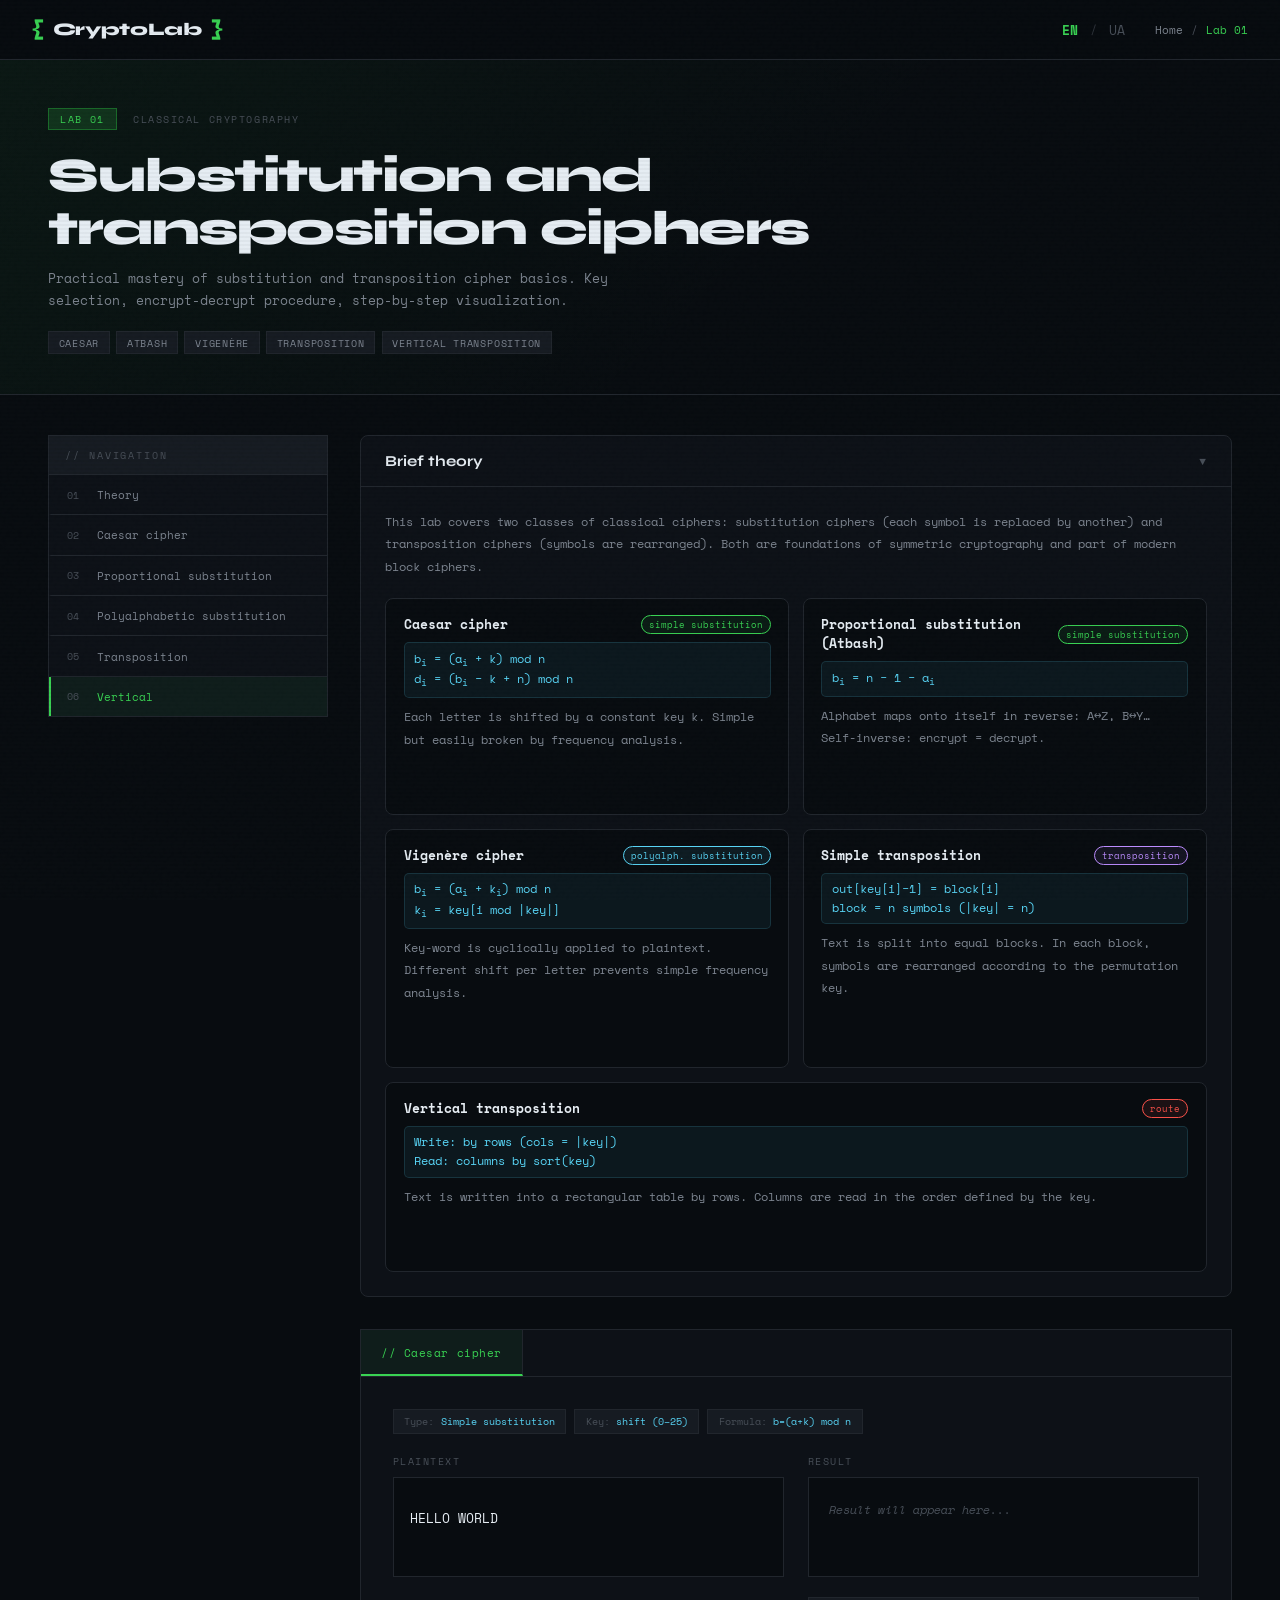
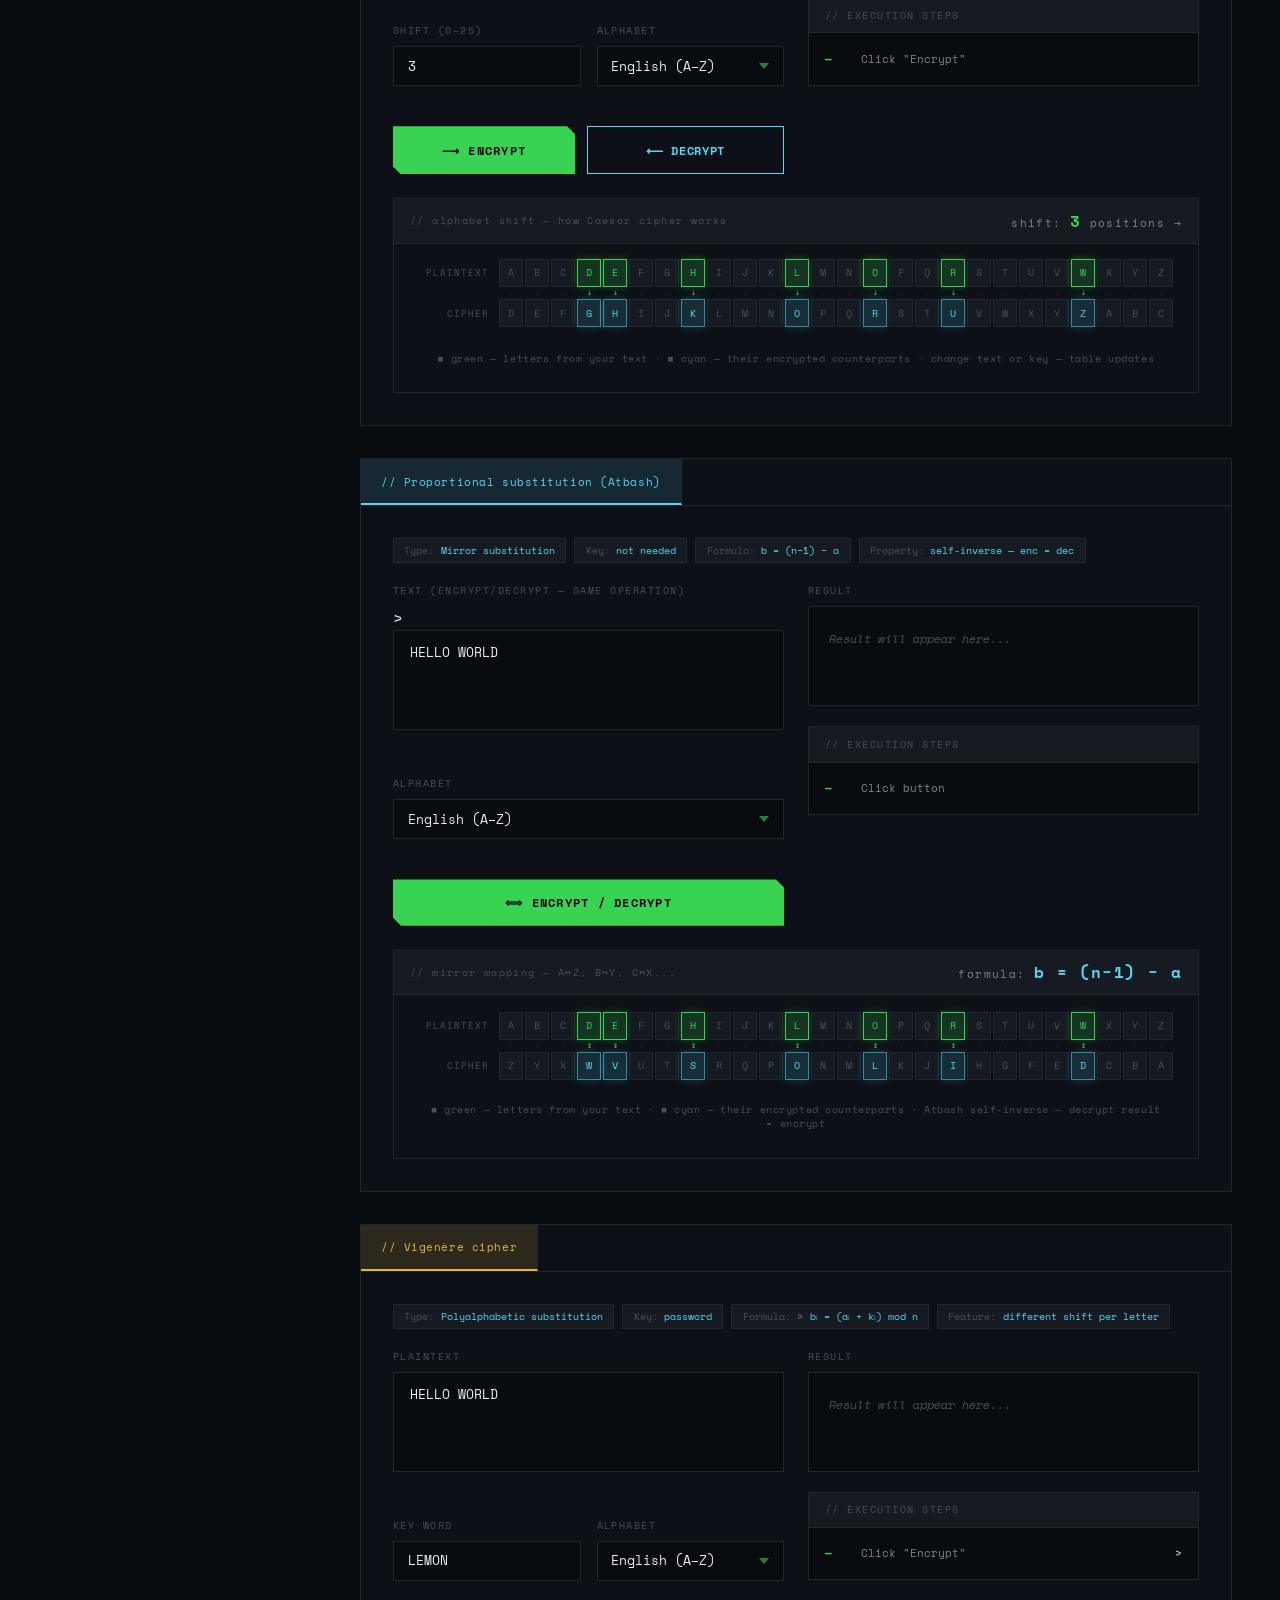
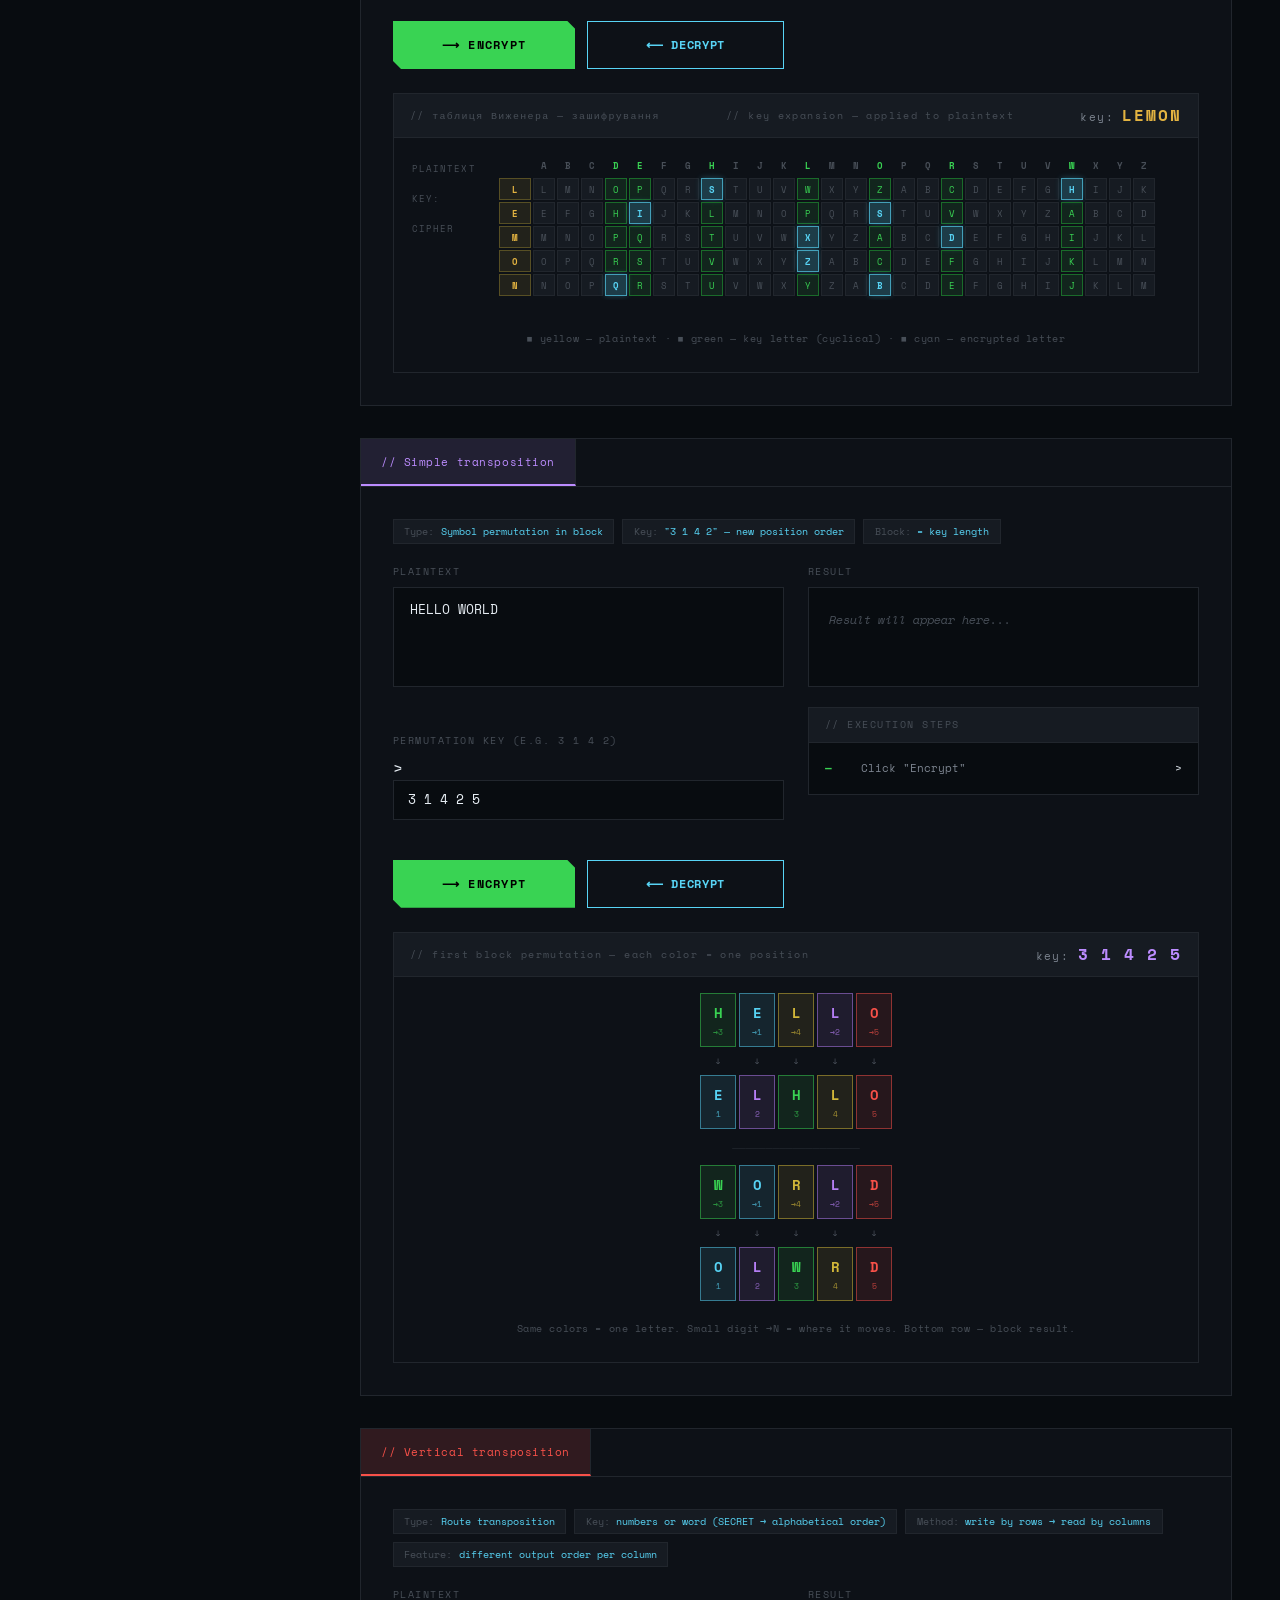
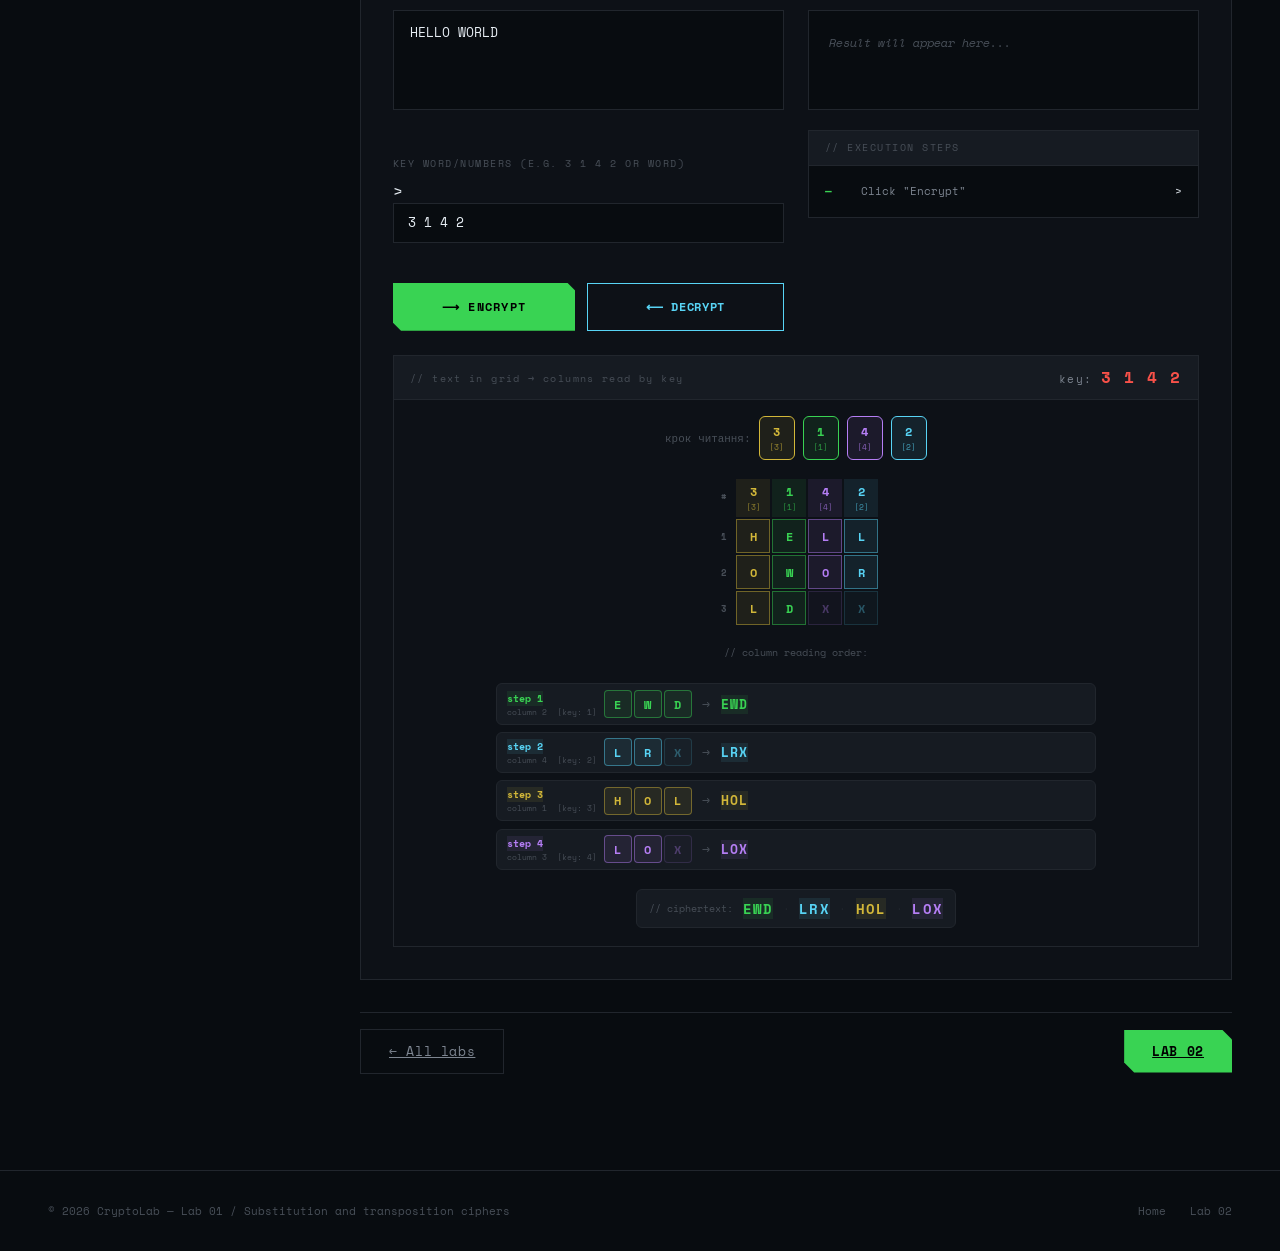
==== commit 13ceb408: "update translate" ====
--- a/labs/lab01.html
+++ b/labs/lab01.html
@@ -1361,8 +1361,9 @@
         html += "</div></div>";
 
         // ── Column reading strips ────────────────────────────────
+        const T = (window.CL && window.CL.i18n && window.CL.i18n.t) ? window.CL.i18n.t.bind(window.CL.i18n) : (k) => k;
         html +=
-          '<div style="font-size:0.65rem;color:var(--text-dim);font-family:var(--font-mono);margin-bottom:0.25rem;">// порядок зчитування стовпців:</div>';
+          '<div style="font-size:0.65rem;color:var(--text-dim);font-family:var(--font-mono);margin-bottom:0.25rem;">' + T('lab01VertColOrderLabel') + '</div>';
         html += '<div class="vert-strips" style="width:100%;max-width:600px;">';
         sortedCols.forEach((col, step) => {
           const cls = COL_CLS[step % 6];
@@ -1370,8 +1371,8 @@
           const word = cells.join("");
           html += `<div class="vert-strip">
             <div class="vert-strip-lbl">
-              <span class="vert-strip-step ${cls}">крок ${step + 1}</span>
-              <span class="vert-strip-col">стовпець ${col + 1} &nbsp;[ключ: ${order[col]}]</span>
+              <span class="vert-strip-step ${cls}">${T('lab01VertStep')} ${step + 1}</span>
+              <span class="vert-strip-col">${T('lab01VertColKey')} ${col + 1} &nbsp;[${T('lab01VertKeyLabel')}: ${order[col]}]</span>
             </div>
             <div class="vert-strip-cells">`;
           cells.forEach((ch, ri) => {
